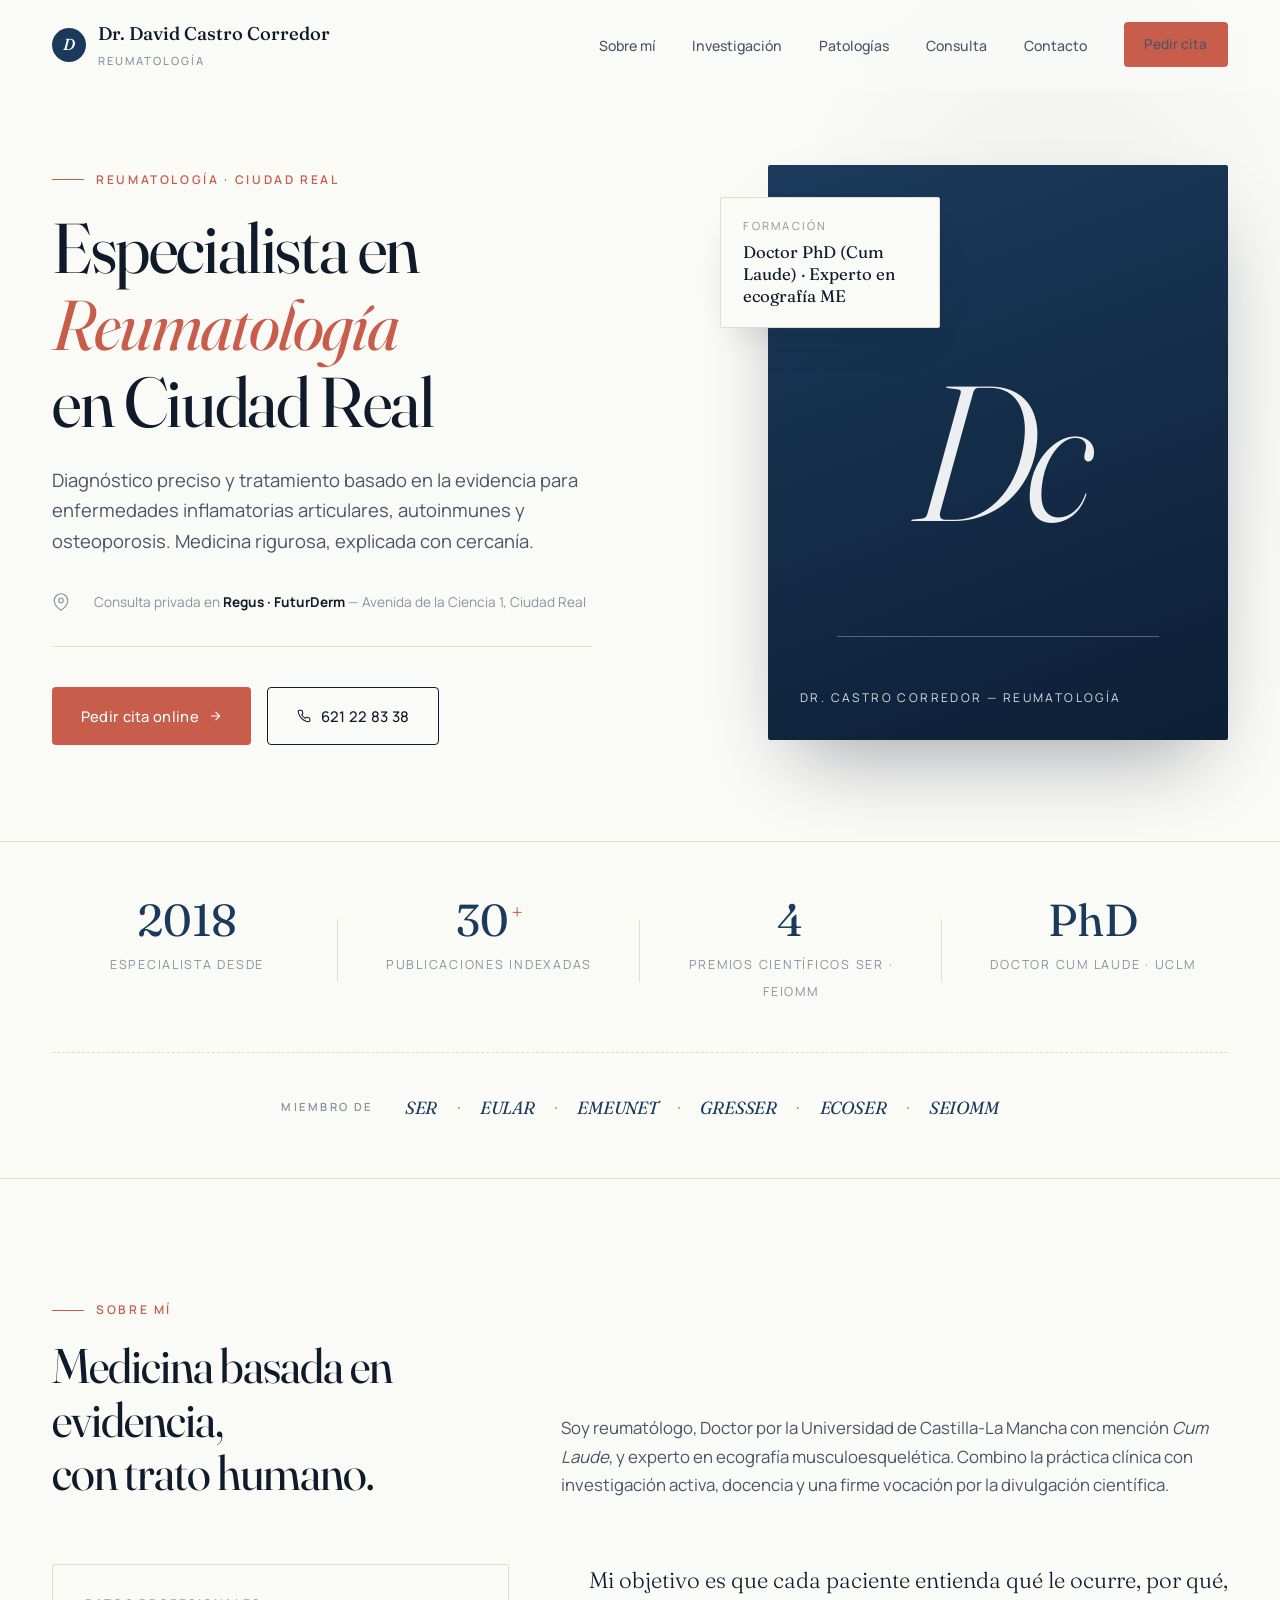
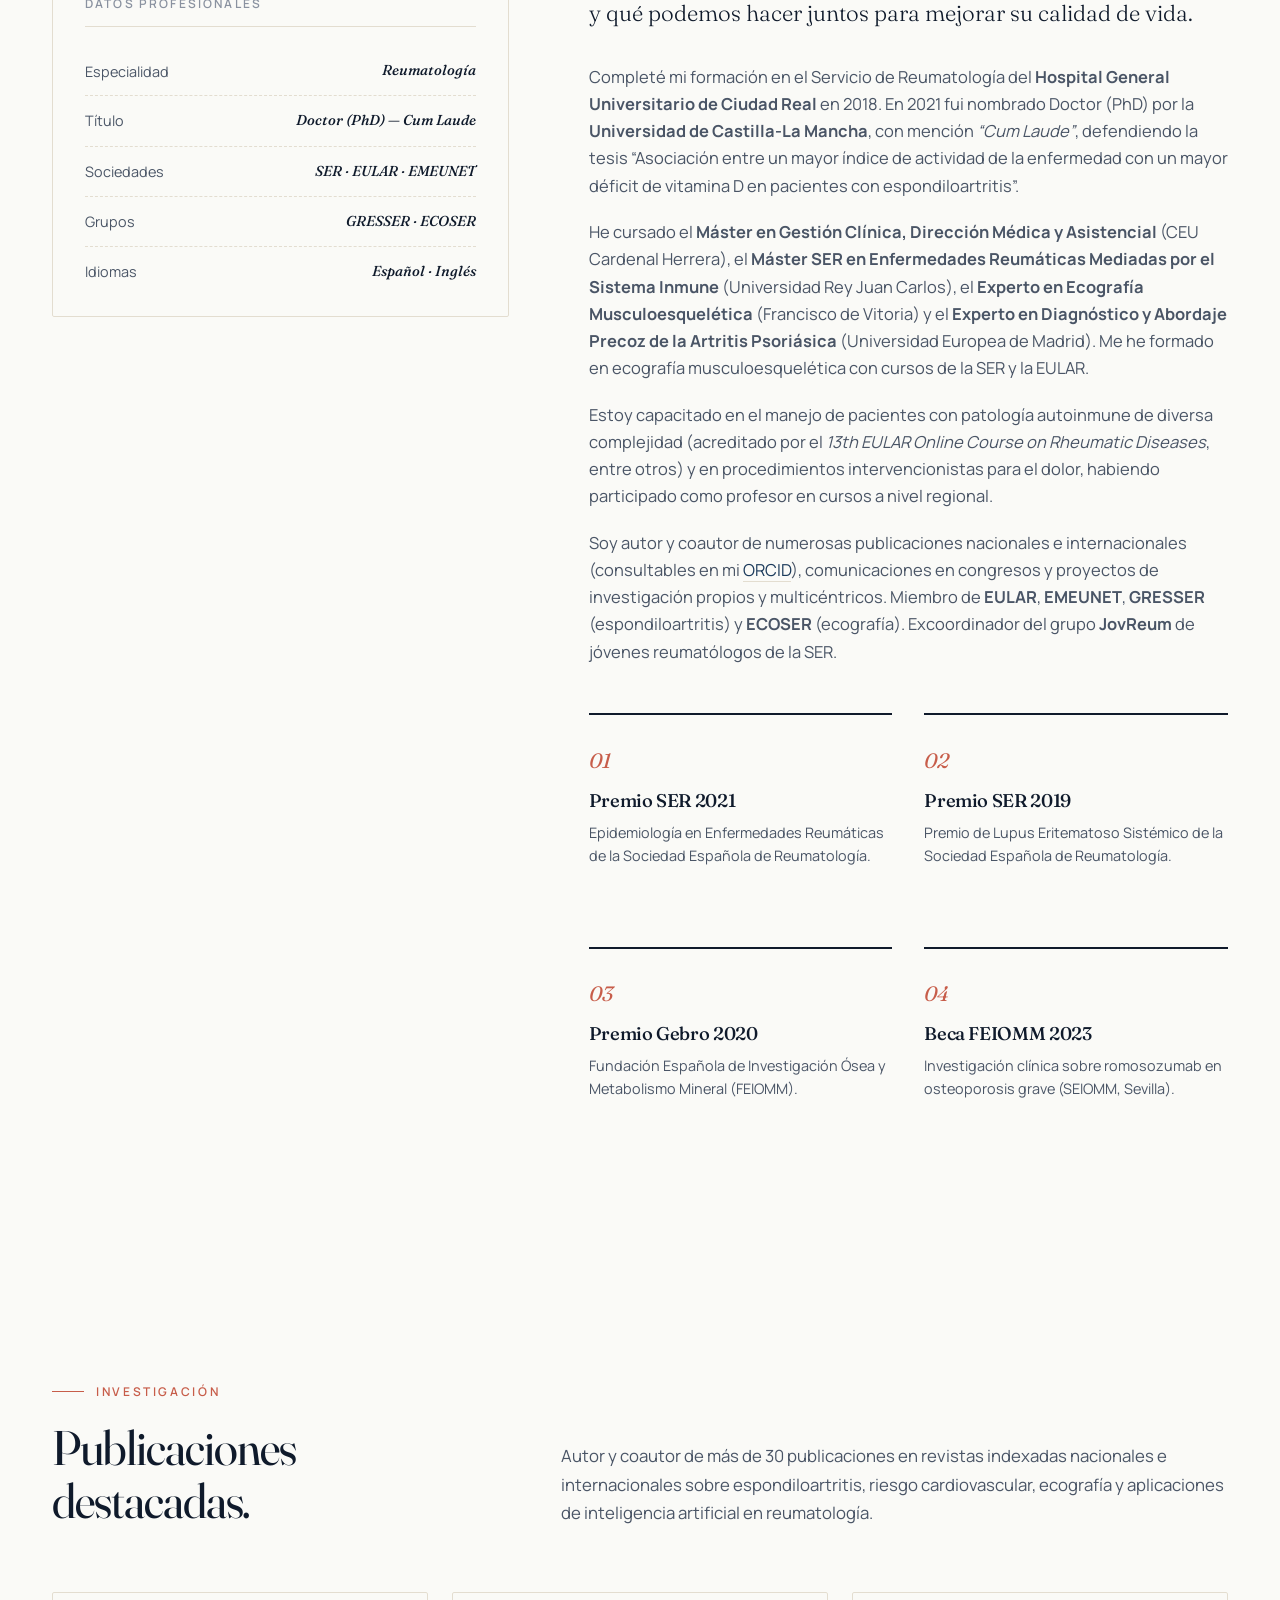
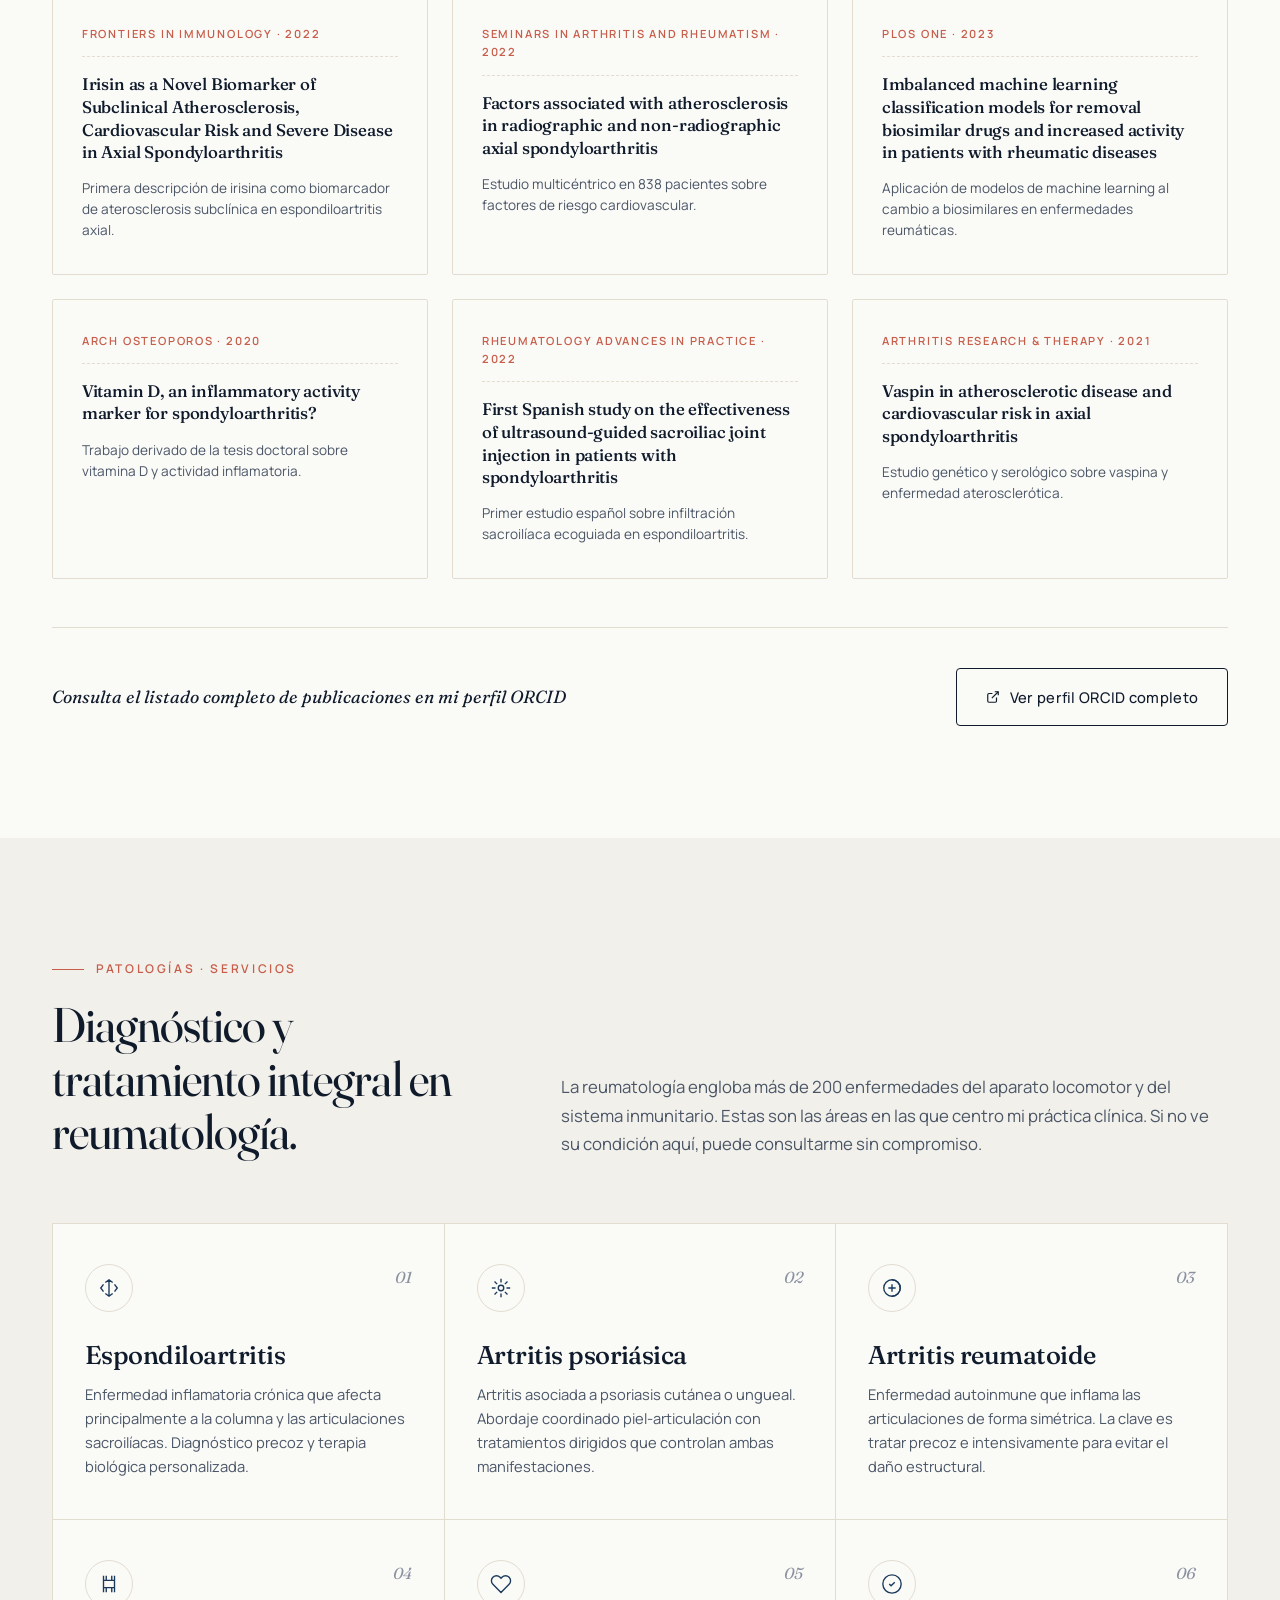
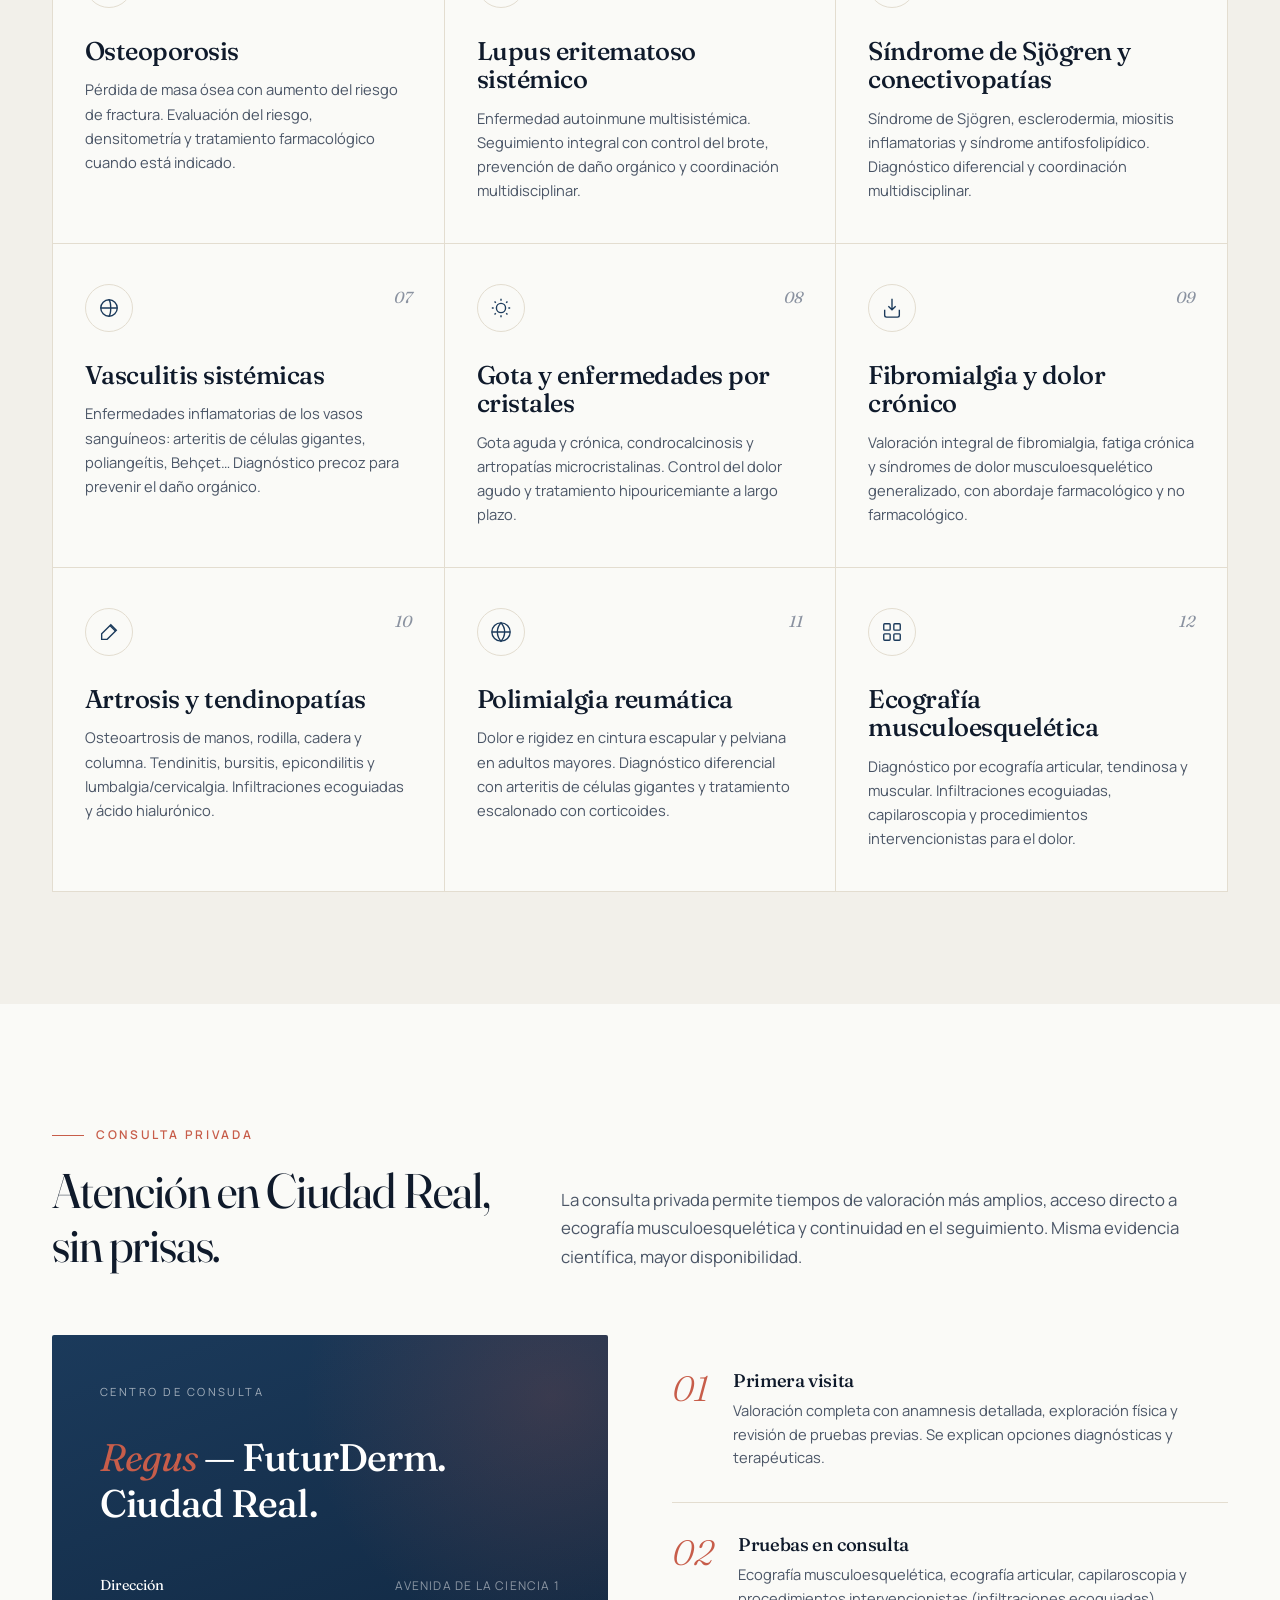
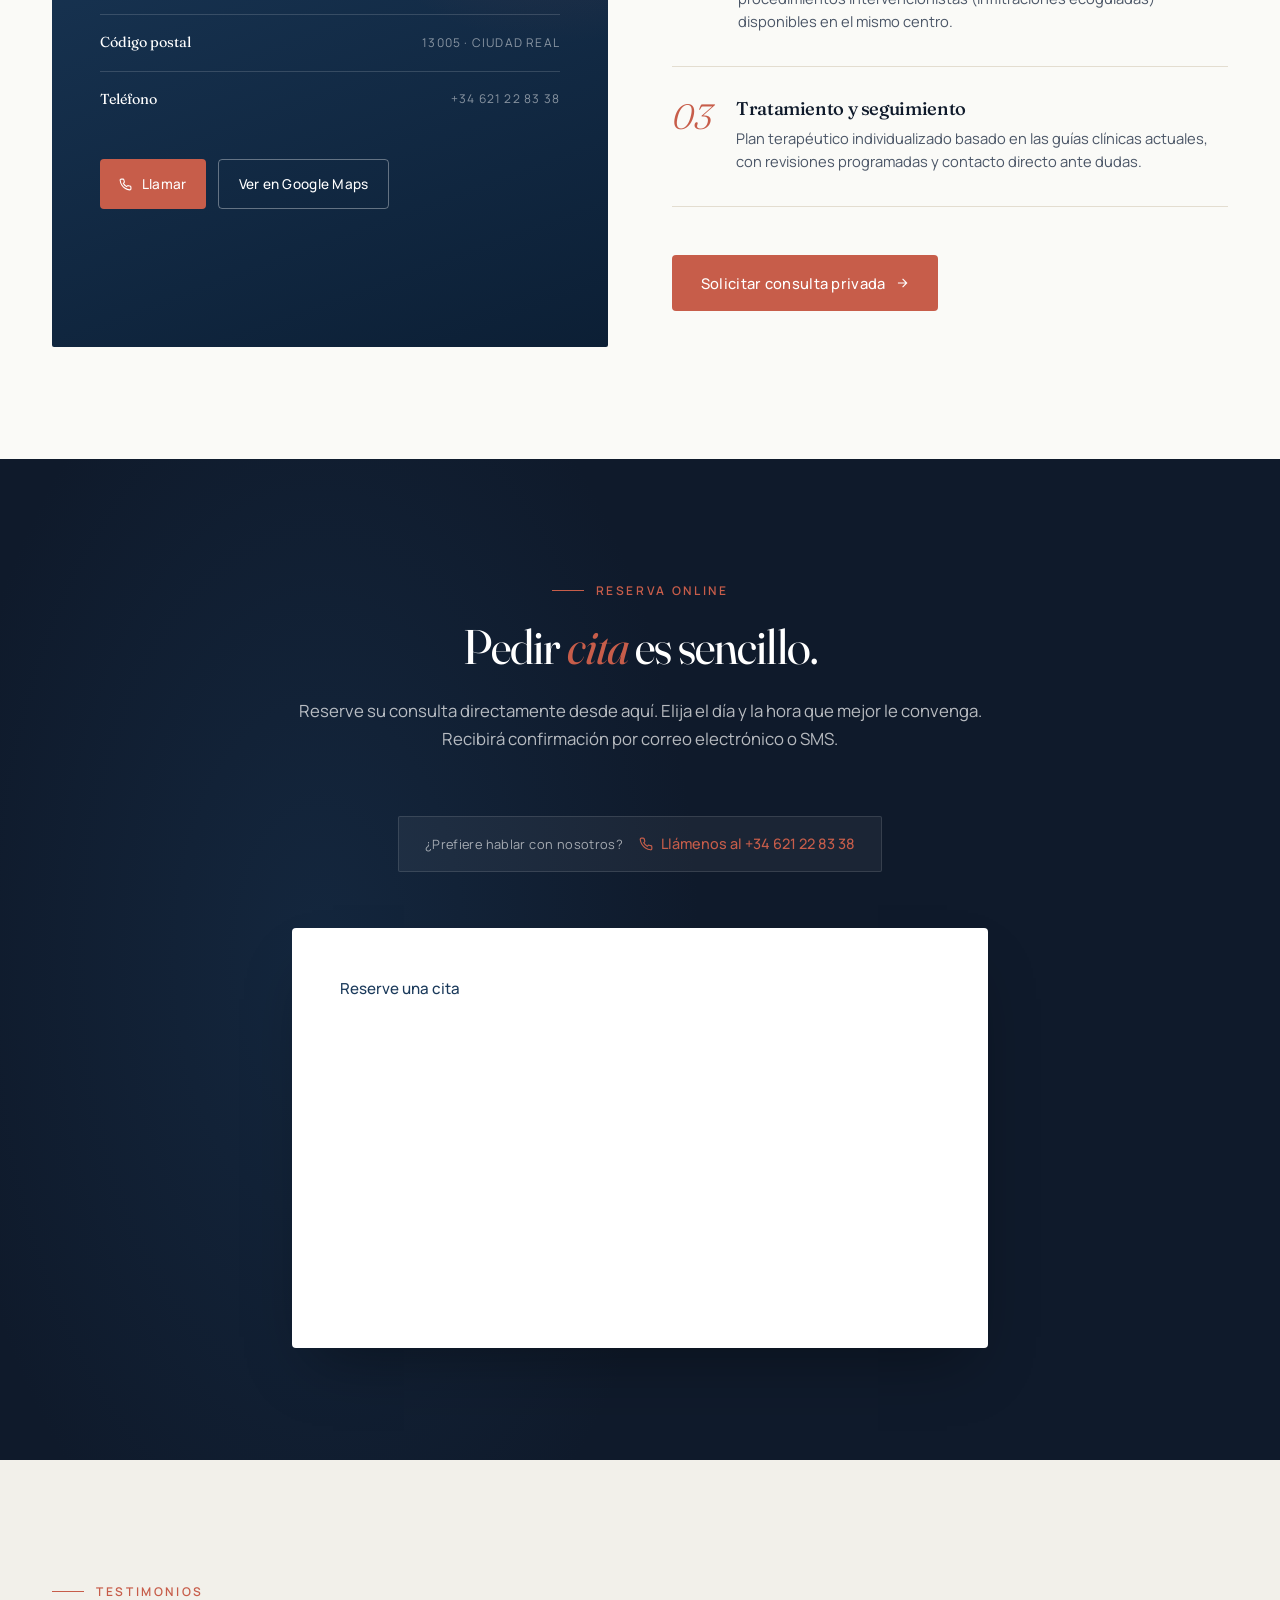
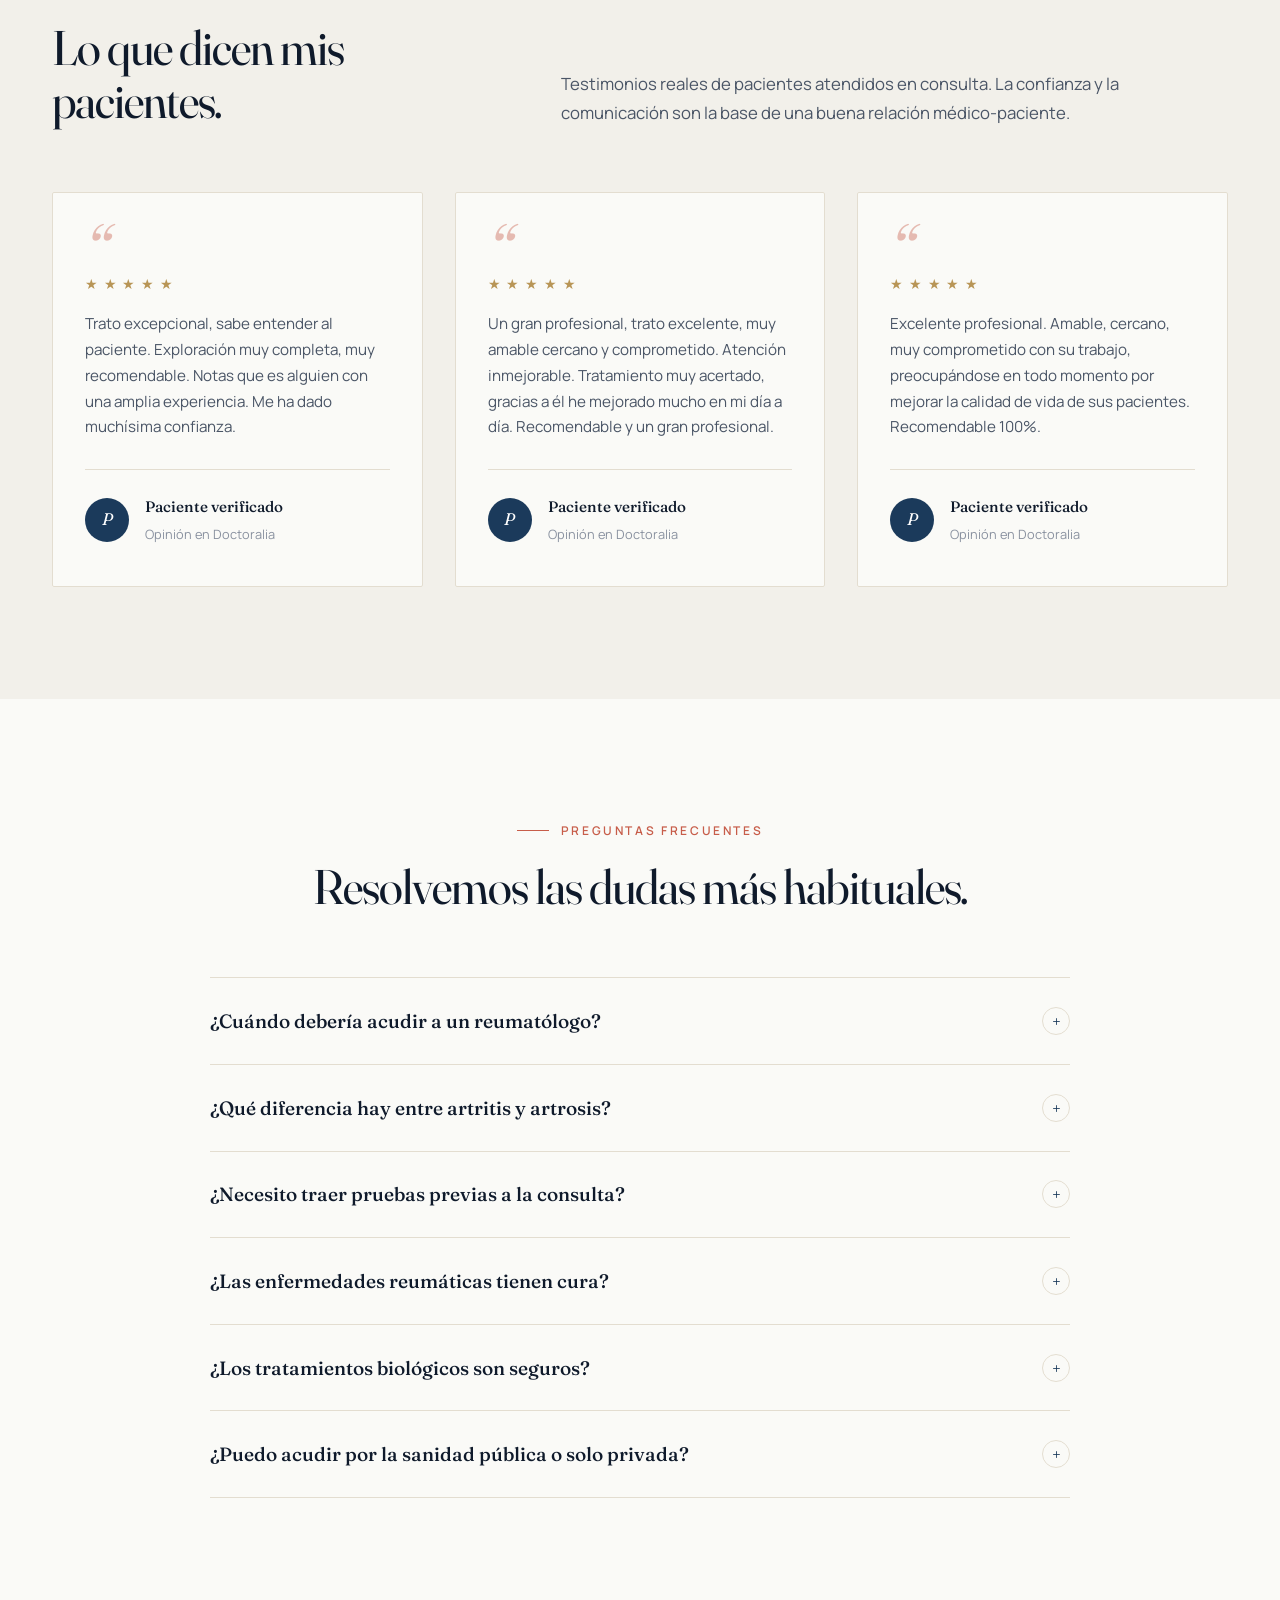
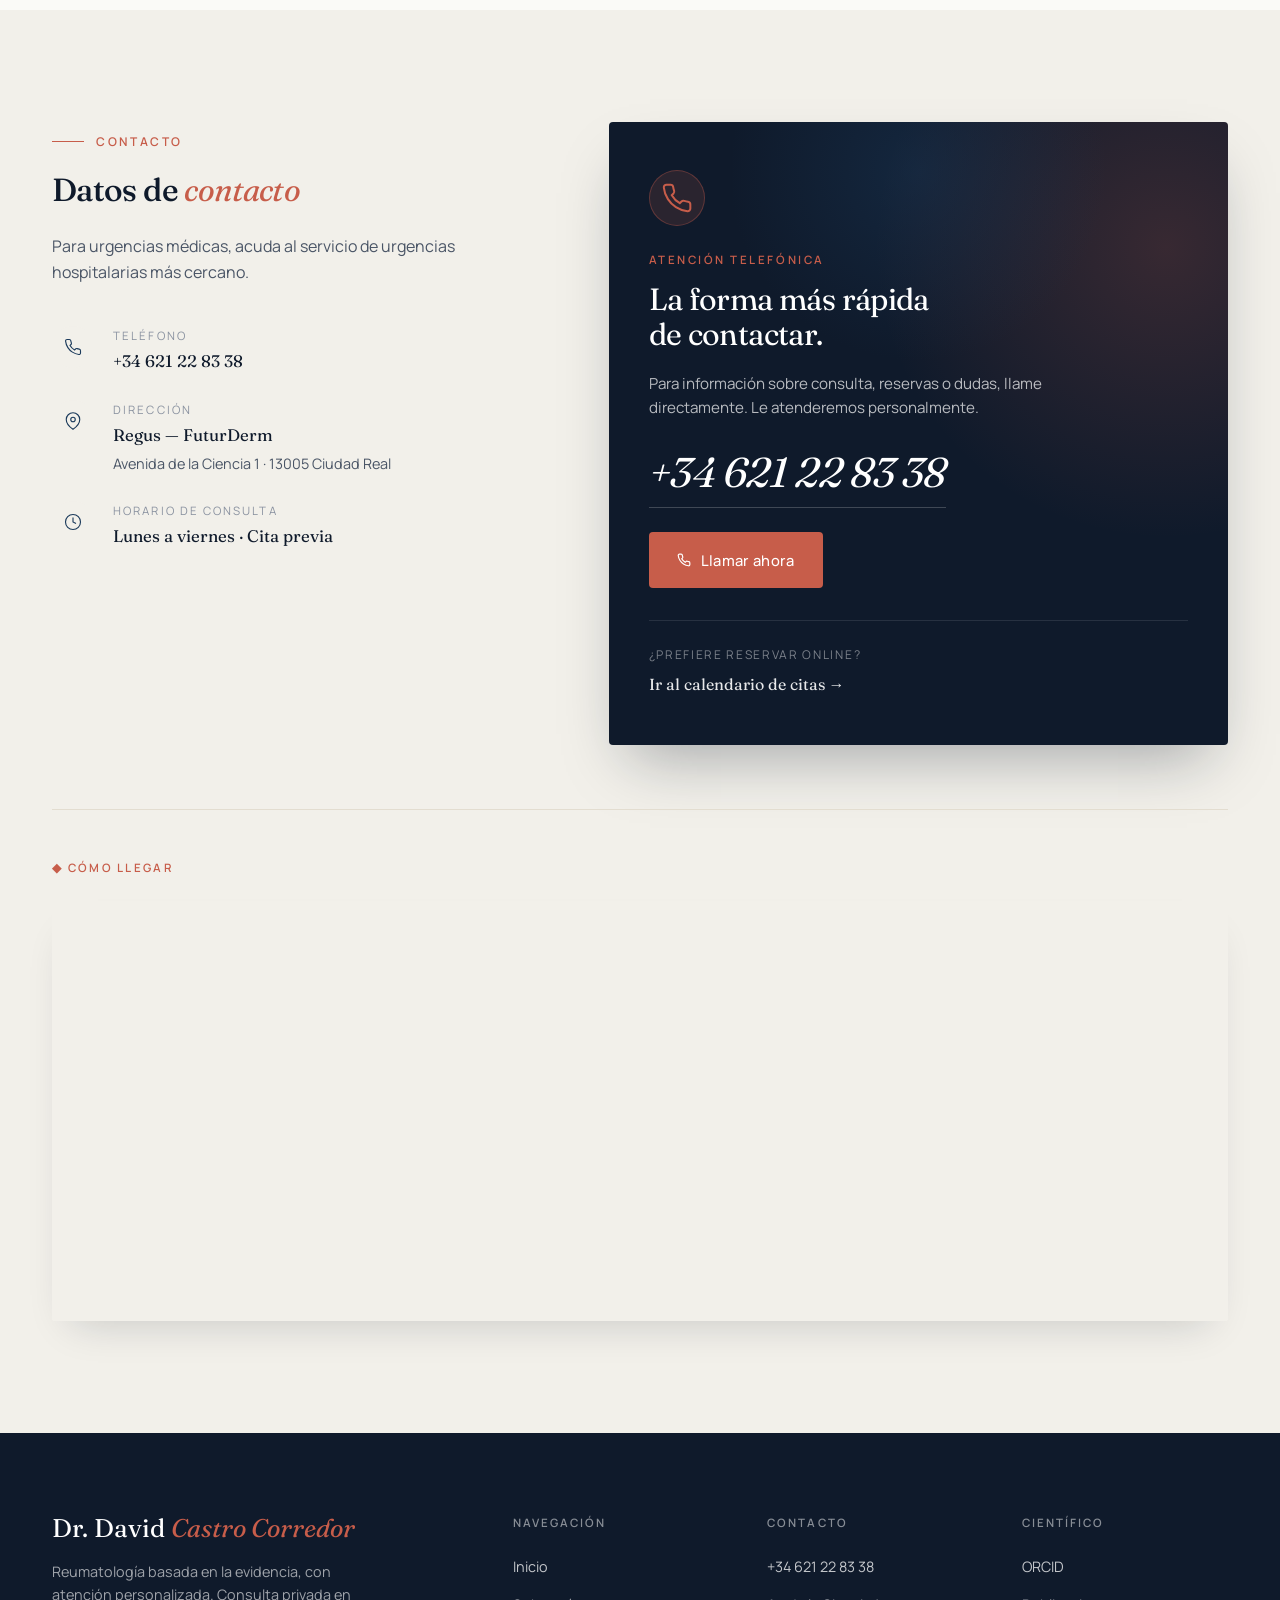
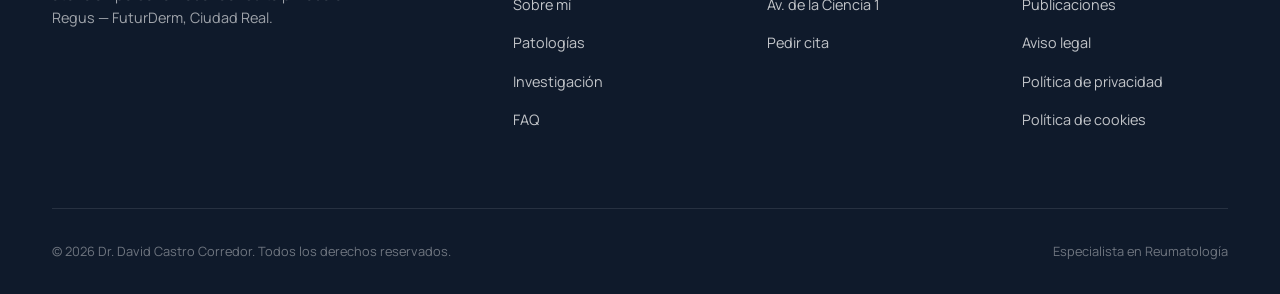
==== index.html @ 44040d4c "Add files via upload" ====
<!DOCTYPE html>
<html lang="es">
<head>
  <meta charset="UTF-8" />
  <meta name="viewport" content="width=device-width, initial-scale=1.0" />

  <!-- ============ SEO BÁSICO ============ -->
  <title>Dr. David Castro Corredor — Reumatólogo en Ciudad Real | Espondiloartritis, Artritis Psoriásica y Reumatoide</title>
  <meta name="description" content="Dr. David Castro Corredor, reumatólogo en Ciudad Real. Consulta privada en Regus - FuturDerm (Avenida de la Ciencia 1). Especialista en espondiloartritis, artritis psoriásica, artritis reumatoide, osteoporosis, lupus y ecografía musculoesquelética." />
  <meta name="keywords" content="reumatólogo Ciudad Real, reumatología, espondiloartritis, artritis psoriásica, artritis reumatoide, osteoporosis, lupus, Dr. David Castro Corredor" />
  <meta name="author" content="Dr. David Castro Corredor" />
  <meta name="robots" content="index, follow" />
  <link rel="canonical" href="https://www.davidcastroreumatologo.com/" />

  <!-- Open Graph -->
  <meta property="og:type" content="website" />
  <meta property="og:locale" content="es_ES" />
  <meta property="og:title" content="Dr. David Castro Corredor — Reumatólogo en Ciudad Real" />
  <meta property="og:description" content="Reumatología basada en evidencia con trato cercano. Consulta en Ciudad Real." />
  <meta property="og:url" content="https://www.davidcastroreumatologo.com/" />

  <!-- Twitter -->
  <meta name="twitter:card" content="summary_large_image" />
  <meta name="twitter:title" content="Dr. David Castro Corredor — Reumatólogo en Ciudad Real" />
  <meta name="twitter:description" content="Reumatología basada en evidencia con trato cercano." />

  <!-- Schema.org — Physician -->
  <script type="application/ld+json">
  {
    "@context": "https://schema.org",
    "@type": "Physician",
    "name": "Dr. David Castro Corredor",
    "medicalSpecialty": "Rheumatology",
    "url": "https://www.davidcastroreumatologo.com/",
    "telephone": "+34 621 22 83 38",
    "image": "https://s3-eu-west-1.amazonaws.com/doctoralia.es/doctor/6d2973/6d29739ab6fbb7a614ec986fab45dbfa_large.jpg",
    "address": {
      "@type": "PostalAddress",
      "streetAddress": "Avenida de la Ciencia 1",
      "addressLocality": "Ciudad Real",
      "postalCode": "13005",
      "addressRegion": "Castilla-La Mancha",
      "addressCountry": "ES"
    },
    "geo": {
      "@type": "GeoCoordinates",
      "latitude": 38.9861526,
      "longitude": -3.9109521
    },
    "workLocation": {
      "@type": "MedicalClinic",
      "name": "Regus - FuturDerm",
      "address": {
        "@type": "PostalAddress",
        "streetAddress": "Avenida de la Ciencia 1",
        "addressLocality": "Ciudad Real",
        "postalCode": "13005",
        "addressCountry": "ES"
      },
      "telephone": "+34 621 22 83 38"
    }
  }
  </script>

  <!-- Tipografías: Fraunces (display serif editorial) + Manrope (body moderna) -->
  <link rel="preconnect" href="https://fonts.googleapis.com">
  <link rel="preconnect" href="https://fonts.gstatic.com" crossorigin>
  <link href="https://fonts.googleapis.com/css2?family=Fraunces:ital,opsz,wght@0,9..144,300;0,9..144,400;0,9..144,500;0,9..144,600;0,9..144,700;1,9..144,400&family=Manrope:wght@300;400;500;600;700&display=swap" rel="stylesheet">

  <style>
    /* ================================================================
       RESET Y VARIABLES GLOBALES
       Paleta médica refinada: blanco roto + azul clínico + coral suave
    ================================================================ */
    *, *::before, *::after { box-sizing: border-box; margin: 0; padding: 0; }

    :root {
      /* Colores base */
      --bg:            #fafaf7;        /* Blanco roto, cálido */
      --bg-alt:        #f2f0ea;        /* Arena clara para alternar secciones */
      --ink:           #0f1a2b;        /* Azul casi negro para texto principal */
      --ink-soft:      #4a5566;        /* Gris azulado para texto secundario */
      --ink-muted:     #8a92a0;        /* Gris para metadatos */
      --line:          #e3ddd0;        /* Líneas sutiles */

      /* Acentos */
      --clinical:      #1b3a5b;        /* Azul clínico profundo */
      --clinical-soft: #4a6b8a;
      --accent:        #c75d4a;        /* Coral terracota - CTAs */
      --accent-dark:   #a84836;
      --gold:          #b89556;        /* Acento dorado sutil para credibilidad */

      /* Tipografía */
      --font-display:  'Fraunces', 'Times New Roman', serif;
      --font-body:     'Manrope', -apple-system, sans-serif;

      /* Layout */
      --maxw:          1240px;
      --radius:        4px;
      --transition:    0.4s cubic-bezier(0.22, 1, 0.36, 1);
    }

    html { scroll-behavior: smooth; }

    body {
      font-family: var(--font-body);
      font-size: 16.5px;
      line-height: 1.65;
      color: var(--ink);
      background: var(--bg);
      -webkit-font-smoothing: antialiased;
      -moz-osx-font-smoothing: grayscale;
      overflow-x: hidden;
    }

    /* Tipografía Display */
    h1, h2, h3, h4 {
      font-family: var(--font-display);
      font-weight: 400;
      letter-spacing: -0.02em;
      line-height: 1.1;
      color: var(--ink);
    }

    h1 { font-size: clamp(2.4rem, 5.5vw, 4.8rem); font-variation-settings: "opsz" 144; }
    h2 { font-size: clamp(2rem, 3.8vw, 3.2rem); font-variation-settings: "opsz" 120; }
    h3 { font-size: clamp(1.3rem, 2vw, 1.7rem); font-weight: 500; }
    h4 { font-size: 1.1rem; font-weight: 500; }

    p { color: var(--ink-soft); }
    a { color: inherit; text-decoration: none; }

    img { max-width: 100%; display: block; }

    .container {
      max-width: var(--maxw);
      margin: 0 auto;
      padding: 0 2rem;
    }

    /* ================================================================
       CABECERAS Y EYEBROW
    ================================================================ */
    .eyebrow {
      font-family: var(--font-body);
      font-size: 0.75rem;
      font-weight: 600;
      letter-spacing: 0.22em;
      text-transform: uppercase;
      color: var(--accent);
      margin-bottom: 1.2rem;
      display: inline-flex;
      align-items: center;
      gap: 0.75rem;
    }
    .eyebrow::before {
      content: '';
      width: 32px;
      height: 1px;
      background: var(--accent);
    }

    /* ================================================================
       BOTONES
    ================================================================ */
    .btn {
      display: inline-flex;
      align-items: center;
      justify-content: center;
      gap: 0.6rem;
      padding: 1rem 1.8rem;
      font-family: var(--font-body);
      font-size: 0.92rem;
      font-weight: 500;
      letter-spacing: 0.02em;
      border: none;
      border-radius: var(--radius);
      cursor: pointer;
      transition: all var(--transition);
      text-align: center;
    }

    .btn-primary {
      background: var(--accent);
      color: #fff;
    }
    .btn-primary:hover {
      background: var(--accent-dark);
      transform: translateY(-2px);
      box-shadow: 0 12px 28px -10px rgba(199, 93, 74, 0.5);
    }

    .btn-ghost {
      background: transparent;
      color: var(--ink);
      border: 1px solid var(--ink);
    }
    .btn-ghost:hover {
      background: var(--ink);
      color: var(--bg);
    }

    .btn-link {
      background: transparent;
      color: var(--clinical);
      padding: 0.5rem 0;
      font-weight: 500;
      border-bottom: 1px solid transparent;
      border-radius: 0;
      text-transform: uppercase;
      font-size: 0.78rem;
      letter-spacing: 0.14em;
    }
    .btn-link:hover { border-bottom-color: var(--accent); color: var(--accent); }

    /* ================================================================
       NAVEGACIÓN
    ================================================================ */
    .nav {
      position: fixed;
      top: 0; left: 0; right: 0;
      z-index: 100;
      padding: 1.2rem 0;
      background: rgba(250, 250, 247, 0.85);
      backdrop-filter: blur(12px);
      -webkit-backdrop-filter: blur(12px);
      border-bottom: 1px solid transparent;
      transition: all 0.3s ease;
    }
    .nav.scrolled {
      border-bottom-color: var(--line);
      padding: 0.9rem 0;
    }

    .nav-inner {
      display: flex;
      justify-content: space-between;
      align-items: center;
      max-width: var(--maxw);
      margin: 0 auto;
      padding: 0 2rem;
    }

    .nav-brand {
      display: flex;
      align-items: center;
      gap: 0.75rem;
      font-family: var(--font-display);
      font-size: 1.15rem;
      font-weight: 500;
      color: var(--ink);
    }
    .nav-brand .mark {
      width: 34px;
      height: 34px;
      border-radius: 50%;
      background: var(--clinical);
      color: #fff;
      display: flex;
      align-items: center;
      justify-content: center;
      font-family: var(--font-display);
      font-weight: 500;
      font-size: 1rem;
      font-style: italic;
    }
    .nav-brand small {
      display: block;
      font-family: var(--font-body);
      font-size: 0.7rem;
      font-weight: 500;
      letter-spacing: 0.18em;
      text-transform: uppercase;
      color: var(--ink-muted);
      margin-top: 2px;
    }

    .nav-links {
      display: flex;
      gap: 2.3rem;
      list-style: none;
      align-items: center;
    }
    .nav-links a {
      font-size: 0.88rem;
      font-weight: 500;
      color: var(--ink-soft);
      transition: color 0.2s ease;
      position: relative;
    }
    .nav-links a:hover { color: var(--accent); }
    .nav-links .btn-primary { padding: 0.7rem 1.3rem; font-size: 0.85rem; }
    .nav-links .btn-primary:hover { color: #fff; }

    .nav-toggle {
      display: none;
      background: none;
      border: none;
      cursor: pointer;
      padding: 0.5rem;
    }
    .nav-toggle span {
      display: block;
      width: 24px;
      height: 1.5px;
      background: var(--ink);
      margin: 5px 0;
      transition: all 0.3s ease;
    }

    /* ================================================================
       HERO
    ================================================================ */
    .hero {
      position: relative;
      padding: 10rem 0 6rem;
      overflow: hidden;
    }

    /* Decoración de fondo sutil */
    .hero::before {
      content: '';
      position: absolute;
      top: -20%;
      right: -10%;
      width: 55%;
      height: 120%;
      background: radial-gradient(ellipse at center, rgba(27, 58, 91, 0.06) 0%, transparent 60%);
      z-index: 0;
      pointer-events: none;
    }

    .hero-grid {
      display: grid;
      grid-template-columns: 1.2fr 1fr;
      gap: 4rem;
      align-items: center;
      position: relative;
      z-index: 1;
    }

    .hero-title {
      margin-bottom: 1.5rem;
    }
    .hero-title em {
      font-style: italic;
      color: var(--accent);
      font-weight: 400;
    }

    .hero-lead {
      font-size: 1.15rem;
      line-height: 1.65;
      color: var(--ink-soft);
      max-width: 540px;
      margin-bottom: 2.2rem;
    }

    .hero-meta {
      display: flex;
      align-items: center;
      gap: 1.5rem;
      margin-bottom: 2.5rem;
      padding-bottom: 2rem;
      border-bottom: 1px solid var(--line);
      max-width: 540px;
      font-size: 0.85rem;
      color: var(--ink-muted);
    }
    .hero-meta svg { flex-shrink: 0; }

    .hero-cta {
      display: flex;
      gap: 1rem;
      flex-wrap: wrap;
    }

    /* Imagen hero — retrato abstracto con iniciales mientras no haya foto */
    .hero-portrait {
      position: relative;
      aspect-ratio: 4 / 5;
      max-width: 460px;
      margin-left: auto;
    }
    .hero-portrait-frame {
      position: absolute;
      inset: 0;
      background: linear-gradient(160deg, var(--clinical) 0%, #0c1f35 100%);
      border-radius: 2px;
      overflow: hidden;
      box-shadow: 0 40px 80px -30px rgba(15, 26, 43, 0.4);
    }
    /* Placeholder elegante: iniciales en display serif sobre gradiente azul */
    .hero-portrait-initials {
      position: absolute;
      inset: 0;
      display: flex;
      align-items: center;
      justify-content: center;
      font-family: var(--font-display);
      font-style: italic;
      font-size: clamp(6rem, 18vw, 12rem);
      font-weight: 300;
      color: rgba(255, 255, 255, 0.92);
      letter-spacing: -0.05em;
    }
    .hero-portrait-initials::after {
      content: '';
      position: absolute;
      bottom: 18%;
      left: 15%;
      right: 15%;
      height: 1px;
      background: rgba(255,255,255,0.3);
    }
    .hero-portrait-caption {
      position: absolute;
      bottom: 2rem;
      left: 2rem;
      color: rgba(255,255,255,0.85);
      font-family: var(--font-body);
      font-size: 0.75rem;
      letter-spacing: 0.2em;
      text-transform: uppercase;
    }

    /* Badge flotante */
    .hero-badge {
      position: absolute;
      top: 2rem;
      left: -3rem;
      background: var(--bg);
      padding: 1.2rem 1.4rem;
      border: 1px solid var(--line);
      border-radius: 2px;
      box-shadow: 0 20px 40px -15px rgba(15, 26, 43, 0.15);
      max-width: 220px;
      z-index: 2;
    }
    .hero-badge-label {
      font-size: 0.7rem;
      letter-spacing: 0.2em;
      text-transform: uppercase;
      color: var(--ink-muted);
      margin-bottom: 0.4rem;
    }
    .hero-badge-value {
      font-family: var(--font-display);
      font-size: 1.05rem;
      color: var(--ink);
      line-height: 1.3;
    }

    /* ================================================================
       TRUST BAR — números clave
    ================================================================ */
    .trust {
      padding: 3.5rem 0;
      border-top: 1px solid var(--line);
      border-bottom: 1px solid var(--line);
      background: var(--bg);
    }
    .trust-grid {
      display: grid;
      grid-template-columns: repeat(4, 1fr);
      gap: 2rem;
    }
    .trust-item {
      text-align: center;
      padding: 0 1rem;
      position: relative;
    }
    .trust-item:not(:last-child)::after {
      content: '';
      position: absolute;
      right: -1rem;
      top: 20%;
      height: 60%;
      width: 1px;
      background: var(--line);
    }
    .trust-number {
      font-family: var(--font-display);
      font-size: clamp(2rem, 4vw, 2.8rem);
      font-weight: 400;
      color: var(--clinical);
      display: block;
      line-height: 1;
      margin-bottom: 0.4rem;
    }
    .trust-number sup {
      font-size: 0.5em;
      color: var(--accent);
      margin-left: 2px;
    }
    .trust-label {
      font-size: 0.78rem;
      letter-spacing: 0.14em;
      text-transform: uppercase;
      color: var(--ink-muted);
    }

    /* Banda de afiliaciones científicas */
    .affiliations {
      margin-top: 3rem;
      padding-top: 2.5rem;
      border-top: 1px dashed var(--line);
      display: flex;
      align-items: center;
      justify-content: center;
      gap: 2rem;
      flex-wrap: wrap;
    }
    .affiliations-label {
      font-family: var(--font-body);
      font-size: 0.7rem;
      letter-spacing: 0.22em;
      text-transform: uppercase;
      color: var(--ink-muted);
      font-weight: 600;
    }
    .affiliations-list {
      display: flex;
      gap: 1.2rem;
      align-items: center;
      flex-wrap: wrap;
      justify-content: center;
    }
    .affiliations-list span:not(.dot) {
      font-family: var(--font-display);
      font-style: italic;
      font-size: 1.1rem;
      color: var(--clinical);
      font-weight: 400;
      letter-spacing: -0.01em;
    }
    .affiliations-list .dot {
      color: var(--accent);
      font-weight: 400;
    }

    /* ================================================================
       SECCIONES GENÉRICAS
    ================================================================ */
    section { padding: 7rem 0; position: relative; }
    .section-alt { background: var(--bg-alt); }

    .section-header {
      display: grid;
      grid-template-columns: 1fr 1.5fr;
      gap: 4rem;
      margin-bottom: 4rem;
      align-items: end;
    }
    .section-header-text {
      font-size: 1.05rem;
      line-height: 1.7;
      color: var(--ink-soft);
    }

    /* ================================================================
       SOBRE MÍ
    ================================================================ */
    .about-grid {
      display: grid;
      grid-template-columns: 1fr 1.4fr;
      gap: 5rem;
      align-items: start;
    }

    .about-visual {
      position: sticky;
      top: 7rem;
    }
    .about-card {
      background: var(--bg);
      border: 1px solid var(--line);
      padding: 2rem;
      border-radius: 2px;
    }
    .about-card h4 {
      font-family: var(--font-body);
      font-size: 0.75rem;
      font-weight: 600;
      letter-spacing: 0.18em;
      text-transform: uppercase;
      color: var(--ink-muted);
      margin-bottom: 1.2rem;
      padding-bottom: 1rem;
      border-bottom: 1px solid var(--line);
    }
    .about-card ul { list-style: none; }
    .about-card li {
      padding: 0.8rem 0;
      border-bottom: 1px dashed var(--line);
      font-size: 0.9rem;
      color: var(--ink-soft);
      display: flex;
      justify-content: space-between;
      gap: 1rem;
    }
    .about-card li:last-child { border-bottom: none; padding-bottom: 0; }
    .about-card li strong {
      color: var(--ink);
      font-weight: 500;
      font-family: var(--font-display);
      font-style: italic;
    }

    .about-content .bio-lead {
      font-family: var(--font-display);
      font-size: 1.4rem;
      line-height: 1.5;
      color: var(--ink);
      margin-bottom: 2rem;
      font-weight: 300;
    }
    .about-content p { margin-bottom: 1.2rem; }

    .about-pillars {
      margin-top: 3rem;
      display: grid;
      grid-template-columns: 1fr 1fr;
      gap: 2rem;
    }
    .pillar {
      padding: 1.8rem 0;
      border-top: 2px solid var(--ink);
    }
    .pillar-number {
      font-family: var(--font-display);
      font-style: italic;
      font-size: 1.3rem;
      color: var(--accent);
      margin-bottom: 0.8rem;
    }
    .pillar h4 {
      font-size: 1.15rem;
      margin-bottom: 0.6rem;
      color: var(--ink);
    }
    .pillar p { font-size: 0.9rem; line-height: 1.6; }

    /* ================================================================
       PATOLOGÍAS
    ================================================================ */
    .pathologies-grid {
      display: grid;
      grid-template-columns: repeat(auto-fit, minmax(320px, 1fr));
      gap: 0;
      border-top: 1px solid var(--line);
      border-left: 1px solid var(--line);
    }

    .pathology {
      padding: 2.5rem 2rem;
      border-right: 1px solid var(--line);
      border-bottom: 1px solid var(--line);
      background: var(--bg);
      transition: all var(--transition);
      cursor: default;
      position: relative;
      overflow: hidden;
    }
    .pathology:hover {
      background: var(--clinical);
      color: #fff;
    }
    .pathology:hover h3,
    .pathology:hover p,
    .pathology:hover .path-number {
      color: #fff;
    }
    .pathology:hover .path-icon {
      border-color: rgba(255,255,255,0.3);
      color: #fff;
    }
    .pathology:hover .path-number { color: rgba(255,255,255,0.4); }

    .path-header {
      display: flex;
      justify-content: space-between;
      align-items: flex-start;
      margin-bottom: 1.8rem;
    }
    .path-icon {
      width: 48px;
      height: 48px;
      border: 1px solid var(--line);
      border-radius: 50%;
      display: flex;
      align-items: center;
      justify-content: center;
      color: var(--clinical);
      transition: all var(--transition);
    }
    .path-number {
      font-family: var(--font-display);
      font-style: italic;
      font-size: 1rem;
      color: var(--ink-muted);
      transition: color var(--transition);
    }
    .pathology h3 {
      margin-bottom: 0.8rem;
      transition: color var(--transition);
    }
    .pathology p {
      font-size: 0.92rem;
      line-height: 1.65;
      transition: color var(--transition);
    }

    /* ================================================================
       CONSULTA PRIVADA
    ================================================================ */
    .consult-grid {
      display: grid;
      grid-template-columns: 1fr 1fr;
      gap: 4rem;
      align-items: center;
    }

    .consult-visual {
      position: relative;
      aspect-ratio: 1 / 1.1;
      background: linear-gradient(160deg, var(--clinical) 0%, #0c1f35 100%);
      border-radius: 2px;
      padding: 3rem;
      color: #fff;
      overflow: hidden;
    }
    .consult-visual::before {
      content: '';
      position: absolute;
      top: -40%; right: -40%;
      width: 100%; height: 100%;
      background: radial-gradient(circle, rgba(199, 93, 74, 0.2) 0%, transparent 60%);
      pointer-events: none;
    }
    .consult-visual-label {
      font-size: 0.7rem;
      letter-spacing: 0.22em;
      text-transform: uppercase;
      color: rgba(255,255,255,0.6);
      margin-bottom: 2rem;
      position: relative;
    }
    .consult-visual h3 {
      color: #fff;
      font-family: var(--font-display);
      font-size: clamp(1.8rem, 3vw, 2.4rem);
      line-height: 1.2;
      margin-bottom: 2rem;
      position: relative;
    }
    .consult-visual h3 em { color: var(--accent); font-weight: 400; }

    .consult-centers {
      list-style: none;
      position: relative;
      margin-top: auto;
    }
    .consult-centers li {
      padding: 1rem 0;
      border-bottom: 1px solid rgba(255,255,255,0.15);
      display: flex;
      justify-content: space-between;
      align-items: center;
      font-size: 0.9rem;
    }
    .consult-centers li:last-child { border-bottom: none; }
    .consult-centers strong {
      font-family: var(--font-display);
      font-weight: 400;
      color: #fff;
    }
    .consult-centers span {
      color: rgba(255,255,255,0.5);
      font-size: 0.75rem;
      letter-spacing: 0.1em;
      text-transform: uppercase;
    }

    .consult-steps {
      display: flex;
      flex-direction: column;
      gap: 2rem;
    }
    .consult-step {
      display: grid;
      grid-template-columns: auto 1fr;
      gap: 1.5rem;
      padding-bottom: 2rem;
      border-bottom: 1px solid var(--line);
    }
    .consult-step:last-child { border-bottom: none; padding-bottom: 0; }

    .step-num {
      font-family: var(--font-display);
      font-style: italic;
      font-size: 2.2rem;
      line-height: 1;
      color: var(--accent);
      font-weight: 300;
    }
    .consult-step h4 {
      font-size: 1.15rem;
      margin-bottom: 0.5rem;
    }
    .consult-step p {
      font-size: 0.92rem;
      line-height: 1.6;
    }

    /* ================================================================
       BOOKING / PEDIR CITA
    ================================================================ */
    .booking {
      background: var(--ink);
      color: #fff;
      position: relative;
      overflow: hidden;
    }
    .booking::before {
      content: '';
      position: absolute;
      top: -30%; left: -10%;
      width: 70%; height: 160%;
      background: radial-gradient(ellipse at center, rgba(27, 58, 91, 0.4) 0%, transparent 60%);
      pointer-events: none;
    }
    .booking-inner {
      position: relative;
      text-align: center;
      max-width: 760px;
      margin: 0 auto;
    }
    .booking h2 { color: #fff; margin-bottom: 1.5rem; }
    .booking h2 em { color: var(--accent); font-weight: 400; }
    .booking p {
      color: rgba(255,255,255,0.7);
      font-size: 1.05rem;
      margin-bottom: 2.5rem;
    }
    .booking .eyebrow { color: var(--accent); }

    /* ================================================================
       BOOKING ALT CTA — llamar como alternativa al widget
    ================================================================ */
    .booking-alt {
      display: inline-flex;
      align-items: center;
      gap: 1rem;
      margin-top: 1.5rem;
      padding: 0.9rem 1.6rem;
      background: rgba(255,255,255,0.05);
      border: 1px solid rgba(255,255,255,0.12);
      border-radius: 2px;
      flex-wrap: wrap;
      justify-content: center;
    }
    .booking-alt-label {
      font-size: 0.8rem;
      color: rgba(255,255,255,0.6);
      letter-spacing: 0.03em;
    }
    .btn-link-alt {
      display: inline-flex;
      align-items: center;
      gap: 0.5rem;
      color: var(--accent);
      font-weight: 500;
      font-size: 0.9rem;
      border-bottom: 1px solid transparent;
      transition: border-color 0.2s ease;
    }
    .btn-link-alt:hover { border-bottom-color: var(--accent); }

    /* Caja contenedora del widget Doctoralia */
    .doctoralia-widget-box {
      margin-top: 3.5rem;
      background: #fff;
      border-radius: 4px;
      overflow: hidden;
      box-shadow: 0 30px 60px -20px rgba(0, 0, 0, 0.35);
      position: relative;
      text-align: left;
      min-height: 420px;
      padding: 1rem;
    }

    /* Enlace de fallback del widget (se muestra mientras carga o si falla) */
    .doctoralia-widget-box .zl-url {
      display: inline-block;
      padding: 1rem 2rem;
      color: var(--clinical);
      font-family: var(--font-body);
      font-weight: 500;
      font-size: 0.95rem;
      text-decoration: none;
      margin: 1rem auto;
    }

    /* El widget de Docplanner se renderiza con iframes y divs inyectados.
       Nos aseguramos de que ocupen bien el espacio. */
    .doctoralia-widget-box iframe {
      width: 100% !important;
      border: none !important;
      display: block;
      max-width: 100%;
    }

    /* ================================================================
       TESTIMONIOS
    ================================================================ */
    .testimonials-grid {
      display: grid;
      grid-template-columns: repeat(auto-fit, minmax(300px, 1fr));
      gap: 2rem;
    }
    .testimonial {
      background: var(--bg);
      padding: 2.5rem 2rem;
      border: 1px solid var(--line);
      border-radius: 2px;
      position: relative;
      transition: all var(--transition);
    }
    .testimonial:hover {
      transform: translateY(-4px);
      box-shadow: 0 24px 48px -20px rgba(15, 26, 43, 0.15);
    }
    .testimonial-quote {
      font-family: var(--font-display);
      font-style: italic;
      font-size: 4rem;
      line-height: 0.5;
      color: var(--accent);
      opacity: 0.4;
      margin-bottom: 0.5rem;
    }
    .testimonial-text {
      font-size: 0.95rem;
      line-height: 1.7;
      color: var(--ink-soft);
      margin-bottom: 1.8rem;
    }
    .testimonial-author {
      display: flex;
      align-items: center;
      gap: 1rem;
      padding-top: 1.5rem;
      border-top: 1px solid var(--line);
    }
    .testimonial-avatar {
      width: 44px;
      height: 44px;
      border-radius: 50%;
      background: var(--clinical);
      color: #fff;
      display: flex;
      align-items: center;
      justify-content: center;
      font-family: var(--font-display);
      font-style: italic;
      font-size: 1.05rem;
    }
    .testimonial-info strong {
      display: block;
      font-family: var(--font-display);
      font-weight: 500;
      color: var(--ink);
      font-size: 0.95rem;
    }
    .testimonial-info span {
      font-size: 0.8rem;
      color: var(--ink-muted);
    }
    .testimonial-stars {
      color: var(--gold);
      font-size: 0.85rem;
      letter-spacing: 0.1em;
      margin-bottom: 1rem;
    }

    /* ================================================================
       FAQ
    ================================================================ */
    .faq-wrapper {
      max-width: 860px;
      margin: 0 auto;
    }
    .faq-item {
      border-bottom: 1px solid var(--line);
    }
    .faq-item:first-child { border-top: 1px solid var(--line); }

    .faq-question {
      width: 100%;
      background: none;
      border: none;
      padding: 1.8rem 0;
      display: flex;
      justify-content: space-between;
      align-items: center;
      gap: 2rem;
      cursor: pointer;
      text-align: left;
      font-family: var(--font-display);
      font-size: 1.2rem;
      font-weight: 500;
      color: var(--ink);
      transition: color 0.3s ease;
    }
    .faq-question:hover { color: var(--accent); }
    .faq-question .faq-icon {
      flex-shrink: 0;
      width: 28px;
      height: 28px;
      border-radius: 50%;
      border: 1px solid var(--line);
      display: flex;
      align-items: center;
      justify-content: center;
      font-size: 1rem;
      color: var(--clinical);
      transition: all 0.3s ease;
    }
    .faq-item.open .faq-icon {
      background: var(--accent);
      color: #fff;
      border-color: var(--accent);
      transform: rotate(45deg);
    }
    .faq-answer {
      max-height: 0;
      overflow: hidden;
      transition: max-height 0.4s ease;
    }
    .faq-answer-inner {
      padding: 0 0 1.8rem;
      font-size: 0.95rem;
      line-height: 1.7;
      color: var(--ink-soft);
      max-width: 90%;
    }

    /* ================================================================
       CONTACTO
    ================================================================ */
    .contact-grid {
      display: grid;
      grid-template-columns: 1fr 1.3fr;
      gap: 5rem;
      align-items: start;
    }

    .contact-info h3 {
      font-family: var(--font-display);
      font-size: 2rem;
      line-height: 1.2;
      margin-bottom: 1.5rem;
    }
    .contact-info h3 em { color: var(--accent); font-weight: 400; }
    .contact-info > p {
      margin-bottom: 2.5rem;
      font-size: 1rem;
    }

    .contact-details {
      list-style: none;
      display: flex;
      flex-direction: column;
      gap: 1.5rem;
    }
    .contact-details li {
      display: grid;
      grid-template-columns: auto 1fr;
      gap: 1.2rem;
      align-items: start;
    }
    .contact-icon {
      width: 42px;
      height: 42px;
      border-radius: 50%;
      background: var(--bg-alt);
      display: flex;
      align-items: center;
      justify-content: center;
      color: var(--clinical);
      flex-shrink: 0;
    }
    .contact-label {
      font-size: 0.72rem;
      letter-spacing: 0.18em;
      text-transform: uppercase;
      color: var(--ink-muted);
      margin-bottom: 0.2rem;
    }
    .contact-value {
      font-family: var(--font-display);
      font-size: 1.05rem;
      color: var(--ink);
    }
    .contact-value a { color: var(--ink); transition: color 0.2s; }
    .contact-value a:hover { color: var(--accent); }

    /* Tarjeta de llamada (sustituye al formulario) */
    .call-card {
      background: var(--ink);
      color: #fff;
      border-radius: 4px;
      position: relative;
      overflow: hidden;
      padding: 3rem 2.5rem;
      min-height: 100%;
      box-shadow: 0 30px 60px -20px rgba(15, 26, 43, 0.35);
    }
    .call-card-decor {
      position: absolute;
      top: -40%; right: -40%;
      width: 100%; height: 120%;
      background: radial-gradient(circle, rgba(199, 93, 74, 0.22) 0%, transparent 60%);
      pointer-events: none;
    }
    .call-card-decor::after {
      content: '';
      position: absolute;
      bottom: 30%; left: -20%;
      width: 60%; height: 60%;
      background: radial-gradient(circle, rgba(27, 58, 91, 0.4) 0%, transparent 65%);
      pointer-events: none;
    }
    .call-card-inner {
      position: relative;
      z-index: 1;
      display: flex;
      flex-direction: column;
      align-items: flex-start;
    }
    .call-card-icon {
      width: 56px;
      height: 56px;
      border-radius: 50%;
      background: rgba(199, 93, 74, 0.15);
      color: var(--accent);
      display: flex;
      align-items: center;
      justify-content: center;
      margin-bottom: 1.5rem;
      border: 1px solid rgba(199, 93, 74, 0.35);
    }
    .call-card-label {
      font-size: 0.72rem;
      letter-spacing: 0.22em;
      text-transform: uppercase;
      color: var(--accent);
      font-weight: 600;
      margin-bottom: 0.8rem;
    }
    .call-card-title {
      font-family: var(--font-display);
      font-size: clamp(1.6rem, 2.4vw, 2rem);
      line-height: 1.15;
      color: #fff;
      margin-bottom: 1.2rem;
      font-weight: 400;
      letter-spacing: -0.02em;
    }
    .call-card-text {
      font-size: 0.95rem;
      color: rgba(255,255,255,0.7);
      line-height: 1.6;
      margin-bottom: 2rem;
      max-width: 400px;
    }
    .call-card-number {
      font-family: var(--font-display);
      font-style: italic;
      font-size: clamp(2rem, 4vw, 2.6rem);
      color: #fff;
      line-height: 1;
      margin-bottom: 1.5rem;
      display: inline-block;
      border-bottom: 1px solid rgba(255,255,255,0.2);
      padding-bottom: 0.8rem;
      transition: all 0.3s ease;
      letter-spacing: -0.01em;
    }
    .call-card-number:hover {
      color: var(--accent);
      border-bottom-color: var(--accent);
    }
    .call-card-btn {
      margin-bottom: 2rem;
    }
    .call-card-btn:hover { color: #fff; }
    .call-card-alt {
      padding-top: 1.5rem;
      border-top: 1px solid rgba(255,255,255,0.1);
      width: 100%;
      display: flex;
      flex-direction: column;
      gap: 0.4rem;
    }
    .call-card-alt span {
      font-size: 0.75rem;
      letter-spacing: 0.14em;
      text-transform: uppercase;
      color: rgba(255,255,255,0.45);
    }
    .call-card-alt a {
      font-family: var(--font-display);
      color: rgba(255,255,255,0.9);
      font-size: 1rem;
      transition: color 0.2s ease;
    }
    .call-card-alt a:hover { color: var(--accent); }

    /* ================================================================
       FOOTER
    ================================================================ */
    .footer {
      background: var(--ink);
      color: rgba(255,255,255,0.7);
      padding: 5rem 0 2rem;
    }
    .footer-grid {
      display: grid;
      grid-template-columns: 2fr 1fr 1fr 1fr;
      gap: 3rem;
      margin-bottom: 4rem;
    }
    .footer-brand {
      font-family: var(--font-display);
      font-size: 1.6rem;
      color: #fff;
      margin-bottom: 1rem;
      line-height: 1.2;
    }
    .footer-brand em { color: var(--accent); font-weight: 400; }
    .footer-desc {
      font-size: 0.9rem;
      max-width: 340px;
      line-height: 1.6;
      color: rgba(255,255,255,0.6);
    }
    .footer h5 {
      font-family: var(--font-body);
      font-size: 0.72rem;
      font-weight: 600;
      letter-spacing: 0.18em;
      text-transform: uppercase;
      color: rgba(255,255,255,0.5);
      margin-bottom: 1.2rem;
    }
    .footer ul { list-style: none; }
    .footer li { margin-bottom: 0.7rem; }
    .footer a {
      color: rgba(255,255,255,0.75);
      font-size: 0.9rem;
      transition: color 0.2s;
    }
    .footer a:hover { color: var(--accent); }

    .footer-bottom {
      padding-top: 2rem;
      border-top: 1px solid rgba(255,255,255,0.1);
      display: flex;
      justify-content: space-between;
      align-items: center;
      font-size: 0.8rem;
      color: rgba(255,255,255,0.4);
    }

    /* ================================================================
       ANIMACIONES DE ENTRADA
    ================================================================ */
    .reveal {
      opacity: 0;
      transform: translateY(20px);
      transition: opacity 0.8s ease, transform 0.8s ease;
    }
    .reveal.visible {
      opacity: 1;
      transform: translateY(0);
    }

    /* Fade-in inicial del hero */
    .hero-title, .hero-lead, .hero-meta, .hero-cta {
      animation: fadeUp 1s cubic-bezier(0.22, 1, 0.36, 1) both;
    }
    .hero-title { animation-delay: 0.1s; }
    .hero-lead { animation-delay: 0.25s; }
    .hero-meta { animation-delay: 0.4s; }
    .hero-cta { animation-delay: 0.55s; }

    .hero-portrait {
      animation: fadeScale 1.2s cubic-bezier(0.22, 1, 0.36, 1) 0.2s both;
    }
    .hero-badge {
      animation: fadeUp 1s cubic-bezier(0.22, 1, 0.36, 1) 0.8s both;
    }

    @keyframes fadeUp {
      from { opacity: 0; transform: translateY(30px); }
      to { opacity: 1; transform: translateY(0); }
    }
    @keyframes fadeScale {
      from { opacity: 0; transform: scale(0.96); }
      to { opacity: 1; transform: scale(1); }
    }

    /* ================================================================
       INVESTIGACIÓN / PUBLICACIONES
    ================================================================ */
    .research-grid {
      display: grid;
      grid-template-columns: repeat(auto-fit, minmax(320px, 1fr));
      gap: 1.5rem;
    }

    .paper {
      padding: 2rem 1.8rem;
      background: var(--bg);
      border: 1px solid var(--line);
      border-radius: 2px;
      transition: all var(--transition);
      position: relative;
      overflow: hidden;
    }
    .paper::before {
      content: '';
      position: absolute;
      top: 0; left: 0;
      width: 3px;
      height: 0;
      background: var(--accent);
      transition: height var(--transition);
    }
    .paper:hover {
      transform: translateY(-3px);
      border-color: var(--clinical-soft);
      box-shadow: 0 18px 36px -18px rgba(15, 26, 43, 0.2);
    }
    .paper:hover::before { height: 100%; }

    .paper-tag {
      font-family: var(--font-body);
      font-size: 0.7rem;
      letter-spacing: 0.16em;
      text-transform: uppercase;
      color: var(--accent);
      font-weight: 600;
      margin-bottom: 1rem;
      padding-bottom: 0.8rem;
      border-bottom: 1px dashed var(--line);
    }
    .paper h4 {
      font-family: var(--font-display);
      font-size: 1.05rem;
      font-weight: 500;
      line-height: 1.35;
      color: var(--ink);
      margin-bottom: 0.9rem;
      letter-spacing: -0.01em;
    }
    .paper-meta {
      font-size: 0.85rem;
      line-height: 1.55;
      color: var(--ink-soft);
    }

    .research-footer {
      margin-top: 3rem;
      padding-top: 2.5rem;
      border-top: 1px solid var(--line);
      display: flex;
      justify-content: space-between;
      align-items: center;
      gap: 2rem;
      flex-wrap: wrap;
    }
    .research-footer p {
      font-family: var(--font-display);
      font-size: 1.1rem;
      font-style: italic;
      color: var(--ink);
      margin: 0;
    }

    /* ================================================================
       MAPA GOOGLE MAPS
    ================================================================ */
    .map-wrapper {
      margin-top: 4rem;
      padding-top: 3rem;
      border-top: 1px solid var(--line);
      position: relative;
    }
    .map-wrapper::before {
      content: '◆ Cómo llegar';
      font-family: var(--font-body);
      font-size: 0.72rem;
      letter-spacing: 0.2em;
      text-transform: uppercase;
      color: var(--accent);
      font-weight: 600;
      display: block;
      margin-bottom: 1.5rem;
    }
    .map-wrapper iframe {
      display: block;
      box-shadow: 0 20px 40px -20px rgba(15, 26, 43, 0.2);
    }

    /* ================================================================
       BOTÓN FLOTANTE LLAMADA (mobile)
    ================================================================ */
    .float-call {
      position: fixed;
      bottom: 1.5rem;
      right: 1.5rem;
      width: 58px;
      height: 58px;
      border-radius: 50%;
      background: var(--accent);
      color: #fff;
      display: none;
      align-items: center;
      justify-content: center;
      box-shadow: 0 14px 32px -8px rgba(199, 93, 74, 0.55);
      z-index: 90;
      transition: transform 0.3s ease;
    }
    .float-call::before {
      content: '';
      position: absolute;
      inset: -8px;
      border-radius: 50%;
      background: var(--accent);
      opacity: 0.3;
      animation: pulse 2s infinite;
    }
    @keyframes pulse {
      0% { transform: scale(0.95); opacity: 0.5; }
      70% { transform: scale(1.25); opacity: 0; }
      100% { transform: scale(0.95); opacity: 0; }
    }
    .float-call:hover { transform: scale(1.08); }
    .float-call svg { position: relative; z-index: 1; }

    /* Scroll-to-top */
    .scroll-top {
      position: fixed;
      bottom: 1.5rem;
      left: 1.5rem;
      width: 44px;
      height: 44px;
      border-radius: 50%;
      background: var(--ink);
      color: #fff;
      border: none;
      cursor: pointer;
      display: flex;
      align-items: center;
      justify-content: center;
      opacity: 0;
      visibility: hidden;
      transform: translateY(10px);
      transition: all 0.3s ease;
      z-index: 90;
      box-shadow: 0 10px 24px -8px rgba(15, 26, 43, 0.4);
    }
    .scroll-top.visible {
      opacity: 1;
      visibility: visible;
      transform: translateY(0);
    }
    .scroll-top:hover {
      background: var(--accent);
      transform: translateY(-3px);
    }

    /* ================================================================
       PRECIOS — Tabla de tarifas
    ================================================================ */
    .prices {
      margin-top: 6rem;
      padding-top: 4rem;
      border-top: 1px solid var(--line);
    }
    .prices-header {
      text-align: center;
      margin-bottom: 3rem;
    }
    .prices-header .eyebrow {
      justify-content: center;
    }
    .prices-header .eyebrow::before {
      display: none;
    }
    .prices-header h3 {
      font-family: var(--font-display);
      font-size: clamp(1.6rem, 3vw, 2.2rem);
      margin-bottom: 0.8rem;
    }
    .prices-header p {
      margin: 0 auto;
      font-size: 0.95rem;
    }

    .prices-grid {
      display: grid;
      grid-template-columns: repeat(auto-fit, minmax(260px, 1fr));
      gap: 0.6rem;
      max-width: 1000px;
      margin: 0 auto;
    }

    .price-item {
      padding: 1.4rem 1.6rem;
      background: var(--bg);
      border: 1px solid var(--line);
      border-radius: 2px;
      display: flex;
      justify-content: space-between;
      align-items: center;
      gap: 1rem;
      transition: all var(--transition);
    }
    .price-item:hover {
      border-color: var(--clinical);
      transform: translateY(-2px);
      box-shadow: 0 14px 28px -14px rgba(15, 26, 43, 0.15);
    }

    .price-name {
      font-family: var(--font-body);
      font-size: 0.92rem;
      color: var(--ink-soft);
      font-weight: 500;
    }
    .price-value {
      font-family: var(--font-display);
      font-size: 1.6rem;
      font-weight: 500;
      color: var(--clinical);
      line-height: 1;
      white-space: nowrap;
    }
    .price-value span {
      font-size: 0.7em;
      color: var(--accent);
      margin-left: 2px;
      font-style: italic;
    }

    .price-item-highlight {
      background: var(--clinical);
      border-color: var(--clinical);
    }
    .price-item-highlight .price-name {
      color: rgba(255,255,255,0.9);
    }
    .price-item-highlight .price-value {
      color: #fff;
    }
    .price-item-highlight .price-value span {
      color: var(--accent);
    }
    .price-item-highlight:hover {
      background: #0c1f35;
    }

    /* ================================================================
       RESPONSIVE — MOBILE FIRST ADAPTADO
    ================================================================ */
    @media (max-width: 960px) {
      .container { padding: 0 1.3rem; }
      section { padding: 4.5rem 0; }
      .hero { padding: 8rem 0 4rem; }

      .hero-grid,
      .about-grid,
      .consult-grid,
      .contact-grid,
      .section-header {
        grid-template-columns: 1fr;
        gap: 3rem;
      }

      .about-visual { position: static; }

      .hero-portrait {
        margin: 0 auto;
        max-width: 340px;
      }
      .hero-badge { left: 1rem; top: 1rem; }

      .trust-grid {
        grid-template-columns: repeat(2, 1fr);
        gap: 2.5rem 1rem;
      }
      .trust-item:nth-child(2)::after { display: none; }
      .trust-item:not(:last-child)::after { display: none; }

      .about-pillars { grid-template-columns: 1fr; gap: 1rem; }

      .consult-visual { aspect-ratio: auto; padding: 2.5rem 2rem; }

      .footer-grid {
        grid-template-columns: 1fr 1fr;
        gap: 2.5rem;
      }
      .footer-bottom {
        flex-direction: column;
        gap: 0.8rem;
        text-align: center;
      }

      /* Call card en móvil */
      .call-card { padding: 2.5rem 1.8rem; }

      /* Precios en móvil */
      .prices { margin-top: 4rem; padding-top: 3rem; }
      .prices-grid { grid-template-columns: 1fr; }

      /* Botón flotante solo en móvil */
      .float-call { display: flex; }

      /* Investigación en móvil */
      .research-footer { flex-direction: column; align-items: flex-start; gap: 1.5rem; }
      .research-footer p { font-size: 1rem; }

      /* Widget Doctoralia en móvil */
      .doctoralia-widget-box { margin-top: 2.5rem; min-height: 360px; padding: 0.5rem; }
      .booking-alt { flex-direction: column; gap: 0.5rem; padding: 1rem 1.4rem; }

      /* Mobile nav */
      .nav-links {
        position: fixed;
        top: 0; right: 0; bottom: 0;
        width: 80%;
        max-width: 320px;
        background: var(--bg);
        flex-direction: column;
        padding: 6rem 2rem 2rem;
        gap: 1.8rem;
        transform: translateX(100%);
        transition: transform 0.4s cubic-bezier(0.22, 1, 0.36, 1);
        border-left: 1px solid var(--line);
        align-items: flex-start;
      }
      .nav-links.open { transform: translateX(0); }
      .nav-links a { font-size: 1.1rem; }
      .nav-toggle { display: block; z-index: 101; position: relative; }
      .nav-toggle.open span:nth-child(1) { transform: translateY(6.5px) rotate(45deg); }
      .nav-toggle.open span:nth-child(2) { opacity: 0; }
      .nav-toggle.open span:nth-child(3) { transform: translateY(-6.5px) rotate(-45deg); }
    }

    @media (max-width: 520px) {
      .hero-cta { flex-direction: column; width: 100%; }
      .hero-cta .btn { width: 100%; }
      .footer-grid { grid-template-columns: 1fr; }
      .testimonial { padding: 2rem 1.5rem; }
    }
  </style>
</head>
<body>

  <!-- ===============================================================
       NAVEGACIÓN FIJA
  =============================================================== -->
  <nav class="nav" id="nav">
    <div class="nav-inner">
      <a href="#home" class="nav-brand">
        <span class="mark">D</span>
        <div>
          Dr. David Castro Corredor
          <small>Reumatología</small>
        </div>
      </a>
      <button class="nav-toggle" id="navToggle" aria-label="Abrir menú">
        <span></span><span></span><span></span>
      </button>
      <ul class="nav-links" id="navLinks">
        <li><a href="#sobre-mi">Sobre mí</a></li>
        <li><a href="#investigacion">Investigación</a></li>
        <li><a href="#patologias">Patologías</a></li>
        <li><a href="#consulta">Consulta</a></li>
        <li><a href="#contacto">Contacto</a></li>
        <li><a href="#cita" class="btn btn-primary">Pedir cita</a></li>
      </ul>
    </div>
  </nav>

  <!-- ===============================================================
       HERO — Home
  =============================================================== -->
  <header class="hero" id="home">
    <div class="container">
      <div class="hero-grid">
        <div class="hero-text">
          <span class="eyebrow">Reumatología · Ciudad Real</span>
          <h1 class="hero-title">
            Especialista en<br>
            <em>Reumatología</em><br>
            en Ciudad Real
          </h1>
          <p class="hero-lead">
            Diagnóstico preciso y tratamiento basado en la evidencia para enfermedades
            inflamatorias articulares, autoinmunes y osteoporosis. Medicina rigurosa,
            explicada con cercanía.
          </p>
          <div class="hero-meta">
            <svg width="18" height="18" viewBox="0 0 24 24" fill="none" stroke="currentColor" stroke-width="1.5"><path d="M21 10c0 7-9 13-9 13s-9-6-9-13a9 9 0 0 1 18 0z"/><circle cx="12" cy="10" r="3"/></svg>
            <span>Consulta privada en <strong style="color:var(--ink);">Regus · FuturDerm</strong> — Avenida de la Ciencia 1, Ciudad Real</span>
          </div>
          <div class="hero-cta">
            <a href="#cita" class="btn btn-primary">
              Pedir cita online
              <svg width="14" height="14" viewBox="0 0 24 24" fill="none" stroke="currentColor" stroke-width="2"><path d="M5 12h14M13 5l7 7-7 7"/></svg>
            </a>
            <a href="tel:+34621228338" class="btn btn-ghost">
              <svg width="14" height="14" viewBox="0 0 24 24" fill="none" stroke="currentColor" stroke-width="1.8"><path d="M22 16.92v3a2 2 0 0 1-2.18 2 19.79 19.79 0 0 1-8.63-3.07 19.5 19.5 0 0 1-6-6 19.79 19.79 0 0 1-3.07-8.67A2 2 0 0 1 4.11 2h3a2 2 0 0 1 2 1.72 12.84 12.84 0 0 0 .7 2.81 2 2 0 0 1-.45 2.11L8.09 9.91a16 16 0 0 0 6 6l1.27-1.27a2 2 0 0 1 2.11-.45 12.84 12.84 0 0 0 2.81.7A2 2 0 0 1 22 16.92z"/></svg>
              621 22 83 38
            </a>
          </div>
        </div>

        <div class="hero-visual">
          <div class="hero-portrait">
            <!-- Badge flotante con credibilidad -->
            <div class="hero-badge">
              <div class="hero-badge-label">Formación</div>
              <div class="hero-badge-value">Doctor PhD (Cum Laude) · Experto en ecografía ME</div>
            </div>

            <!-- Retrato placeholder elegante. Sustituir por <img> cuando haya foto real -->
            <div class="hero-portrait-frame">
              <div class="hero-portrait-initials">Dc</div>
              <div class="hero-portrait-caption">Dr. Castro Corredor — Reumatología</div>
            </div>
            <!--
              PARA USAR UNA FOTO REAL, reemplaza el bloque <div class="hero-portrait-frame">…</div>
              por:
              <img src="ruta/a/foto.jpg" alt="Dr. David Castro Corredor"
                   class="hero-portrait-frame" style="object-fit:cover;">
            -->
          </div>
        </div>
      </div>
    </div>
  </header>

  <!-- ===============================================================
       TRUST BAR — números clave
  =============================================================== -->
  <section class="trust" style="padding: 3.5rem 0;">
    <div class="container">
      <div class="trust-grid">
        <div class="trust-item">
          <span class="trust-number">2018</span>
          <span class="trust-label">Especialista desde</span>
        </div>
        <div class="trust-item">
          <span class="trust-number">30<sup>+</sup></span>
          <span class="trust-label">Publicaciones indexadas</span>
        </div>
        <div class="trust-item">
          <span class="trust-number">4<sup></sup></span>
          <span class="trust-label">Premios científicos SER · FEIOMM</span>
        </div>
        <div class="trust-item">
          <span class="trust-number">PhD</span>
          <span class="trust-label">Doctor Cum Laude · UCLM</span>
        </div>
      </div>

      <!-- Banda de afiliaciones / sociedades científicas -->
      <div class="affiliations">
        <span class="affiliations-label">Miembro de</span>
        <div class="affiliations-list">
          <span>SER</span>
          <span class="dot">·</span>
          <span>EULAR</span>
          <span class="dot">·</span>
          <span>EMEUNET</span>
          <span class="dot">·</span>
          <span>GRESSER</span>
          <span class="dot">·</span>
          <span>ECOSER</span>
          <span class="dot">·</span>
          <span>SEIOMM</span>
        </div>
      </div>
    </div>
  </section>

  <!-- ===============================================================
       SOBRE MÍ
  =============================================================== -->
  <section id="sobre-mi">
    <div class="container">
      <div class="section-header reveal">
        <div>
          <span class="eyebrow">Sobre mí</span>
          <h2>Medicina basada en evidencia,<br>con trato humano.</h2>
        </div>
        <p class="section-header-text">
          Soy reumatólogo, Doctor por la Universidad de Castilla-La Mancha con mención
          <em>Cum Laude</em>, y experto en ecografía musculoesquelética. Combino la práctica
          clínica con investigación activa, docencia y una firme vocación por la divulgación
          científica.
        </p>
      </div>

      <div class="about-grid">
        <div class="about-visual reveal">
          <div class="about-card">
            <h4>Datos profesionales</h4>
            <ul>
              <li>Especialidad <strong>Reumatología</strong></li>
              <li>Título <strong>Doctor (PhD) — Cum Laude</strong></li>
              <li>Sociedades <strong>SER · EULAR · EMEUNET</strong></li>
              <li>Grupos <strong>GRESSER · ECOSER</strong></li>
              <li>Idiomas <strong>Español · Inglés</strong></li>
            </ul>
          </div>
        </div>

        <div class="about-content reveal">
          <p class="bio-lead">
            Mi objetivo es que cada paciente entienda qué le ocurre, por qué, y qué podemos
            hacer juntos para mejorar su calidad de vida.
          </p>
          <p>
            Completé mi formación en el Servicio de Reumatología del
            <strong>Hospital General Universitario de Ciudad Real</strong> en 2018. En 2021
            fui nombrado Doctor (PhD) por la <strong>Universidad de Castilla-La Mancha</strong>,
            con mención <em>“Cum Laude”</em>, defendiendo la tesis
            “Asociación entre un mayor índice de actividad de la enfermedad con un mayor
            déficit de vitamina D en pacientes con espondiloartritis”.
          </p>
          <p>
            He cursado el <strong>Máster en Gestión Clínica, Dirección Médica y Asistencial</strong>
            (CEU Cardenal Herrera), el <strong>Máster SER en Enfermedades Reumáticas Mediadas
            por el Sistema Inmune</strong> (Universidad Rey Juan Carlos), el
            <strong>Experto en Ecografía Musculoesquelética</strong> (Francisco de Vitoria)
            y el <strong>Experto en Diagnóstico y Abordaje Precoz de la Artritis Psoriásica</strong>
            (Universidad Europea de Madrid). Me he formado en ecografía musculoesquelética
            con cursos de la SER y la EULAR.
          </p>
          <p>
            Estoy capacitado en el manejo de pacientes con patología autoinmune de diversa
            complejidad (acreditado por el <em>13th EULAR Online Course on Rheumatic Diseases</em>,
            entre otros) y en procedimientos intervencionistas para el dolor, habiendo
            participado como profesor en cursos a nivel regional.
          </p>
          <p>
            Soy autor y coautor de numerosas publicaciones nacionales e internacionales
            (consultables en mi <a href="https://orcid.org/0000-0001-7315-6274" target="_blank" rel="noopener" style="color:var(--clinical); border-bottom:1px solid var(--line);">ORCID</a>),
            comunicaciones en congresos y proyectos de investigación propios y multicéntricos.
            Miembro de <strong>EULAR</strong>, <strong>EMEUNET</strong>, <strong>GRESSER</strong>
            (espondiloartritis) y <strong>ECOSER</strong> (ecografía). Excoordinador del grupo
            <strong>JovReum</strong> de jóvenes reumatólogos de la SER.
          </p>

          <div class="about-pillars">
            <div class="pillar">
              <div class="pillar-number">01</div>
              <h4>Premio SER 2021</h4>
              <p>Epidemiología en Enfermedades Reumáticas de la Sociedad Española de Reumatología.</p>
            </div>
            <div class="pillar">
              <div class="pillar-number">02</div>
              <h4>Premio SER 2019</h4>
              <p>Premio de Lupus Eritematoso Sistémico de la Sociedad Española de Reumatología.</p>
            </div>
            <div class="pillar">
              <div class="pillar-number">03</div>
              <h4>Premio Gebro 2020</h4>
              <p>Fundación Española de Investigación Ósea y Metabolismo Mineral (FEIOMM).</p>
            </div>
            <div class="pillar">
              <div class="pillar-number">04</div>
              <h4>Beca FEIOMM 2023</h4>
              <p>Investigación clínica sobre romosozumab en osteoporosis grave (SEIOMM, Sevilla).</p>
            </div>
          </div>
        </div>
      </div>
    </div>
  </section>

  <!-- ===============================================================
       PUBLICACIONES DESTACADAS
  =============================================================== -->
  <section id="investigacion" class="research">
    <div class="container">
      <div class="section-header reveal">
        <div>
          <span class="eyebrow">Investigación</span>
          <h2>Publicaciones destacadas.</h2>
        </div>
        <p class="section-header-text">
          Autor y coautor de más de 30 publicaciones en revistas indexadas nacionales e
          internacionales sobre espondiloartritis, riesgo cardiovascular, ecografía y
          aplicaciones de inteligencia artificial en reumatología.
        </p>
      </div>

      <div class="research-grid reveal">

        <article class="paper">
          <div class="paper-tag">Frontiers in Immunology · 2022</div>
          <h4>Irisin as a Novel Biomarker of Subclinical Atherosclerosis, Cardiovascular Risk and Severe Disease in Axial Spondyloarthritis</h4>
          <div class="paper-meta">Primera descripción de irisina como biomarcador de aterosclerosis subclínica en espondiloartritis axial.</div>
        </article>

        <article class="paper">
          <div class="paper-tag">Seminars in Arthritis and Rheumatism · 2022</div>
          <h4>Factors associated with atherosclerosis in radiographic and non-radiographic axial spondyloarthritis</h4>
          <div class="paper-meta">Estudio multicéntrico en 838 pacientes sobre factores de riesgo cardiovascular.</div>
        </article>

        <article class="paper">
          <div class="paper-tag">PLOS ONE · 2023</div>
          <h4>Imbalanced machine learning classification models for removal biosimilar drugs and increased activity in patients with rheumatic diseases</h4>
          <div class="paper-meta">Aplicación de modelos de machine learning al cambio a biosimilares en enfermedades reumáticas.</div>
        </article>

        <article class="paper">
          <div class="paper-tag">Arch Osteoporos · 2020</div>
          <h4>Vitamin D, an inflammatory activity marker for spondyloarthritis?</h4>
          <div class="paper-meta">Trabajo derivado de la tesis doctoral sobre vitamina D y actividad inflamatoria.</div>
        </article>

        <article class="paper">
          <div class="paper-tag">Rheumatology Advances in Practice · 2022</div>
          <h4>First Spanish study on the effectiveness of ultrasound-guided sacroiliac joint injection in patients with spondyloarthritis</h4>
          <div class="paper-meta">Primer estudio español sobre infiltración sacroilíaca ecoguiada en espondiloartritis.</div>
        </article>

        <article class="paper">
          <div class="paper-tag">Arthritis Research &amp; Therapy · 2021</div>
          <h4>Vaspin in atherosclerotic disease and cardiovascular risk in axial spondyloarthritis</h4>
          <div class="paper-meta">Estudio genético y serológico sobre vaspina y enfermedad aterosclerótica.</div>
        </article>

      </div>

      <div class="research-footer reveal">
        <p>Consulta el listado completo de publicaciones en mi perfil ORCID</p>
        <a href="https://orcid.org/0000-0001-7315-6274" target="_blank" rel="noopener" class="btn btn-ghost">
          <svg width="14" height="14" viewBox="0 0 24 24" fill="none" stroke="currentColor" stroke-width="2"><path d="M18 13v6a2 2 0 0 1-2 2H5a2 2 0 0 1-2-2V8a2 2 0 0 1 2-2h6"/><polyline points="15 3 21 3 21 9"/><line x1="10" y1="14" x2="21" y2="3"/></svg>
          Ver perfil ORCID completo
        </a>
      </div>
    </div>
  </section>

  <!-- ===============================================================
       PATOLOGÍAS
  =============================================================== -->
  <section id="patologias" class="section-alt">
    <div class="container">
      <div class="section-header reveal">
        <div>
          <span class="eyebrow">Patologías · Servicios</span>
          <h2>Diagnóstico y tratamiento integral en reumatología.</h2>
        </div>
        <p class="section-header-text">
          La reumatología engloba más de 200 enfermedades del aparato locomotor y del
          sistema inmunitario. Estas son las áreas en las que centro mi práctica clínica.
          Si no ve su condición aquí, puede consultarme sin compromiso.
        </p>
      </div>

      <div class="pathologies-grid reveal">

        <article class="pathology">
          <div class="path-header">
            <div class="path-icon">
              <svg width="22" height="22" viewBox="0 0 24 24" fill="none" stroke="currentColor" stroke-width="1.5">
                <path d="M12 3v18M8 6l4-3 4 3M8 18l4 3 4-3M6 8l-3 4 3 4M18 8l3 4-3 4"/>
              </svg>
            </div>
            <span class="path-number">01</span>
          </div>
          <h3>Espondiloartritis</h3>
          <p>
            Enfermedad inflamatoria crónica que afecta principalmente a la columna y las
            articulaciones sacroilíacas. Diagnóstico precoz y terapia biológica personalizada.
          </p>
        </article>

        <article class="pathology">
          <div class="path-header">
            <div class="path-icon">
              <svg width="22" height="22" viewBox="0 0 24 24" fill="none" stroke="currentColor" stroke-width="1.5">
                <path d="M12 2v4M12 18v4M4.93 4.93l2.83 2.83M16.24 16.24l2.83 2.83M2 12h4M18 12h4M4.93 19.07l2.83-2.83M16.24 7.76l2.83-2.83"/>
                <circle cx="12" cy="12" r="3"/>
              </svg>
            </div>
            <span class="path-number">02</span>
          </div>
          <h3>Artritis psoriásica</h3>
          <p>
            Artritis asociada a psoriasis cutánea o ungueal. Abordaje coordinado piel-articulación
            con tratamientos dirigidos que controlan ambas manifestaciones.
          </p>
        </article>

        <article class="pathology">
          <div class="path-header">
            <div class="path-icon">
              <svg width="22" height="22" viewBox="0 0 24 24" fill="none" stroke="currentColor" stroke-width="1.5">
                <circle cx="12" cy="12" r="9"/>
                <path d="M12 3a9 9 0 0 1 0 18M8 12h8M12 8v8"/>
              </svg>
            </div>
            <span class="path-number">03</span>
          </div>
          <h3>Artritis reumatoide</h3>
          <p>
            Enfermedad autoinmune que inflama las articulaciones de forma simétrica. La clave
            es tratar precoz e intensivamente para evitar el daño estructural.
          </p>
        </article>

        <article class="pathology">
          <div class="path-header">
            <div class="path-icon">
              <svg width="22" height="22" viewBox="0 0 24 24" fill="none" stroke="currentColor" stroke-width="1.5">
                <path d="M6 3v18M18 3v18M6 8h12M6 16h12M9 3v5M15 3v5M9 16v5M15 16v5"/>
              </svg>
            </div>
            <span class="path-number">04</span>
          </div>
          <h3>Osteoporosis</h3>
          <p>
            Pérdida de masa ósea con aumento del riesgo de fractura. Evaluación del riesgo,
            densitometría y tratamiento farmacológico cuando está indicado.
          </p>
        </article>

        <article class="pathology">
          <div class="path-header">
            <div class="path-icon">
              <svg width="22" height="22" viewBox="0 0 24 24" fill="none" stroke="currentColor" stroke-width="1.5">
                <path d="M20.84 4.61a5.5 5.5 0 0 0-7.78 0L12 5.67l-1.06-1.06a5.5 5.5 0 0 0-7.78 7.78l1.06 1.06L12 21.23l7.78-7.78 1.06-1.06a5.5 5.5 0 0 0 0-7.78z"/>
              </svg>
            </div>
            <span class="path-number">05</span>
          </div>
          <h3>Lupus eritematoso sistémico</h3>
          <p>
            Enfermedad autoinmune multisistémica. Seguimiento integral con control del brote,
            prevención de daño orgánico y coordinación multidisciplinar.
          </p>
        </article>

        <article class="pathology">
          <div class="path-header">
            <div class="path-icon">
              <svg width="22" height="22" viewBox="0 0 24 24" fill="none" stroke="currentColor" stroke-width="1.5">
                <path d="M9 12l2 2 4-4"/>
                <circle cx="12" cy="12" r="10"/>
              </svg>
            </div>
            <span class="path-number">06</span>
          </div>
          <h3>Síndrome de Sjögren y conectivopatías</h3>
          <p>
            Síndrome de Sjögren, esclerodermia, miositis inflamatorias y síndrome
            antifosfolipídico. Diagnóstico diferencial y coordinación multidisciplinar.
          </p>
        </article>

        <article class="pathology">
          <div class="path-header">
            <div class="path-icon">
              <svg width="22" height="22" viewBox="0 0 24 24" fill="none" stroke="currentColor" stroke-width="1.5">
                <circle cx="12" cy="12" r="9"/>
                <path d="M12 3c2.5 3 2.5 15 0 18M3 12h18"/>
              </svg>
            </div>
            <span class="path-number">07</span>
          </div>
          <h3>Vasculitis sistémicas</h3>
          <p>
            Enfermedades inflamatorias de los vasos sanguíneos: arteritis de células
            gigantes, poliangeítis, Behçet… Diagnóstico precoz para prevenir el daño orgánico.
          </p>
        </article>

        <article class="pathology">
          <div class="path-header">
            <div class="path-icon">
              <svg width="22" height="22" viewBox="0 0 24 24" fill="none" stroke="currentColor" stroke-width="1.5">
                <path d="M12 2v2M12 20v2M4.93 4.93l1.41 1.41M17.66 17.66l1.41 1.41M2 12h2M20 12h2M4.93 19.07l1.41-1.41M17.66 6.34l1.41-1.41"/>
                <circle cx="12" cy="12" r="5"/>
              </svg>
            </div>
            <span class="path-number">08</span>
          </div>
          <h3>Gota y enfermedades por cristales</h3>
          <p>
            Gota aguda y crónica, condrocalcinosis y artropatías microcristalinas. Control
            del dolor agudo y tratamiento hipouricemiante a largo plazo.
          </p>
        </article>

        <article class="pathology">
          <div class="path-header">
            <div class="path-icon">
              <svg width="22" height="22" viewBox="0 0 24 24" fill="none" stroke="currentColor" stroke-width="1.5">
                <path d="M20 14v6a2 2 0 0 1-2 2H6a2 2 0 0 1-2-2v-6M8 10l4 4 4-4M12 14V2"/>
              </svg>
            </div>
            <span class="path-number">09</span>
          </div>
          <h3>Fibromialgia y dolor crónico</h3>
          <p>
            Valoración integral de fibromialgia, fatiga crónica y síndromes de dolor
            musculoesquelético generalizado, con abordaje farmacológico y no farmacológico.
          </p>
        </article>

        <article class="pathology">
          <div class="path-header">
            <div class="path-icon">
              <svg width="22" height="22" viewBox="0 0 24 24" fill="none" stroke="currentColor" stroke-width="1.5">
                <path d="M14 4l6 6-10 10H4v-6L14 4z"/>
                <path d="M13 5l6 6"/>
              </svg>
            </div>
            <span class="path-number">10</span>
          </div>
          <h3>Artrosis y tendinopatías</h3>
          <p>
            Osteoartrosis de manos, rodilla, cadera y columna. Tendinitis, bursitis,
            epicondilitis y lumbalgia/cervicalgia. Infiltraciones ecoguiadas y ácido hialurónico.
          </p>
        </article>

        <article class="pathology">
          <div class="path-header">
            <div class="path-icon">
              <svg width="22" height="22" viewBox="0 0 24 24" fill="none" stroke="currentColor" stroke-width="1.5">
                <circle cx="12" cy="12" r="10"/>
                <path d="M2 12h20M12 2a15.3 15.3 0 0 1 4 10 15.3 15.3 0 0 1-4 10 15.3 15.3 0 0 1-4-10 15.3 15.3 0 0 1 4-10z"/>
              </svg>
            </div>
            <span class="path-number">11</span>
          </div>
          <h3>Polimialgia reumática</h3>
          <p>
            Dolor e rigidez en cintura escapular y pelviana en adultos mayores.
            Diagnóstico diferencial con arteritis de células gigantes y tratamiento
            escalonado con corticoides.
          </p>
        </article>

        <article class="pathology">
          <div class="path-header">
            <div class="path-icon">
              <svg width="22" height="22" viewBox="0 0 24 24" fill="none" stroke="currentColor" stroke-width="1.5">
                <rect x="3" y="3" width="7" height="7" rx="1"/>
                <rect x="14" y="3" width="7" height="7" rx="1"/>
                <rect x="3" y="14" width="7" height="7" rx="1"/>
                <rect x="14" y="14" width="7" height="7" rx="1"/>
              </svg>
            </div>
            <span class="path-number">12</span>
          </div>
          <h3>Ecografía musculoesquelética</h3>
          <p>
            Diagnóstico por ecografía articular, tendinosa y muscular. Infiltraciones
            ecoguiadas, capilaroscopia y procedimientos intervencionistas para el dolor.
          </p>
        </article>

      </div>
    </div>
  </section>

  <!-- ===============================================================
       CONSULTA PRIVADA — Regus-FuturDerm
  =============================================================== -->
  <section id="consulta">
    <div class="container">
      <div class="section-header reveal">
        <div>
          <span class="eyebrow">Consulta privada</span>
          <h2>Atención en Ciudad Real,<br>sin prisas.</h2>
        </div>
        <p class="section-header-text">
          La consulta privada permite tiempos de valoración más amplios, acceso directo
          a ecografía musculoesquelética y continuidad en el seguimiento. Misma evidencia
          científica, mayor disponibilidad.
        </p>
      </div>

      <div class="consult-grid">
        <div class="consult-visual reveal">
          <div class="consult-visual-label">Centro de consulta</div>
          <h3><em>Regus</em> — FuturDerm.<br>Ciudad Real.</h3>

          <ul class="consult-centers">
            <li>
              <strong>Dirección</strong>
              <span>Avenida de la Ciencia 1</span>
            </li>
            <li>
              <strong>Código postal</strong>
              <span>13005 · Ciudad Real</span>
            </li>
            <li>
              <strong>Teléfono</strong>
              <span>+34 621 22 83 38</span>
            </li>
          </ul>

          <div style="margin-top: 2rem; display:flex; gap:0.8rem; flex-wrap:wrap; position:relative;">
            <a href="tel:+34621228338" class="btn btn-primary" style="padding: 0.8rem 1.2rem; font-size:0.85rem;">
              <svg width="13" height="13" viewBox="0 0 24 24" fill="none" stroke="currentColor" stroke-width="2"><path d="M22 16.92v3a2 2 0 0 1-2.18 2 19.79 19.79 0 0 1-8.63-3.07 19.5 19.5 0 0 1-6-6 19.79 19.79 0 0 1-3.07-8.67A2 2 0 0 1 4.11 2h3a2 2 0 0 1 2 1.72 12.84 12.84 0 0 0 .7 2.81 2 2 0 0 1-.45 2.11L8.09 9.91a16 16 0 0 0 6 6l1.27-1.27a2 2 0 0 1 2.11-.45 12.84 12.84 0 0 0 2.81.7A2 2 0 0 1 22 16.92z"/></svg>
              Llamar
            </a>
            <a href="https://google.com/maps?q=38.9861526,-3.9109521" target="_blank" rel="noopener"
              class="btn btn-ghost" style="padding: 0.8rem 1.2rem; font-size:0.85rem; color:#fff; border-color:rgba(255,255,255,0.35);">
              Ver en Google Maps
            </a>
          </div>
        </div>

        <div class="consult-steps reveal">

          <div class="consult-step">
            <div class="step-num">01</div>
            <div>
              <h4>Primera visita</h4>
              <p>
                Valoración completa con anamnesis detallada, exploración física y revisión
                de pruebas previas. Se explican opciones diagnósticas y terapéuticas.
              </p>
            </div>
          </div>

          <div class="consult-step">
            <div class="step-num">02</div>
            <div>
              <h4>Pruebas en consulta</h4>
              <p>
                Ecografía musculoesquelética, ecografía articular, capilaroscopia y
                procedimientos intervencionistas (infiltraciones ecoguiadas) disponibles
                en el mismo centro.
              </p>
            </div>
          </div>

          <div class="consult-step">
            <div class="step-num">03</div>
            <div>
              <h4>Tratamiento y seguimiento</h4>
              <p>
                Plan terapéutico individualizado basado en las guías clínicas actuales,
                con revisiones programadas y contacto directo ante dudas.
              </p>
            </div>
          </div>

          <div style="margin-top: 1rem;">
            <a href="#cita" class="btn btn-primary">
              Solicitar consulta privada
              <svg width="14" height="14" viewBox="0 0 24 24" fill="none" stroke="currentColor" stroke-width="2"><path d="M5 12h14M13 5l7 7-7 7"/></svg>
            </a>
          </div>
        </div>
      </div>

      <!-- ========================================
           TARIFAS — Sección eliminada a petición del usuario.
           Se deja comentada por si se quiere recuperar más adelante.
           Para activarla de nuevo:
             1) Elimina las etiquetas <!-- y --\> que envuelven el bloque
             2) Añade de nuevo el enlace "Precios" al menú principal
      ======================================== -->
      <!--
      <div class="prices reveal" id="precios">
        <div class="prices-header">
          <span class="eyebrow">Tarifas</span>
          <h3>Precios de consulta y pruebas</h3>
          <p style="max-width:620px;">Tarifas de referencia vigentes. La primera visita incluye una valoración clínica completa. Las pruebas complementarias se indican según criterio clínico.</p>
        </div>

        <div class="prices-grid">
          <div class="price-item">
            <div class="price-name">Visitas sucesivas de Reumatología</div>
            <div class="price-value">100<span>€</span></div>
          </div>
          <div class="price-item">
            <div class="price-name">Capilaroscopia</div>
            <div class="price-value">130<span>€</span></div>
          </div>
          <div class="price-item">
            <div class="price-name">Ecografía articular</div>
            <div class="price-value">130<span>€</span></div>
          </div>
          <div class="price-item">
            <div class="price-name">Ecografía muscular o tendinosa</div>
            <div class="price-value">130<span>€</span></div>
          </div>
          <div class="price-item">
            <div class="price-name">Ecografía musculoesquelética</div>
            <div class="price-value">130<span>€</span></div>
          </div>
          <div class="price-item">
            <div class="price-name">Infiltraciones</div>
            <div class="price-value">140<span>€</span></div>
          </div>
          <div class="price-item price-item-highlight">
            <div class="price-name">Infiltraciones de ácido hialurónico</div>
            <div class="price-value">360<span>€</span></div>
          </div>
        </div>
      </div>
      -->
      <!-- FIN SECCIÓN PRECIOS -->

    </div>
  </section>

  <!-- ===============================================================
       PEDIR CITA — Sección dedicada al widget de Doctoralia
  =============================================================== -->
  <section id="cita" class="booking">
    <div class="container booking-inner">
      <span class="eyebrow" style="justify-content: center;">Reserva online</span>
      <h2>Pedir <em>cita</em> es sencillo.</h2>
      <p>
        Reserve su consulta directamente desde aquí. Elija el día y la hora que mejor
        le convenga. Recibirá confirmación por correo electrónico o SMS.
      </p>

      <!-- CTA alternativo: llamada directa -->
      <div class="booking-alt">
        <span class="booking-alt-label">¿Prefiere hablar con nosotros?</span>
        <a href="tel:+34621228338" class="btn-link-alt">
          <svg width="14" height="14" viewBox="0 0 24 24" fill="none" stroke="currentColor" stroke-width="2"><path d="M22 16.92v3a2 2 0 0 1-2.18 2 19.79 19.79 0 0 1-8.63-3.07 19.5 19.5 0 0 1-6-6 19.79 19.79 0 0 1-3.07-8.67A2 2 0 0 1 4.11 2h3a2 2 0 0 1 2 1.72 12.84 12.84 0 0 0 .7 2.81 2 2 0 0 1-.45 2.11L8.09 9.91a16 16 0 0 0 6 6l1.27-1.27a2 2 0 0 1 2.11-.45 12.84 12.84 0 0 0 2.81.7A2 2 0 0 1 22 16.92z"/></svg>
          Llámenos al +34 621 22 83 38
        </a>
      </div>

      <!-- ═══════════════════════════════════════════════════════════════
           WIDGET OFICIAL DE DOCTORALIA
           Integrado el 2026. Para cambiarlo o actualizarlo, consigue el
           nuevo código desde tu perfil en Doctoralia:
             Mi perfil → Herramientas → Widget para web
           Y sustituye el bloque <a id="zl-url"> + <script> de abajo.
      ═══════════════════════════════════════════════════════════════ -->
      <div id="doctoralia-widget" class="doctoralia-widget-box">

        <!-- Widget oficial de Doctoralia / Docplanner -->
        <a id="zl-url" class="zl-url" href="https://www.doctoralia.es/david-castro-corredor/reumatologo/ciudad-real" rel="nofollow" data-zlw-doctor="david-castro-corredor" data-zlw-type="big_with_calendar" data-zlw-opinion="false" data-zlw-hide-branding="true" data-zlw-saas-only="true" data-zlw-a11y-title="Widget de reserva de citas médicas">Reserve una cita</a>
        <script>!function($_x,_s,id){var js,fjs=$_x.getElementsByTagName(_s)[0];if(!$_x.getElementById(id)){js = $_x.createElement(_s);js.id = id;js.src = "//platform.docplanner.com/js/widget.js";fjs.parentNode.insertBefore(js,fjs);}}(document,"script","zl-widget-s");</script>

      </div>
      <!-- ═══════ FIN WIDGET DOCTORALIA ═══════ -->

    </div>
  </section>

  <!-- ===============================================================
       TESTIMONIOS
  =============================================================== -->
  <section class="section-alt">
    <div class="container">
      <div class="section-header reveal">
        <div>
          <span class="eyebrow">Testimonios</span>
          <h2>Lo que dicen mis pacientes.</h2>
        </div>
        <p class="section-header-text">
          Testimonios reales de pacientes atendidos en consulta. La confianza y la
          comunicación son la base de una buena relación médico-paciente.
        </p>
      </div>

      <div class="testimonials-grid reveal">

        <article class="testimonial">
          <div class="testimonial-quote">“</div>
          <div class="testimonial-stars">★ ★ ★ ★ ★</div>
          <p class="testimonial-text">
            Trato excepcional, sabe entender al paciente. Exploración muy completa, muy
            recomendable. Notas que es alguien con una amplia experiencia. Me ha dado
            muchísima confianza.
          </p>
          <div class="testimonial-author">
            <div class="testimonial-avatar">P</div>
            <div class="testimonial-info">
              <strong>Paciente verificado</strong>
              <span>Opinión en Doctoralia</span>
            </div>
          </div>
        </article>

        <article class="testimonial">
          <div class="testimonial-quote">“</div>
          <div class="testimonial-stars">★ ★ ★ ★ ★</div>
          <p class="testimonial-text">
            Un gran profesional, trato excelente, muy amable cercano y comprometido.
            Atención inmejorable. Tratamiento muy acertado, gracias a él he mejorado
            mucho en mi día a día. Recomendable y un gran profesional.
          </p>
          <div class="testimonial-author">
            <div class="testimonial-avatar">P</div>
            <div class="testimonial-info">
              <strong>Paciente verificado</strong>
              <span>Opinión en Doctoralia</span>
            </div>
          </div>
        </article>

        <article class="testimonial">
          <div class="testimonial-quote">“</div>
          <div class="testimonial-stars">★ ★ ★ ★ ★</div>
          <p class="testimonial-text">
            Excelente profesional. Amable, cercano, muy comprometido con su trabajo,
            preocupándose en todo momento por mejorar la calidad de vida de sus
            pacientes. Recomendable 100%.
          </p>
          <div class="testimonial-author">
            <div class="testimonial-avatar">P</div>
            <div class="testimonial-info">
              <strong>Paciente verificado</strong>
              <span>Opinión en Doctoralia</span>
            </div>
          </div>
        </article>

      </div>
    </div>
  </section>

  <!-- ===============================================================
       FAQ
  =============================================================== -->
  <section id="faq">
    <div class="container">
      <div class="section-header reveal" style="grid-template-columns: 1fr; text-align: center;">
        <div>
          <span class="eyebrow" style="justify-content: center;">Preguntas frecuentes</span>
          <h2>Resolvemos las dudas más habituales.</h2>
        </div>
      </div>

      <div class="faq-wrapper reveal">

        <div class="faq-item">
          <button class="faq-question">
            <span>¿Cuándo debería acudir a un reumatólogo?</span>
            <span class="faq-icon">+</span>
          </button>
          <div class="faq-answer">
            <div class="faq-answer-inner">
              Ante dolor articular persistente (más de 6 semanas), rigidez matutina
              prolongada, inflamación visible de una o varias articulaciones, dolor
              lumbar inflamatorio (que mejora con el movimiento), o síntomas como fatiga
              intensa, caída de cabello o úlceras bucales recurrentes. También si le
              han diagnosticado psoriasis y tiene molestias articulares.
            </div>
          </div>
        </div>

        <div class="faq-item">
          <button class="faq-question">
            <span>¿Qué diferencia hay entre artritis y artrosis?</span>
            <span class="faq-icon">+</span>
          </button>
          <div class="faq-answer">
            <div class="faq-answer-inner">
              La <strong>artritis</strong> es una inflamación de la articulación, habitualmente
              de origen inmunológico, que cursa con dolor, hinchazón y rigidez matutina.
              La <strong>artrosis</strong> es una enfermedad degenerativa por desgaste del
              cartílago, con dolor mecánico que empeora al usar la articulación. Son
              procesos distintos y requieren tratamientos diferentes.
            </div>
          </div>
        </div>

        <div class="faq-item">
          <button class="faq-question">
            <span>¿Necesito traer pruebas previas a la consulta?</span>
            <span class="faq-icon">+</span>
          </button>
          <div class="faq-answer">
            <div class="faq-answer-inner">
              Sí, es muy recomendable. Traiga analíticas recientes, radiografías,
              resonancias o ecografías previas, informes de otros especialistas y un
              listado de la medicación habitual. Esto permite una valoración más completa
              y evita repetir pruebas.
            </div>
          </div>
        </div>

        <div class="faq-item">
          <button class="faq-question">
            <span>¿Las enfermedades reumáticas tienen cura?</span>
            <span class="faq-icon">+</span>
          </button>
          <div class="faq-answer">
            <div class="faq-answer-inner">
              La mayoría son crónicas, pero los tratamientos actuales —especialmente las
              terapias biológicas y los inhibidores de JAK— consiguen que un gran número
              de pacientes alcance la <strong>remisión clínica</strong>, es decir, ausencia de
              síntomas y de inflamación. El objetivo es vivir sin limitaciones.
            </div>
          </div>
        </div>

        <div class="faq-item">
          <button class="faq-question">
            <span>¿Los tratamientos biológicos son seguros?</span>
            <span class="faq-icon">+</span>
          </button>
          <div class="faq-answer">
            <div class="faq-answer-inner">
              Llevan más de 20 años de experiencia de uso y su perfil de seguridad es bien
              conocido. Antes de iniciarlos se realiza un cribado exhaustivo (infecciones,
              tuberculosis, hepatitis) y se hace un seguimiento clínico y analítico
              periódico. El beneficio, en pacientes bien seleccionados, supera ampliamente
              los riesgos.
            </div>
          </div>
        </div>

        <div class="faq-item">
          <button class="faq-question">
            <span>¿Puedo acudir por la sanidad pública o solo privada?</span>
            <span class="faq-icon">+</span>
          </button>
          <div class="faq-answer">
            <div class="faq-answer-inner">
              Ambas opciones son posibles. A través de la sanidad pública atiendo en el
              Hospital General Universitario de Ciudad Real, con derivación de su médico de
              cabecera. En consulta privada no se requiere derivación y los tiempos de
              espera suelen ser más cortos.
            </div>
          </div>
        </div>

      </div>
    </div>
  </section>

  <!-- ===============================================================
       CONTACTO
  =============================================================== -->
  <section id="contacto" class="section-alt">
    <div class="container">
      <div class="contact-grid">

        <div class="contact-info reveal">
          <span class="eyebrow">Contacto</span>
          <h3>Datos de <em>contacto</em></h3>
          <p>
            Para urgencias médicas, acuda al servicio de urgencias hospitalarias más cercano.
          </p>

          <ul class="contact-details">
            <li>
              <div class="contact-icon">
                <svg width="18" height="18" viewBox="0 0 24 24" fill="none" stroke="currentColor" stroke-width="1.5"><path d="M22 16.92v3a2 2 0 0 1-2.18 2 19.79 19.79 0 0 1-8.63-3.07 19.5 19.5 0 0 1-6-6 19.79 19.79 0 0 1-3.07-8.67A2 2 0 0 1 4.11 2h3a2 2 0 0 1 2 1.72 12.84 12.84 0 0 0 .7 2.81 2 2 0 0 1-.45 2.11L8.09 9.91a16 16 0 0 0 6 6l1.27-1.27a2 2 0 0 1 2.11-.45 12.84 12.84 0 0 0 2.81.7A2 2 0 0 1 22 16.92z"/></svg>
              </div>
              <div>
                <div class="contact-label">Teléfono</div>
                <div class="contact-value"><a href="tel:+34621228338">+34 621 22 83 38</a></div>
              </div>
            </li>
            <li>
              <div class="contact-icon">
                <svg width="18" height="18" viewBox="0 0 24 24" fill="none" stroke="currentColor" stroke-width="1.5"><path d="M21 10c0 7-9 13-9 13s-9-6-9-13a9 9 0 0 1 18 0z"/><circle cx="12" cy="10" r="3"/></svg>
              </div>
              <div>
                <div class="contact-label">Dirección</div>
                <div class="contact-value">Regus — FuturDerm<br><span style="font-family:var(--font-body); font-size:0.9rem; color:var(--ink-soft);">Avenida de la Ciencia 1 · 13005 Ciudad Real</span></div>
              </div>
            </li>
            <li>
              <div class="contact-icon">
                <svg width="18" height="18" viewBox="0 0 24 24" fill="none" stroke="currentColor" stroke-width="1.5"><circle cx="12" cy="12" r="10"/><path d="M12 6v6l4 2"/></svg>
              </div>
              <div>
                <div class="contact-label">Horario de consulta</div>
                <div class="contact-value">Lunes a viernes · Cita previa</div>
              </div>
            </li>
          </ul>
        </div>

        <!-- Tarjeta de llamada — sustituye al formulario -->
        <div class="call-card reveal">
          <div class="call-card-decor"></div>
          <div class="call-card-inner">
            <div class="call-card-icon">
              <svg width="32" height="32" viewBox="0 0 24 24" fill="none" stroke="currentColor" stroke-width="1.5">
                <path d="M22 16.92v3a2 2 0 0 1-2.18 2 19.79 19.79 0 0 1-8.63-3.07 19.5 19.5 0 0 1-6-6 19.79 19.79 0 0 1-3.07-8.67A2 2 0 0 1 4.11 2h3a2 2 0 0 1 2 1.72 12.84 12.84 0 0 0 .7 2.81 2 2 0 0 1-.45 2.11L8.09 9.91a16 16 0 0 0 6 6l1.27-1.27a2 2 0 0 1 2.11-.45 12.84 12.84 0 0 0 2.81.7A2 2 0 0 1 22 16.92z"/>
              </svg>
            </div>
            <span class="call-card-label">Atención telefónica</span>
            <h3 class="call-card-title">La forma más rápida<br>de contactar.</h3>
            <p class="call-card-text">
              Para información sobre consulta, reservas o dudas, llame directamente.
              Le atenderemos personalmente.
            </p>
            <a href="tel:+34621228338" class="call-card-number">+34 621 22 83 38</a>
            <a href="tel:+34621228338" class="btn btn-primary call-card-btn">
              <svg width="14" height="14" viewBox="0 0 24 24" fill="none" stroke="currentColor" stroke-width="2"><path d="M22 16.92v3a2 2 0 0 1-2.18 2 19.79 19.79 0 0 1-8.63-3.07 19.5 19.5 0 0 1-6-6 19.79 19.79 0 0 1-3.07-8.67A2 2 0 0 1 4.11 2h3a2 2 0 0 1 2 1.72 12.84 12.84 0 0 0 .7 2.81 2 2 0 0 1-.45 2.11L8.09 9.91a16 16 0 0 0 6 6l1.27-1.27a2 2 0 0 1 2.11-.45 12.84 12.84 0 0 0 2.81.7A2 2 0 0 1 22 16.92z"/></svg>
              Llamar ahora
            </a>
            <div class="call-card-alt">
              <span>¿Prefiere reservar online?</span>
              <a href="#cita">Ir al calendario de citas →</a>
            </div>
          </div>
        </div>

      </div>

      <!-- Mapa Google Maps embebido -->
      <div class="map-wrapper reveal">
        <iframe
          src="https://maps.google.com/maps?q=Avenida%20de%20la%20Ciencia%201%2C%2013005%20Ciudad%20Real&t=&z=16&ie=UTF8&iwloc=&output=embed"
          width="100%"
          height="420"
          style="border:0; border-radius: 2px; filter: grayscale(30%);"
          allowfullscreen=""
          loading="lazy"
          referrerpolicy="no-referrer-when-downgrade"
          title="Ubicación de la consulta del Dr. David Castro Corredor en Ciudad Real">
        </iframe>
      </div>
    </div>
  </section>
  <footer class="footer">
    <div class="container">
      <div class="footer-grid">

        <div>
          <div class="footer-brand">Dr. David <em>Castro Corredor</em></div>
          <p class="footer-desc">
            Reumatología basada en la evidencia, con atención personalizada.
            Consulta privada en Regus — FuturDerm, Ciudad Real.
          </p>
        </div>

        <div>
          <h5>Navegación</h5>
          <ul>
            <li><a href="#home">Inicio</a></li>
            <li><a href="#sobre-mi">Sobre mí</a></li>
            <li><a href="#patologias">Patologías</a></li>
            <li><a href="#investigacion">Investigación</a></li>
            <li><a href="#faq">FAQ</a></li>
          </ul>
        </div>

        <div>
          <h5>Contacto</h5>
          <ul>
            <li><a href="tel:+34621228338">+34 621 22 83 38</a></li>
            <li><a href="https://google.com/maps?q=38.9861526,-3.9109521" target="_blank" rel="noopener">Av. de la Ciencia 1</a></li>
            <li><a href="#cita">Pedir cita</a></li>
          </ul>
        </div>

        <div>
          <h5>Científico</h5>
          <ul>
            <li><a href="https://orcid.org/0000-0001-7315-6274" target="_blank" rel="noopener">ORCID</a></li>
            <li><a href="#">Publicaciones</a></li>
            <li><a href="#">Aviso legal</a></li>
            <li><a href="#">Política de privacidad</a></li>
            <li><a href="#">Política de cookies</a></li>
          </ul>
        </div>
      </div>

      <div class="footer-bottom">
        <div>© 2026 Dr. David Castro Corredor. Todos los derechos reservados.</div>
        <div>Especialista en Reumatología</div>
      </div>
    </div>
  </footer>

  <!-- Botón flotante de llamada (solo móvil) -->
  <a href="tel:+34621228338" class="float-call" aria-label="Llamar al doctor">
    <svg width="22" height="22" viewBox="0 0 24 24" fill="none" stroke="currentColor" stroke-width="2">
      <path d="M22 16.92v3a2 2 0 0 1-2.18 2 19.79 19.79 0 0 1-8.63-3.07 19.5 19.5 0 0 1-6-6 19.79 19.79 0 0 1-3.07-8.67A2 2 0 0 1 4.11 2h3a2 2 0 0 1 2 1.72 12.84 12.84 0 0 0 .7 2.81 2 2 0 0 1-.45 2.11L8.09 9.91a16 16 0 0 0 6 6l1.27-1.27a2 2 0 0 1 2.11-.45 12.84 12.84 0 0 0 2.81.7A2 2 0 0 1 22 16.92z"/>
    </svg>
  </a>

  <!-- Botón volver arriba -->
  <button class="scroll-top" id="scrollTop" aria-label="Volver arriba">
    <svg width="16" height="16" viewBox="0 0 24 24" fill="none" stroke="currentColor" stroke-width="2">
      <path d="M12 19V5M5 12l7-7 7 7"/>
    </svg>
  </button>

  <!-- ===============================================================
       JAVASCRIPT
  =============================================================== -->
  <script>
    /* ============================================================
       Nav — sombra al hacer scroll + menú móvil
    ============================================================ */
    const nav = document.getElementById('nav');
    const navToggle = document.getElementById('navToggle');
    const navLinks = document.getElementById('navLinks');
    const scrollTop = document.getElementById('scrollTop');

    window.addEventListener('scroll', () => {
      nav.classList.toggle('scrolled', window.scrollY > 20);
      scrollTop.classList.toggle('visible', window.scrollY > 500);
    });

    scrollTop.addEventListener('click', () => {
      window.scrollTo({ top: 0, behavior: 'smooth' });
    });

    navToggle.addEventListener('click', () => {
      navLinks.classList.toggle('open');
      navToggle.classList.toggle('open');
    });

    // Cerrar el menú al clicar cualquier enlace (mobile)
    navLinks.querySelectorAll('a').forEach(link => {
      link.addEventListener('click', () => {
        navLinks.classList.remove('open');
        navToggle.classList.remove('open');
      });
    });

    /* ============================================================
       FAQ — acordeón
    ============================================================ */
    document.querySelectorAll('.faq-question').forEach(q => {
      q.addEventListener('click', () => {
        const item = q.parentElement;
        const answer = item.querySelector('.faq-answer');
        const isOpen = item.classList.contains('open');

        // Cerrar todos
        document.querySelectorAll('.faq-item').forEach(i => {
          i.classList.remove('open');
          i.querySelector('.faq-answer').style.maxHeight = null;
        });

        // Abrir el actual si no lo estaba
        if (!isOpen) {
          item.classList.add('open');
          answer.style.maxHeight = answer.scrollHeight + 'px';
        }
      });
    });

    /* ============================================================
       Reveal al hacer scroll (IntersectionObserver)
    ============================================================ */
    const revealObserver = new IntersectionObserver(entries => {
      entries.forEach(entry => {
        if (entry.isIntersecting) {
          entry.target.classList.add('visible');
          revealObserver.unobserve(entry.target);
        }
      });
    }, { threshold: 0.12, rootMargin: '0px 0px -60px 0px' });

    document.querySelectorAll('.reveal').forEach(el => revealObserver.observe(el));
  </script>
</body>
</html>
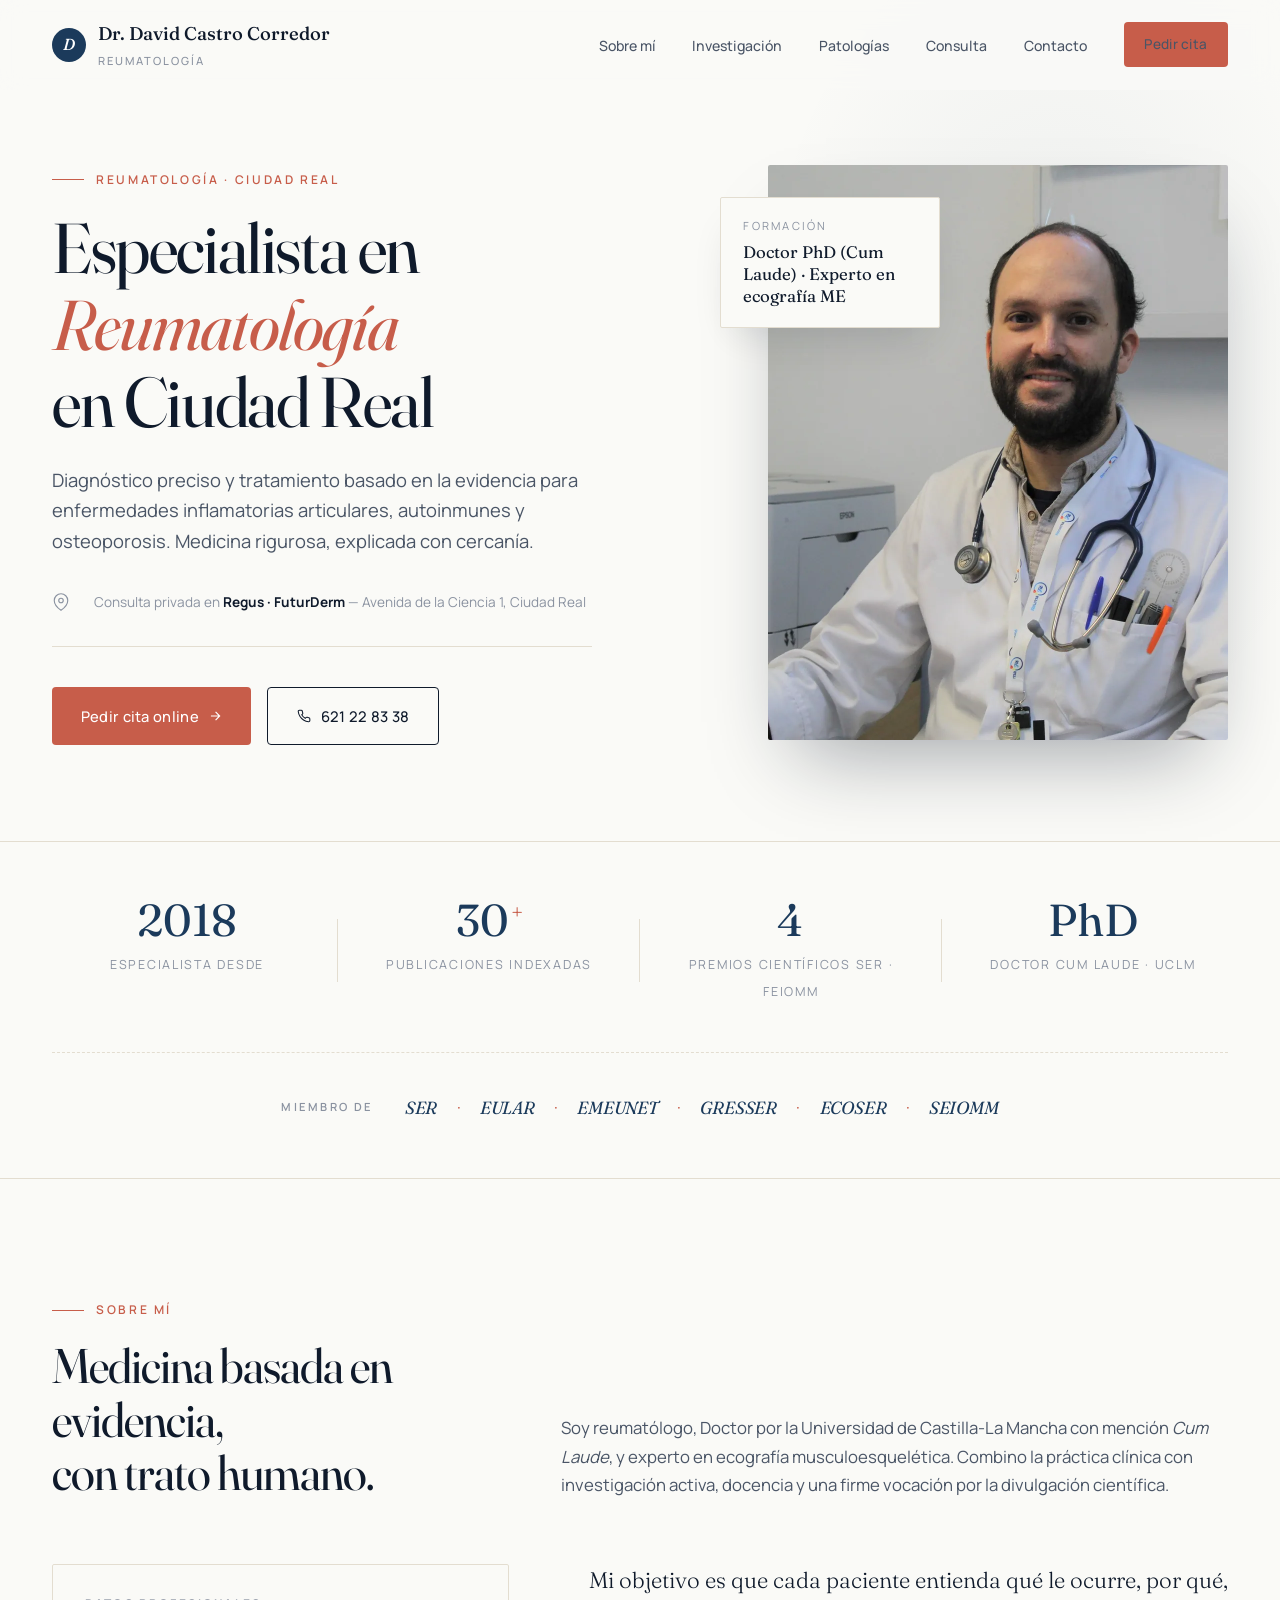
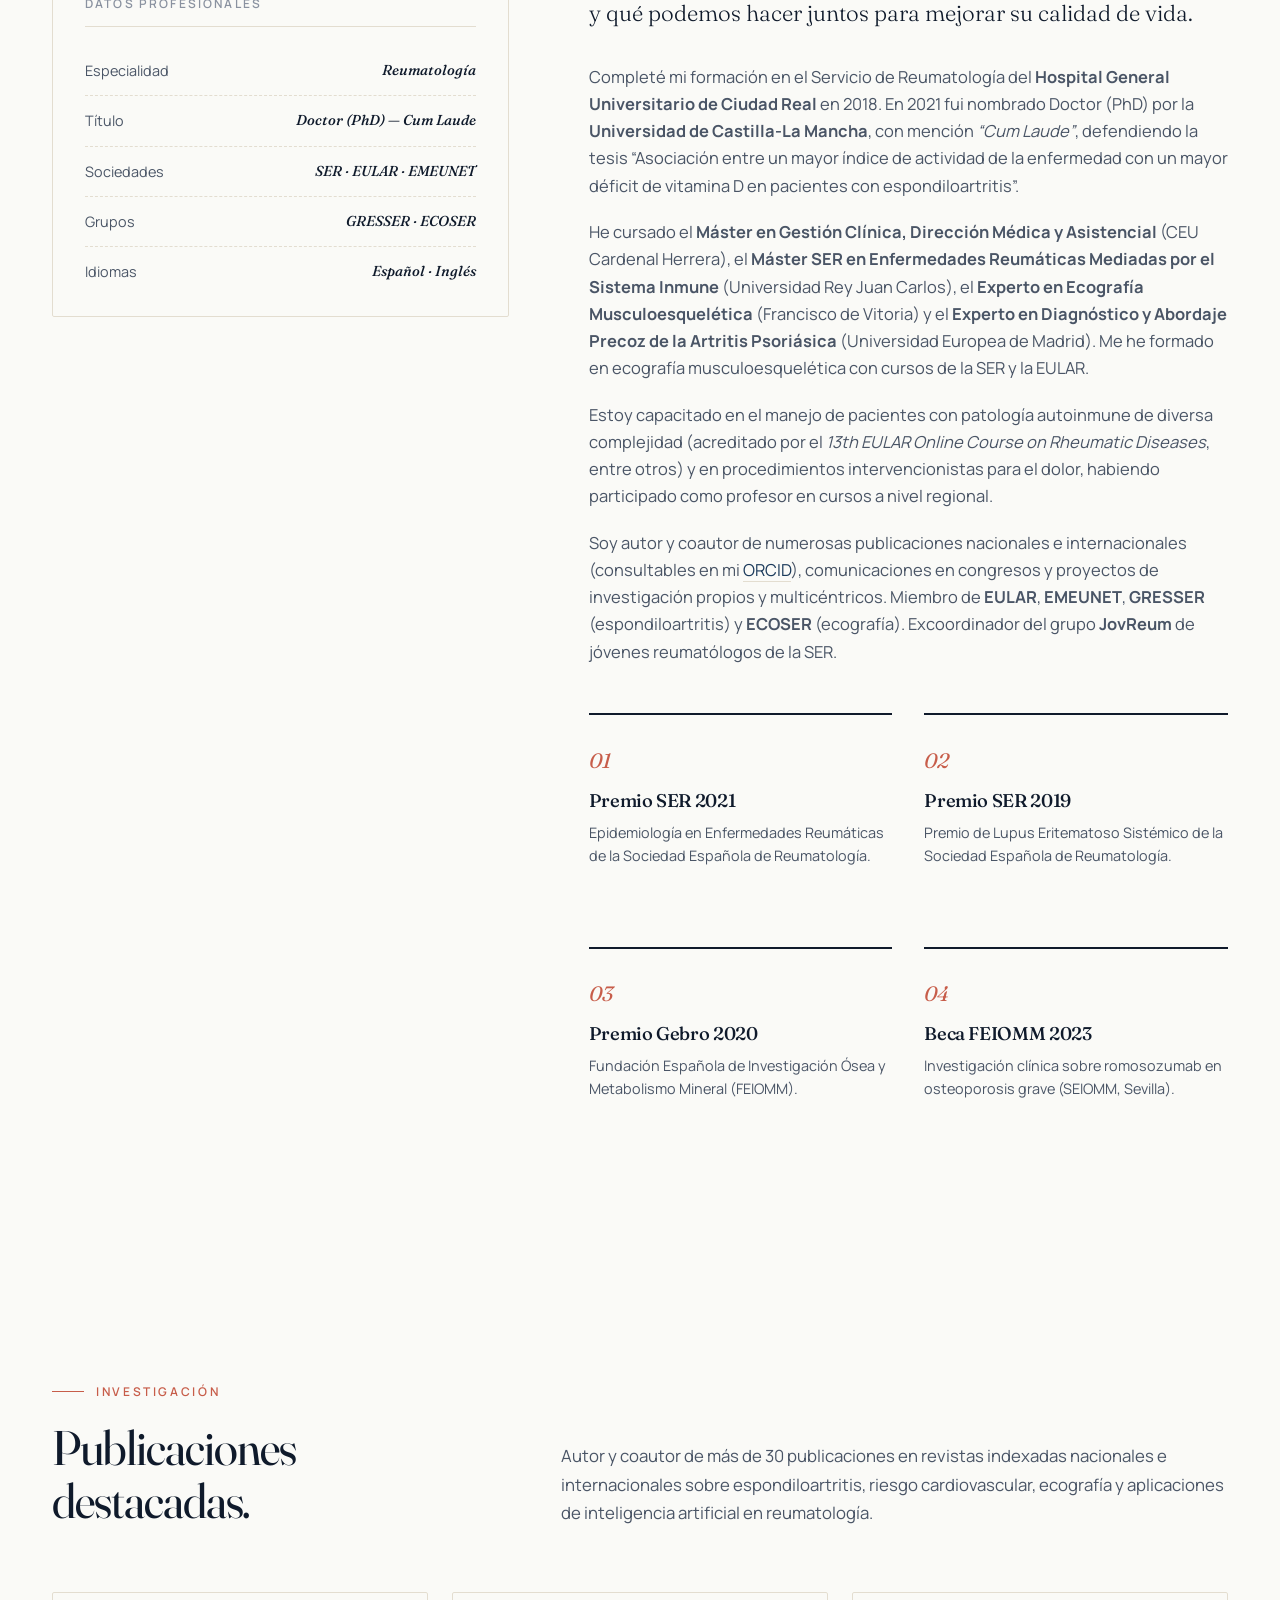
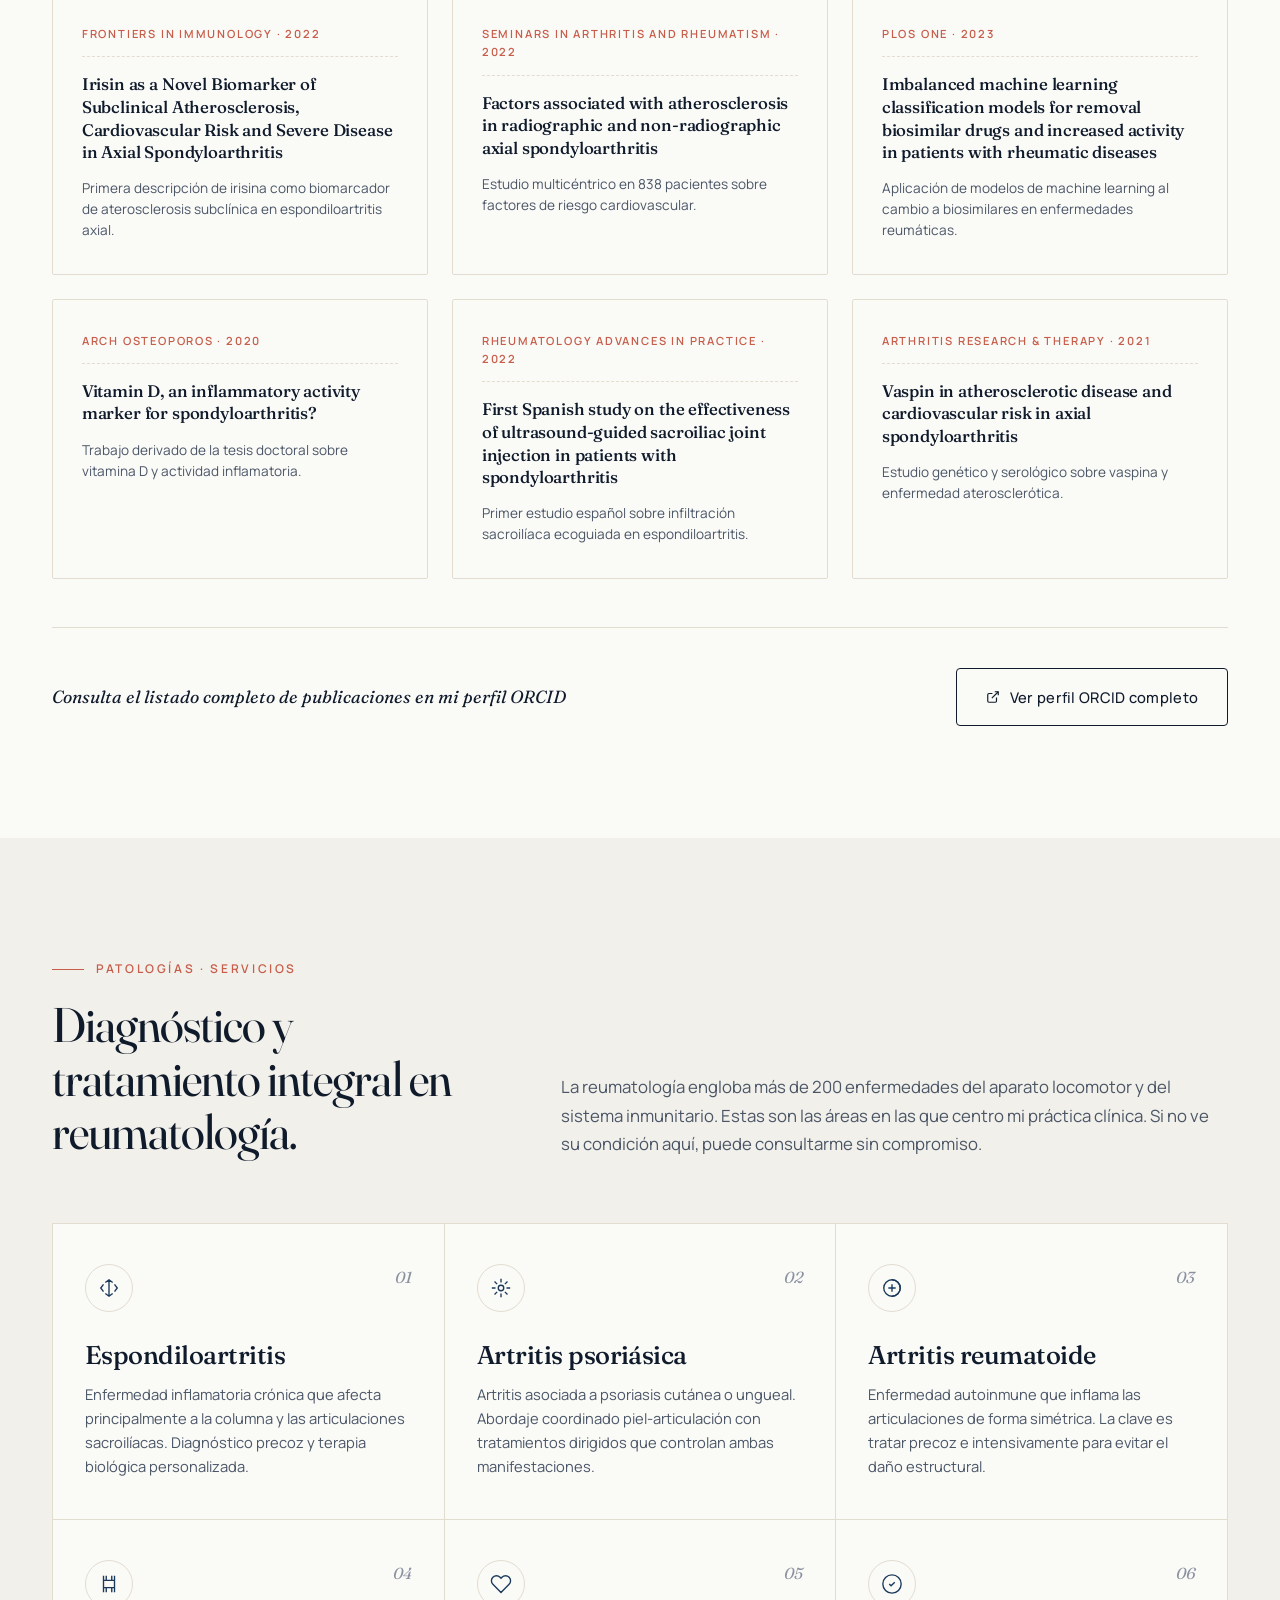
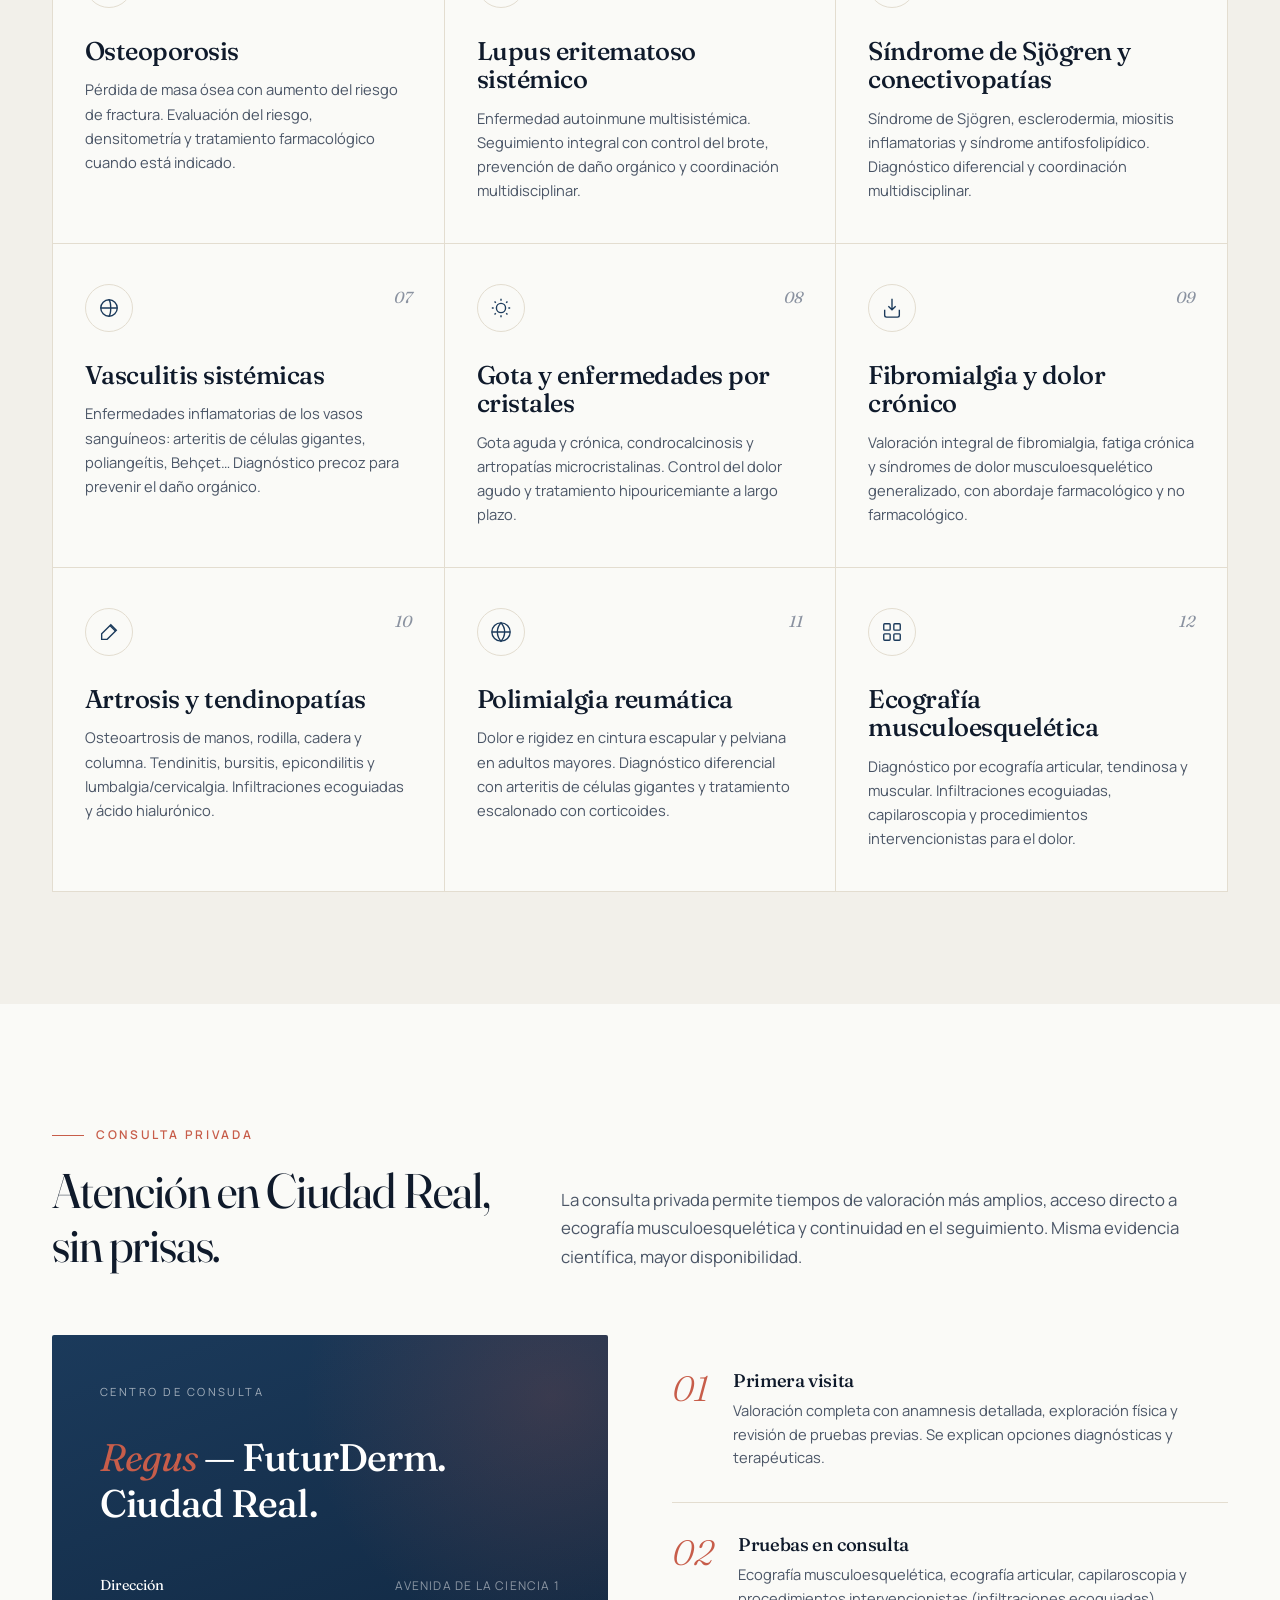
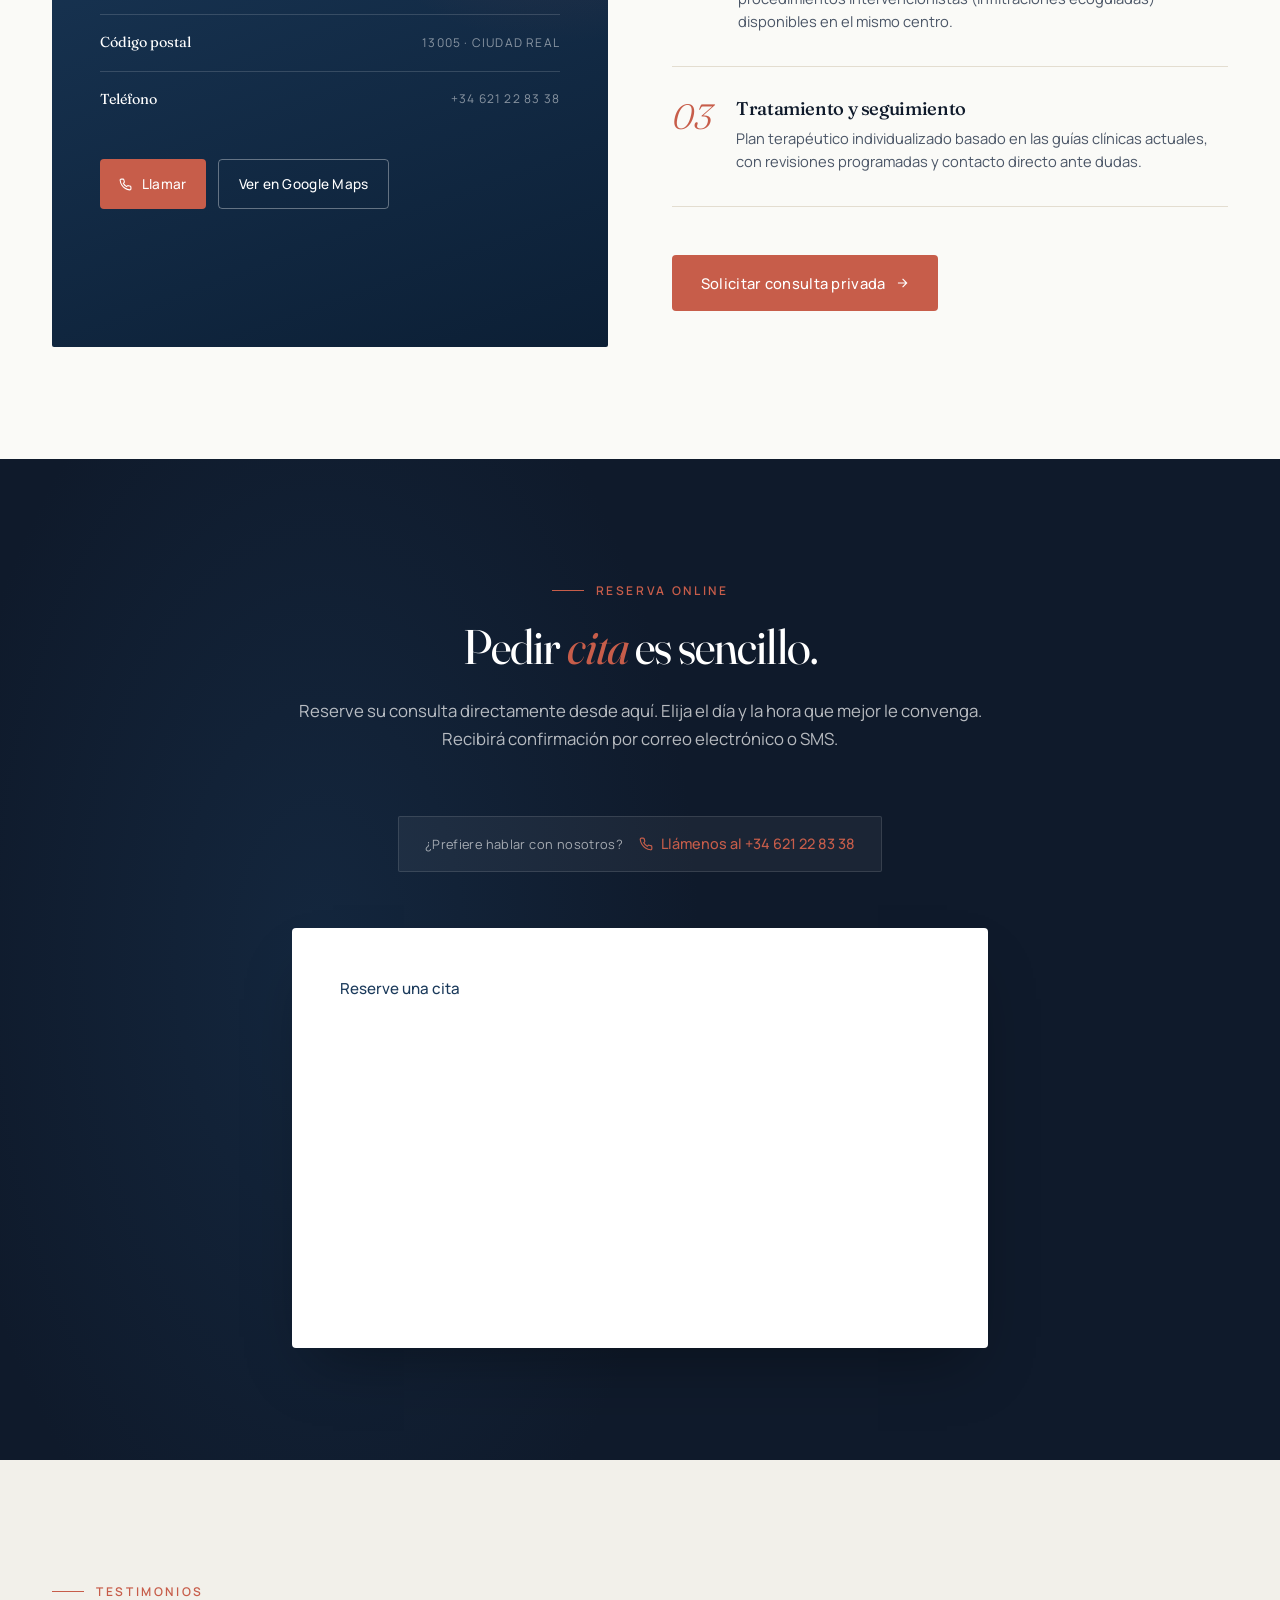
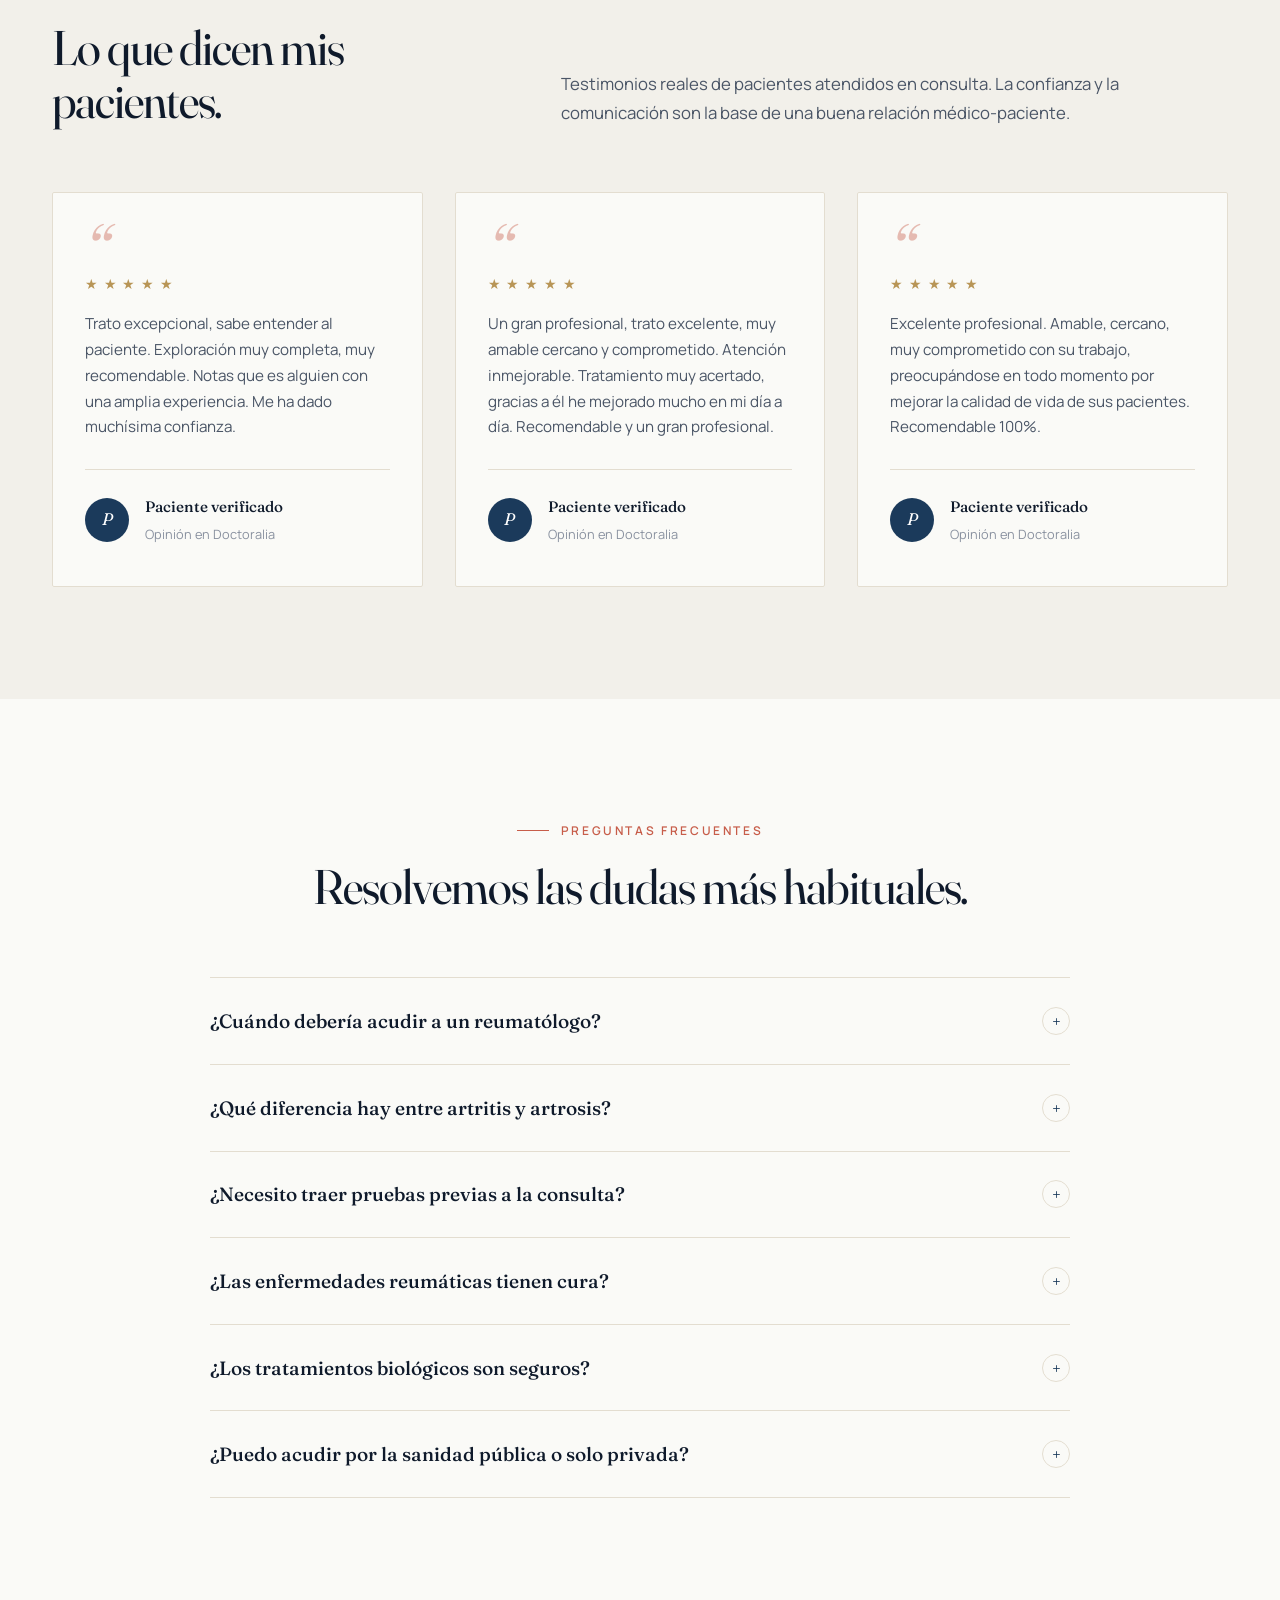
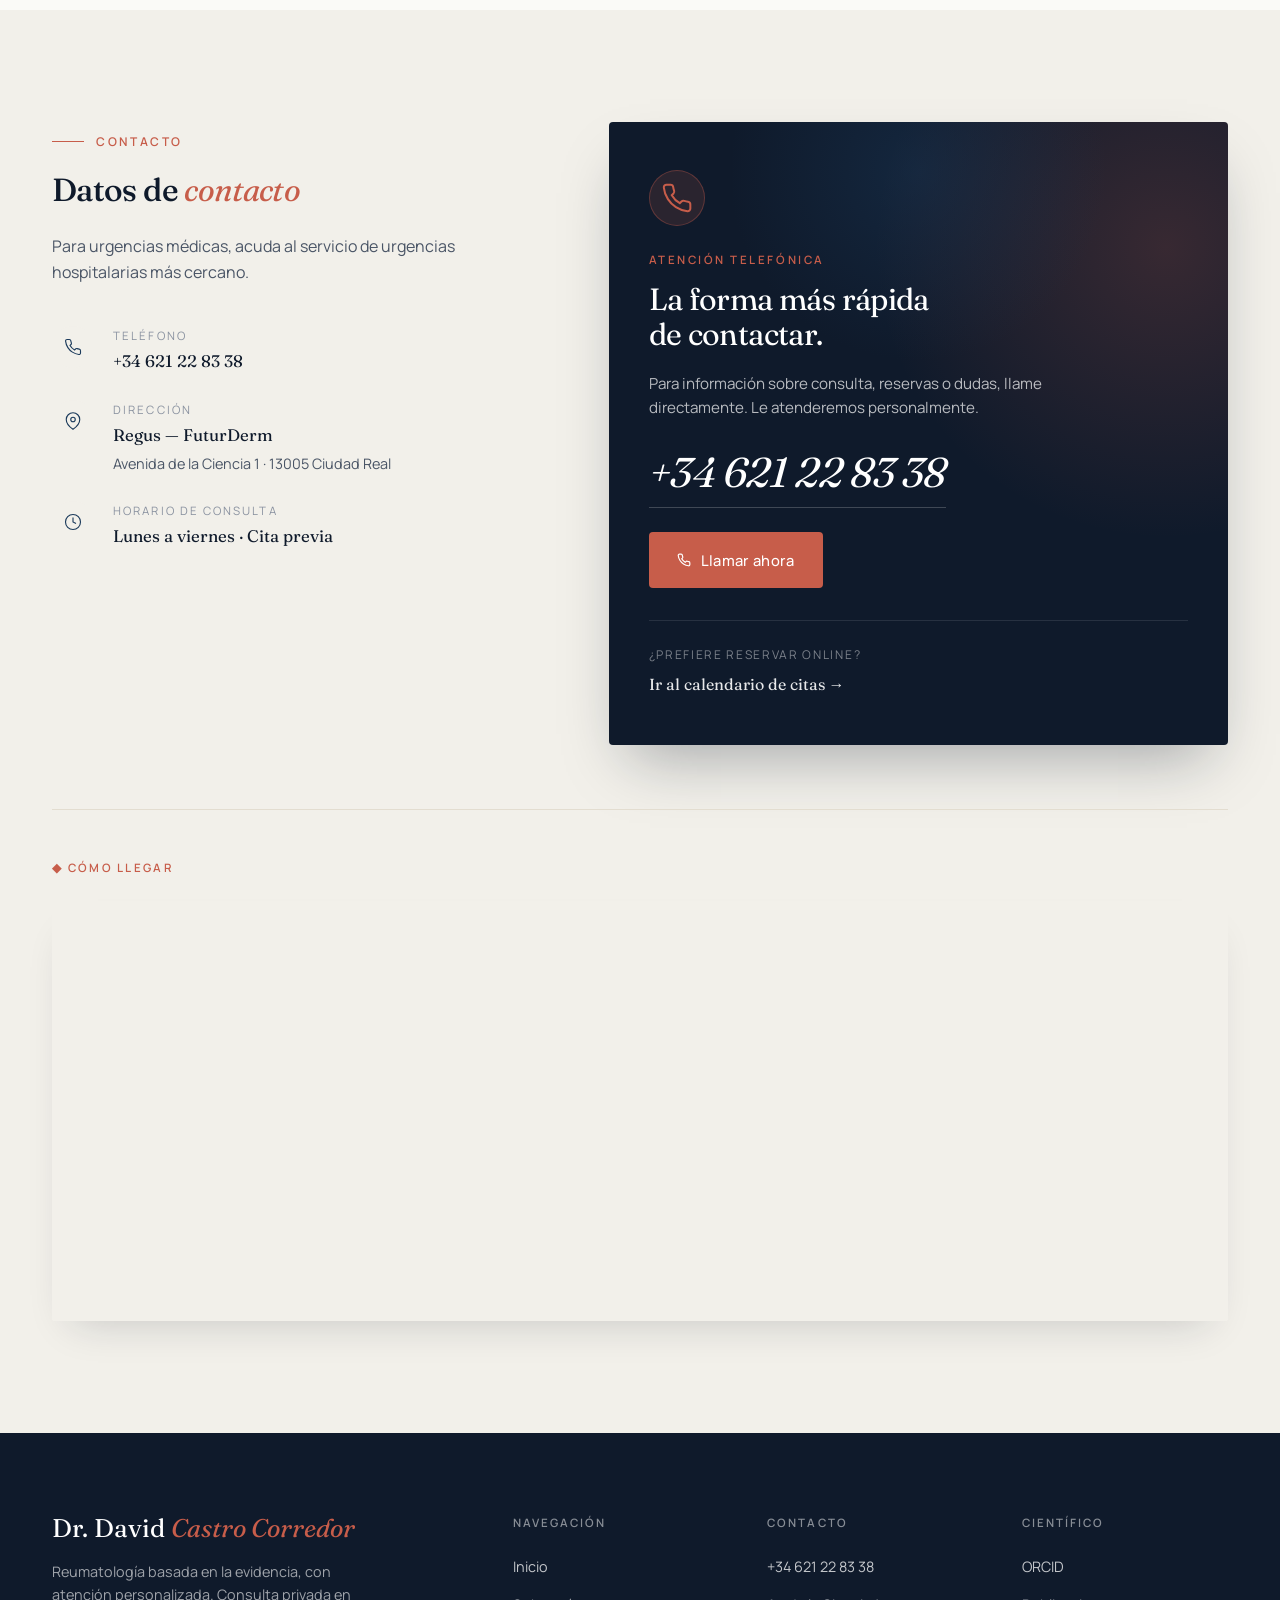
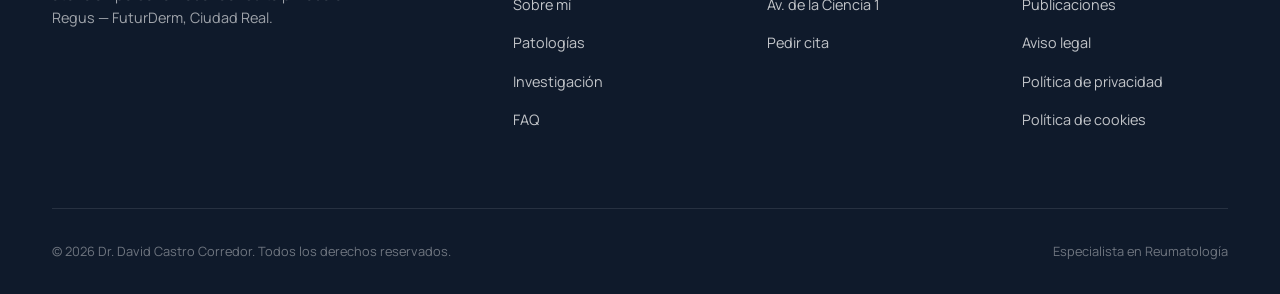
==== commit 035b859a: "Add files via upload" ====
--- a/index.html
+++ b/index.html
@@ -10,19 +10,21 @@
   <meta name="keywords" content="reumatólogo Ciudad Real, reumatología, espondiloartritis, artritis psoriásica, artritis reumatoide, osteoporosis, lupus, Dr. David Castro Corredor" />
   <meta name="author" content="Dr. David Castro Corredor" />
   <meta name="robots" content="index, follow" />
-  <link rel="canonical" href="https://www.davidcastroreumatologo.com/" />
+  <link rel="canonical" href="https://www.davidcastroreumatologo.net/" />
 
   <!-- Open Graph -->
   <meta property="og:type" content="website" />
   <meta property="og:locale" content="es_ES" />
   <meta property="og:title" content="Dr. David Castro Corredor — Reumatólogo en Ciudad Real" />
   <meta property="og:description" content="Reumatología basada en evidencia con trato cercano. Consulta en Ciudad Real." />
-  <meta property="og:url" content="https://www.davidcastroreumatologo.com/" />
+  <meta property="og:url" content="https://www.davidcastroreumatologo.net/" />
+  <meta property="og:image" content="https://www.davidcastroreumatologo.net/dr-castro.jpg" />
 
   <!-- Twitter -->
   <meta name="twitter:card" content="summary_large_image" />
   <meta name="twitter:title" content="Dr. David Castro Corredor — Reumatólogo en Ciudad Real" />
   <meta name="twitter:description" content="Reumatología basada en evidencia con trato cercano." />
+  <meta name="twitter:image" content="https://www.davidcastroreumatologo.net/dr-castro.jpg" />
 
   <!-- Schema.org — Physician -->
   <script type="application/ld+json">
@@ -31,9 +33,9 @@
     "@type": "Physician",
     "name": "Dr. David Castro Corredor",
     "medicalSpecialty": "Rheumatology",
-    "url": "https://www.davidcastroreumatologo.com/",
+    "url": "https://www.davidcastroreumatologo.net/",
     "telephone": "+34 621 22 83 38",
-    "image": "https://s3-eu-west-1.amazonaws.com/doctoralia.es/doctor/6d2973/6d29739ab6fbb7a614ec986fab45dbfa_large.jpg",
+    "image": "https://www.davidcastroreumatologo.net/dr-castro.jpg",
     "address": {
       "@type": "PostalAddress",
       "streetAddress": "Avenida de la Ciencia 1",
@@ -382,46 +384,21 @@
       max-width: 460px;
       margin-left: auto;
     }
+    /* Marco del retrato — contiene la foto del doctor */
     .hero-portrait-frame {
       position: absolute;
       inset: 0;
-      background: linear-gradient(160deg, var(--clinical) 0%, #0c1f35 100%);
       border-radius: 2px;
       overflow: hidden;
       box-shadow: 0 40px 80px -30px rgba(15, 26, 43, 0.4);
-    }
-    /* Placeholder elegante: iniciales en display serif sobre gradiente azul */
-    .hero-portrait-initials {
-      position: absolute;
-      inset: 0;
-      display: flex;
-      align-items: center;
-      justify-content: center;
-      font-family: var(--font-display);
-      font-style: italic;
-      font-size: clamp(6rem, 18vw, 12rem);
-      font-weight: 300;
-      color: rgba(255, 255, 255, 0.92);
-      letter-spacing: -0.05em;
-    }
-    .hero-portrait-initials::after {
-      content: '';
-      position: absolute;
-      bottom: 18%;
-      left: 15%;
-      right: 15%;
-      height: 1px;
-      background: rgba(255,255,255,0.3);
-    }
-    .hero-portrait-caption {
-      position: absolute;
-      bottom: 2rem;
-      left: 2rem;
-      color: rgba(255,255,255,0.85);
-      font-family: var(--font-body);
-      font-size: 0.75rem;
-      letter-spacing: 0.2em;
-      text-transform: uppercase;
+      display: block;
+    }
+    .hero-portrait-frame img {
+      width: 100%;
+      height: 100%;
+      object-fit: cover;
+      object-position: center 30%; /* encuadre ligeramente hacia la cara */
+      display: block;
     }
 
     /* Badge flotante */
@@ -1739,17 +1716,15 @@
               <div class="hero-badge-value">Doctor PhD (Cum Laude) · Experto en ecografía ME</div>
             </div>
 
-            <!-- Retrato placeholder elegante. Sustituir por <img> cuando haya foto real -->
-            <div class="hero-portrait-frame">
-              <div class="hero-portrait-initials">Dc</div>
-              <div class="hero-portrait-caption">Dr. Castro Corredor — Reumatología</div>
-            </div>
-            <!--
-              PARA USAR UNA FOTO REAL, reemplaza el bloque <div class="hero-portrait-frame">…</div>
-              por:
-              <img src="ruta/a/foto.jpg" alt="Dr. David Castro Corredor"
-                   class="hero-portrait-frame" style="object-fit:cover;">
-            -->
+            <!-- Retrato profesional del Dr. Castro Corredor -->
+            <picture class="hero-portrait-frame">
+              <source srcset="dr-castro.webp" type="image/webp">
+              <img src="dr-castro.jpg"
+                   alt="Dr. David Castro Corredor, reumatólogo en Ciudad Real"
+                   loading="eager"
+                   fetchpriority="high"
+                   width="920" height="1150">
+            </picture>
           </div>
         </div>
       </div>
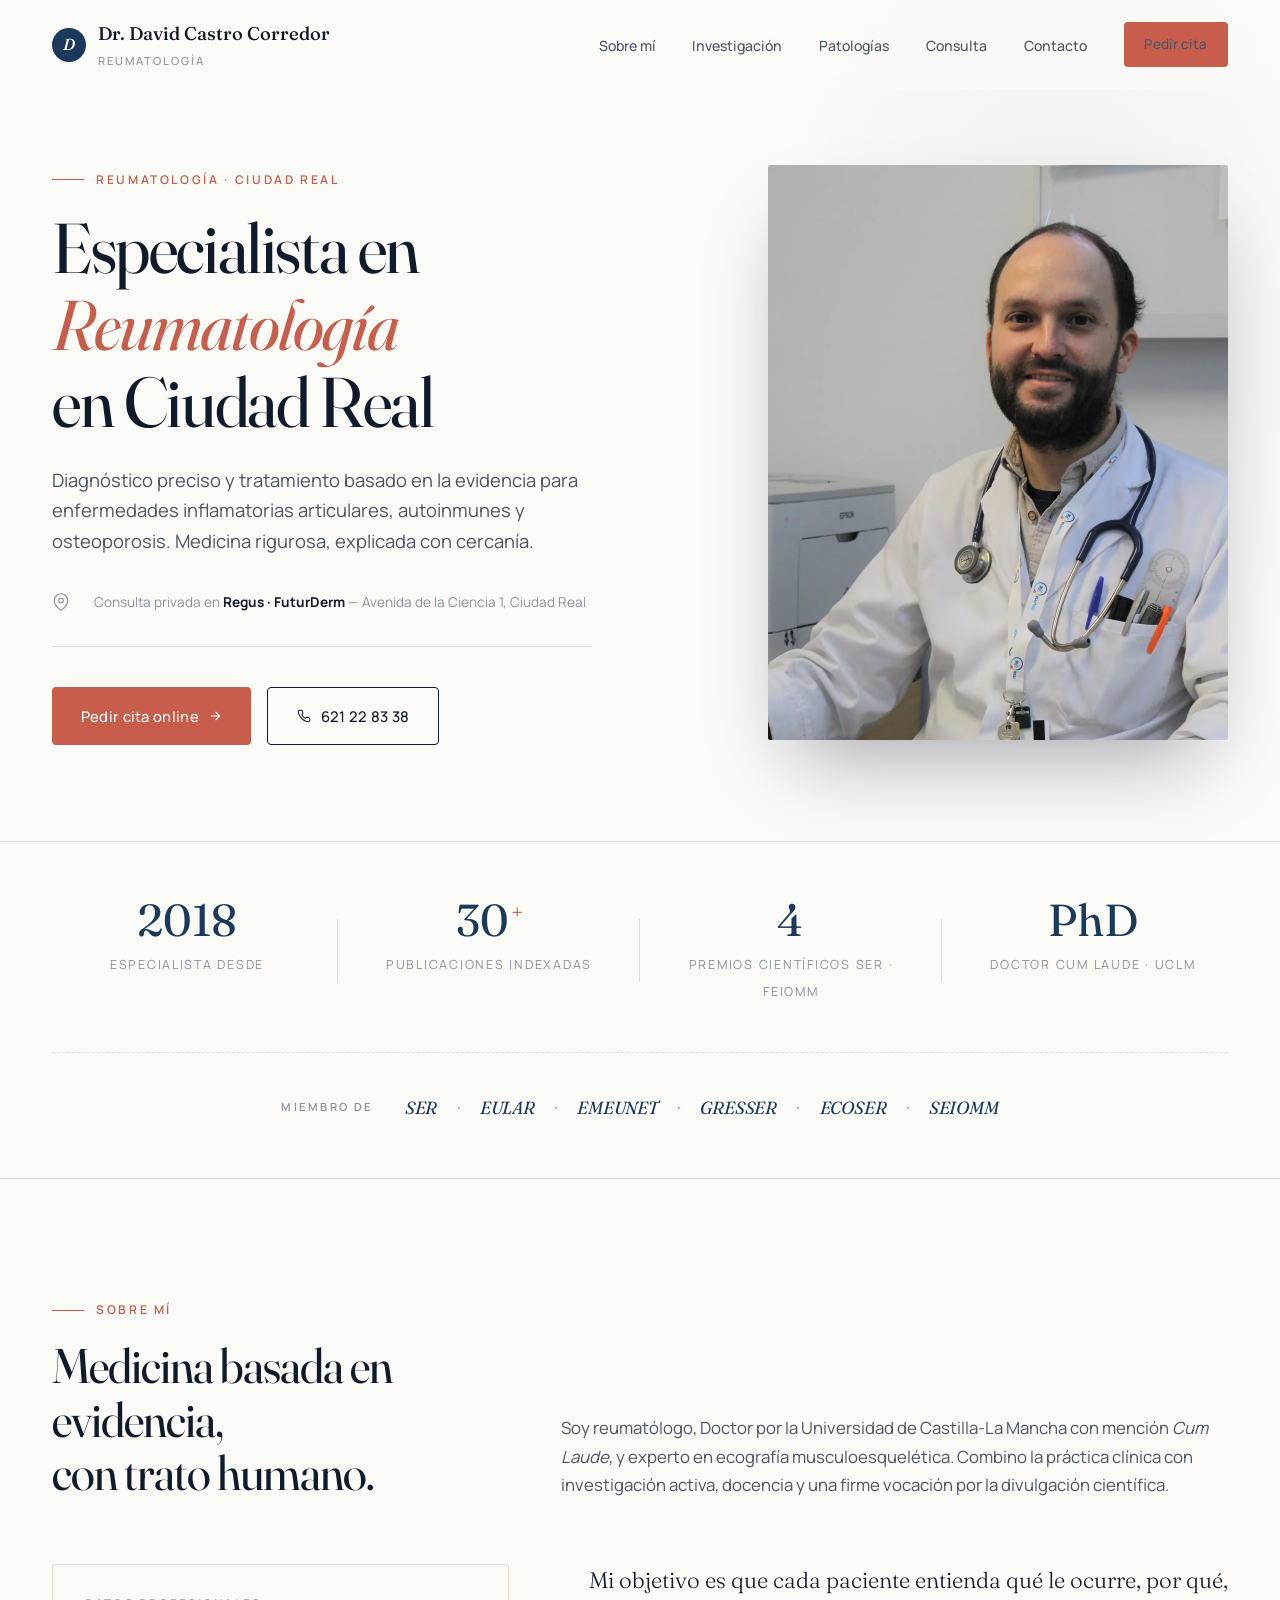
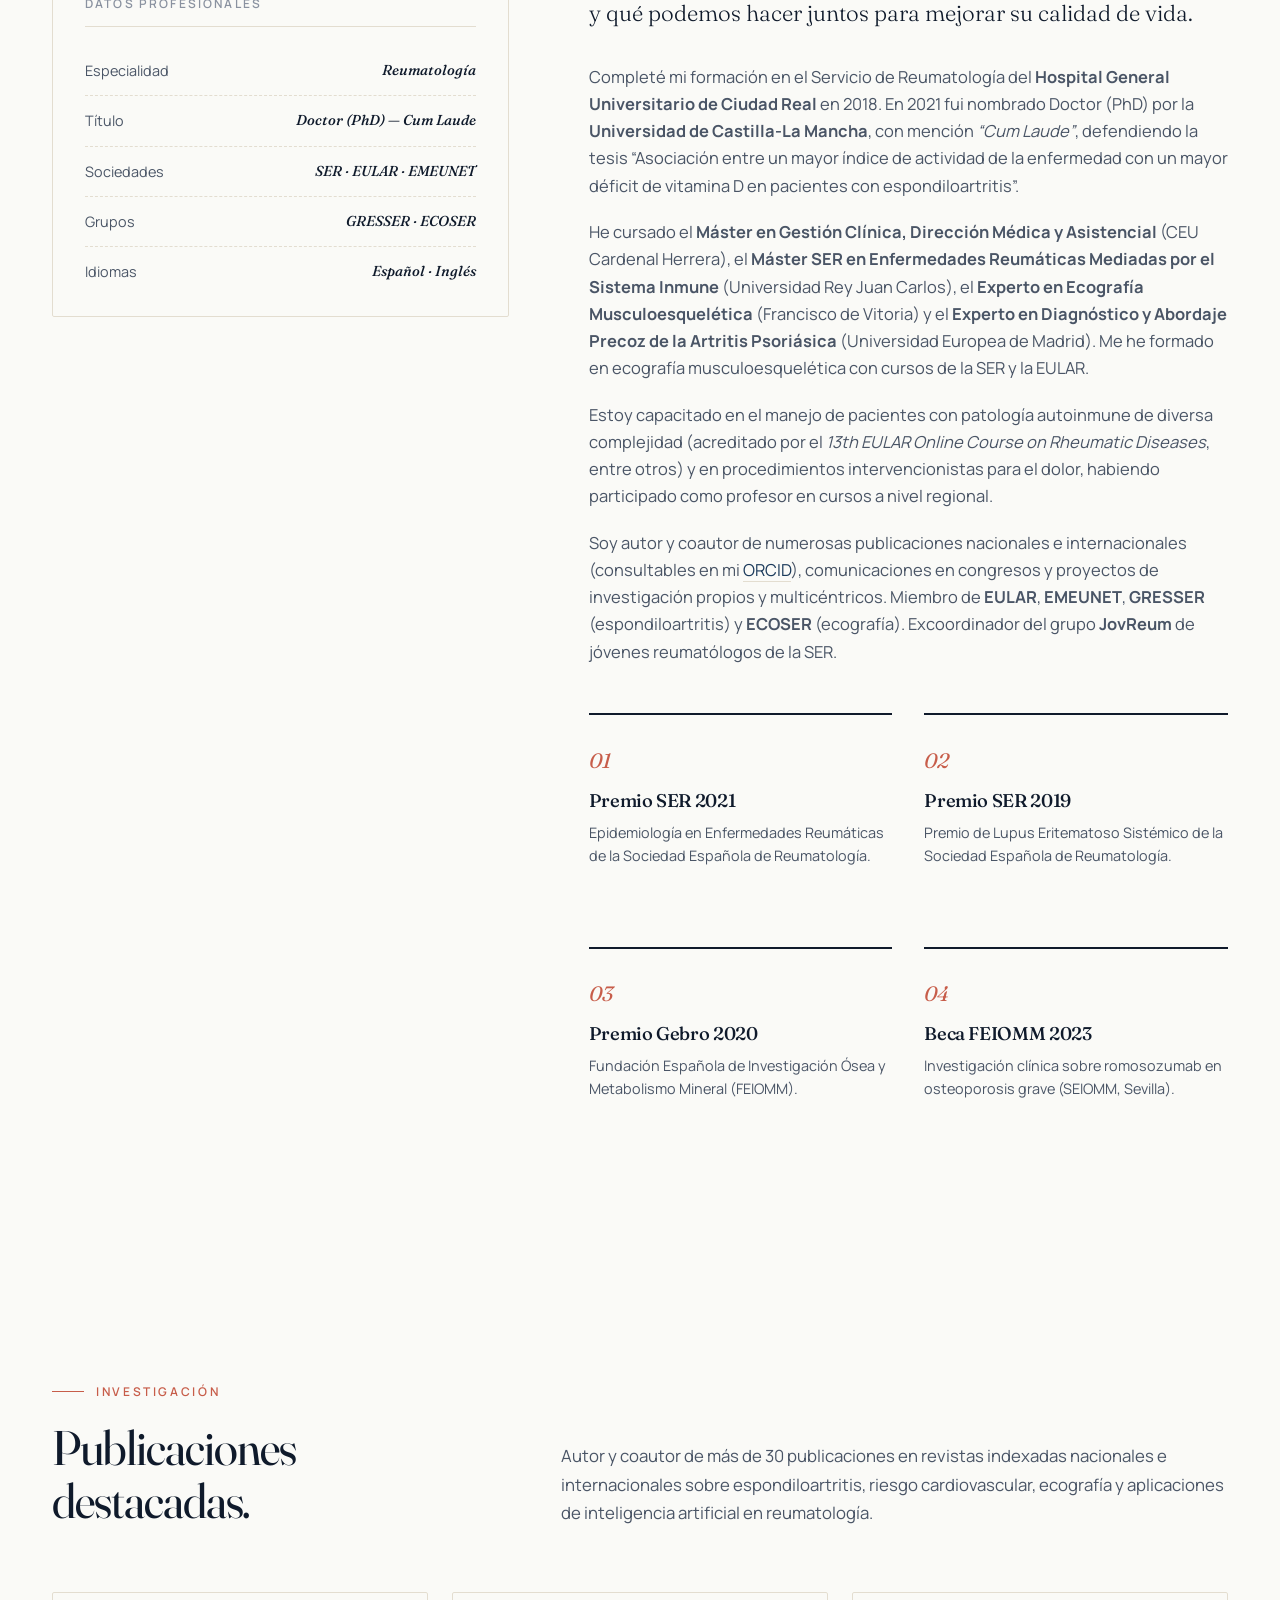
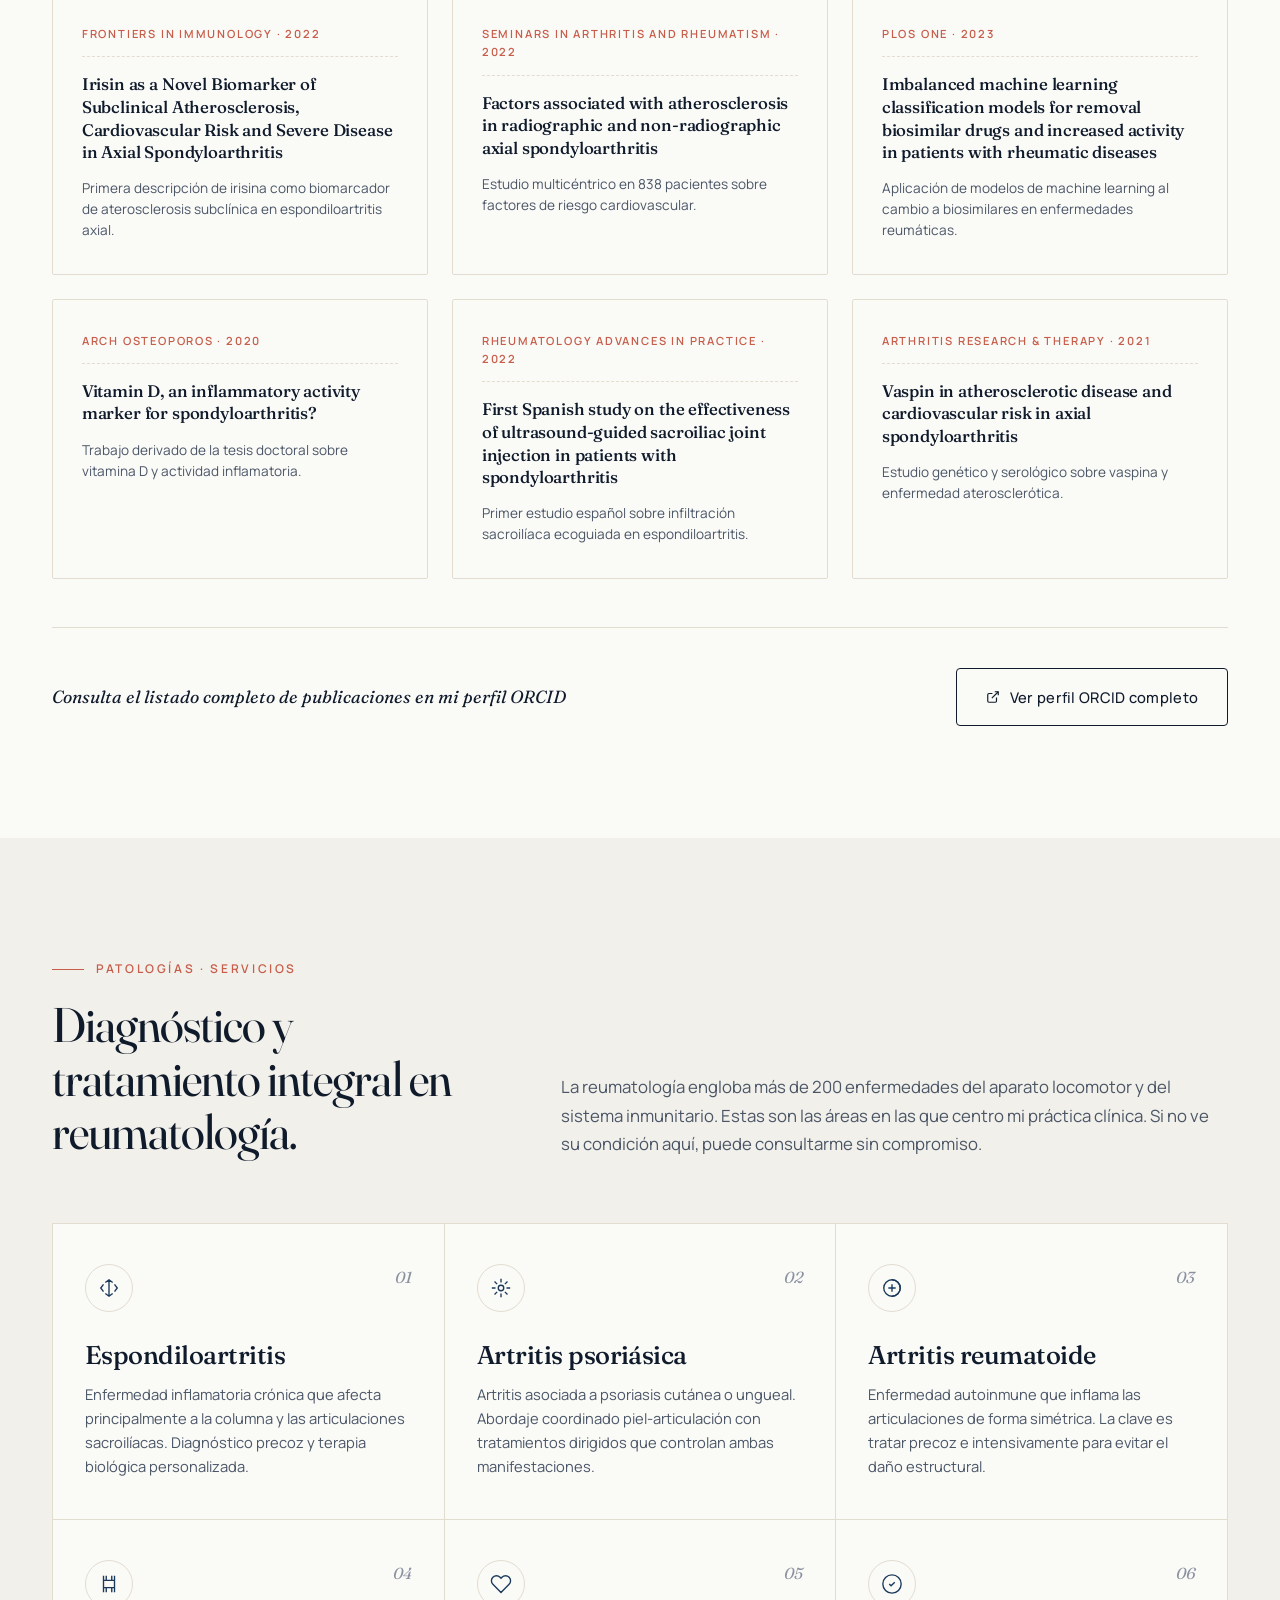
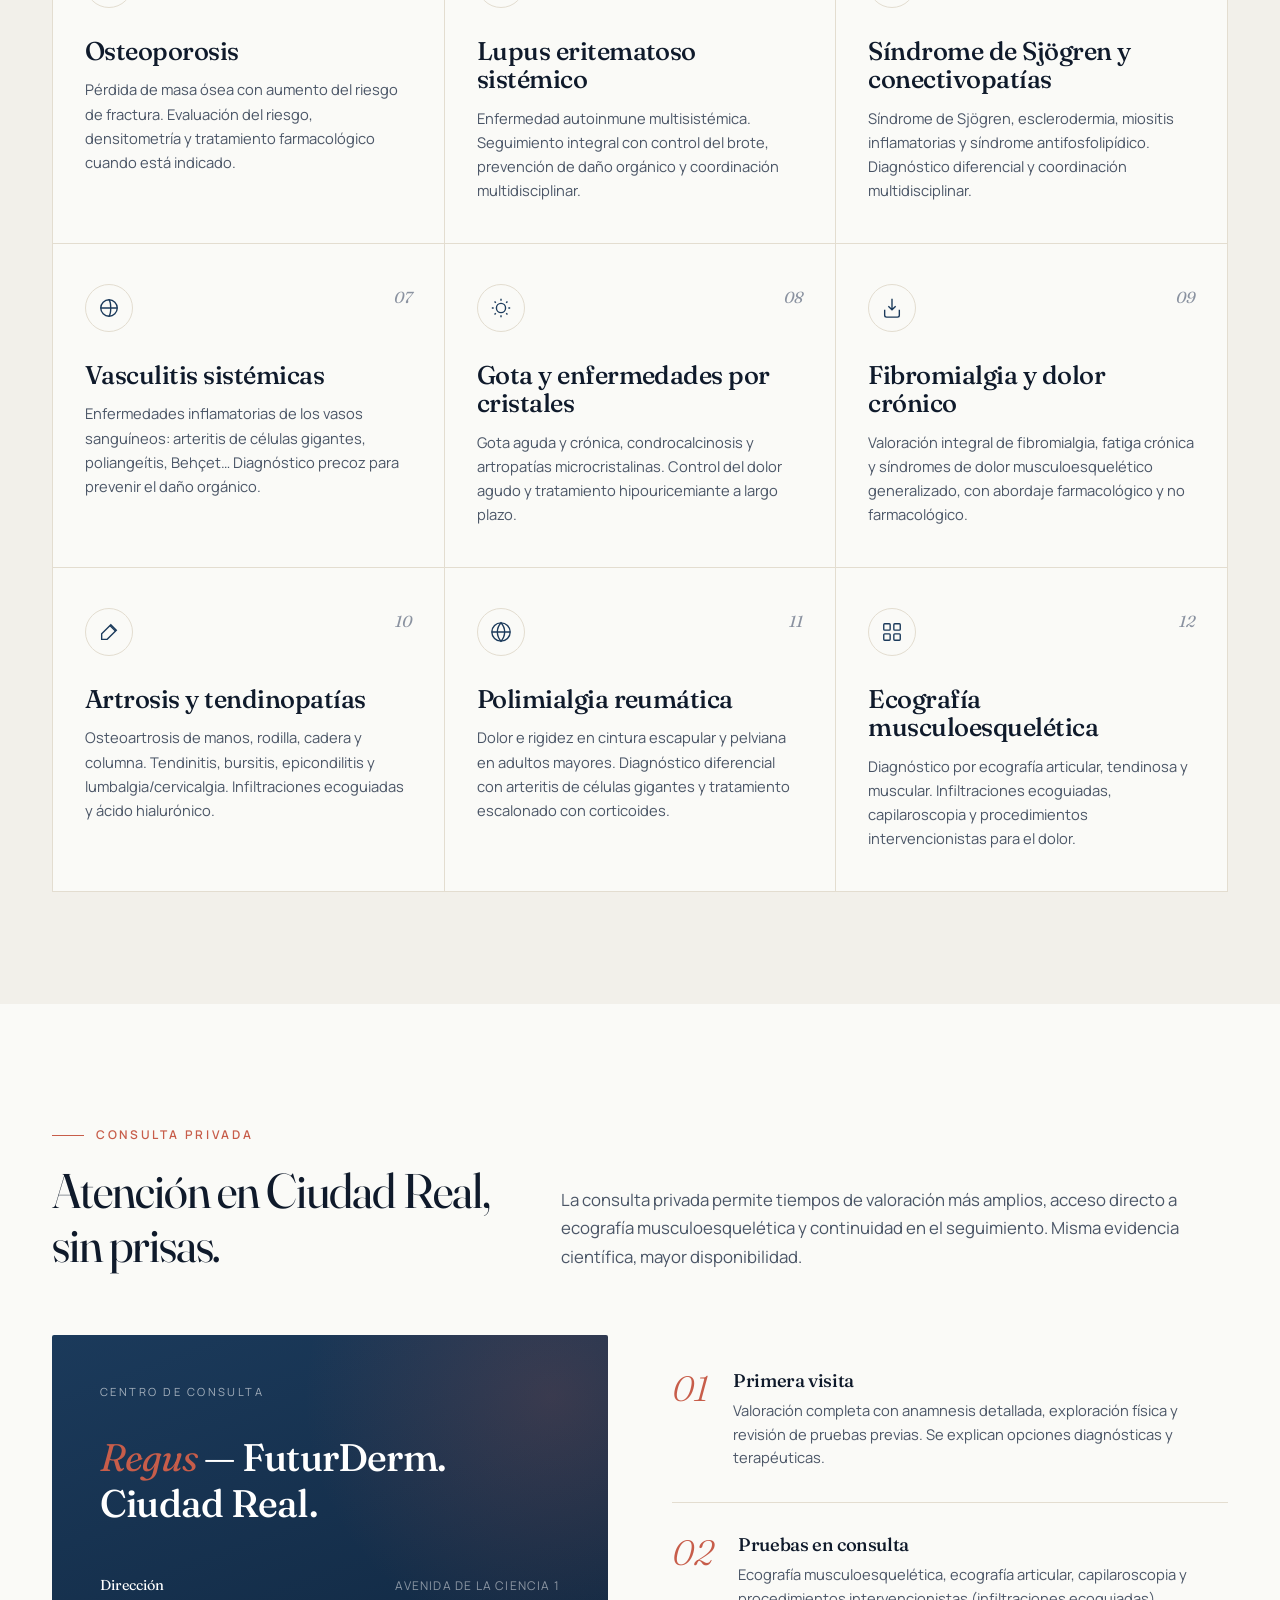
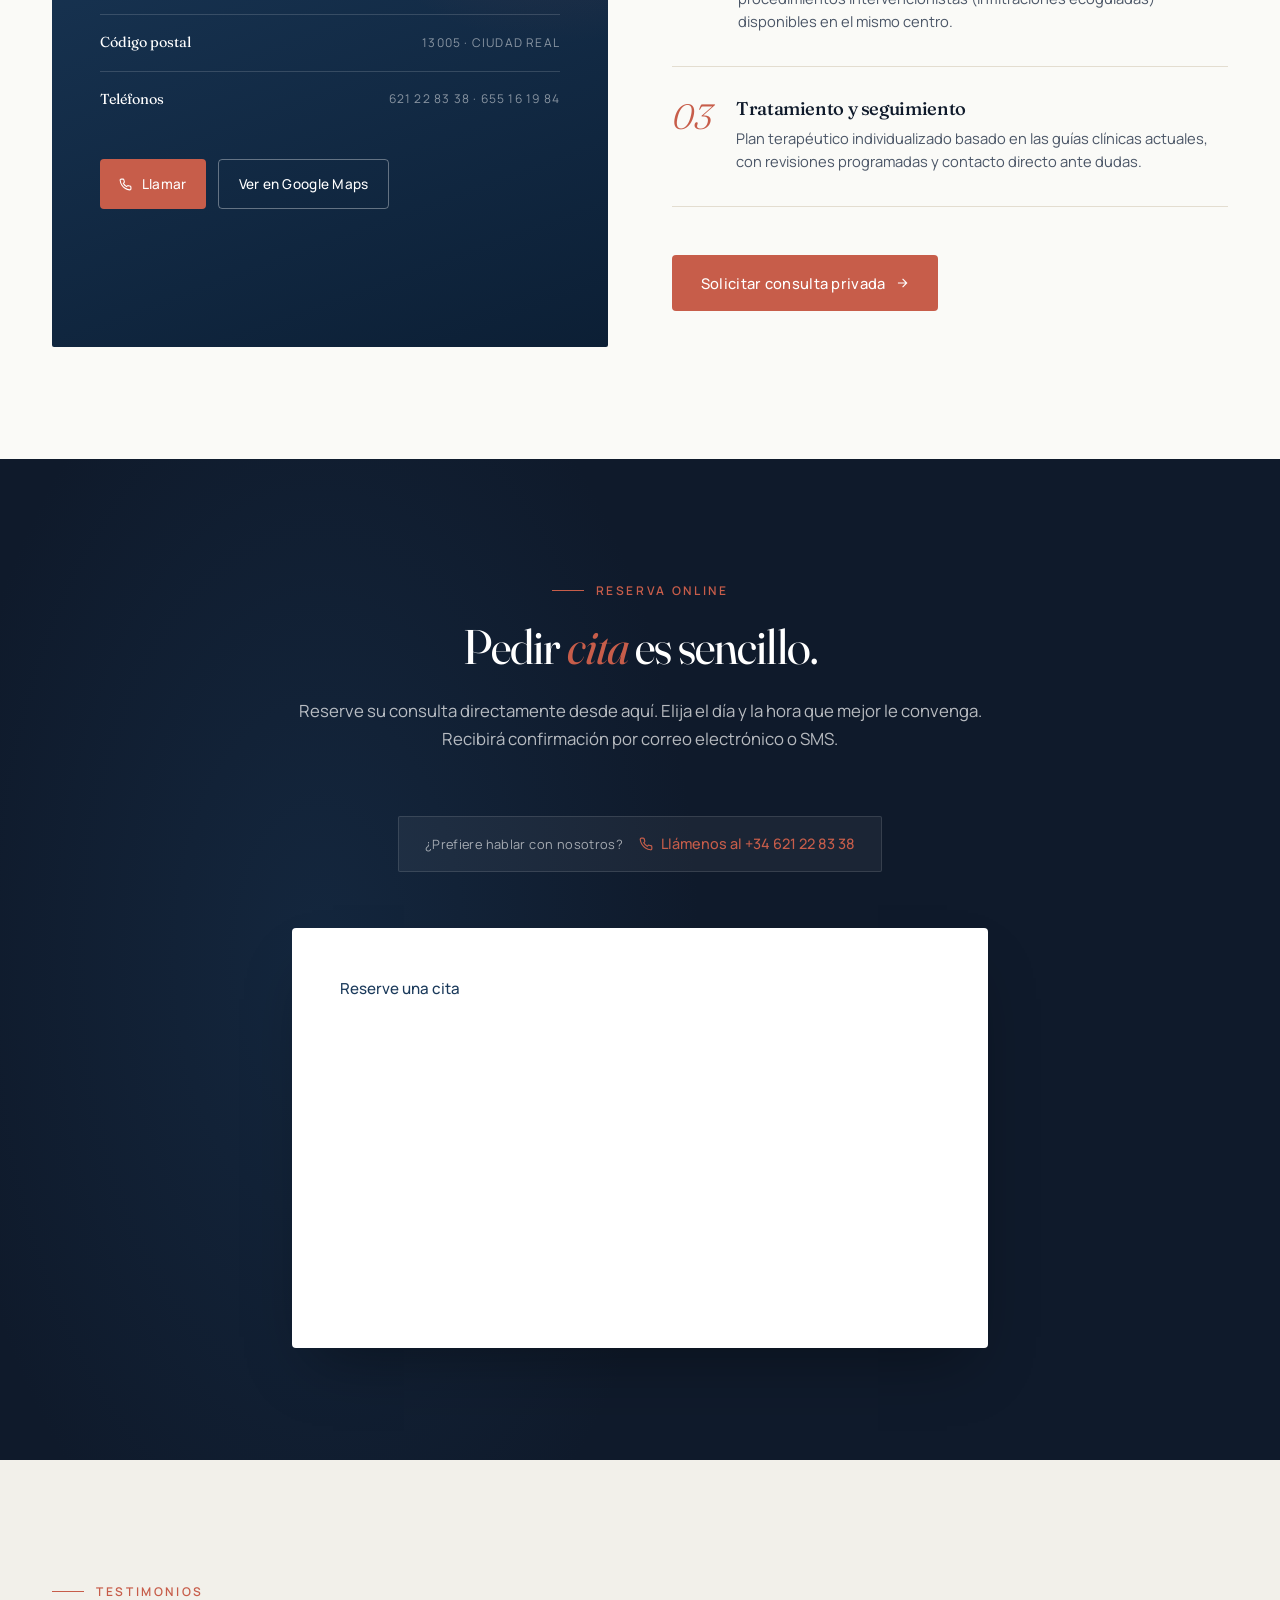
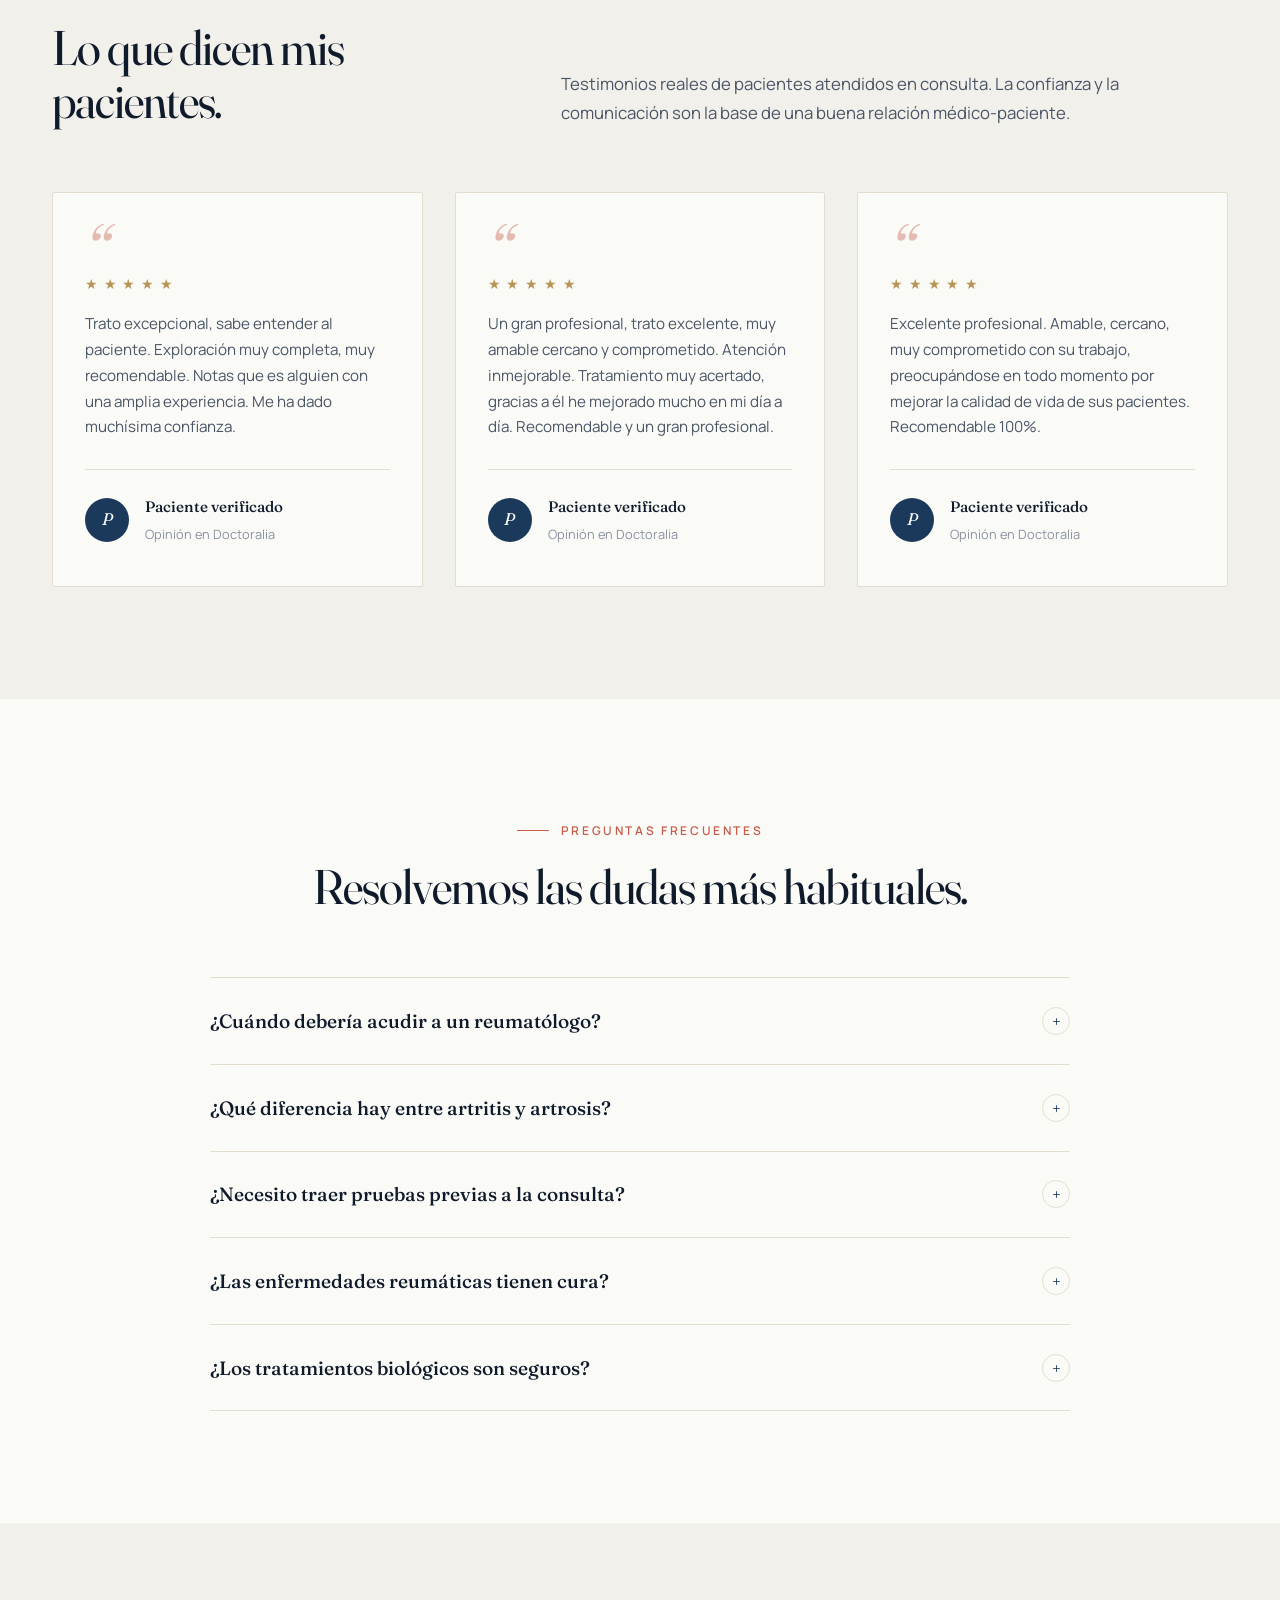
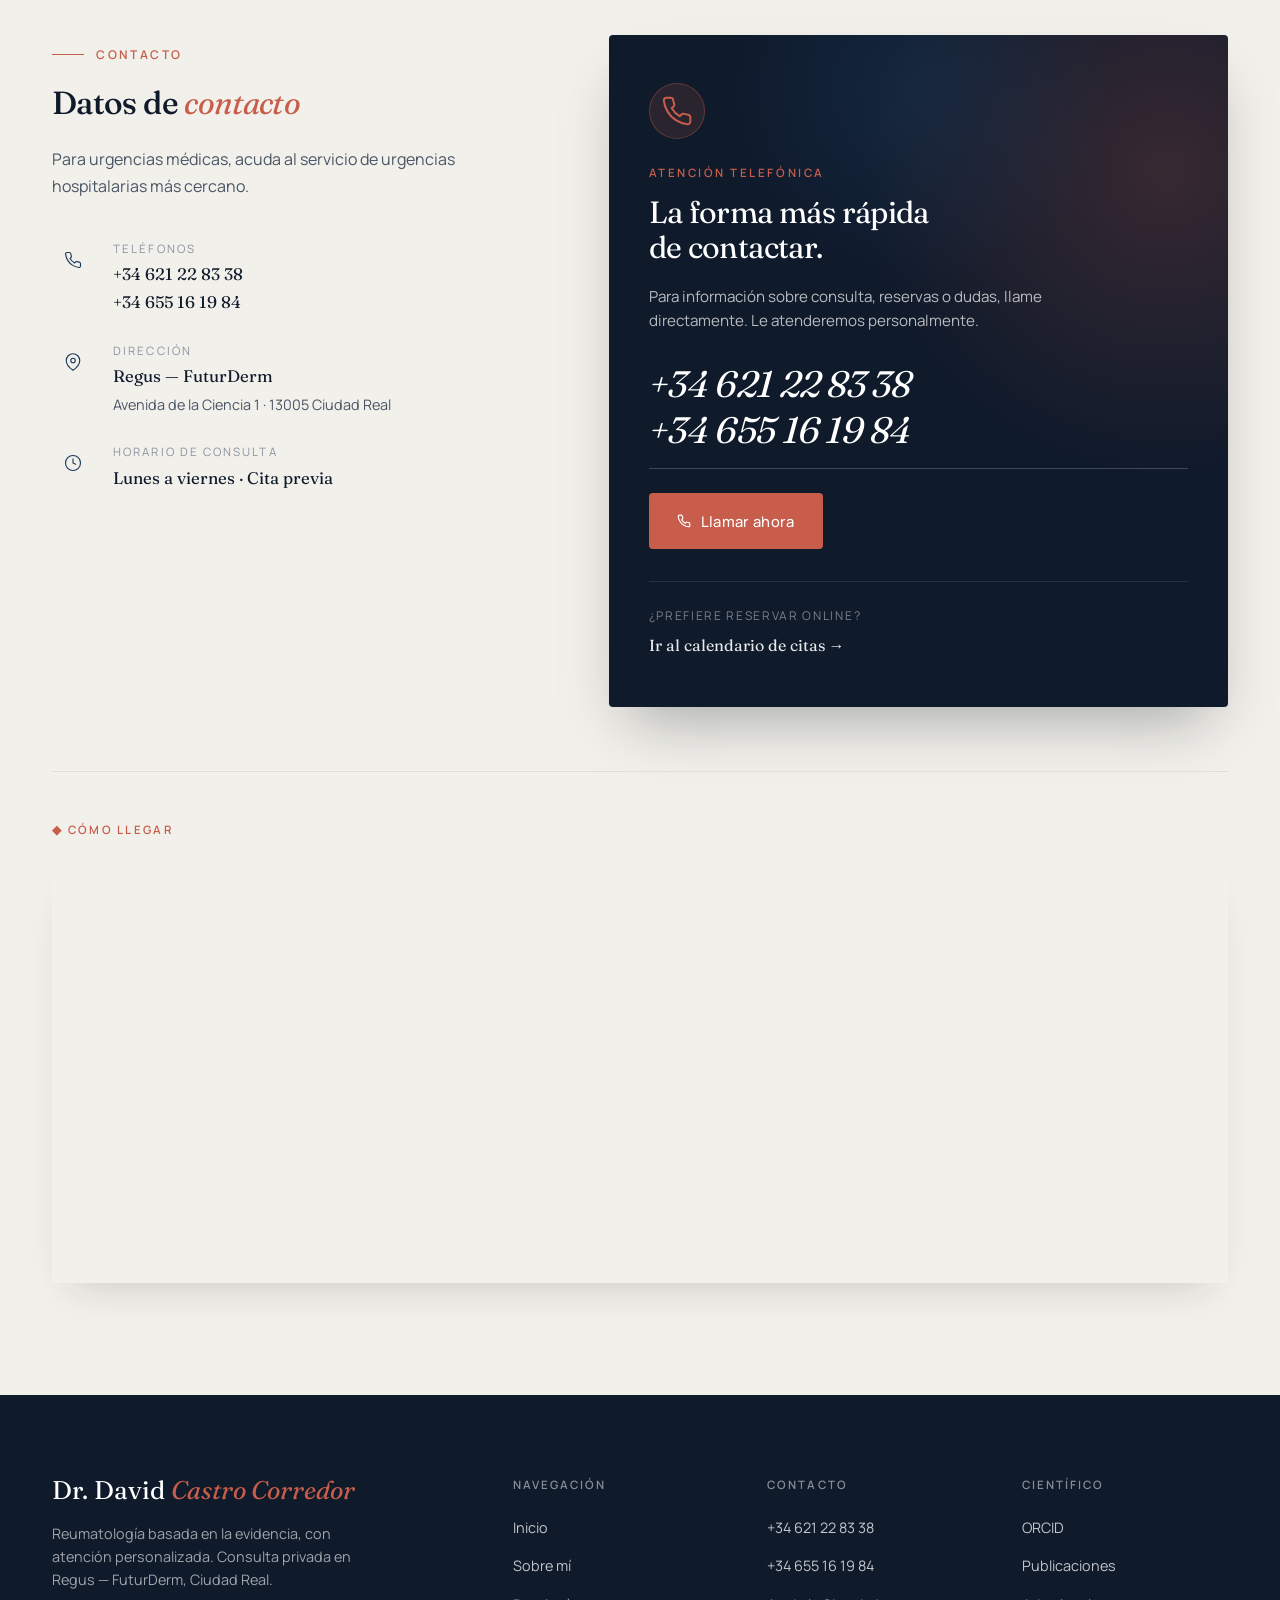
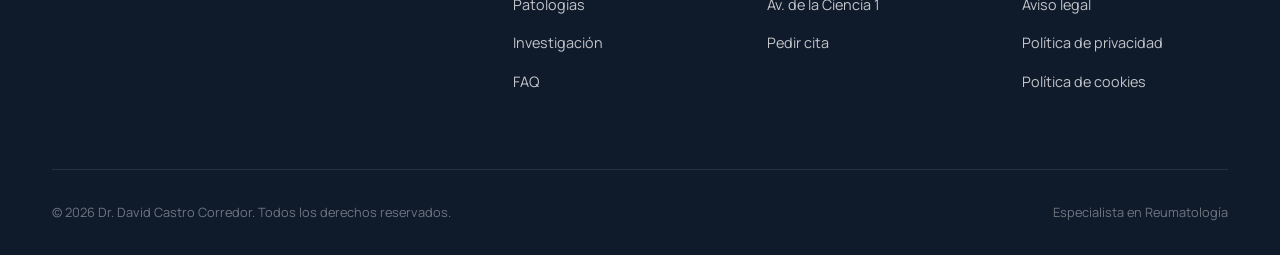
==== commit 4c6e42d2: "Add files via upload" ====
--- a/index.html
+++ b/index.html
@@ -401,33 +401,6 @@
       display: block;
     }
 
-    /* Badge flotante */
-    .hero-badge {
-      position: absolute;
-      top: 2rem;
-      left: -3rem;
-      background: var(--bg);
-      padding: 1.2rem 1.4rem;
-      border: 1px solid var(--line);
-      border-radius: 2px;
-      box-shadow: 0 20px 40px -15px rgba(15, 26, 43, 0.15);
-      max-width: 220px;
-      z-index: 2;
-    }
-    .hero-badge-label {
-      font-size: 0.7rem;
-      letter-spacing: 0.2em;
-      text-transform: uppercase;
-      color: var(--ink-muted);
-      margin-bottom: 0.4rem;
-    }
-    .hero-badge-value {
-      font-family: var(--font-display);
-      font-size: 1.05rem;
-      color: var(--ink);
-      line-height: 1.3;
-    }
-
     /* ================================================================
        TRUST BAR — números clave
     ================================================================ */
@@ -1155,19 +1128,24 @@
     .call-card-number {
       font-family: var(--font-display);
       font-style: italic;
-      font-size: clamp(2rem, 4vw, 2.6rem);
+      font-size: clamp(1.8rem, 3.6vw, 2.3rem);
       color: #fff;
       line-height: 1;
-      margin-bottom: 1.5rem;
       display: inline-block;
-      border-bottom: 1px solid rgba(255,255,255,0.2);
-      padding-bottom: 0.8rem;
       transition: all 0.3s ease;
       letter-spacing: -0.01em;
     }
+    .call-card-numbers {
+      display: flex;
+      flex-direction: column;
+      gap: 0.6rem;
+      margin-bottom: 1.5rem;
+      padding-bottom: 1.2rem;
+      border-bottom: 1px solid rgba(255,255,255,0.2);
+      width: 100%;
+    }
     .call-card-number:hover {
       color: var(--accent);
-      border-bottom-color: var(--accent);
     }
     .call-card-btn {
       margin-bottom: 2rem;
@@ -1275,9 +1253,6 @@
 
     .hero-portrait {
       animation: fadeScale 1.2s cubic-bezier(0.22, 1, 0.36, 1) 0.2s both;
-    }
-    .hero-badge {
-      animation: fadeUp 1s cubic-bezier(0.22, 1, 0.36, 1) 0.8s both;
     }
 
     @keyframes fadeUp {
@@ -1574,7 +1549,6 @@
         margin: 0 auto;
         max-width: 340px;
       }
-      .hero-badge { left: 1rem; top: 1rem; }
 
       .trust-grid {
         grid-template-columns: repeat(2, 1fr);
@@ -1710,12 +1684,6 @@
 
         <div class="hero-visual">
           <div class="hero-portrait">
-            <!-- Badge flotante con credibilidad -->
-            <div class="hero-badge">
-              <div class="hero-badge-label">Formación</div>
-              <div class="hero-badge-value">Doctor PhD (Cum Laude) · Experto en ecografía ME</div>
-            </div>
-
             <!-- Retrato profesional del Dr. Castro Corredor -->
             <picture class="hero-portrait-frame">
               <source srcset="dr-castro.webp" type="image/webp">
@@ -2196,8 +2164,8 @@
               <span>13005 · Ciudad Real</span>
             </li>
             <li>
-              <strong>Teléfono</strong>
-              <span>+34 621 22 83 38</span>
+              <strong>Teléfonos</strong>
+              <span>621 22 83 38 · 655 16 19 84</span>
             </li>
           </ul>
 
@@ -2515,21 +2483,6 @@
           </div>
         </div>
 
-        <div class="faq-item">
-          <button class="faq-question">
-            <span>¿Puedo acudir por la sanidad pública o solo privada?</span>
-            <span class="faq-icon">+</span>
-          </button>
-          <div class="faq-answer">
-            <div class="faq-answer-inner">
-              Ambas opciones son posibles. A través de la sanidad pública atiendo en el
-              Hospital General Universitario de Ciudad Real, con derivación de su médico de
-              cabecera. En consulta privada no se requiere derivación y los tiempos de
-              espera suelen ser más cortos.
-            </div>
-          </div>
-        </div>
-
       </div>
     </div>
   </section>
@@ -2554,8 +2507,11 @@
                 <svg width="18" height="18" viewBox="0 0 24 24" fill="none" stroke="currentColor" stroke-width="1.5"><path d="M22 16.92v3a2 2 0 0 1-2.18 2 19.79 19.79 0 0 1-8.63-3.07 19.5 19.5 0 0 1-6-6 19.79 19.79 0 0 1-3.07-8.67A2 2 0 0 1 4.11 2h3a2 2 0 0 1 2 1.72 12.84 12.84 0 0 0 .7 2.81 2 2 0 0 1-.45 2.11L8.09 9.91a16 16 0 0 0 6 6l1.27-1.27a2 2 0 0 1 2.11-.45 12.84 12.84 0 0 0 2.81.7A2 2 0 0 1 22 16.92z"/></svg>
               </div>
               <div>
-                <div class="contact-label">Teléfono</div>
-                <div class="contact-value"><a href="tel:+34621228338">+34 621 22 83 38</a></div>
+                <div class="contact-label">Teléfonos</div>
+                <div class="contact-value">
+                  <a href="tel:+34621228338">+34 621 22 83 38</a><br>
+                  <a href="tel:+34655161984">+34 655 16 19 84</a>
+                </div>
               </div>
             </li>
             <li>
@@ -2594,7 +2550,10 @@
               Para información sobre consulta, reservas o dudas, llame directamente.
               Le atenderemos personalmente.
             </p>
-            <a href="tel:+34621228338" class="call-card-number">+34 621 22 83 38</a>
+            <div class="call-card-numbers">
+              <a href="tel:+34621228338" class="call-card-number">+34 621 22 83 38</a>
+              <a href="tel:+34655161984" class="call-card-number">+34 655 16 19 84</a>
+            </div>
             <a href="tel:+34621228338" class="btn btn-primary call-card-btn">
               <svg width="14" height="14" viewBox="0 0 24 24" fill="none" stroke="currentColor" stroke-width="2"><path d="M22 16.92v3a2 2 0 0 1-2.18 2 19.79 19.79 0 0 1-8.63-3.07 19.5 19.5 0 0 1-6-6 19.79 19.79 0 0 1-3.07-8.67A2 2 0 0 1 4.11 2h3a2 2 0 0 1 2 1.72 12.84 12.84 0 0 0 .7 2.81 2 2 0 0 1-.45 2.11L8.09 9.91a16 16 0 0 0 6 6l1.27-1.27a2 2 0 0 1 2.11-.45 12.84 12.84 0 0 0 2.81.7A2 2 0 0 1 22 16.92z"/></svg>
               Llamar ahora
@@ -2650,6 +2609,7 @@
           <h5>Contacto</h5>
           <ul>
             <li><a href="tel:+34621228338">+34 621 22 83 38</a></li>
+            <li><a href="tel:+34655161984">+34 655 16 19 84</a></li>
             <li><a href="https://google.com/maps?q=38.9861526,-3.9109521" target="_blank" rel="noopener">Av. de la Ciencia 1</a></li>
             <li><a href="#cita">Pedir cita</a></li>
           </ul>
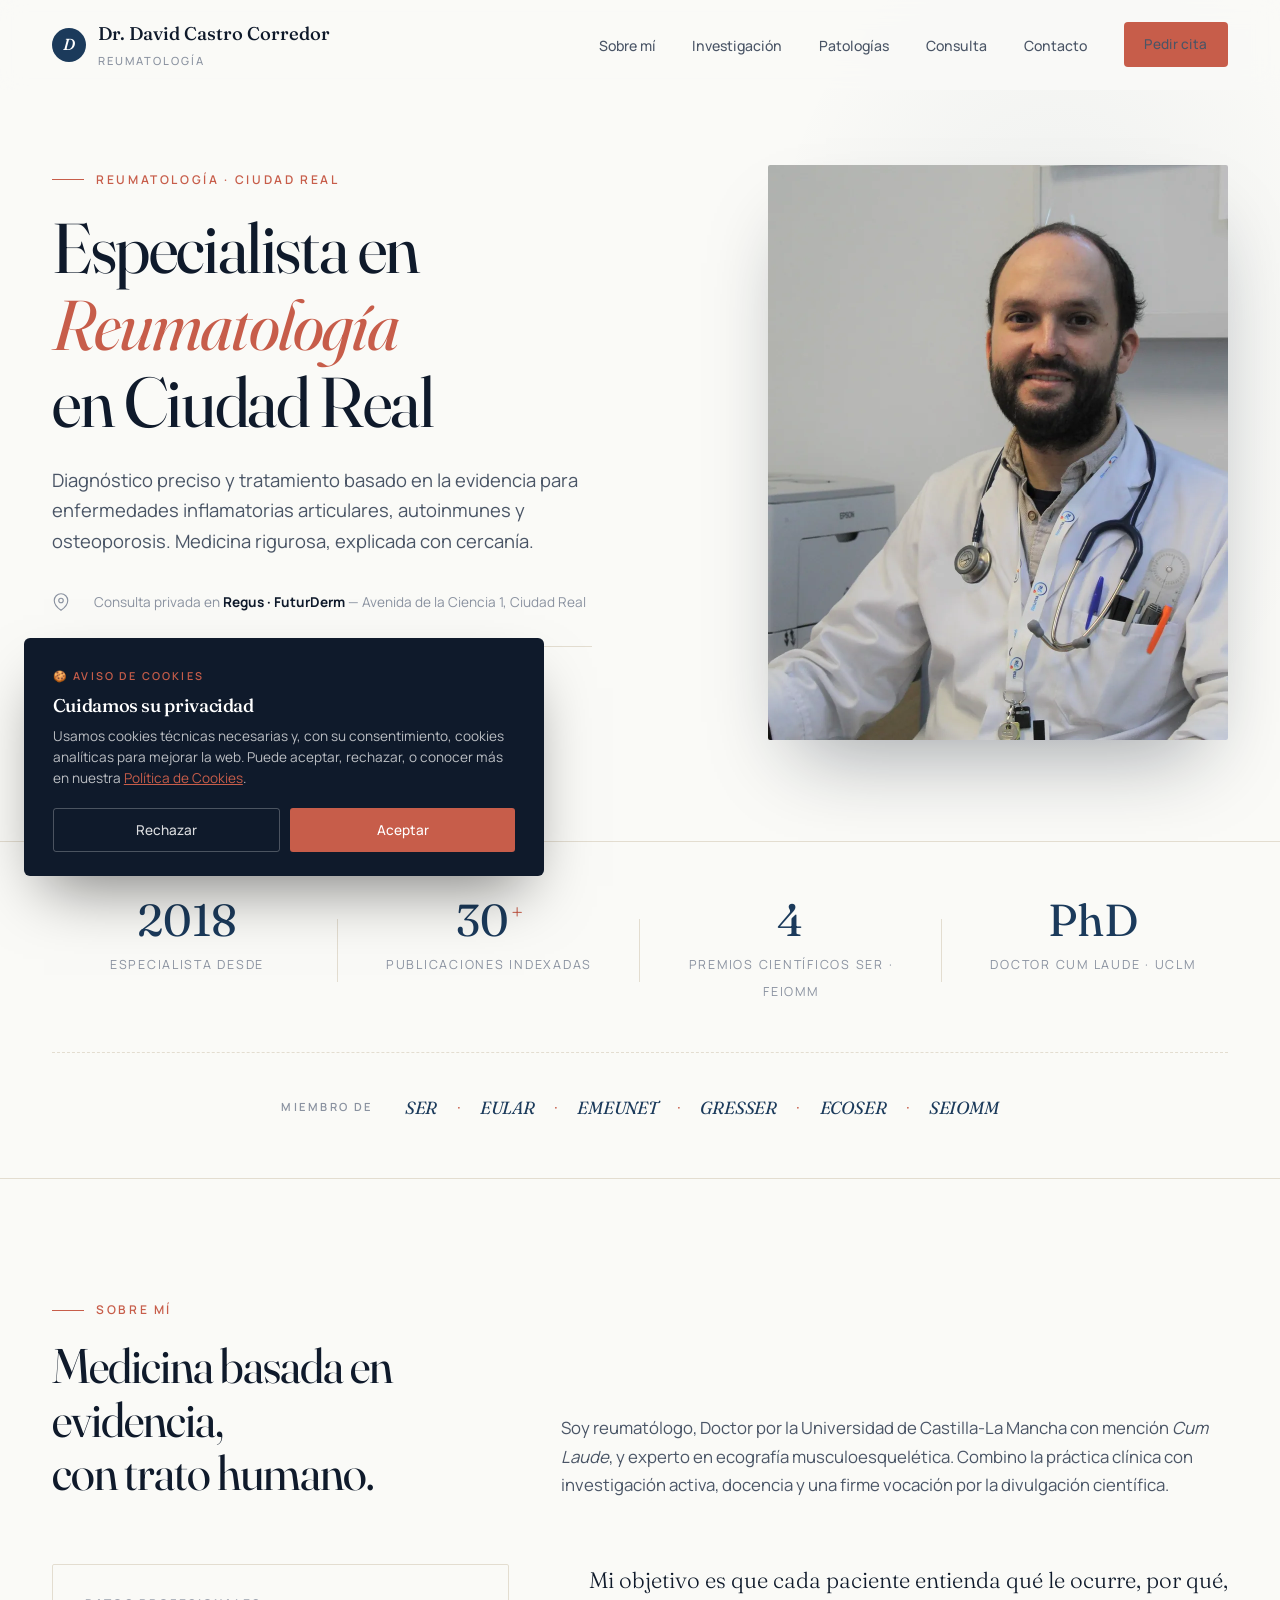
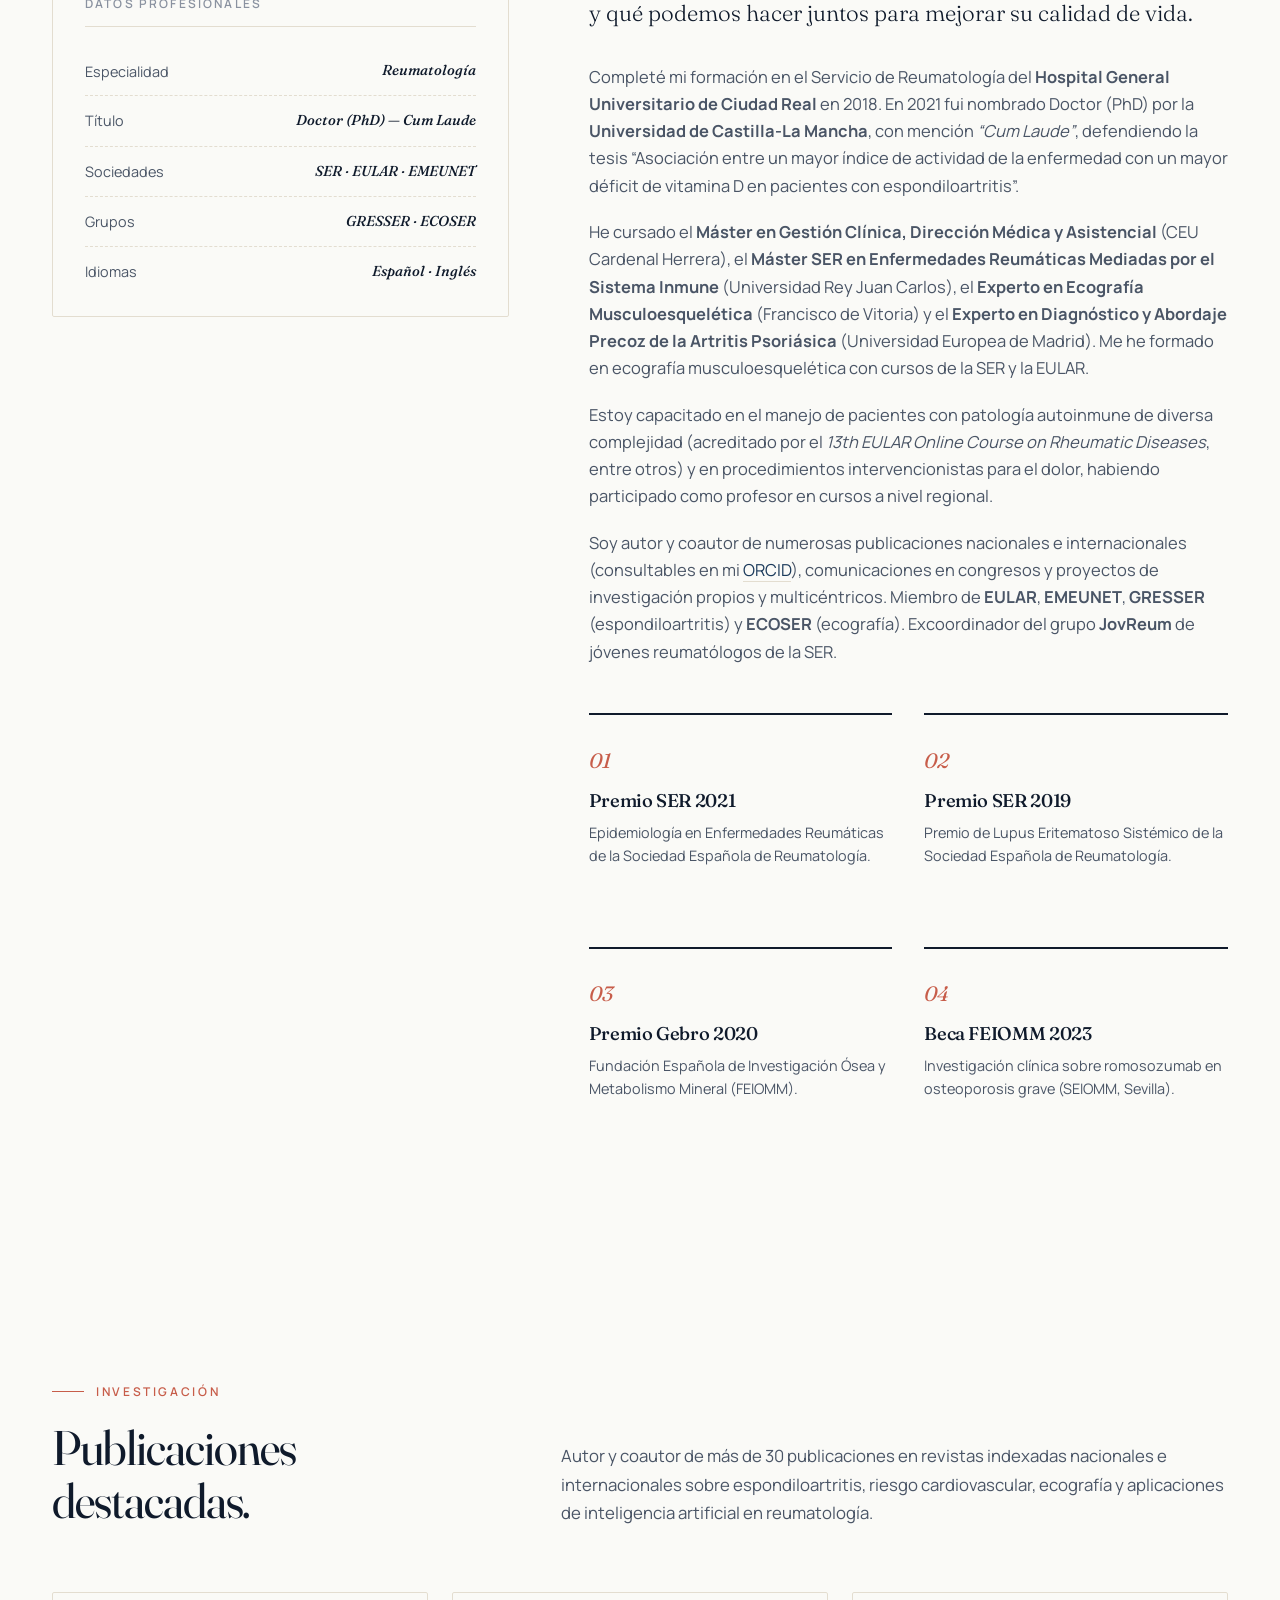
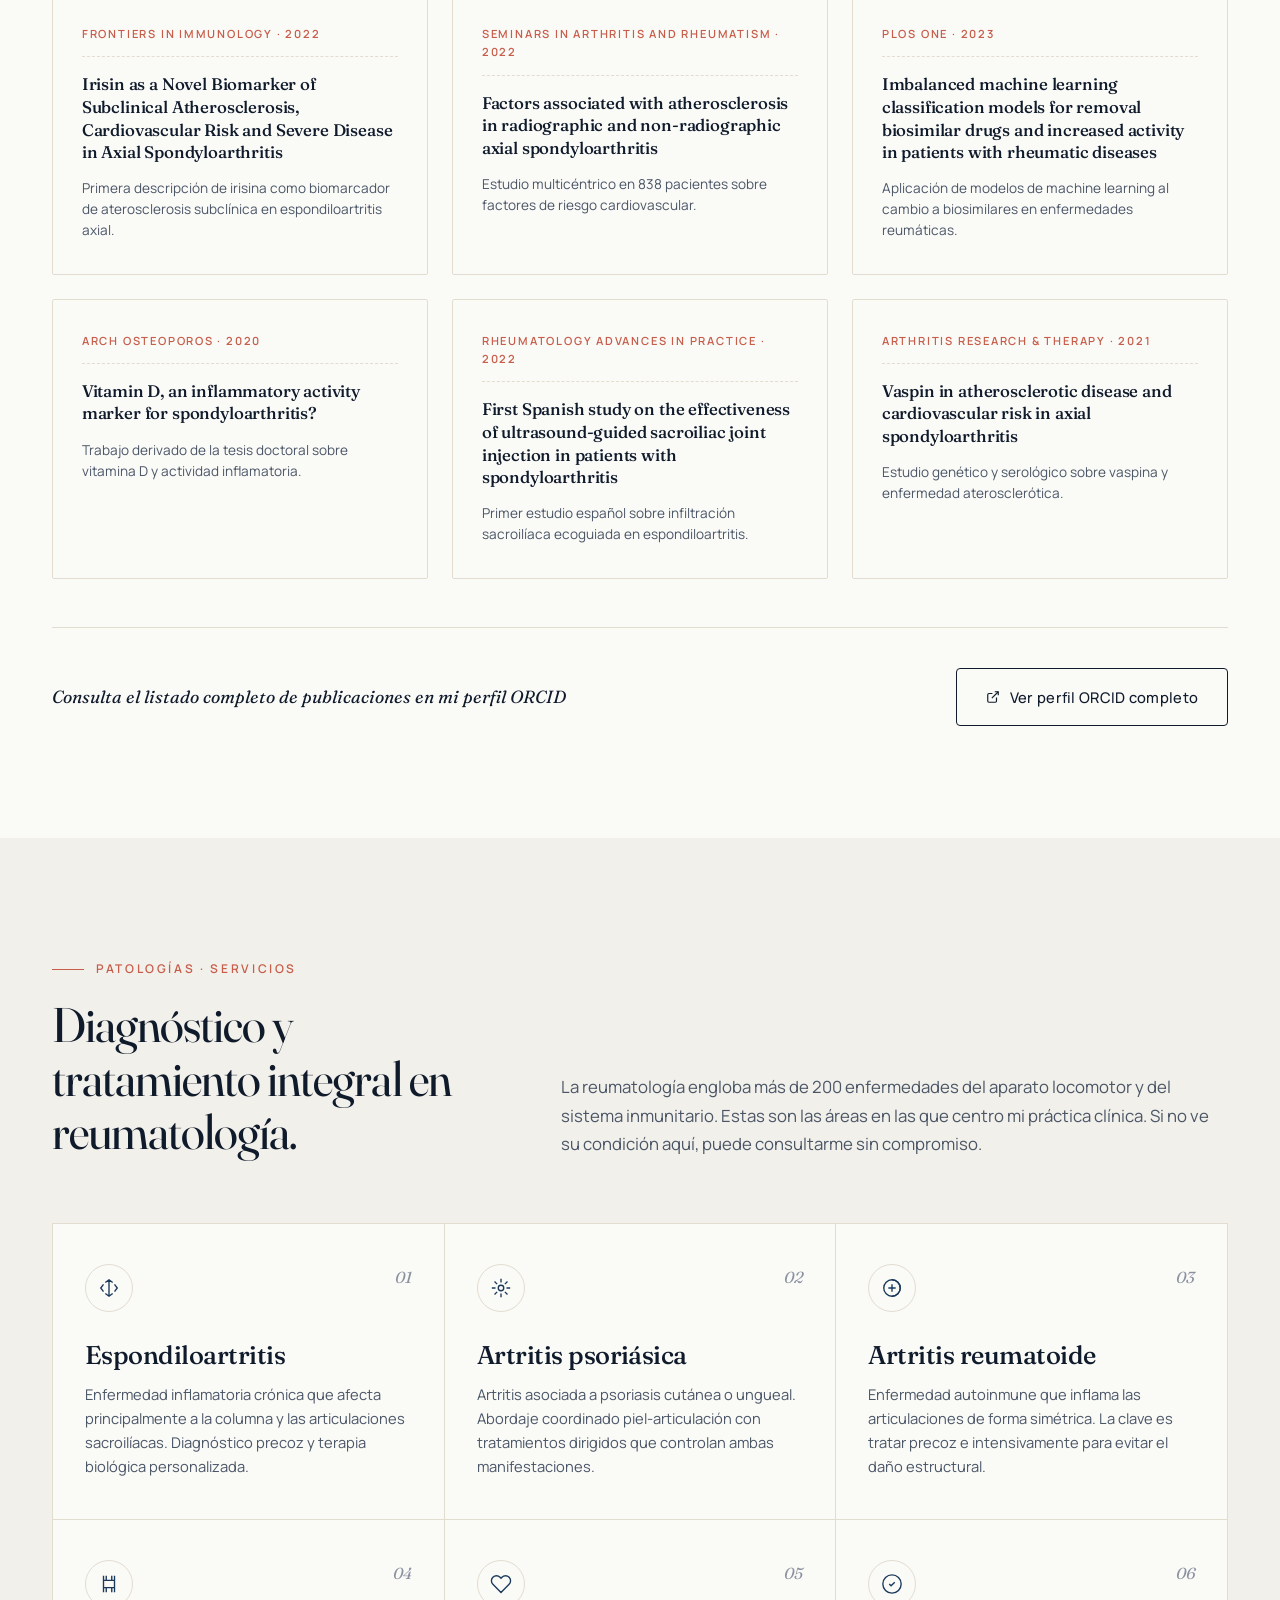
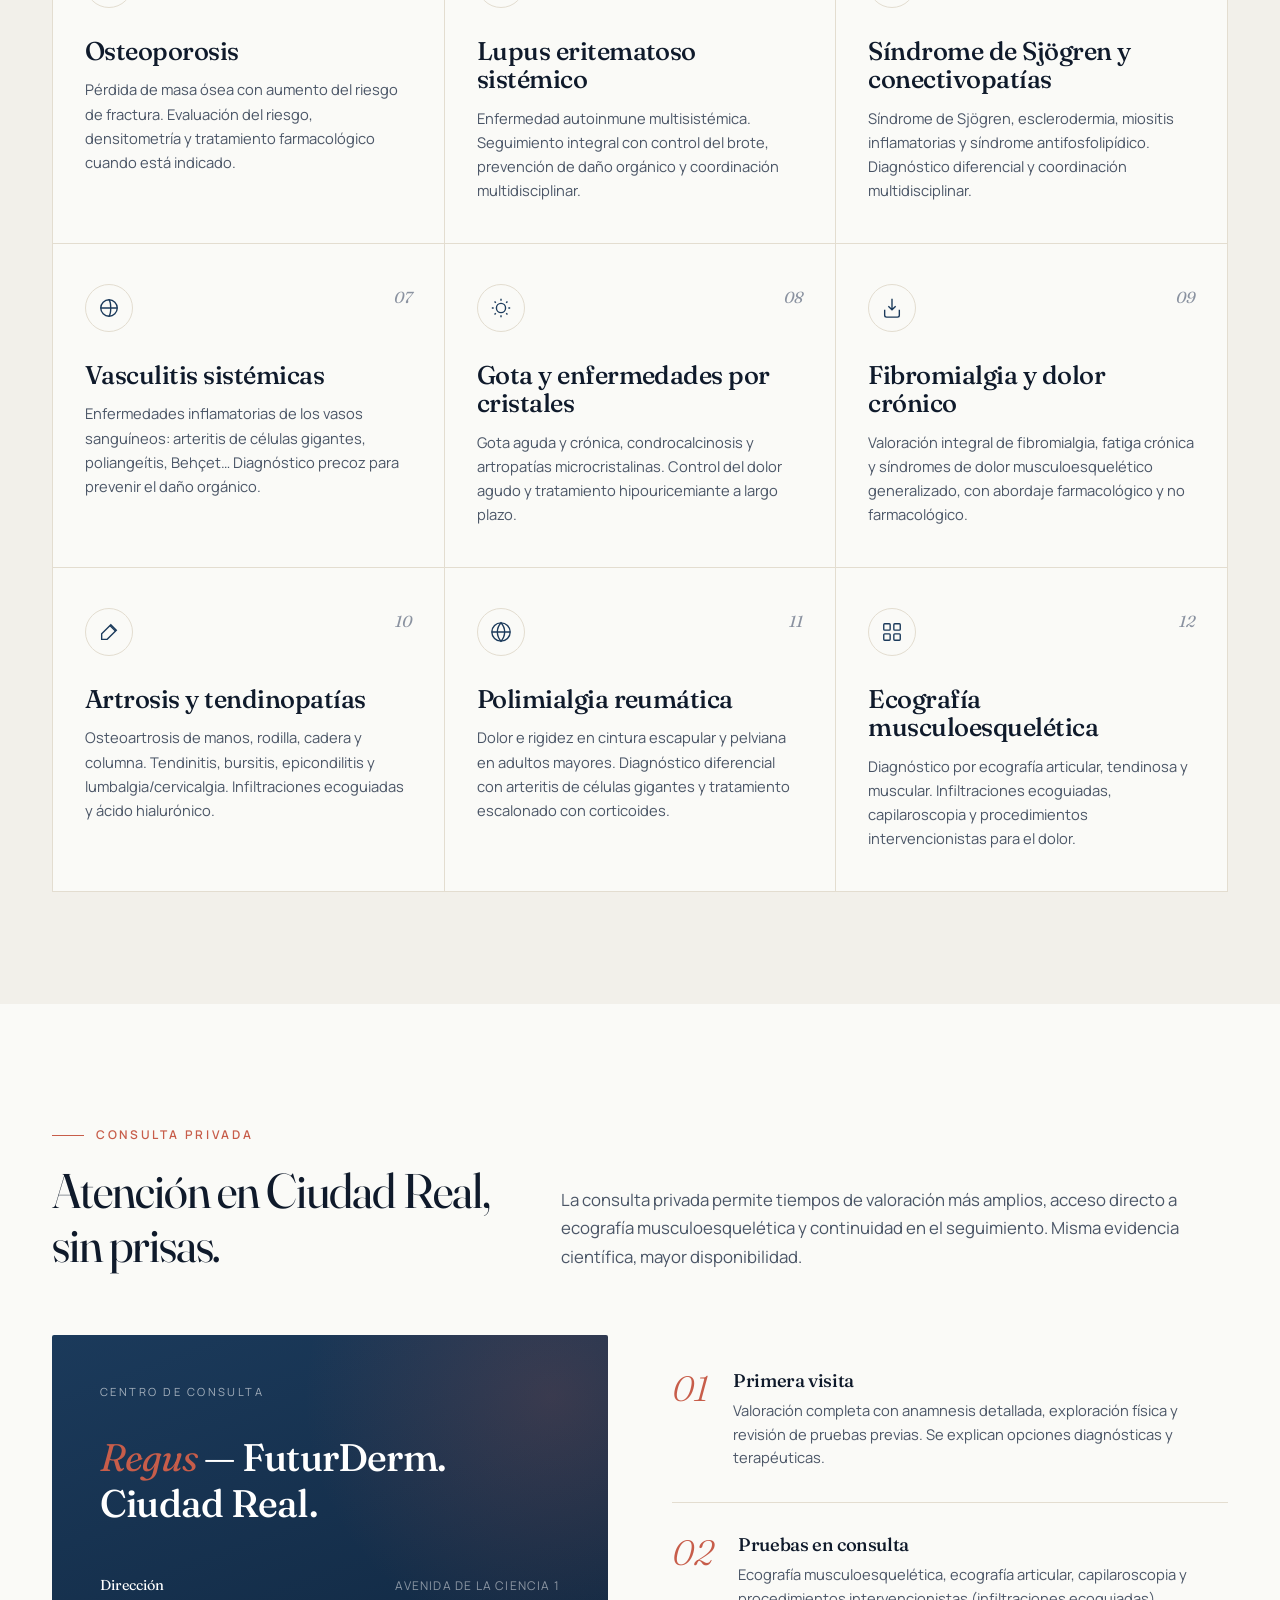
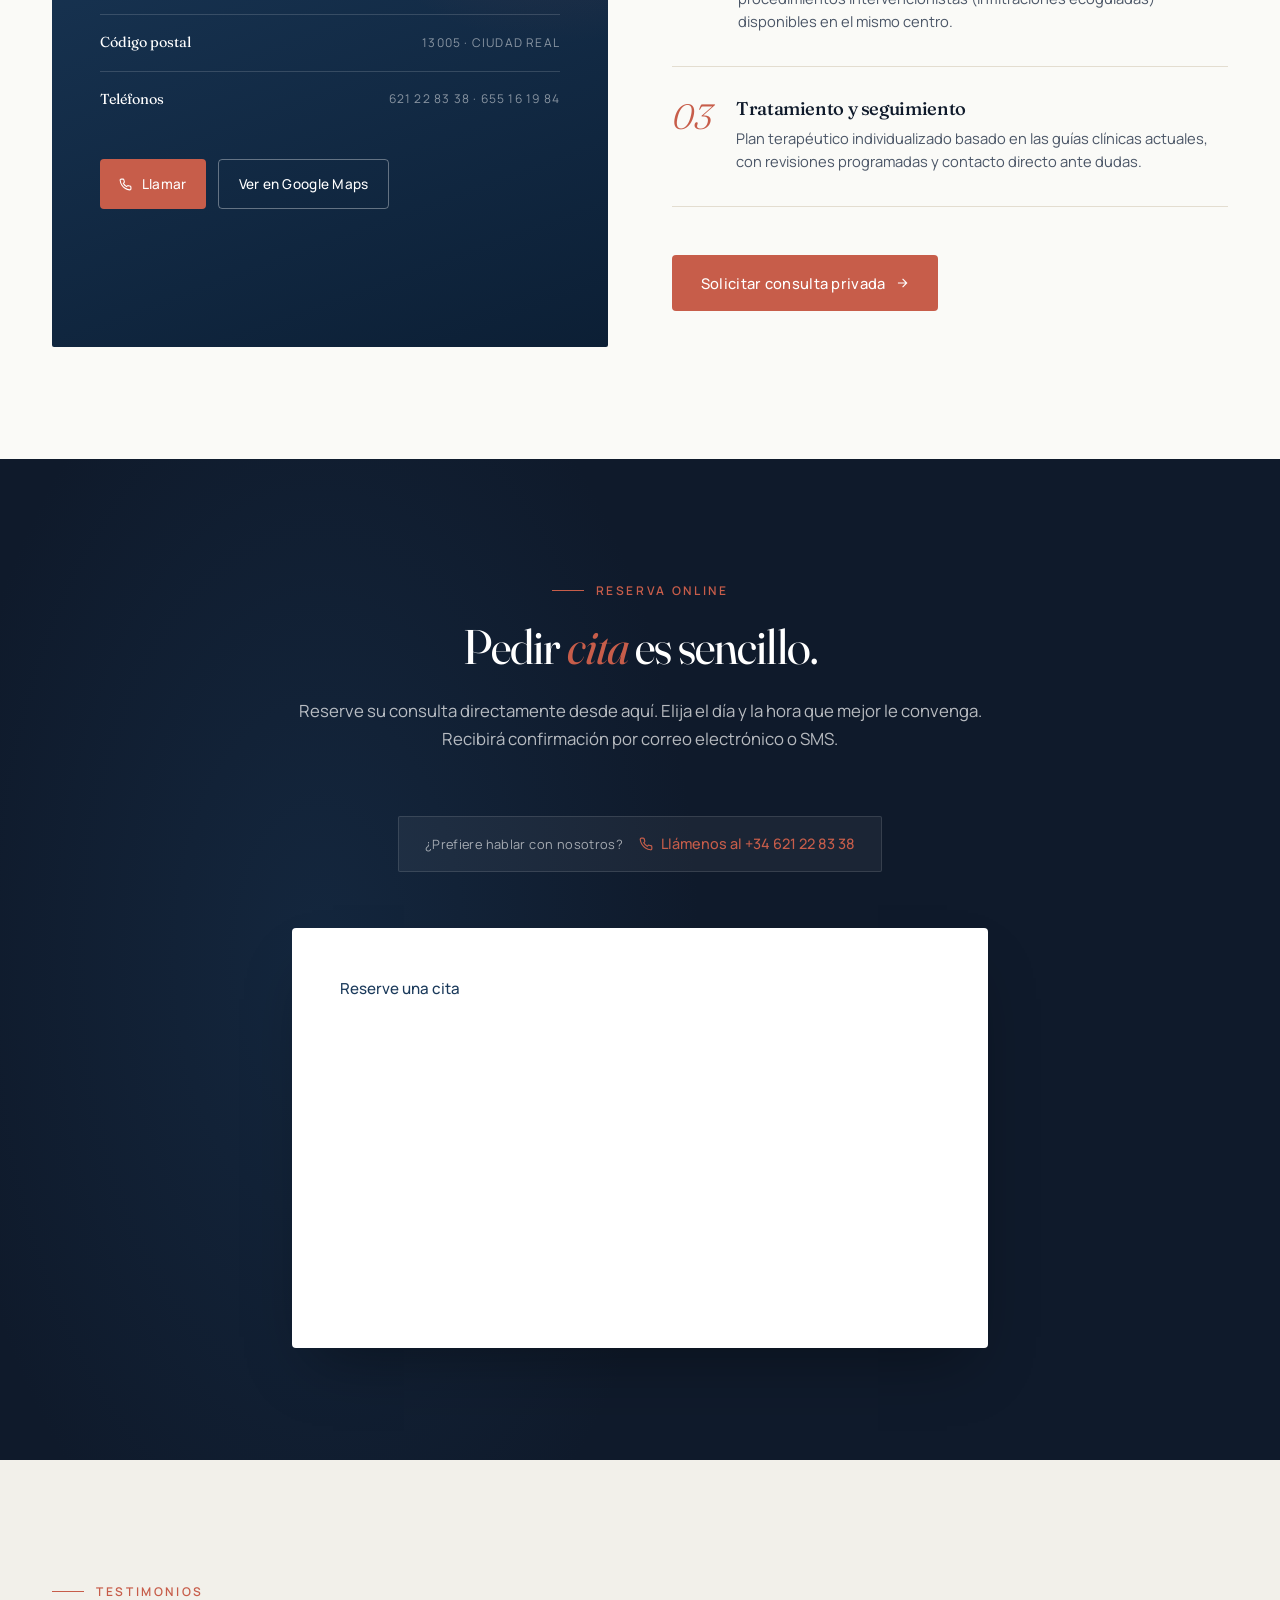
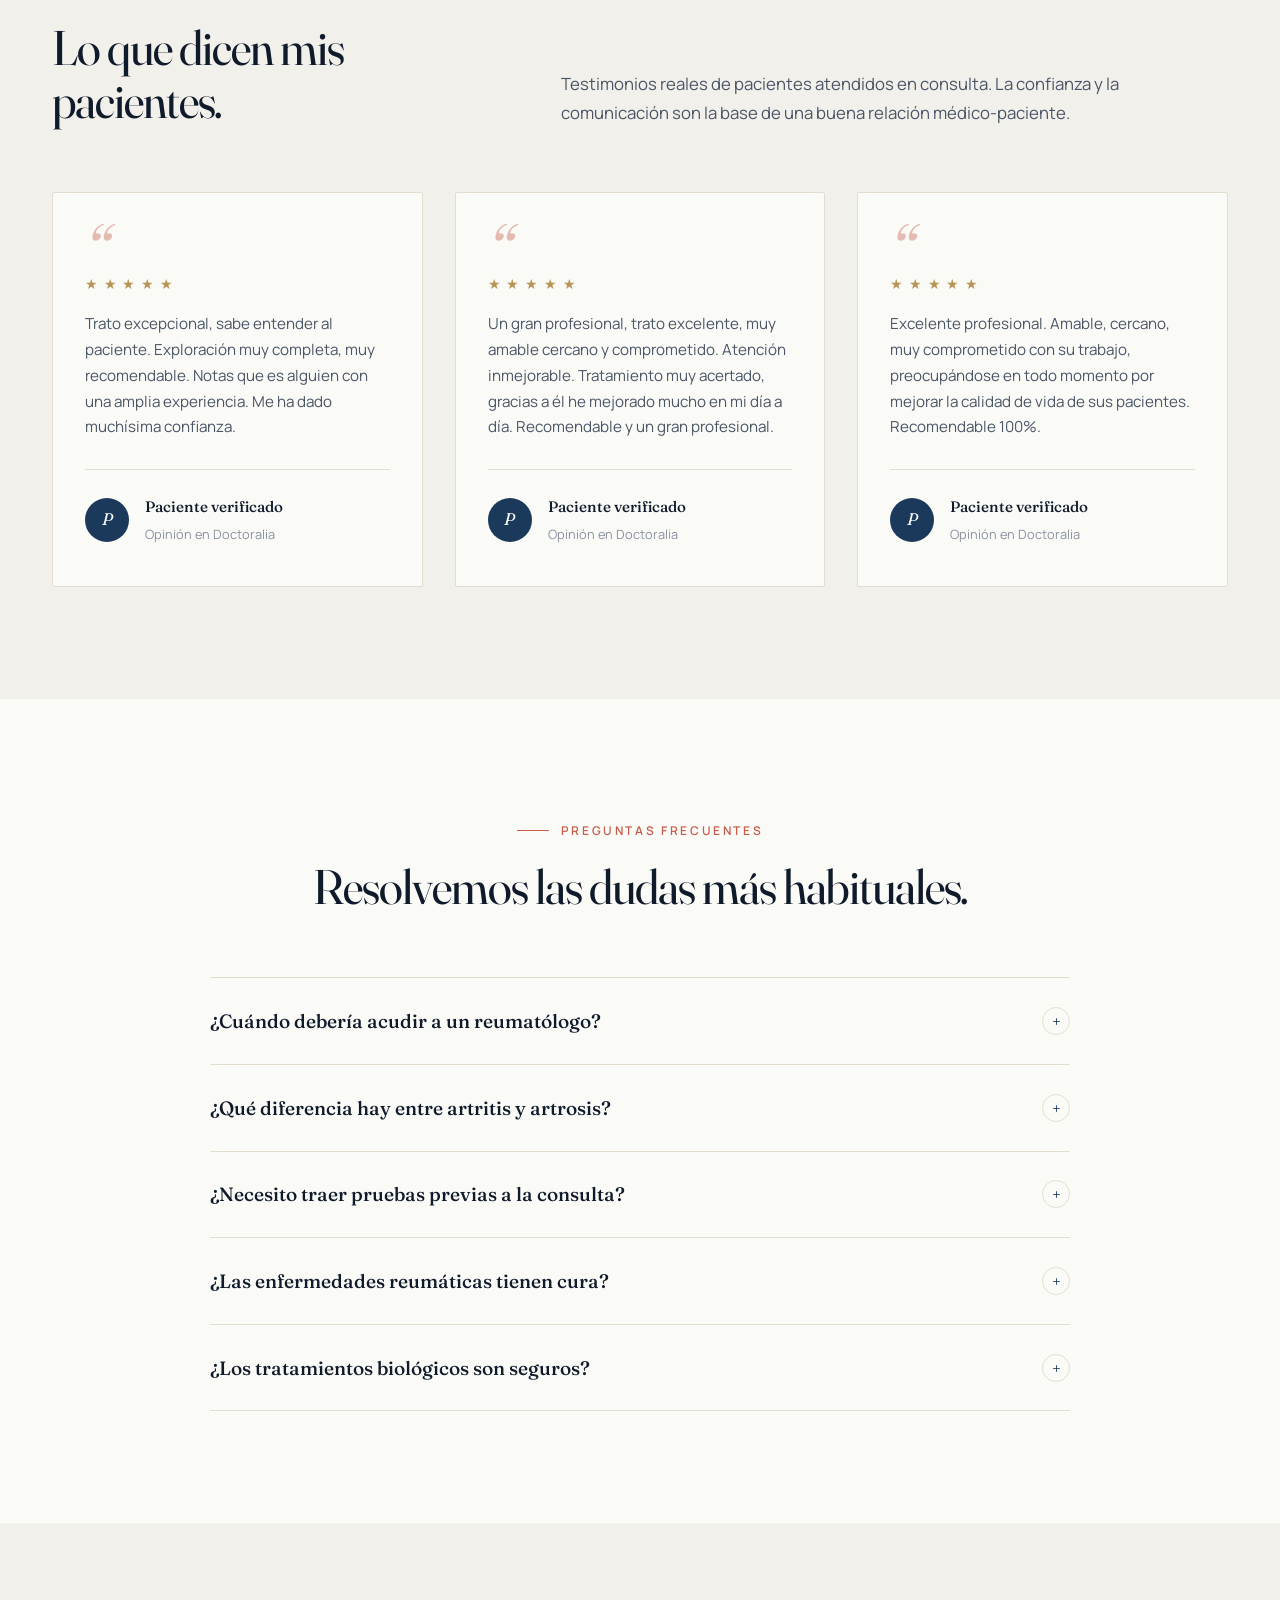
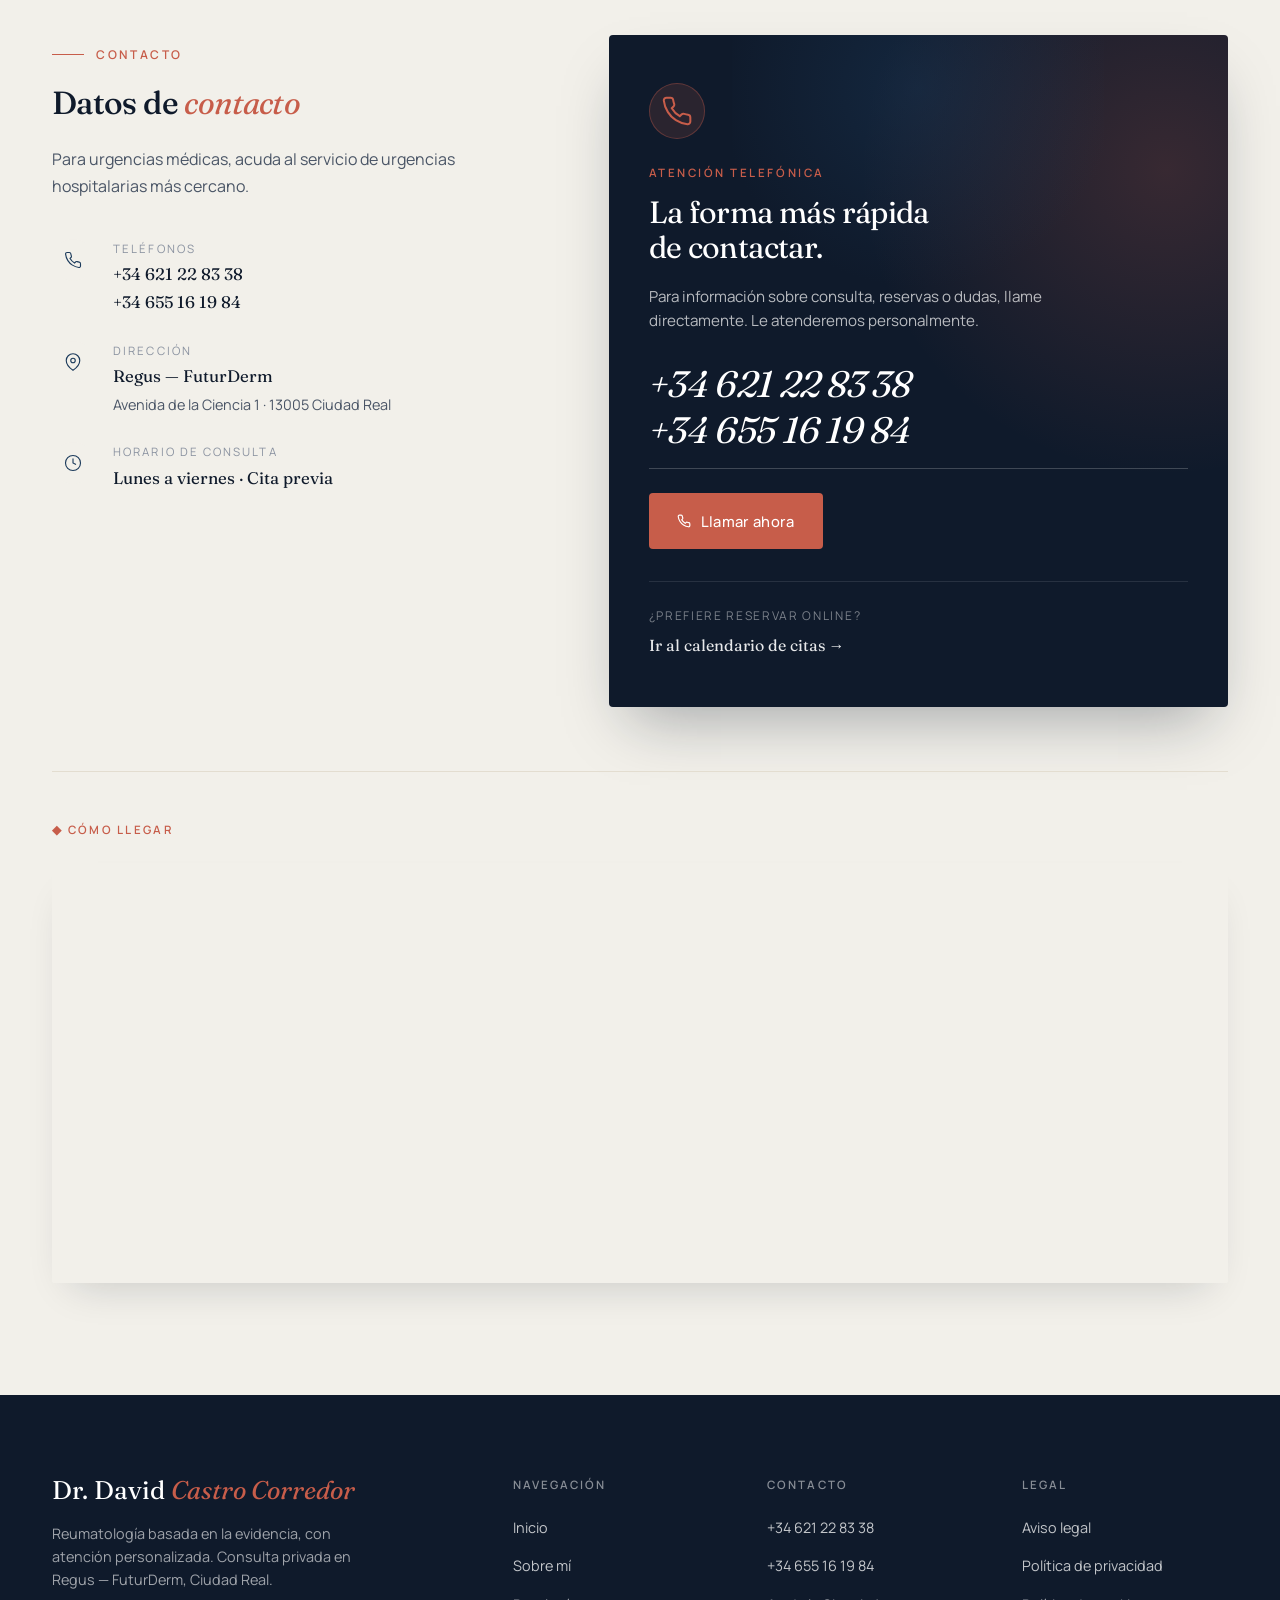
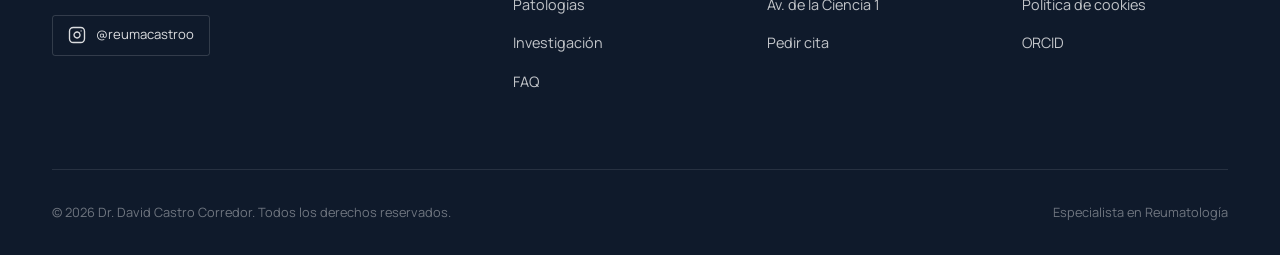
==== commit e7d365a7: "Add files via upload" ====
--- a/index.html
+++ b/index.html
@@ -1219,6 +1219,32 @@
     }
     .footer a:hover { color: var(--accent); }
 
+    /* Enlace social del footer */
+    .footer-social {
+      margin-top: 1.5rem;
+      display: flex;
+      gap: 1rem;
+    }
+    .footer-social a {
+      display: inline-flex;
+      align-items: center;
+      gap: 0.6rem;
+      padding: 0.55rem 0.95rem;
+      border: 1px solid rgba(255,255,255,0.15);
+      border-radius: 3px;
+      font-size: 0.82rem;
+      color: rgba(255,255,255,0.85) !important;
+      transition: all 0.3s ease;
+    }
+    .footer-social a:hover {
+      border-color: var(--accent);
+      color: #fff !important;
+      background: rgba(199, 93, 74, 0.12);
+    }
+    .footer-social svg {
+      flex-shrink: 0;
+    }
+
     .footer-bottom {
       padding-top: 2rem;
       border-top: 1px solid rgba(255,255,255,0.1);
@@ -1524,6 +1550,99 @@
     }
     .price-item-highlight:hover {
       background: #0c1f35;
+    }
+
+    /* ================================================================
+       BANNER DE COOKIES
+    ================================================================ */
+    .cookie-banner {
+      position: fixed;
+      bottom: 1.5rem;
+      left: 1.5rem;
+      right: 1.5rem;
+      max-width: 520px;
+      background: var(--ink);
+      color: #fff;
+      padding: 1.8rem 1.8rem 1.5rem;
+      border-radius: 6px;
+      box-shadow: 0 30px 60px -20px rgba(0,0,0,0.5);
+      z-index: 9999;
+      display: none;
+      opacity: 0;
+      transform: translateY(20px);
+      transition: opacity 0.4s ease, transform 0.4s ease;
+    }
+    .cookie-banner.visible {
+      display: block;
+      opacity: 1;
+      transform: translateY(0);
+    }
+    .cookie-banner-label {
+      font-family: var(--font-body);
+      font-size: 0.68rem;
+      letter-spacing: 0.2em;
+      text-transform: uppercase;
+      color: var(--accent);
+      font-weight: 600;
+      margin-bottom: 0.7rem;
+    }
+    .cookie-banner h4 {
+      font-family: var(--font-display);
+      font-size: 1.15rem;
+      color: #fff;
+      margin-bottom: 0.6rem;
+      font-weight: 500;
+    }
+    .cookie-banner p {
+      font-size: 0.85rem;
+      color: rgba(255,255,255,0.72);
+      line-height: 1.55;
+      margin-bottom: 1.2rem;
+    }
+    .cookie-banner p a {
+      color: var(--accent);
+      text-decoration: underline;
+    }
+    .cookie-banner-actions {
+      display: flex;
+      gap: 0.6rem;
+      flex-wrap: wrap;
+    }
+    .cookie-btn {
+      flex: 1;
+      min-width: 130px;
+      padding: 0.75rem 1rem;
+      font-family: var(--font-body);
+      font-size: 0.85rem;
+      font-weight: 500;
+      border: none;
+      border-radius: 3px;
+      cursor: pointer;
+      transition: all 0.2s;
+    }
+    .cookie-btn-accept {
+      background: var(--accent);
+      color: #fff;
+    }
+    .cookie-btn-accept:hover { background: var(--accent-dark); }
+    .cookie-btn-reject {
+      background: transparent;
+      color: rgba(255,255,255,0.85);
+      border: 1px solid rgba(255,255,255,0.25);
+    }
+    .cookie-btn-reject:hover {
+      background: rgba(255,255,255,0.08);
+      border-color: rgba(255,255,255,0.4);
+    }
+    @media (max-width: 520px) {
+      .cookie-banner {
+        bottom: 1rem;
+        left: 1rem;
+        right: 1rem;
+        padding: 1.4rem 1.4rem 1.2rem;
+      }
+      .cookie-banner-actions { flex-direction: column; }
+      .cookie-btn { width: 100%; }
     }
 
     /* ================================================================
@@ -2592,6 +2711,18 @@
             Reumatología basada en la evidencia, con atención personalizada.
             Consulta privada en Regus — FuturDerm, Ciudad Real.
           </p>
+
+          <!-- Redes sociales -->
+          <div class="footer-social">
+            <a href="https://www.instagram.com/reumacastroo/" target="_blank" rel="noopener" aria-label="Instagram @reumacastroo">
+              <svg width="18" height="18" viewBox="0 0 24 24" fill="none" stroke="currentColor" stroke-width="1.8" stroke-linecap="round" stroke-linejoin="round">
+                <rect x="2" y="2" width="20" height="20" rx="5" ry="5"/>
+                <path d="M16 11.37A4 4 0 1 1 12.63 8 4 4 0 0 1 16 11.37z"/>
+                <line x1="17.5" y1="6.5" x2="17.51" y2="6.5"/>
+              </svg>
+              <span>@reumacastroo</span>
+            </a>
+          </div>
         </div>
 
         <div>
@@ -2616,13 +2747,12 @@
         </div>
 
         <div>
-          <h5>Científico</h5>
+          <h5>Legal</h5>
           <ul>
+            <li><a href="aviso-legal.html">Aviso legal</a></li>
+            <li><a href="politica-privacidad.html">Política de privacidad</a></li>
+            <li><a href="politica-cookies.html">Política de cookies</a></li>
             <li><a href="https://orcid.org/0000-0001-7315-6274" target="_blank" rel="noopener">ORCID</a></li>
-            <li><a href="#">Publicaciones</a></li>
-            <li><a href="#">Aviso legal</a></li>
-            <li><a href="#">Política de privacidad</a></li>
-            <li><a href="#">Política de cookies</a></li>
           </ul>
         </div>
       </div>
@@ -2647,6 +2777,84 @@
       <path d="M12 19V5M5 12l7-7 7 7"/>
     </svg>
   </button>
+
+  <!-- ============================================================
+       BANNER DE COOKIES (conforme a AEPD)
+  ============================================================ -->
+  <div class="cookie-banner" id="cookieBanner" role="dialog" aria-labelledby="cookieTitle" aria-describedby="cookieDesc">
+    <div class="cookie-banner-label">🍪 Aviso de cookies</div>
+    <h4 id="cookieTitle">Cuidamos su privacidad</h4>
+    <p id="cookieDesc">
+      Usamos cookies técnicas necesarias y, con su consentimiento, cookies analíticas
+      para mejorar la web. Puede aceptar, rechazar, o conocer más en nuestra
+      <a href="politica-cookies.html">Política de Cookies</a>.
+    </p>
+    <div class="cookie-banner-actions">
+      <button class="cookie-btn cookie-btn-reject" id="cookieReject">Rechazar</button>
+      <button class="cookie-btn cookie-btn-accept" id="cookieAccept">Aceptar</button>
+    </div>
+  </div>
+
+  <!-- ============================================================
+       GOOGLE ANALYTICS 4 — ACTIVACIÓN CONDICIONAL
+
+       ⚠️ PARA ACTIVARLO:
+       1. Crea una propiedad en https://analytics.google.com
+       2. Copia el ID de medición (formato: G-XXXXXXXXXX)
+       3. Sustituye 'G-XXXXXXXXXX' abajo por tu ID real
+       4. El script solo se carga si el usuario acepta las cookies
+  ============================================================ -->
+  <script>
+    // ID de medición de GA4 - SUSTITUIR por el tuyo cuando lo tengas
+    window.GA_MEASUREMENT_ID = 'G-XXXXXXXXXX';
+
+    function loadGoogleAnalytics() {
+      if (!window.GA_MEASUREMENT_ID || window.GA_MEASUREMENT_ID === 'G-XXXXXXXXXX') return;
+      if (window.gaLoaded) return;
+      window.gaLoaded = true;
+
+      // Cargar script de gtag.js
+      const s = document.createElement('script');
+      s.async = true;
+      s.src = 'https://www.googletagmanager.com/gtag/js?id=' + window.GA_MEASUREMENT_ID;
+      document.head.appendChild(s);
+
+      window.dataLayer = window.dataLayer || [];
+      function gtag(){ dataLayer.push(arguments); }
+      window.gtag = gtag;
+      gtag('js', new Date());
+      gtag('config', window.GA_MEASUREMENT_ID, {
+        anonymize_ip: true,
+        cookie_flags: 'SameSite=None;Secure'
+      });
+    }
+
+    // Gestión del consentimiento
+    (function() {
+      const banner = document.getElementById('cookieBanner');
+      const btnAccept = document.getElementById('cookieAccept');
+      const btnReject = document.getElementById('cookieReject');
+      const consent = localStorage.getItem('cookie_consent');
+
+      if (consent === 'accepted') {
+        loadGoogleAnalytics();
+      } else if (consent !== 'rejected') {
+        // No hay decisión previa → mostrar banner tras 800ms para no saturar la primera impresión
+        setTimeout(() => banner.classList.add('visible'), 800);
+      }
+
+      btnAccept.addEventListener('click', () => {
+        localStorage.setItem('cookie_consent', 'accepted');
+        banner.classList.remove('visible');
+        loadGoogleAnalytics();
+      });
+
+      btnReject.addEventListener('click', () => {
+        localStorage.setItem('cookie_consent', 'rejected');
+        banner.classList.remove('visible');
+      });
+    })();
+  </script>
 
   <!-- ===============================================================
        JAVASCRIPT
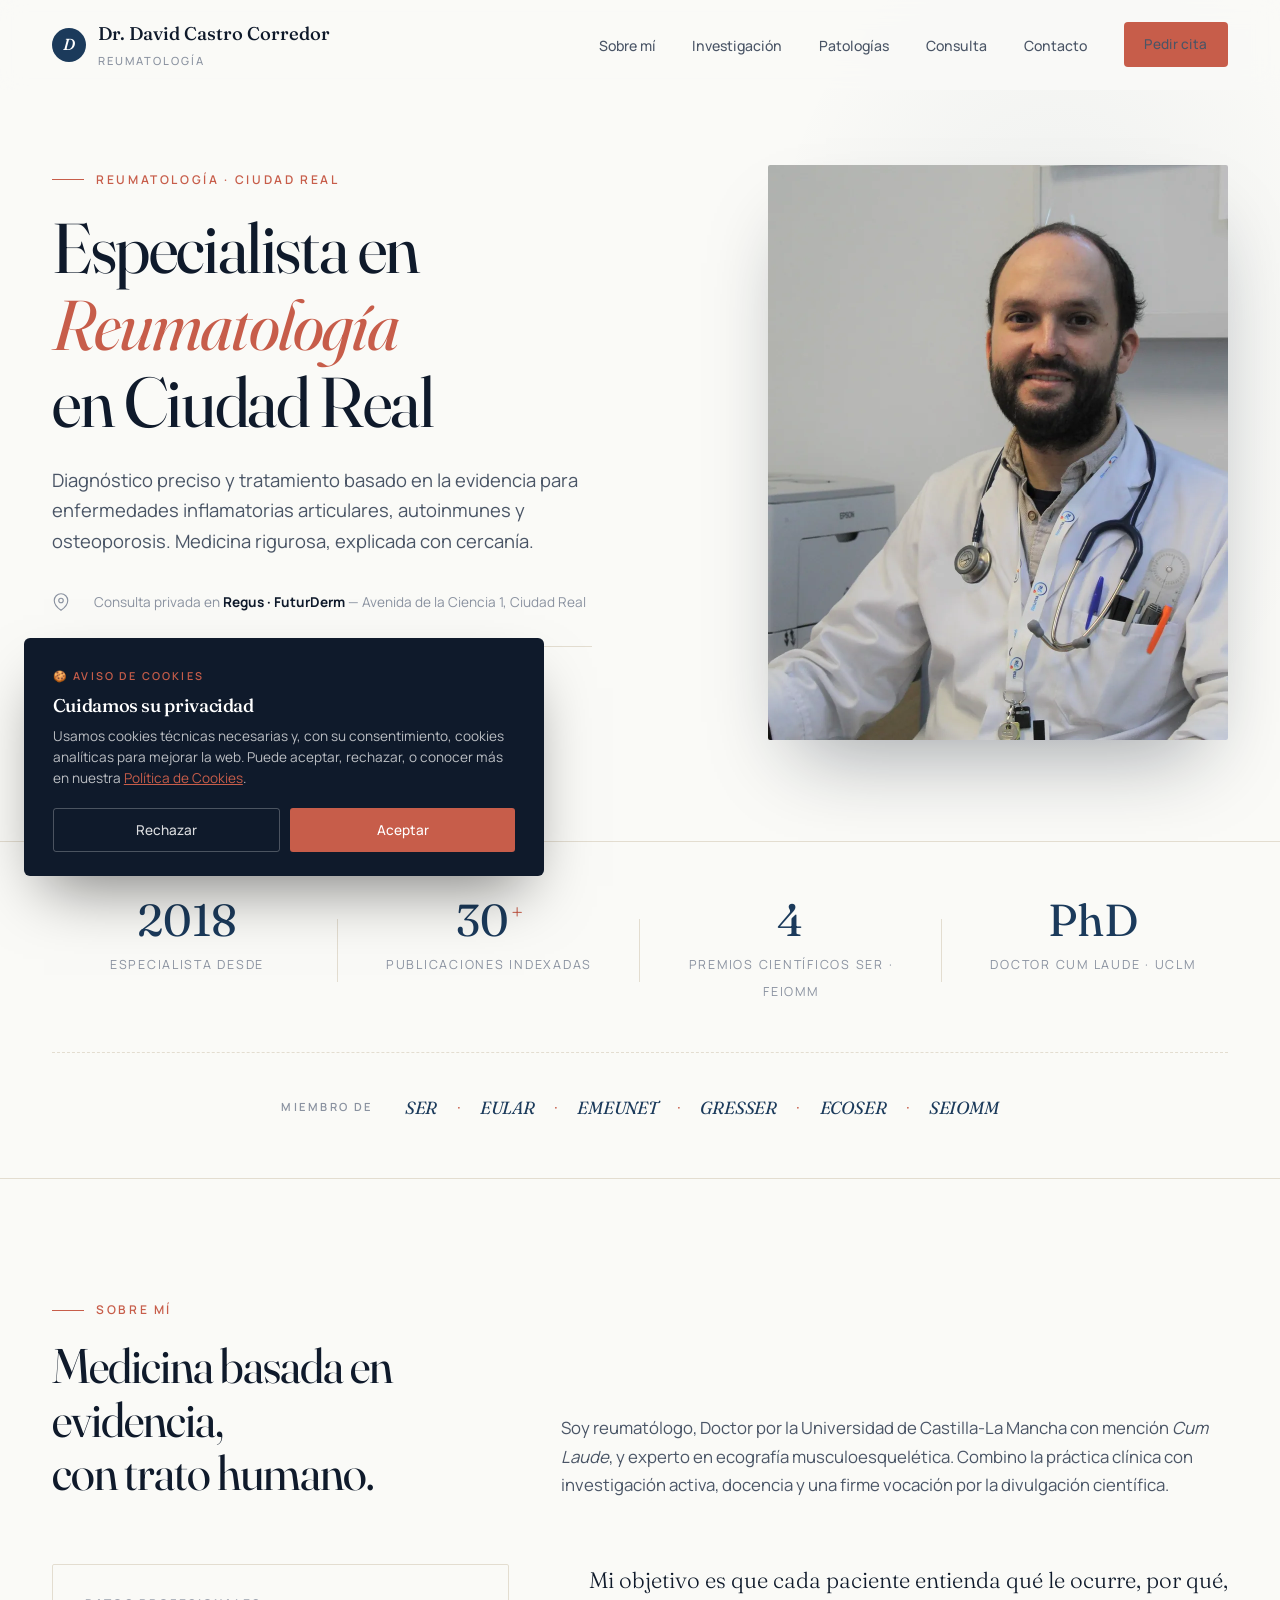
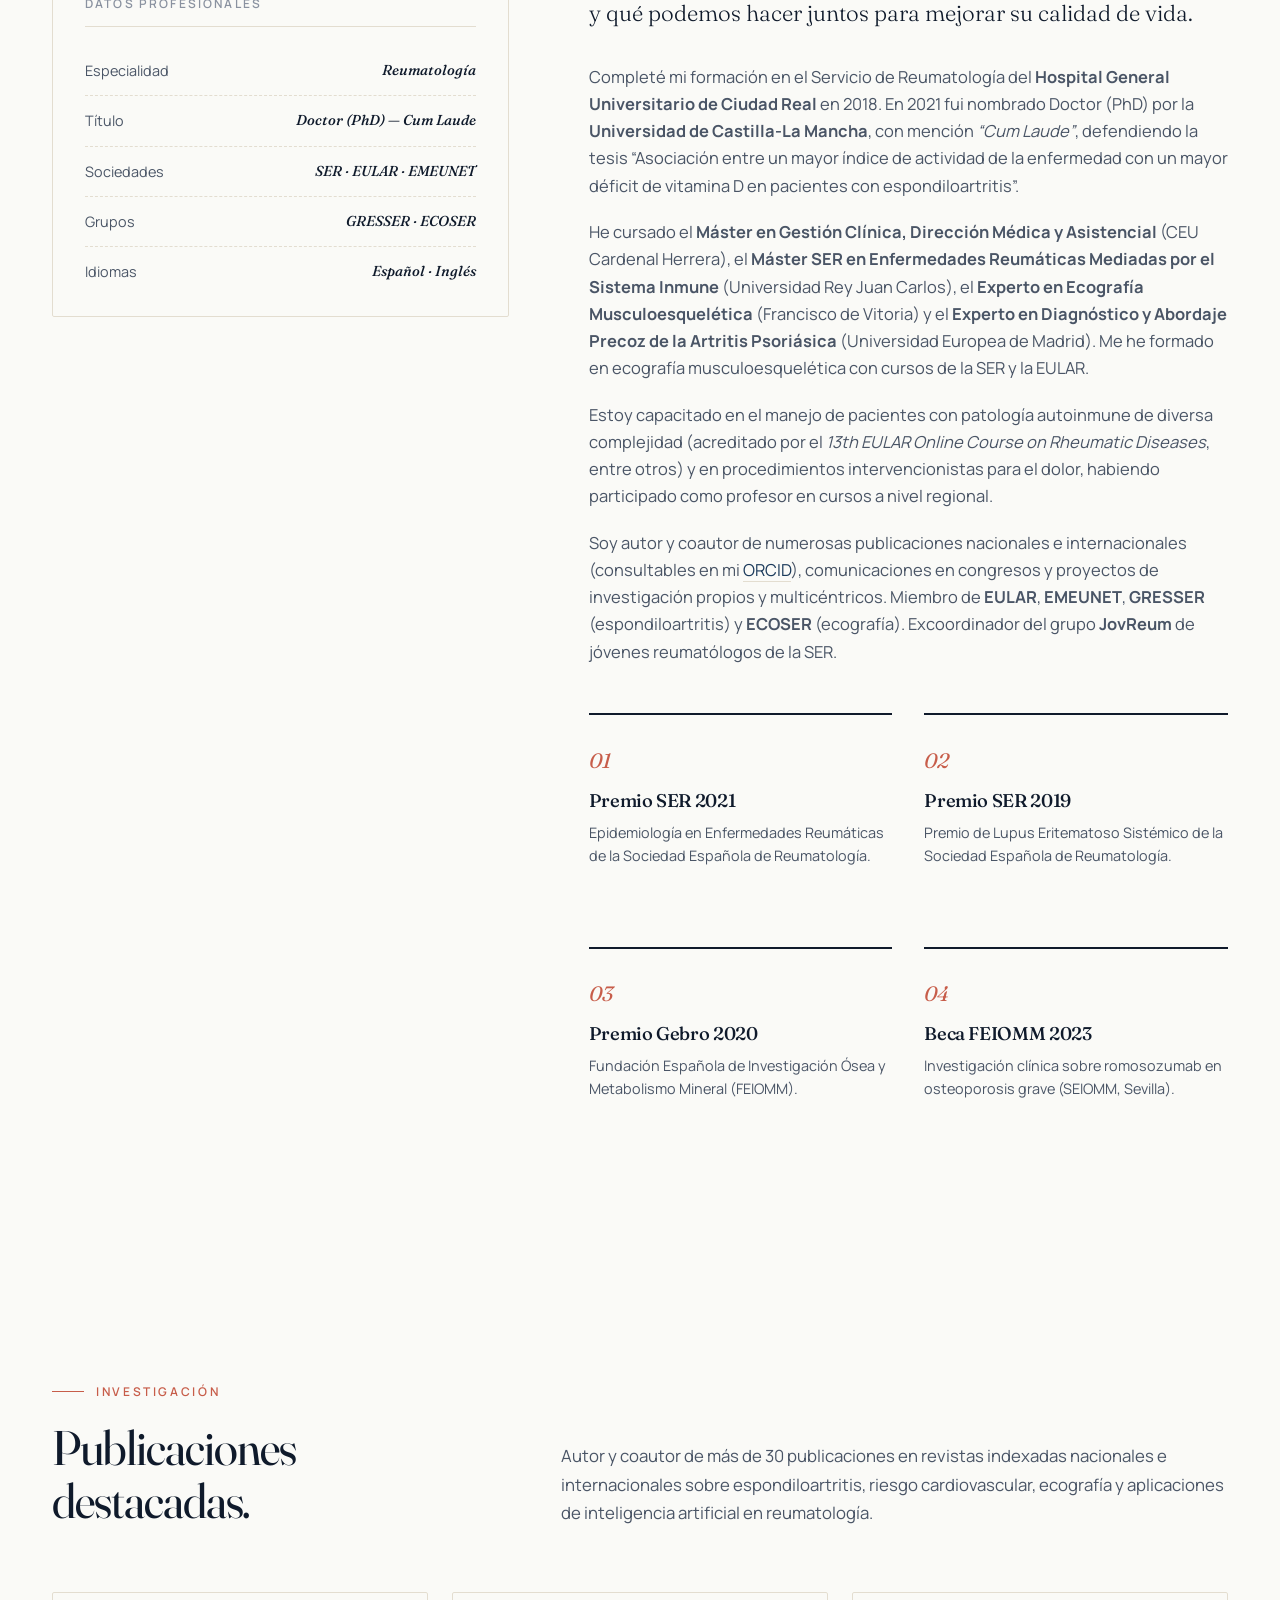
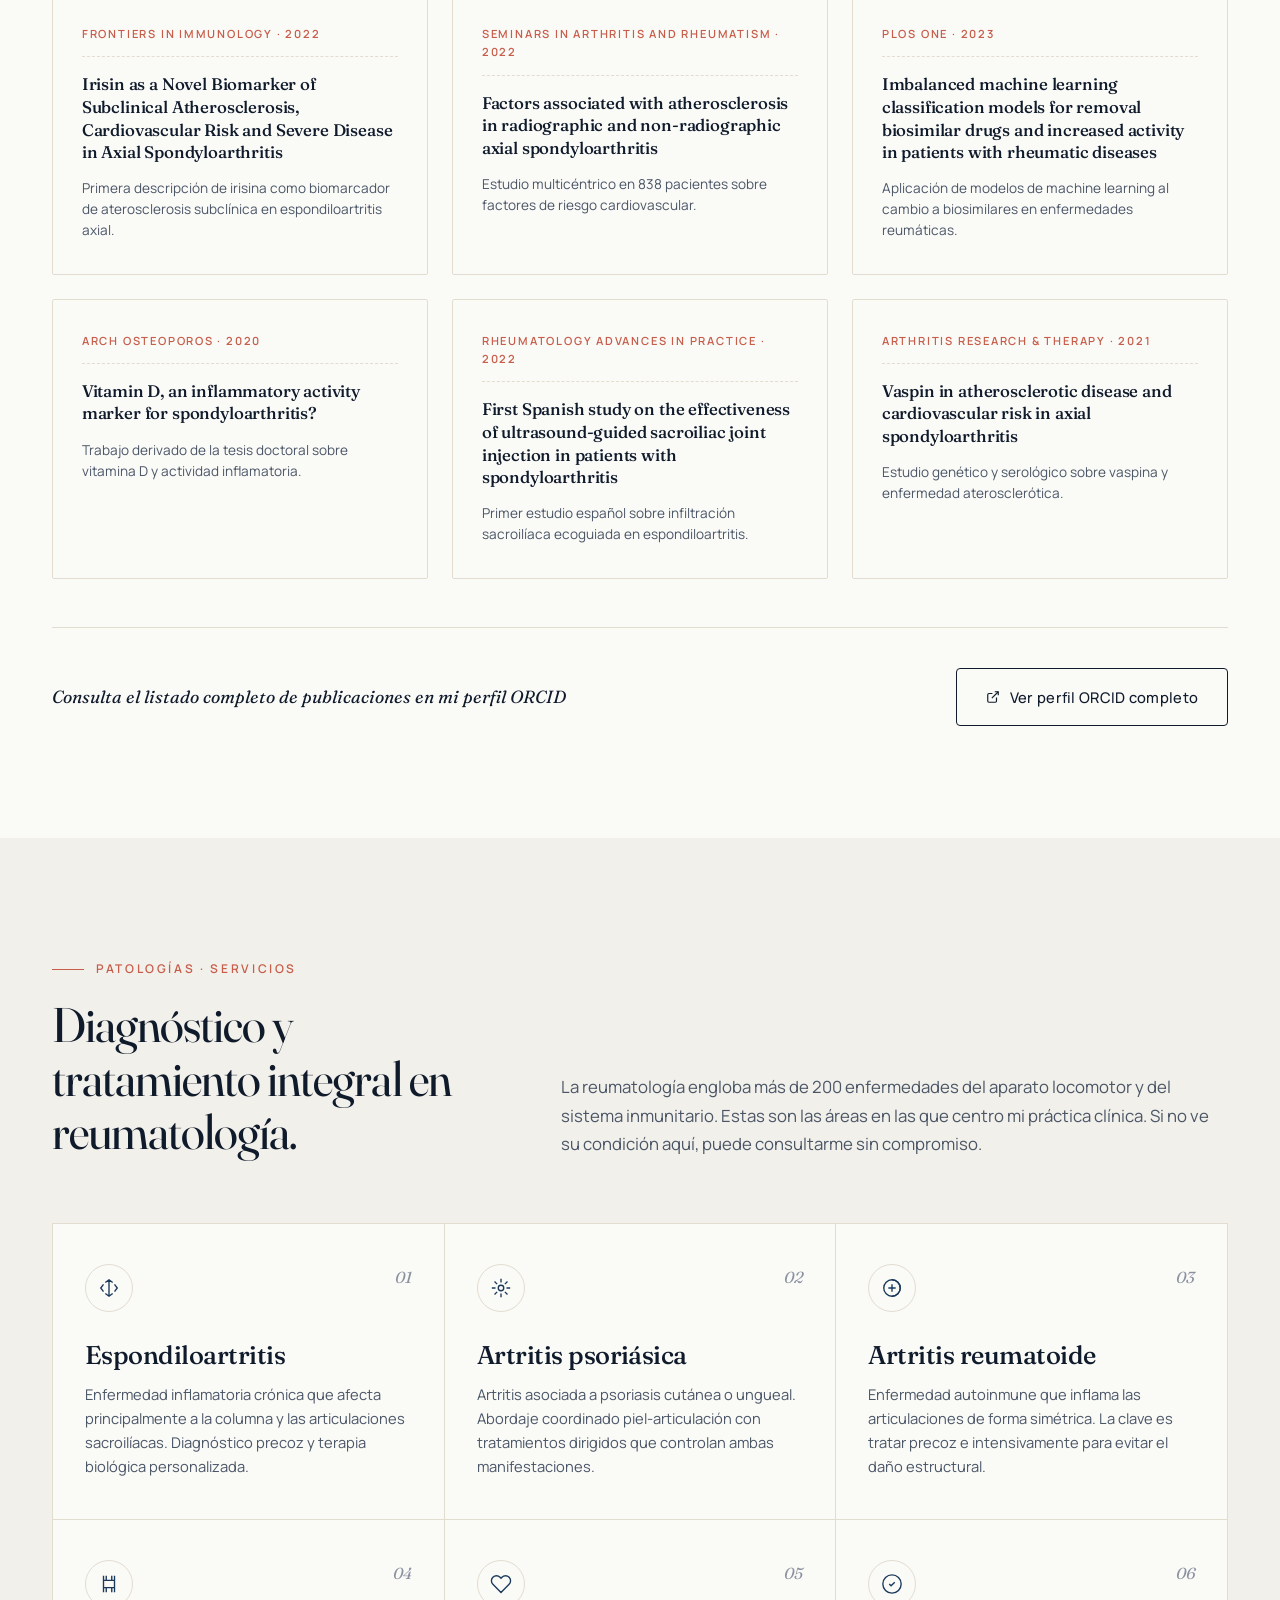
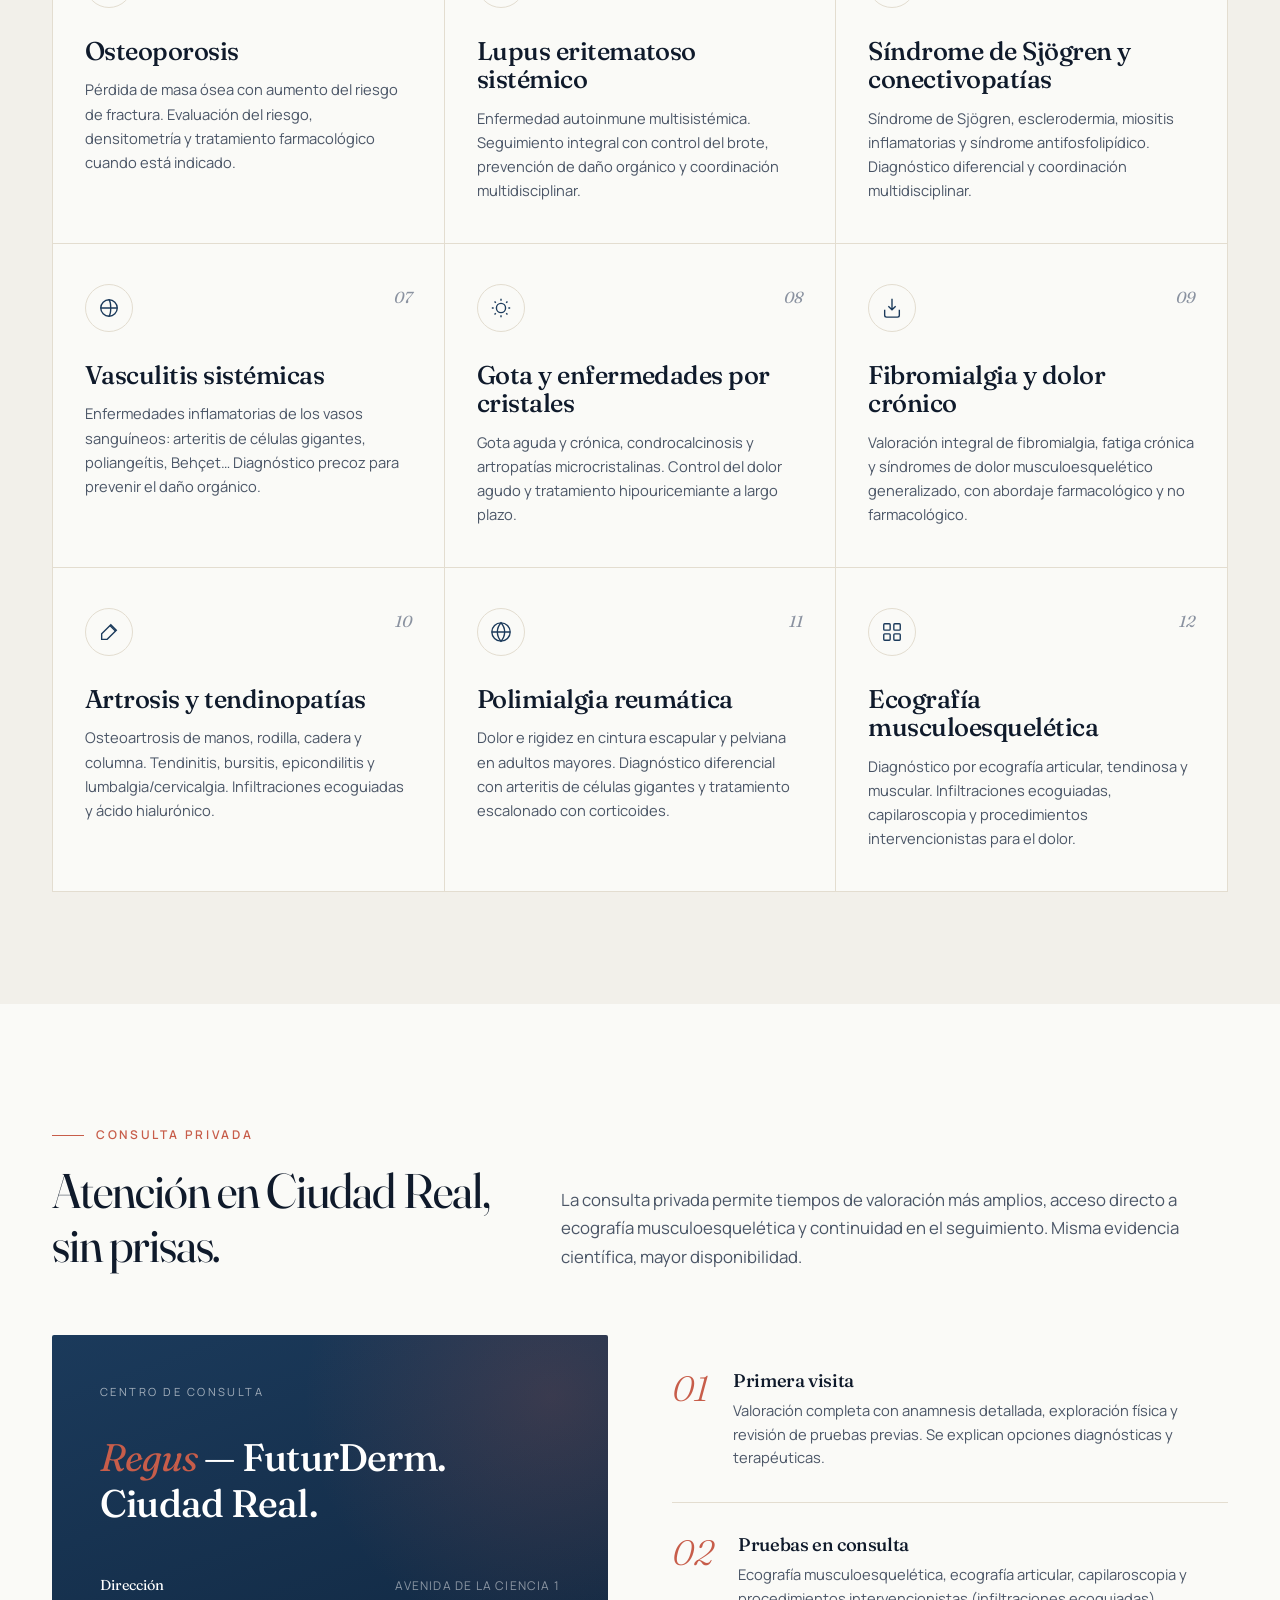
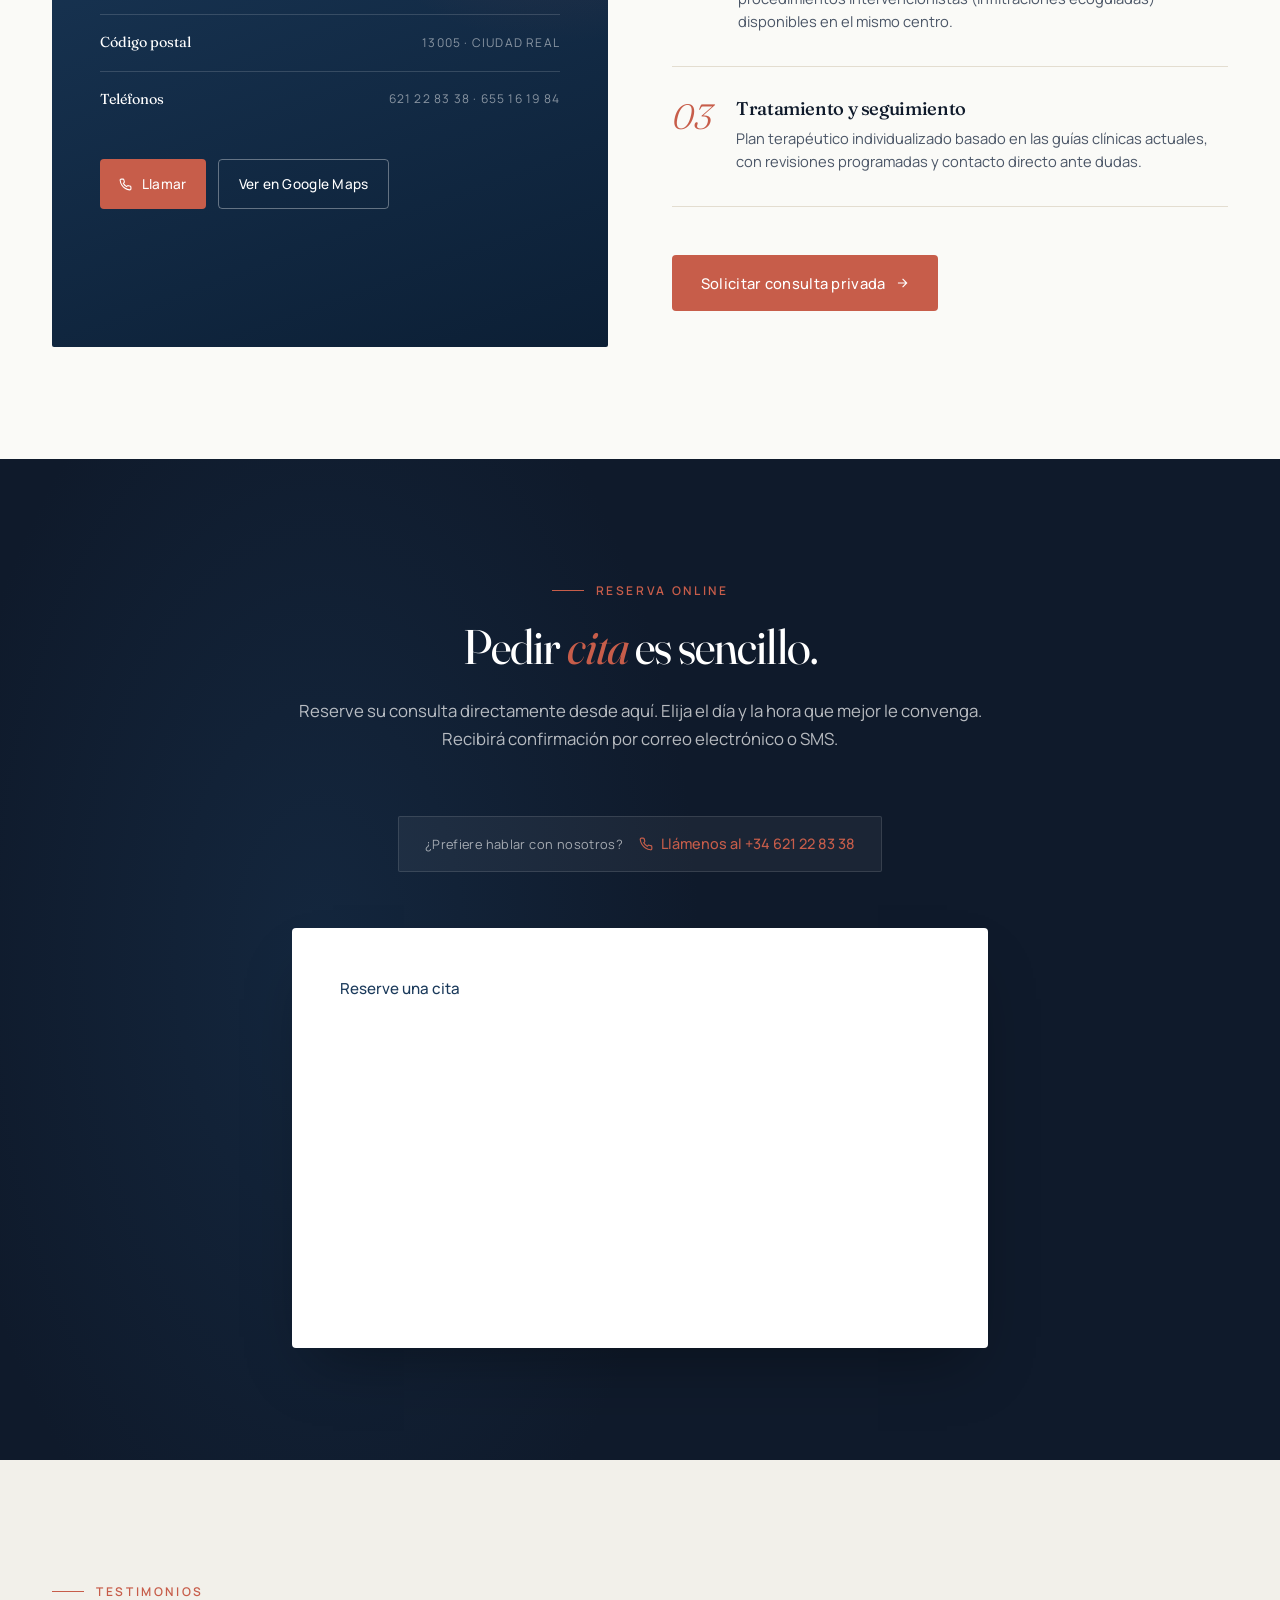
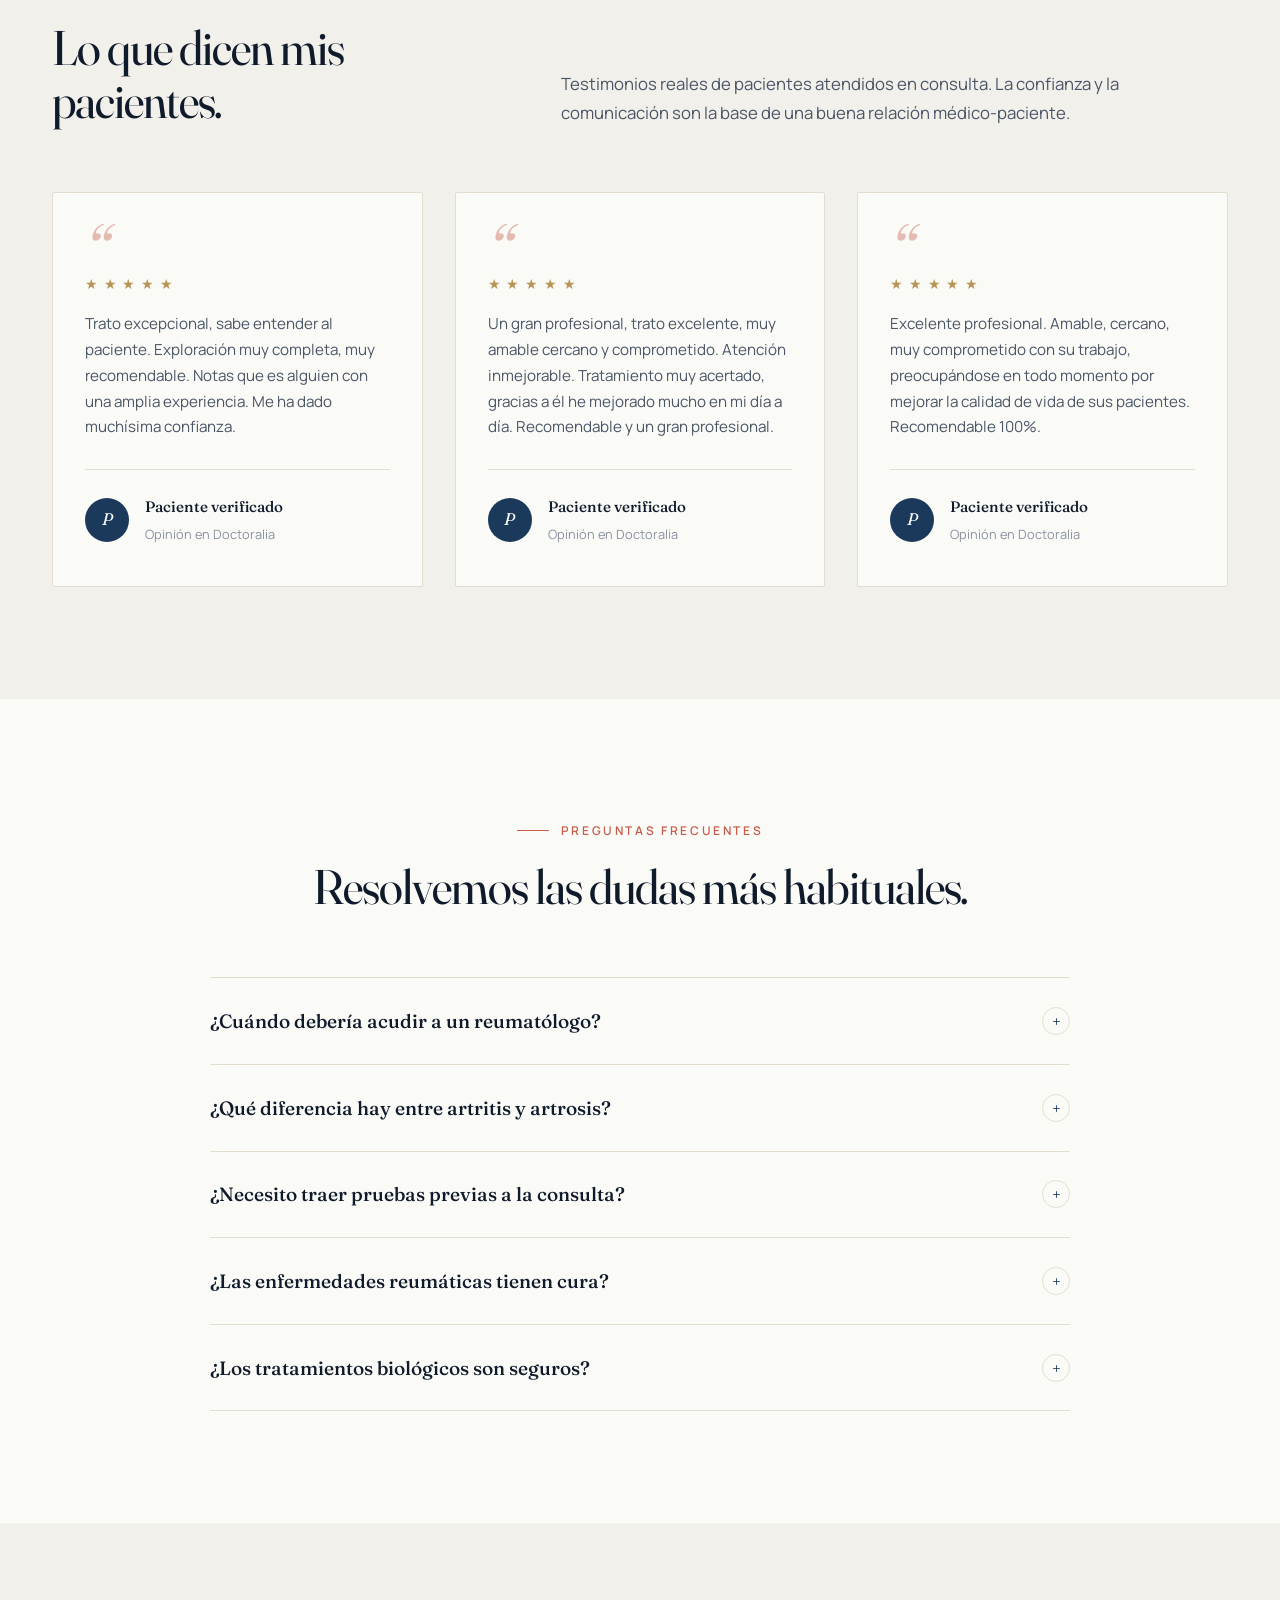
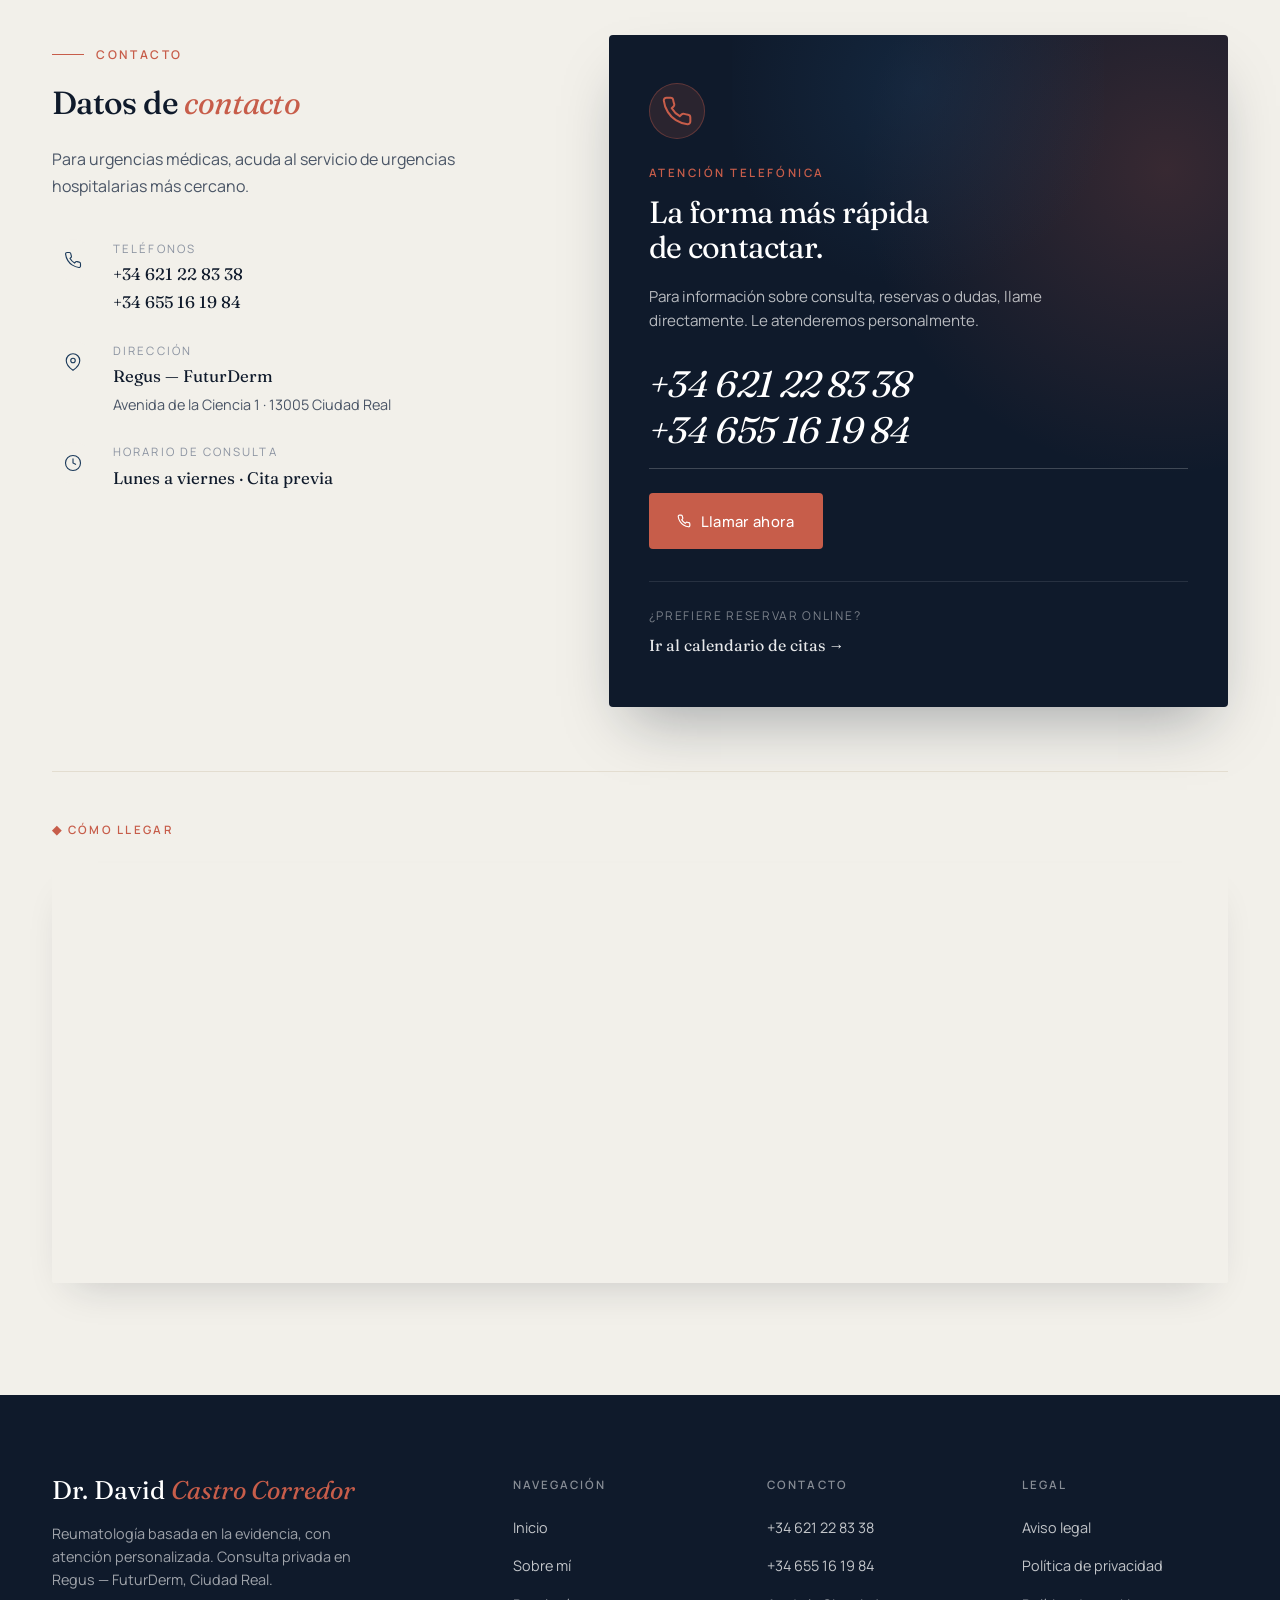
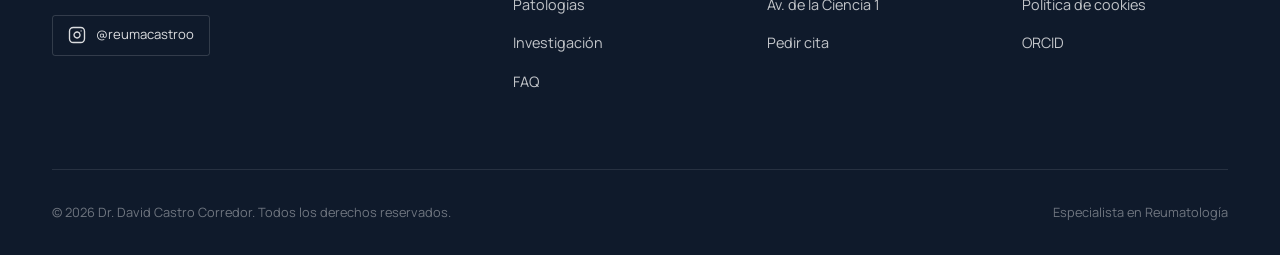
==== commit 4c3c3db8: "Update Google Analytics measurement ID check" ====
--- a/index.html
+++ b/index.html
@@ -2809,7 +2809,7 @@
     window.GA_MEASUREMENT_ID = 'G-XXXXXXXXXX';
 
     function loadGoogleAnalytics() {
-      if (!window.GA_MEASUREMENT_ID || window.GA_MEASUREMENT_ID === 'G-XXXXXXXXXX') return;
+      if (!window.GA_MEASUREMENT_ID || window.GA_MEASUREMENT_ID === 'G-5SFDBMP09C') return;
       if (window.gaLoaded) return;
       window.gaLoaded = true;
 
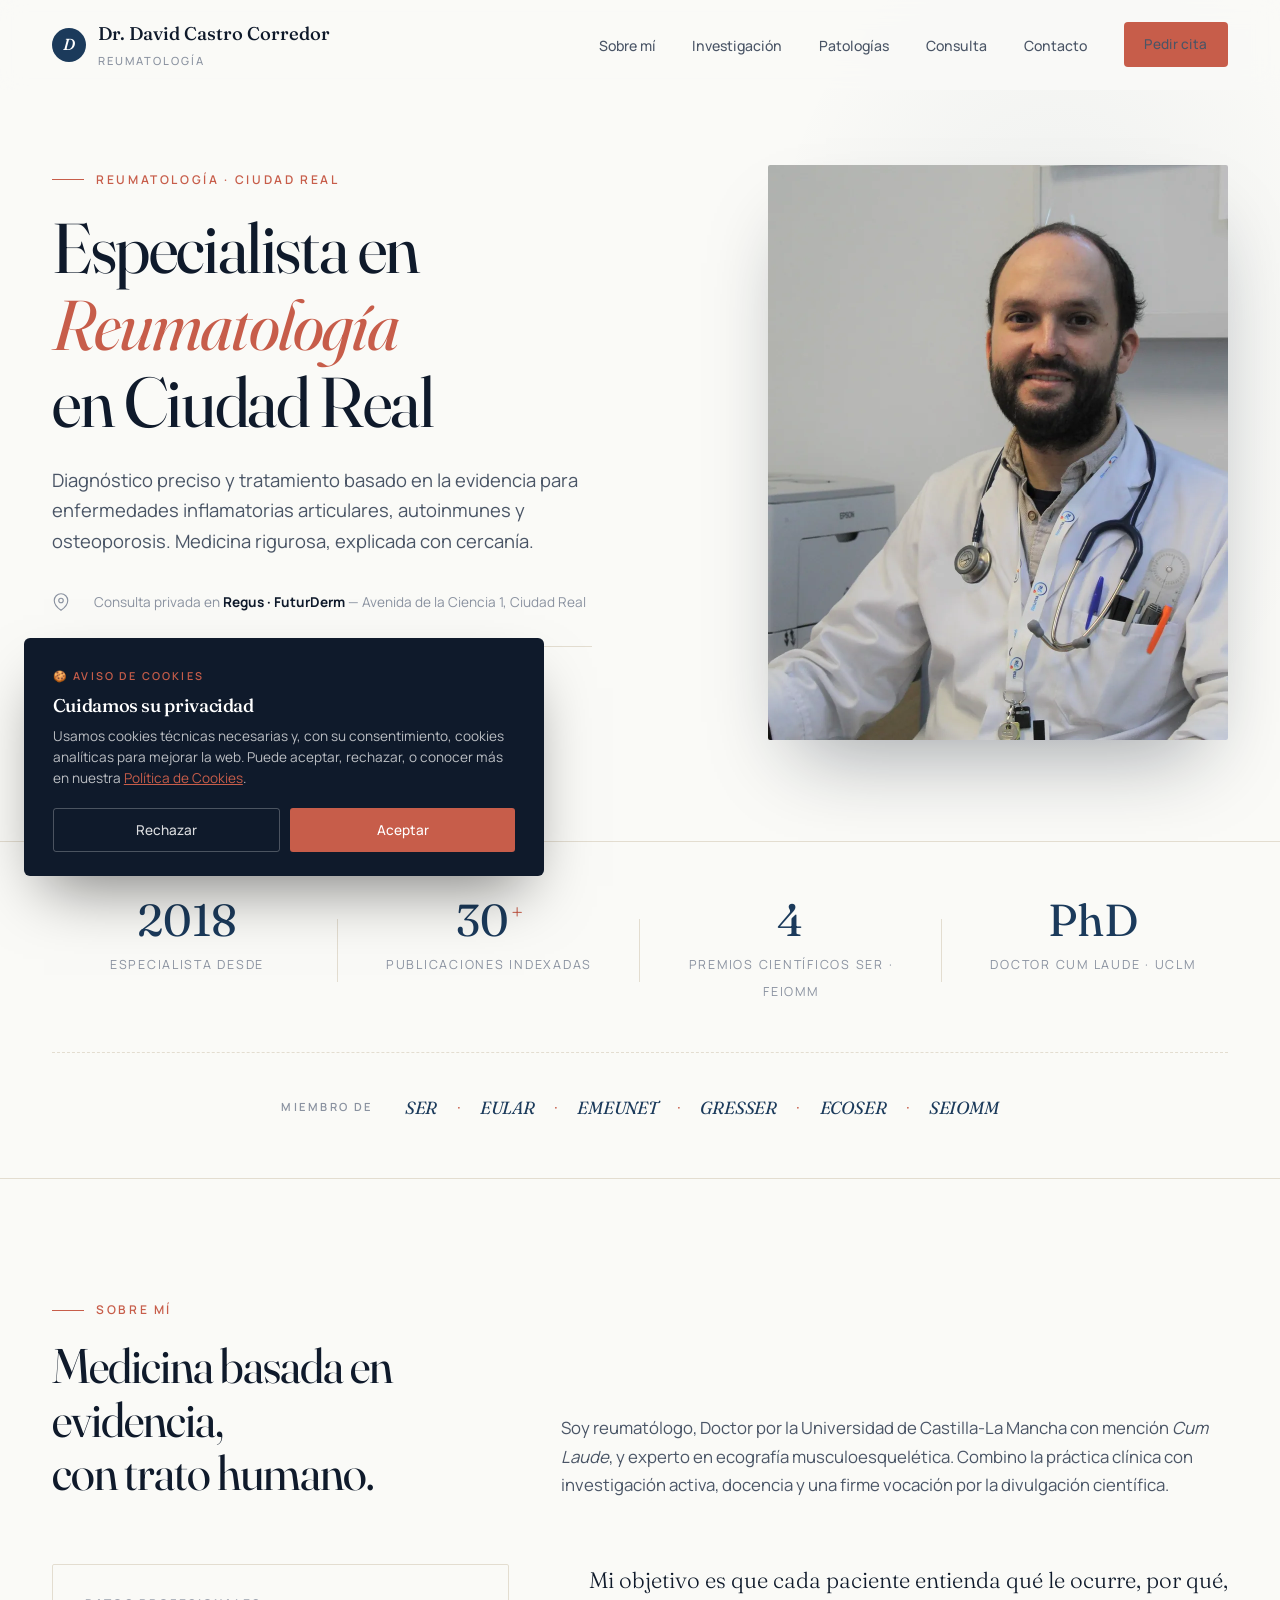
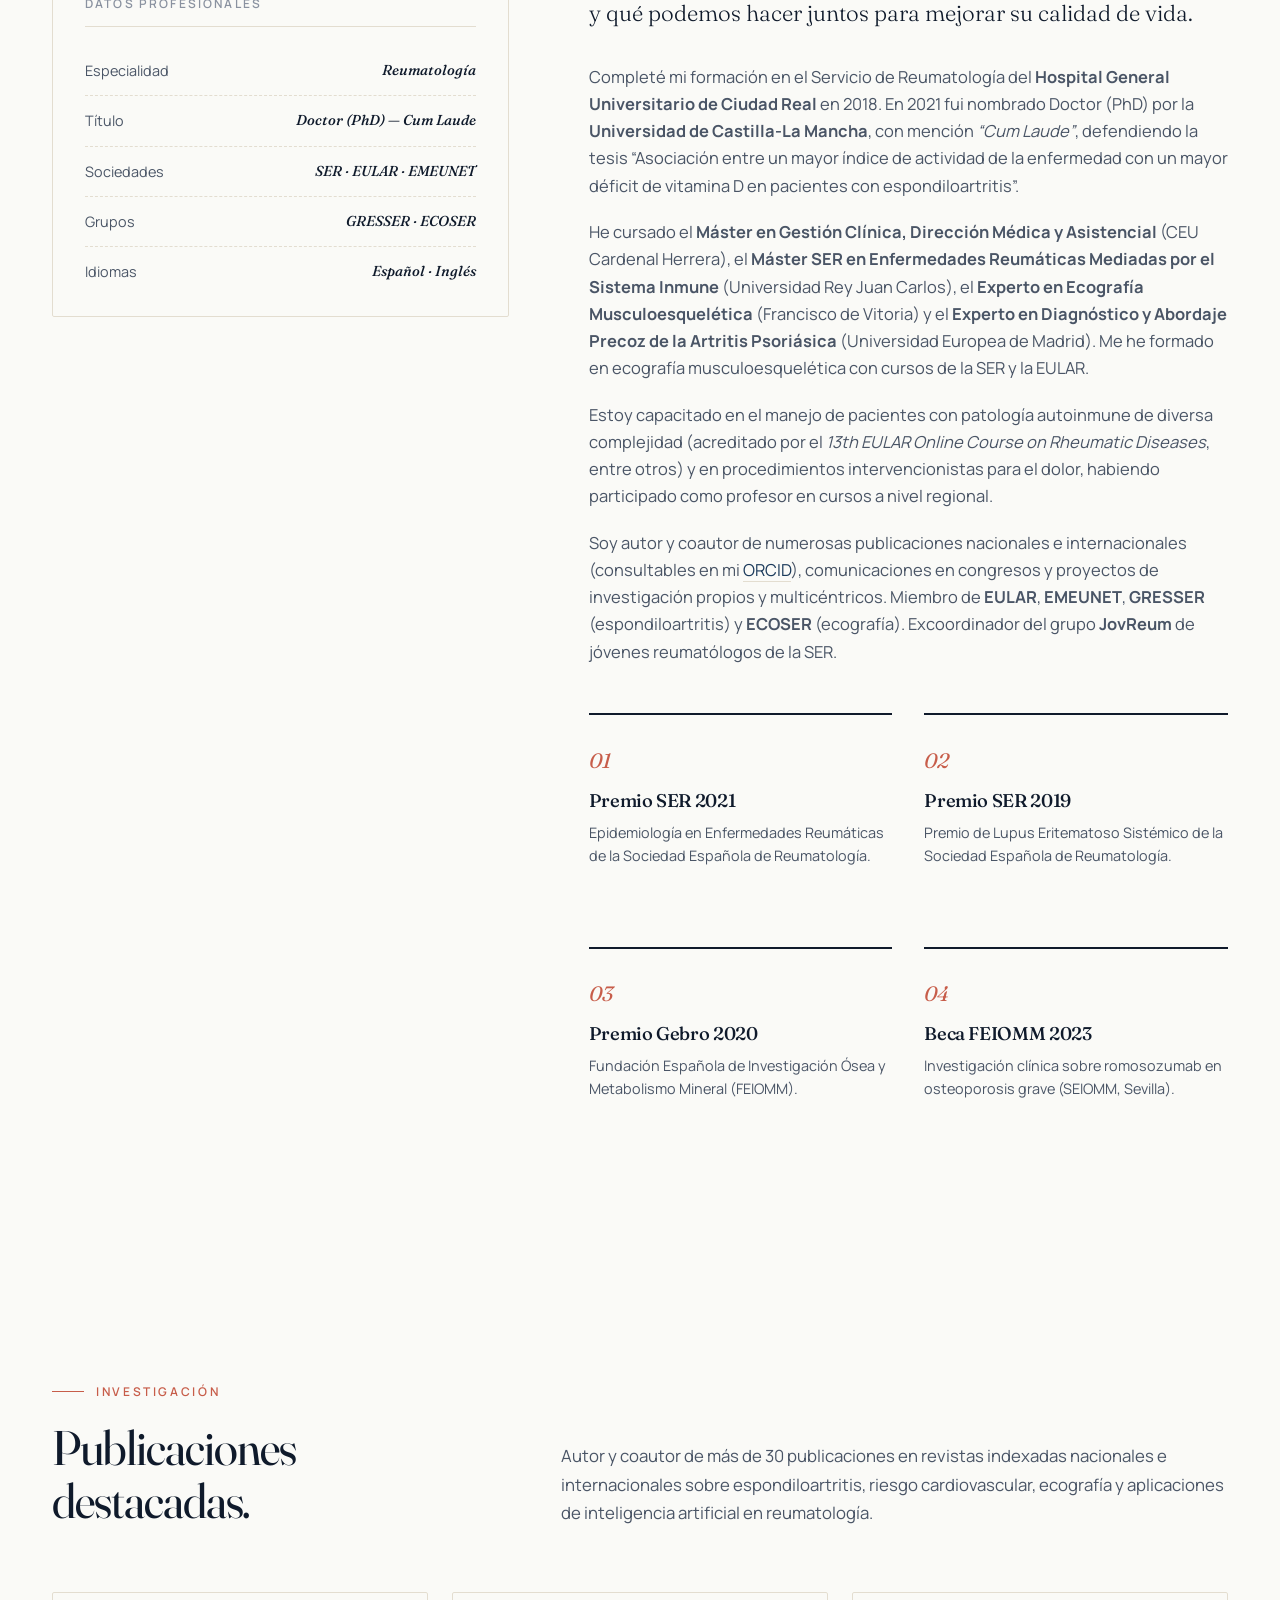
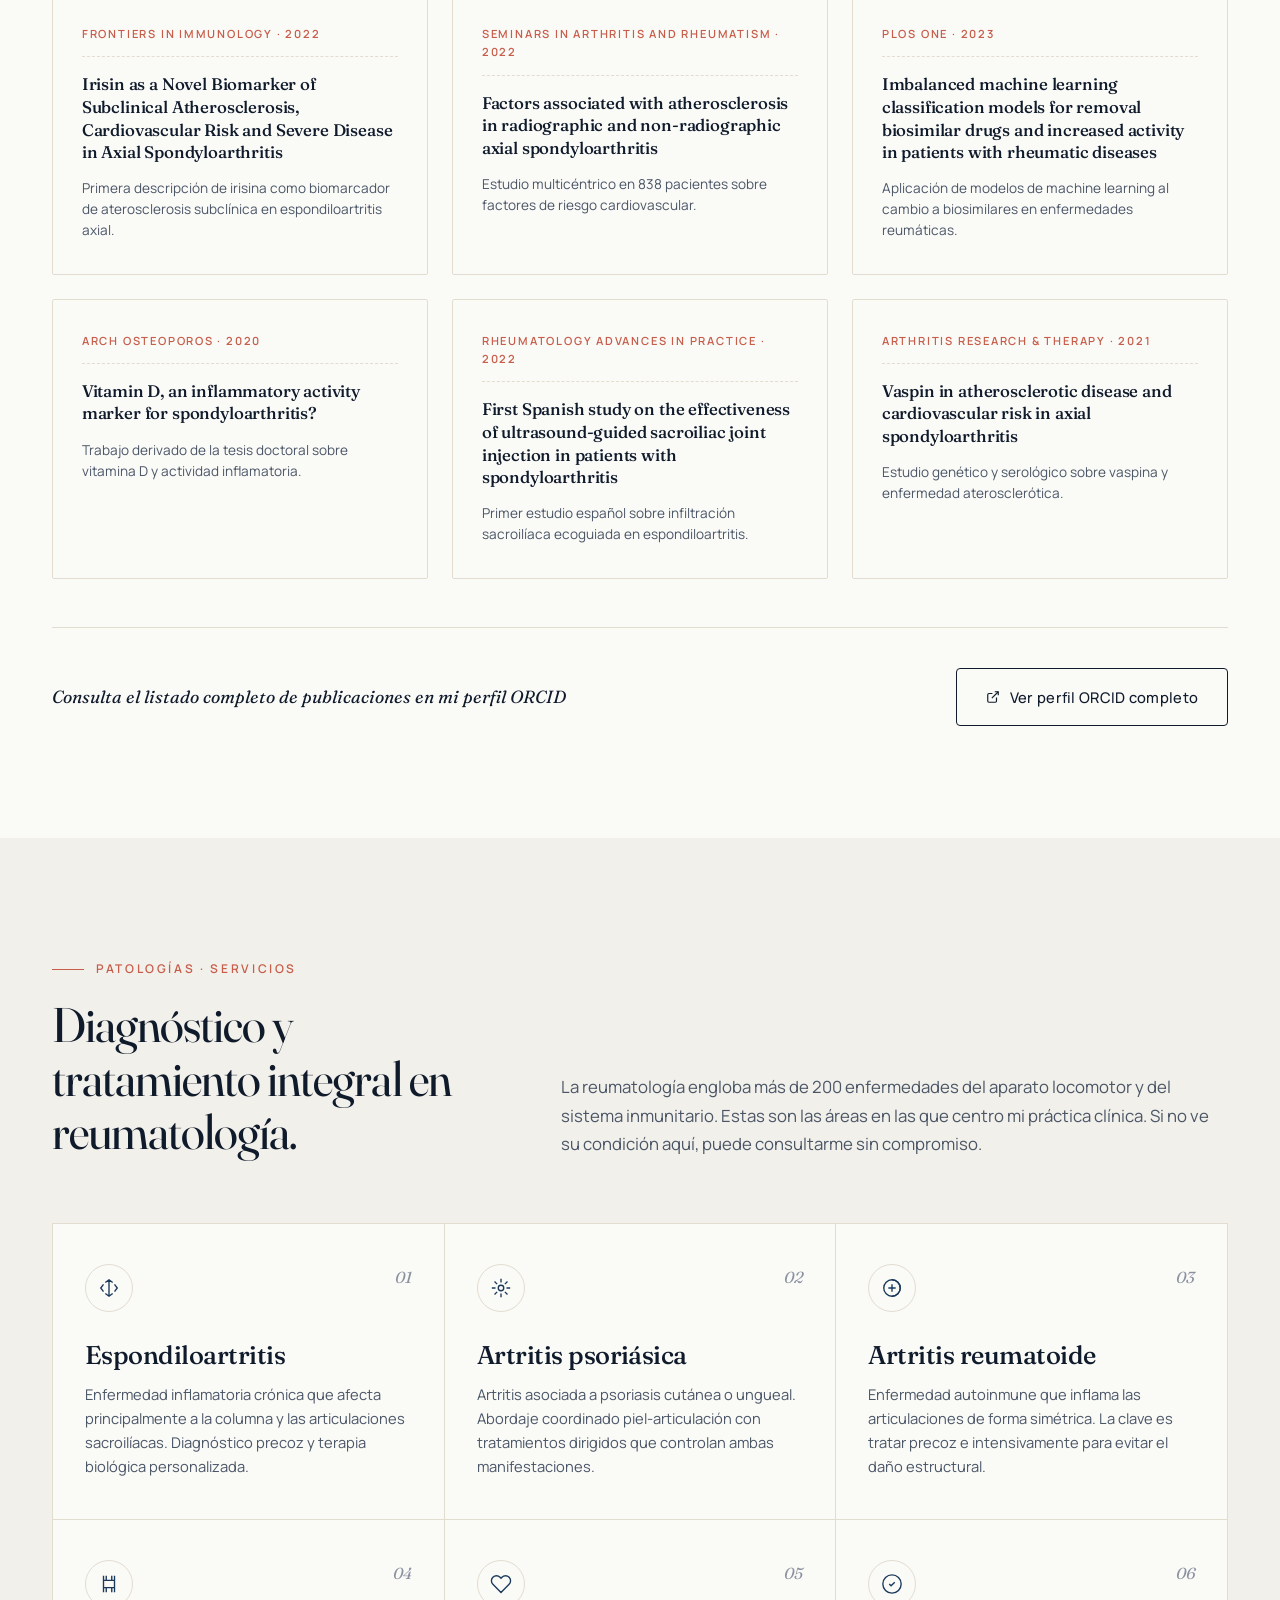
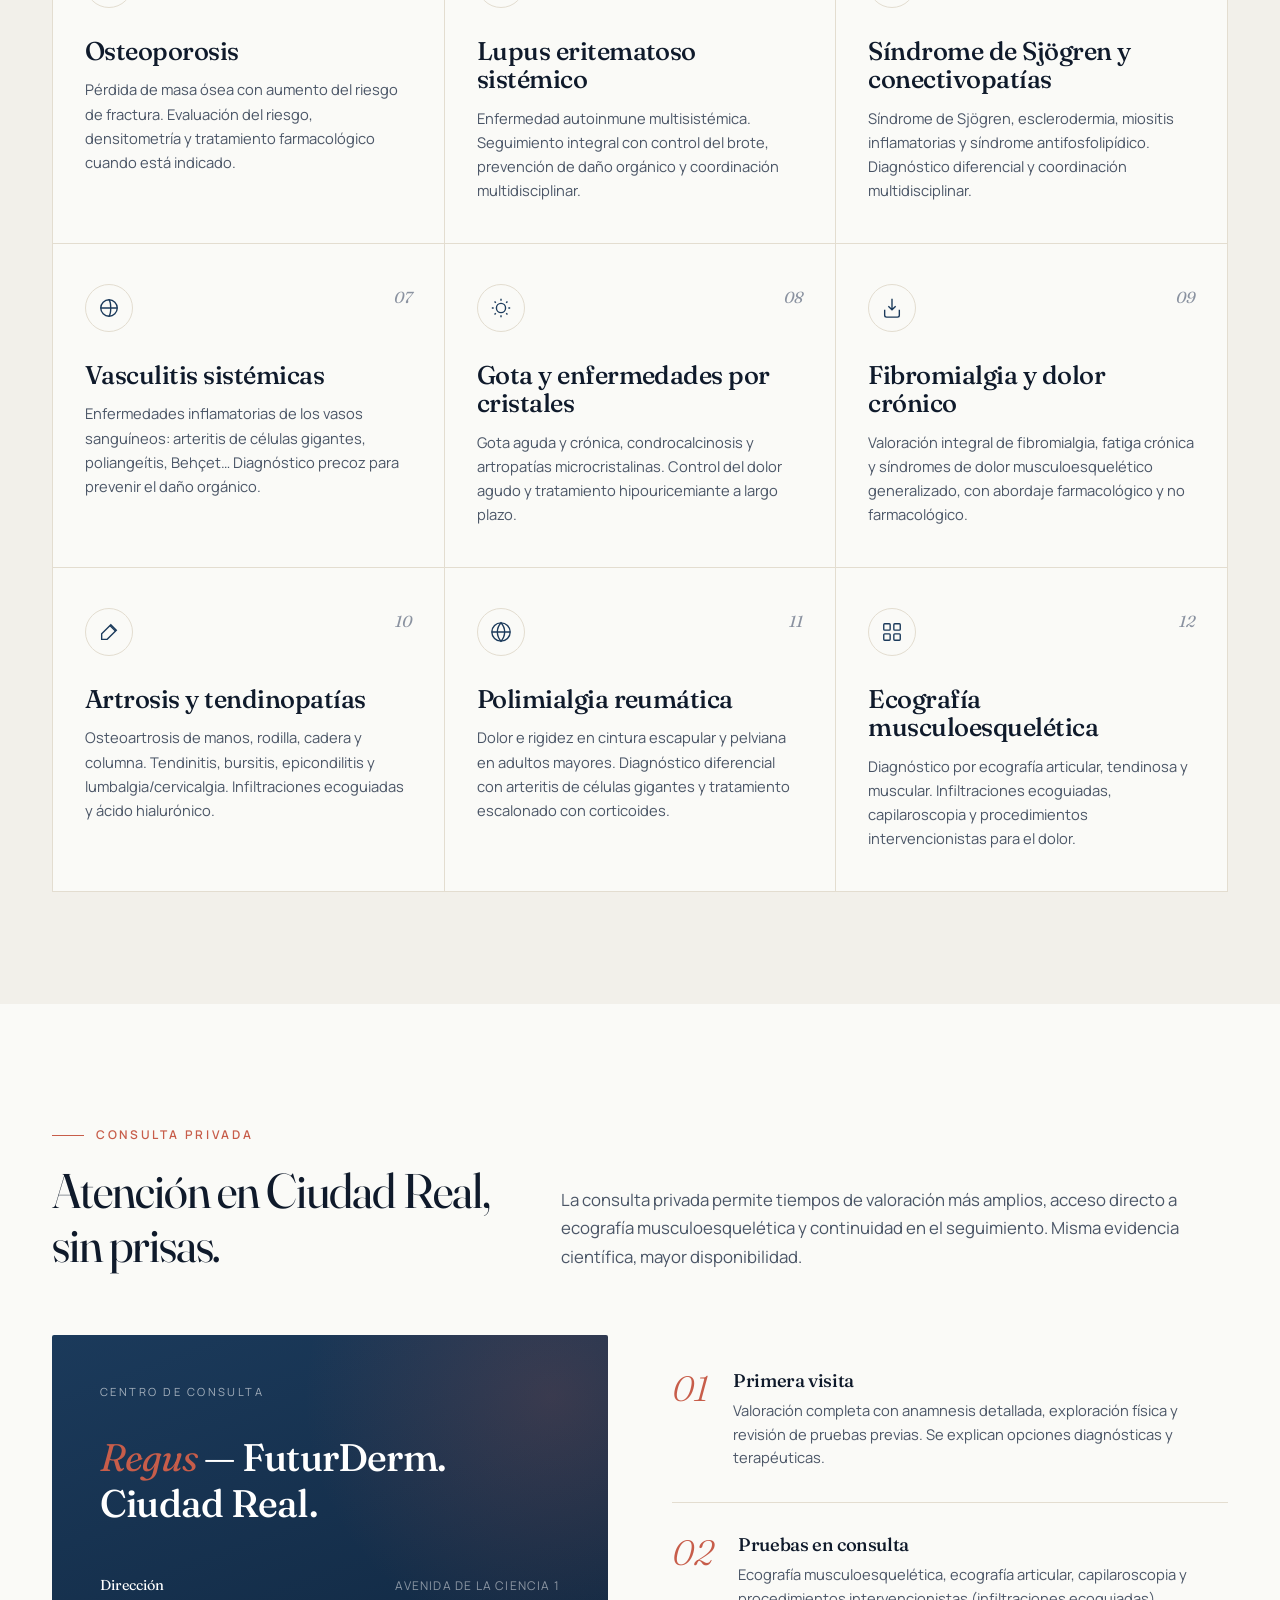
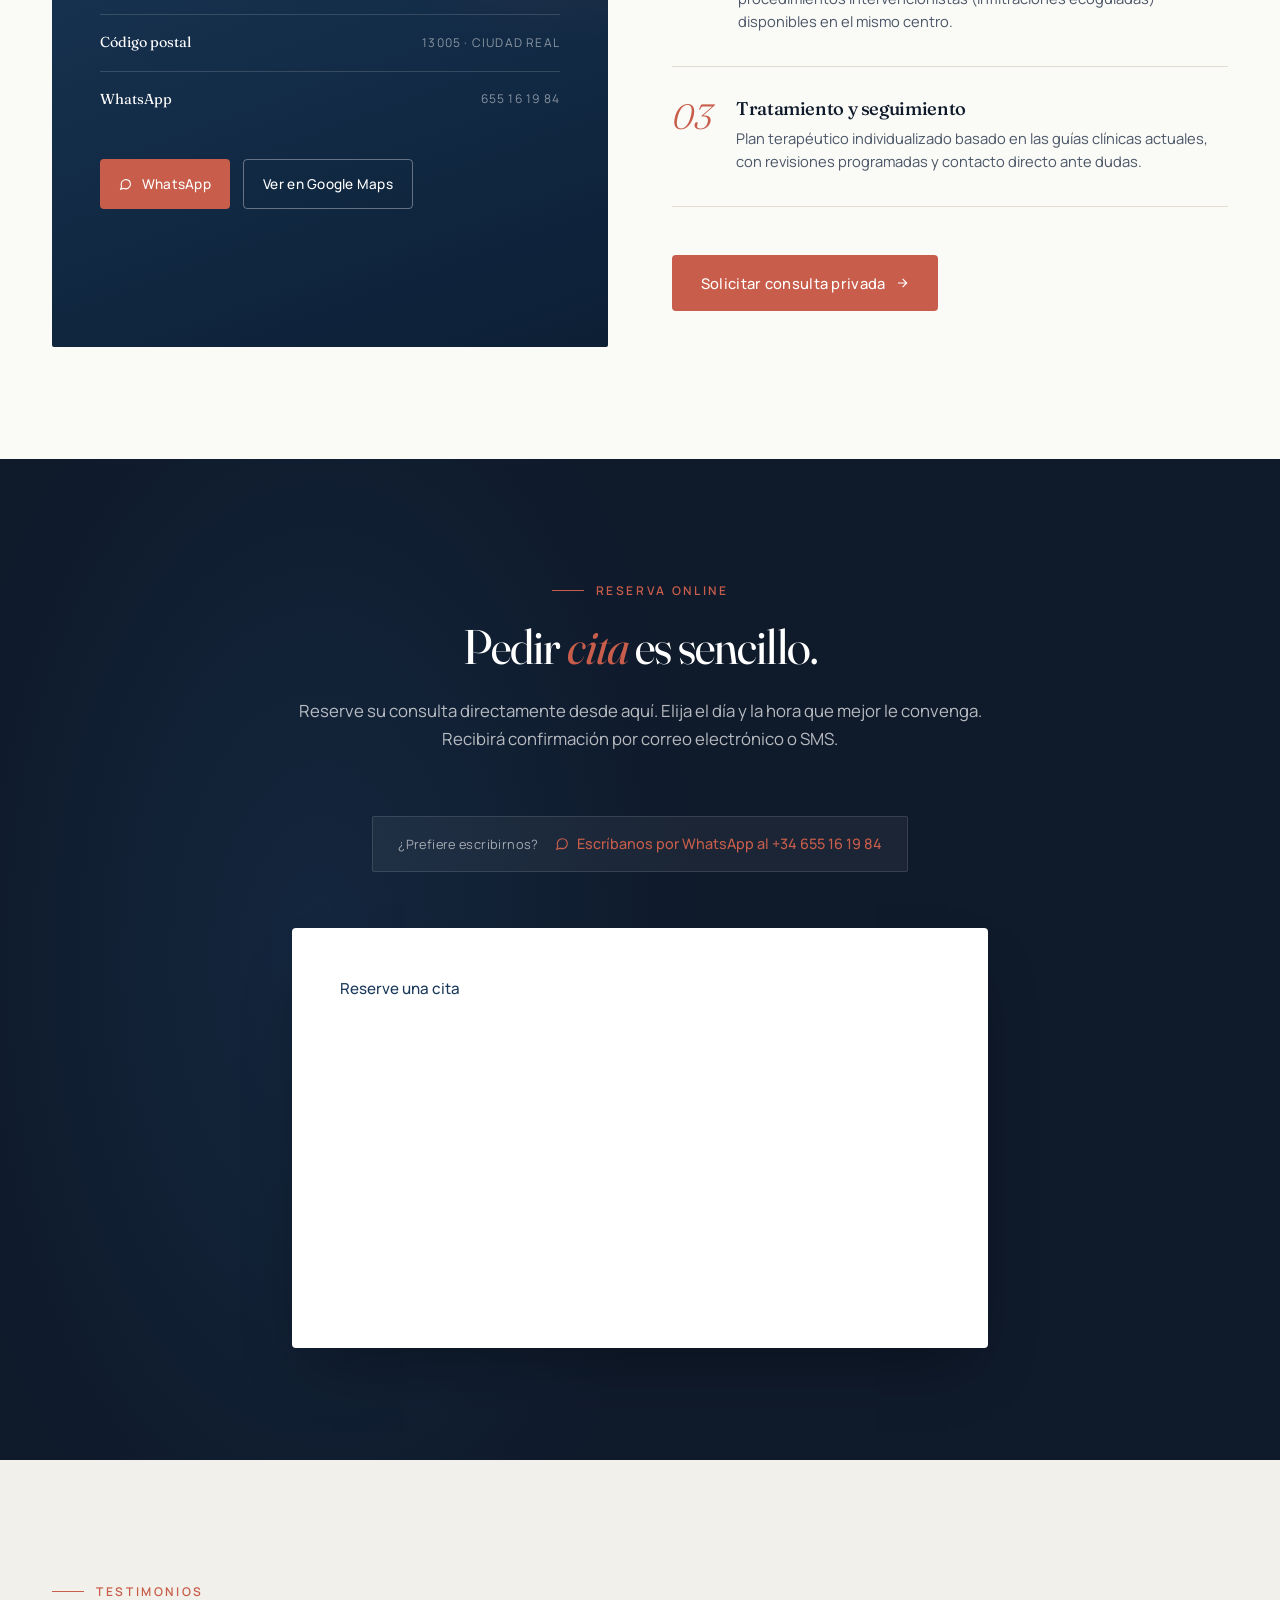
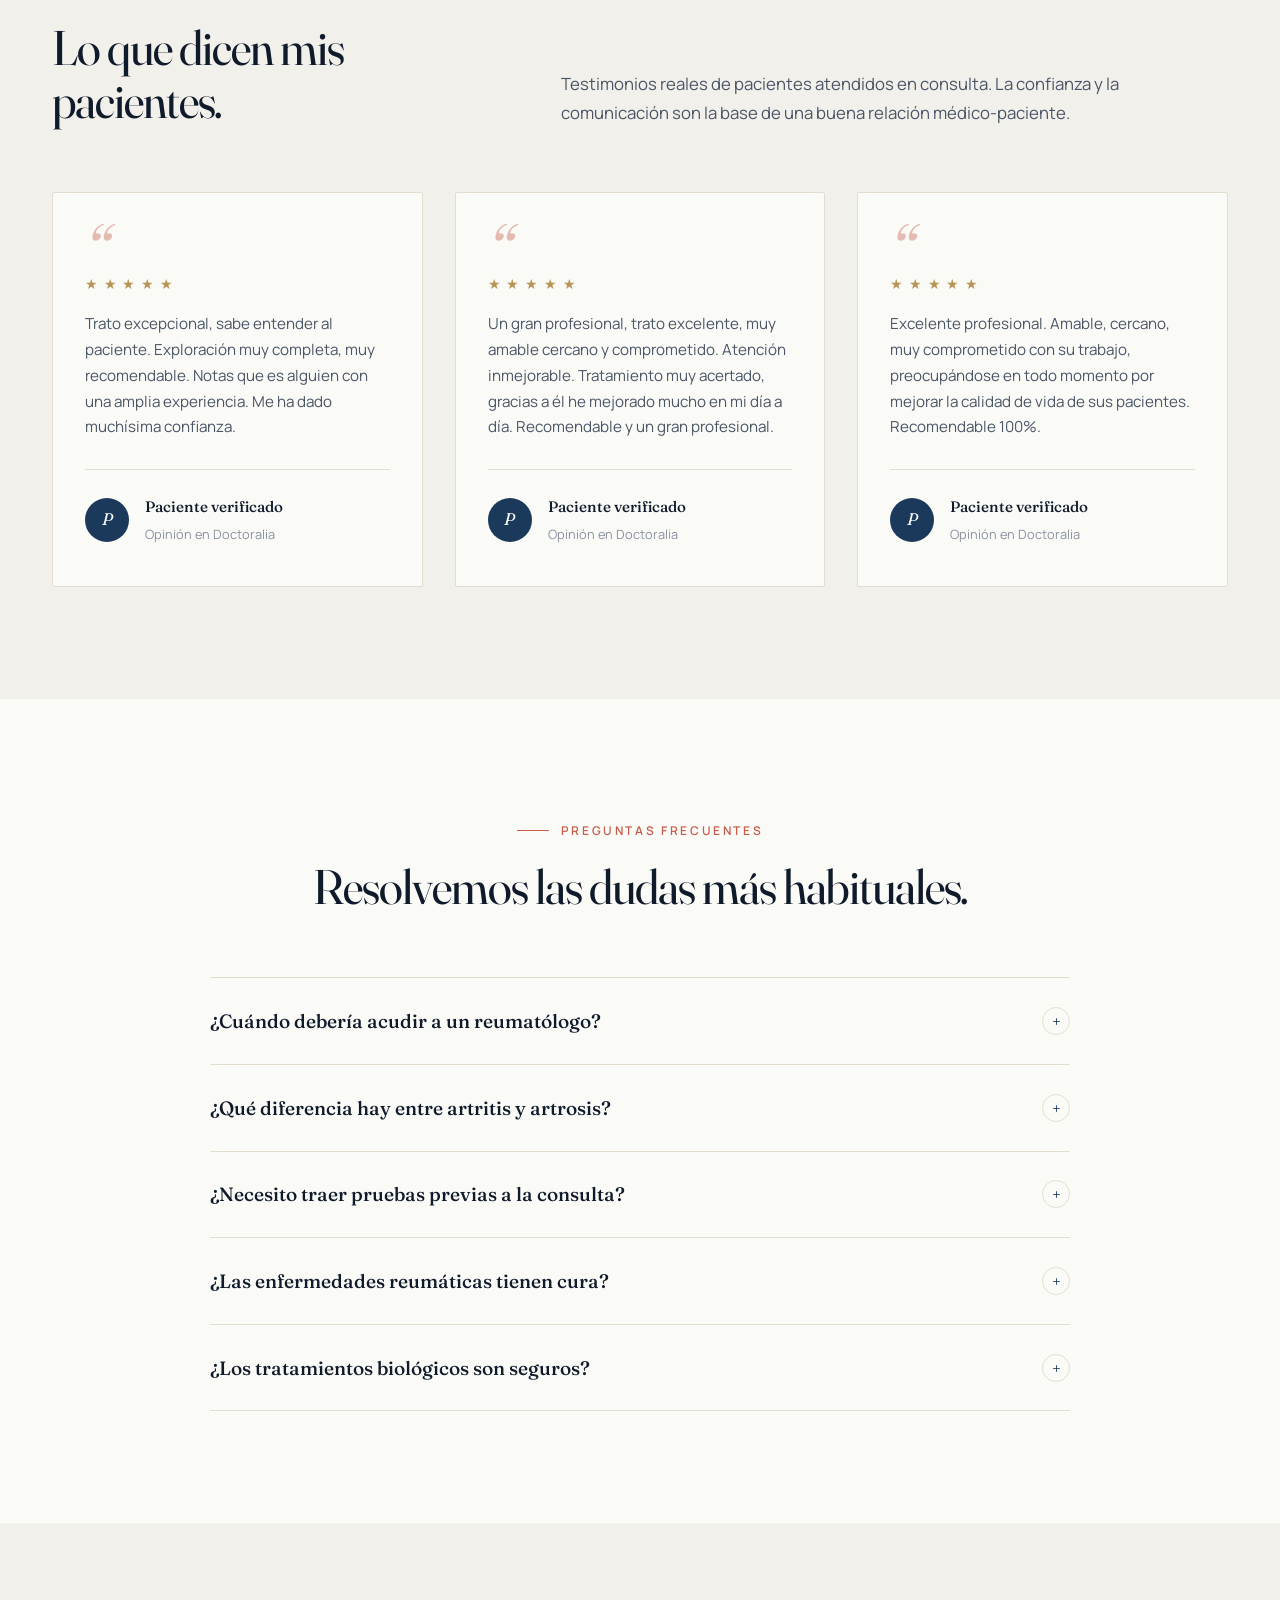
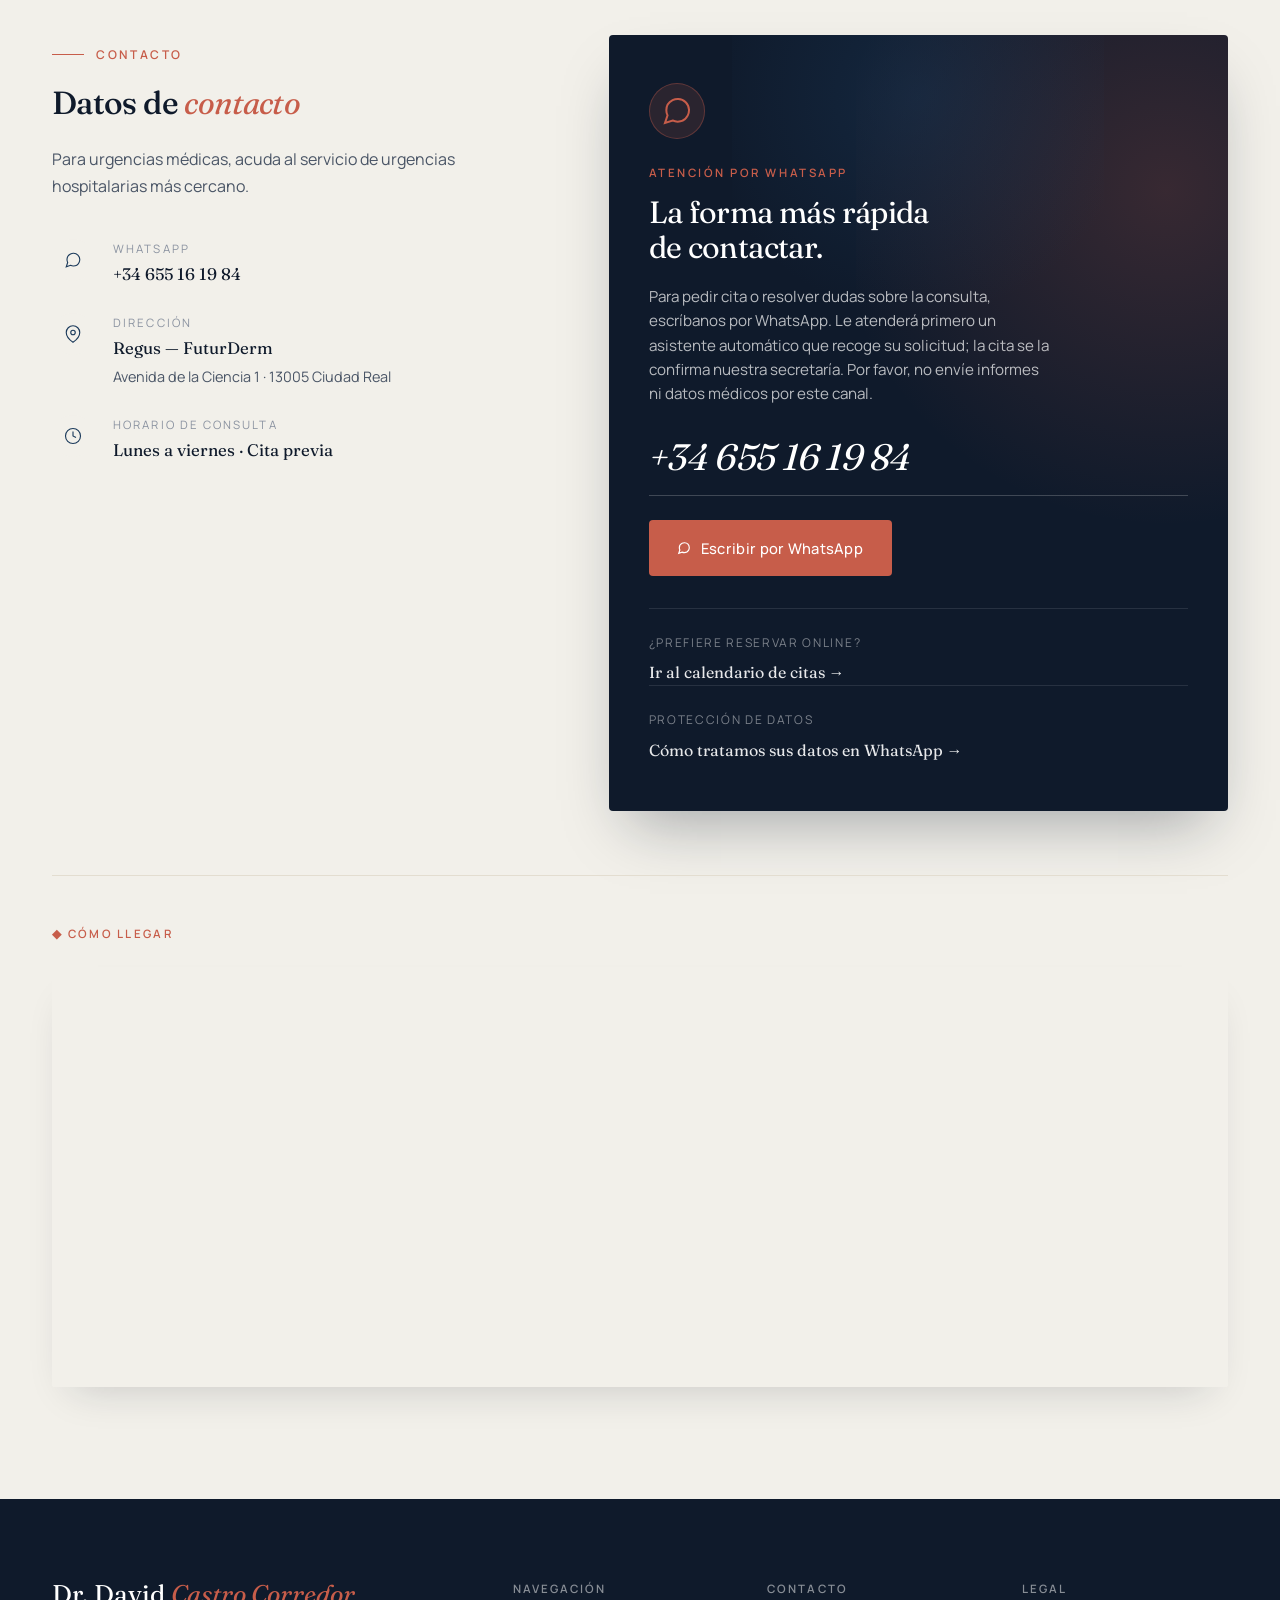
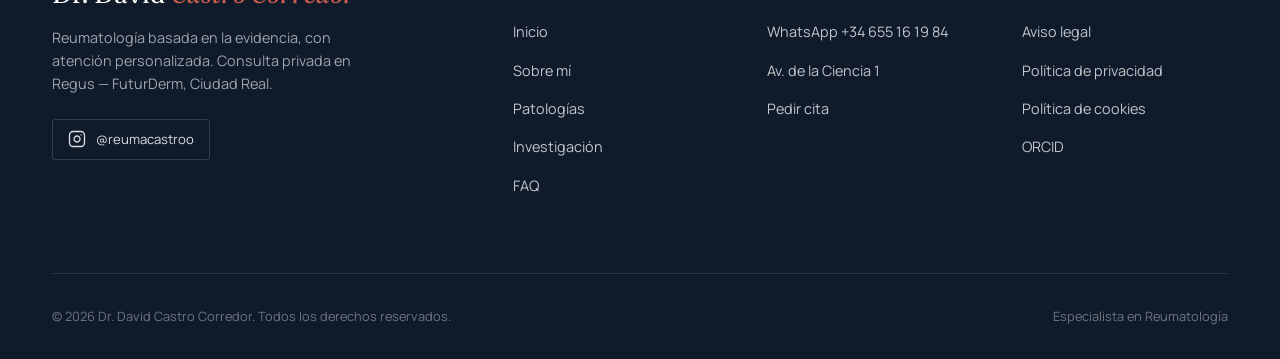
==== commit 783516a0: "Contacto por WhatsApp (655 16 19 84) y apartado de protección de datos del asistente - Sustituye los" ====
--- a/index.html
+++ b/index.html
@@ -34,7 +34,7 @@
     "name": "Dr. David Castro Corredor",
     "medicalSpecialty": "Rheumatology",
     "url": "https://www.davidcastroreumatologo.net/",
-    "telephone": "+34 621 22 83 38",
+    "telephone": "+34 655 16 19 84",
     "image": "https://www.davidcastroreumatologo.net/dr-castro.jpg",
     "address": {
       "@type": "PostalAddress",
@@ -59,7 +59,7 @@
         "postalCode": "13005",
         "addressCountry": "ES"
       },
-      "telephone": "+34 621 22 83 38"
+      "telephone": "+34 655 16 19 84"
     }
   }
   </script>
@@ -1794,9 +1794,9 @@
               Pedir cita online
               <svg width="14" height="14" viewBox="0 0 24 24" fill="none" stroke="currentColor" stroke-width="2"><path d="M5 12h14M13 5l7 7-7 7"/></svg>
             </a>
-            <a href="tel:+34621228338" class="btn btn-ghost">
-              <svg width="14" height="14" viewBox="0 0 24 24" fill="none" stroke="currentColor" stroke-width="1.8"><path d="M22 16.92v3a2 2 0 0 1-2.18 2 19.79 19.79 0 0 1-8.63-3.07 19.5 19.5 0 0 1-6-6 19.79 19.79 0 0 1-3.07-8.67A2 2 0 0 1 4.11 2h3a2 2 0 0 1 2 1.72 12.84 12.84 0 0 0 .7 2.81 2 2 0 0 1-.45 2.11L8.09 9.91a16 16 0 0 0 6 6l1.27-1.27a2 2 0 0 1 2.11-.45 12.84 12.84 0 0 0 2.81.7A2 2 0 0 1 22 16.92z"/></svg>
-              621 22 83 38
+            <a href="https://wa.me/34655161984?text=Hola%2C%20quer%C3%ADa%20pedir%20cita" target="_blank" rel="noopener" class="btn btn-ghost">
+              <svg width="14" height="14" viewBox="0 0 24 24" fill="none" stroke="currentColor" stroke-width="1.8"><path d="M21 11.5a8.38 8.38 0 0 1-.9 3.8 8.5 8.5 0 0 1-7.6 4.7 8.38 8.38 0 0 1-3.8-.9L3 21l1.9-5.7a8.38 8.38 0 0 1-.9-3.8 8.5 8.5 0 0 1 4.7-7.6 8.38 8.38 0 0 1 3.8-.9h.5a8.48 8.48 0 0 1 8 8v.5z"/></svg>
+              WhatsApp 655 16 19 84
             </a>
           </div>
         </div>
@@ -2283,15 +2283,15 @@
               <span>13005 · Ciudad Real</span>
             </li>
             <li>
-              <strong>Teléfonos</strong>
-              <span>621 22 83 38 · 655 16 19 84</span>
+              <strong>WhatsApp</strong>
+              <span>655 16 19 84</span>
             </li>
           </ul>
 
           <div style="margin-top: 2rem; display:flex; gap:0.8rem; flex-wrap:wrap; position:relative;">
-            <a href="tel:+34621228338" class="btn btn-primary" style="padding: 0.8rem 1.2rem; font-size:0.85rem;">
-              <svg width="13" height="13" viewBox="0 0 24 24" fill="none" stroke="currentColor" stroke-width="2"><path d="M22 16.92v3a2 2 0 0 1-2.18 2 19.79 19.79 0 0 1-8.63-3.07 19.5 19.5 0 0 1-6-6 19.79 19.79 0 0 1-3.07-8.67A2 2 0 0 1 4.11 2h3a2 2 0 0 1 2 1.72 12.84 12.84 0 0 0 .7 2.81 2 2 0 0 1-.45 2.11L8.09 9.91a16 16 0 0 0 6 6l1.27-1.27a2 2 0 0 1 2.11-.45 12.84 12.84 0 0 0 2.81.7A2 2 0 0 1 22 16.92z"/></svg>
-              Llamar
+            <a href="https://wa.me/34655161984?text=Hola%2C%20quer%C3%ADa%20pedir%20cita" target="_blank" rel="noopener" class="btn btn-primary" style="padding: 0.8rem 1.2rem; font-size:0.85rem;">
+              <svg width="13" height="13" viewBox="0 0 24 24" fill="none" stroke="currentColor" stroke-width="2"><path d="M21 11.5a8.38 8.38 0 0 1-.9 3.8 8.5 8.5 0 0 1-7.6 4.7 8.38 8.38 0 0 1-3.8-.9L3 21l1.9-5.7a8.38 8.38 0 0 1-.9-3.8 8.5 8.5 0 0 1 4.7-7.6 8.38 8.38 0 0 1 3.8-.9h.5a8.48 8.48 0 0 1 8 8v.5z"/></svg>
+              WhatsApp
             </a>
             <a href="https://google.com/maps?q=38.9861526,-3.9109521" target="_blank" rel="noopener"
               class="btn btn-ghost" style="padding: 0.8rem 1.2rem; font-size:0.85rem; color:#fff; border-color:rgba(255,255,255,0.35);">
@@ -2409,12 +2409,12 @@
         le convenga. Recibirá confirmación por correo electrónico o SMS.
       </p>
 
-      <!-- CTA alternativo: llamada directa -->
+      <!-- CTA alternativo: WhatsApp -->
       <div class="booking-alt">
-        <span class="booking-alt-label">¿Prefiere hablar con nosotros?</span>
-        <a href="tel:+34621228338" class="btn-link-alt">
-          <svg width="14" height="14" viewBox="0 0 24 24" fill="none" stroke="currentColor" stroke-width="2"><path d="M22 16.92v3a2 2 0 0 1-2.18 2 19.79 19.79 0 0 1-8.63-3.07 19.5 19.5 0 0 1-6-6 19.79 19.79 0 0 1-3.07-8.67A2 2 0 0 1 4.11 2h3a2 2 0 0 1 2 1.72 12.84 12.84 0 0 0 .7 2.81 2 2 0 0 1-.45 2.11L8.09 9.91a16 16 0 0 0 6 6l1.27-1.27a2 2 0 0 1 2.11-.45 12.84 12.84 0 0 0 2.81.7A2 2 0 0 1 22 16.92z"/></svg>
-          Llámenos al +34 621 22 83 38
+        <span class="booking-alt-label">¿Prefiere escribirnos?</span>
+        <a href="https://wa.me/34655161984?text=Hola%2C%20quer%C3%ADa%20pedir%20cita" target="_blank" rel="noopener" class="btn-link-alt">
+          <svg width="14" height="14" viewBox="0 0 24 24" fill="none" stroke="currentColor" stroke-width="2"><path d="M21 11.5a8.38 8.38 0 0 1-.9 3.8 8.5 8.5 0 0 1-7.6 4.7 8.38 8.38 0 0 1-3.8-.9L3 21l1.9-5.7a8.38 8.38 0 0 1-.9-3.8 8.5 8.5 0 0 1 4.7-7.6 8.38 8.38 0 0 1 3.8-.9h.5a8.48 8.48 0 0 1 8 8v.5z"/></svg>
+          Escríbanos por WhatsApp al +34 655 16 19 84
         </a>
       </div>
 
@@ -2623,13 +2623,12 @@
           <ul class="contact-details">
             <li>
               <div class="contact-icon">
-                <svg width="18" height="18" viewBox="0 0 24 24" fill="none" stroke="currentColor" stroke-width="1.5"><path d="M22 16.92v3a2 2 0 0 1-2.18 2 19.79 19.79 0 0 1-8.63-3.07 19.5 19.5 0 0 1-6-6 19.79 19.79 0 0 1-3.07-8.67A2 2 0 0 1 4.11 2h3a2 2 0 0 1 2 1.72 12.84 12.84 0 0 0 .7 2.81 2 2 0 0 1-.45 2.11L8.09 9.91a16 16 0 0 0 6 6l1.27-1.27a2 2 0 0 1 2.11-.45 12.84 12.84 0 0 0 2.81.7A2 2 0 0 1 22 16.92z"/></svg>
+                <svg width="18" height="18" viewBox="0 0 24 24" fill="none" stroke="currentColor" stroke-width="1.5"><path d="M21 11.5a8.38 8.38 0 0 1-.9 3.8 8.5 8.5 0 0 1-7.6 4.7 8.38 8.38 0 0 1-3.8-.9L3 21l1.9-5.7a8.38 8.38 0 0 1-.9-3.8 8.5 8.5 0 0 1 4.7-7.6 8.38 8.38 0 0 1 3.8-.9h.5a8.48 8.48 0 0 1 8 8v.5z"/></svg>
               </div>
               <div>
-                <div class="contact-label">Teléfonos</div>
+                <div class="contact-label">WhatsApp</div>
                 <div class="contact-value">
-                  <a href="tel:+34621228338">+34 621 22 83 38</a><br>
-                  <a href="tel:+34655161984">+34 655 16 19 84</a>
+                  <a href="https://wa.me/34655161984?text=Hola%2C%20quer%C3%ADa%20pedir%20cita" target="_blank" rel="noopener">+34 655 16 19 84</a>
                 </div>
               </div>
             </li>
@@ -2654,32 +2653,37 @@
           </ul>
         </div>
 
-        <!-- Tarjeta de llamada — sustituye al formulario -->
+        <!-- Tarjeta de WhatsApp — sustituye al formulario -->
         <div class="call-card reveal">
           <div class="call-card-decor"></div>
           <div class="call-card-inner">
             <div class="call-card-icon">
               <svg width="32" height="32" viewBox="0 0 24 24" fill="none" stroke="currentColor" stroke-width="1.5">
-                <path d="M22 16.92v3a2 2 0 0 1-2.18 2 19.79 19.79 0 0 1-8.63-3.07 19.5 19.5 0 0 1-6-6 19.79 19.79 0 0 1-3.07-8.67A2 2 0 0 1 4.11 2h3a2 2 0 0 1 2 1.72 12.84 12.84 0 0 0 .7 2.81 2 2 0 0 1-.45 2.11L8.09 9.91a16 16 0 0 0 6 6l1.27-1.27a2 2 0 0 1 2.11-.45 12.84 12.84 0 0 0 2.81.7A2 2 0 0 1 22 16.92z"/>
+                <path d="M21 11.5a8.38 8.38 0 0 1-.9 3.8 8.5 8.5 0 0 1-7.6 4.7 8.38 8.38 0 0 1-3.8-.9L3 21l1.9-5.7a8.38 8.38 0 0 1-.9-3.8 8.5 8.5 0 0 1 4.7-7.6 8.38 8.38 0 0 1 3.8-.9h.5a8.48 8.48 0 0 1 8 8v.5z"/>
               </svg>
             </div>
-            <span class="call-card-label">Atención telefónica</span>
+            <span class="call-card-label">Atención por WhatsApp</span>
             <h3 class="call-card-title">La forma más rápida<br>de contactar.</h3>
             <p class="call-card-text">
-              Para información sobre consulta, reservas o dudas, llame directamente.
-              Le atenderemos personalmente.
+              Para pedir cita o resolver dudas sobre la consulta, escríbanos por WhatsApp.
+              Le atenderá primero un asistente automático que recoge su solicitud;
+              la cita se la confirma nuestra secretaría. Por favor, no envíe informes
+              ni datos médicos por este canal.
             </p>
             <div class="call-card-numbers">
-              <a href="tel:+34621228338" class="call-card-number">+34 621 22 83 38</a>
-              <a href="tel:+34655161984" class="call-card-number">+34 655 16 19 84</a>
-            </div>
-            <a href="tel:+34621228338" class="btn btn-primary call-card-btn">
-              <svg width="14" height="14" viewBox="0 0 24 24" fill="none" stroke="currentColor" stroke-width="2"><path d="M22 16.92v3a2 2 0 0 1-2.18 2 19.79 19.79 0 0 1-8.63-3.07 19.5 19.5 0 0 1-6-6 19.79 19.79 0 0 1-3.07-8.67A2 2 0 0 1 4.11 2h3a2 2 0 0 1 2 1.72 12.84 12.84 0 0 0 .7 2.81 2 2 0 0 1-.45 2.11L8.09 9.91a16 16 0 0 0 6 6l1.27-1.27a2 2 0 0 1 2.11-.45 12.84 12.84 0 0 0 2.81.7A2 2 0 0 1 22 16.92z"/></svg>
-              Llamar ahora
+              <a href="https://wa.me/34655161984?text=Hola%2C%20quer%C3%ADa%20pedir%20cita" target="_blank" rel="noopener" class="call-card-number">+34 655 16 19 84</a>
+            </div>
+            <a href="https://wa.me/34655161984?text=Hola%2C%20quer%C3%ADa%20pedir%20cita" target="_blank" rel="noopener" class="btn btn-primary call-card-btn">
+              <svg width="14" height="14" viewBox="0 0 24 24" fill="none" stroke="currentColor" stroke-width="2"><path d="M21 11.5a8.38 8.38 0 0 1-.9 3.8 8.5 8.5 0 0 1-7.6 4.7 8.38 8.38 0 0 1-3.8-.9L3 21l1.9-5.7a8.38 8.38 0 0 1-.9-3.8 8.5 8.5 0 0 1 4.7-7.6 8.38 8.38 0 0 1 3.8-.9h.5a8.48 8.48 0 0 1 8 8v.5z"/></svg>
+              Escribir por WhatsApp
             </a>
             <div class="call-card-alt">
               <span>¿Prefiere reservar online?</span>
               <a href="#cita">Ir al calendario de citas →</a>
+            </div>
+            <div class="call-card-alt">
+              <span>Protección de datos</span>
+              <a href="politica-privacidad.html#whatsapp">Cómo tratamos sus datos en WhatsApp →</a>
             </div>
           </div>
         </div>
@@ -2739,8 +2743,7 @@
         <div>
           <h5>Contacto</h5>
           <ul>
-            <li><a href="tel:+34621228338">+34 621 22 83 38</a></li>
-            <li><a href="tel:+34655161984">+34 655 16 19 84</a></li>
+            <li><a href="https://wa.me/34655161984?text=Hola%2C%20quer%C3%ADa%20pedir%20cita" target="_blank" rel="noopener">WhatsApp +34 655 16 19 84</a></li>
             <li><a href="https://google.com/maps?q=38.9861526,-3.9109521" target="_blank" rel="noopener">Av. de la Ciencia 1</a></li>
             <li><a href="#cita">Pedir cita</a></li>
           </ul>
@@ -2764,10 +2767,10 @@
     </div>
   </footer>
 
-  <!-- Botón flotante de llamada (solo móvil) -->
-  <a href="tel:+34621228338" class="float-call" aria-label="Llamar al doctor">
+  <!-- Botón flotante de WhatsApp (solo móvil) -->
+  <a href="https://wa.me/34655161984?text=Hola%2C%20quer%C3%ADa%20pedir%20cita" target="_blank" rel="noopener" class="float-call" aria-label="Escribir por WhatsApp a la consulta">
     <svg width="22" height="22" viewBox="0 0 24 24" fill="none" stroke="currentColor" stroke-width="2">
-      <path d="M22 16.92v3a2 2 0 0 1-2.18 2 19.79 19.79 0 0 1-8.63-3.07 19.5 19.5 0 0 1-6-6 19.79 19.79 0 0 1-3.07-8.67A2 2 0 0 1 4.11 2h3a2 2 0 0 1 2 1.72 12.84 12.84 0 0 0 .7 2.81 2 2 0 0 1-.45 2.11L8.09 9.91a16 16 0 0 0 6 6l1.27-1.27a2 2 0 0 1 2.11-.45 12.84 12.84 0 0 0 2.81.7A2 2 0 0 1 22 16.92z"/>
+      <path d="M21 11.5a8.38 8.38 0 0 1-.9 3.8 8.5 8.5 0 0 1-7.6 4.7 8.38 8.38 0 0 1-3.8-.9L3 21l1.9-5.7a8.38 8.38 0 0 1-.9-3.8 8.5 8.5 0 0 1 4.7-7.6 8.38 8.38 0 0 1 3.8-.9h.5a8.48 8.48 0 0 1 8 8v.5z"/>
     </svg>
   </a>
 
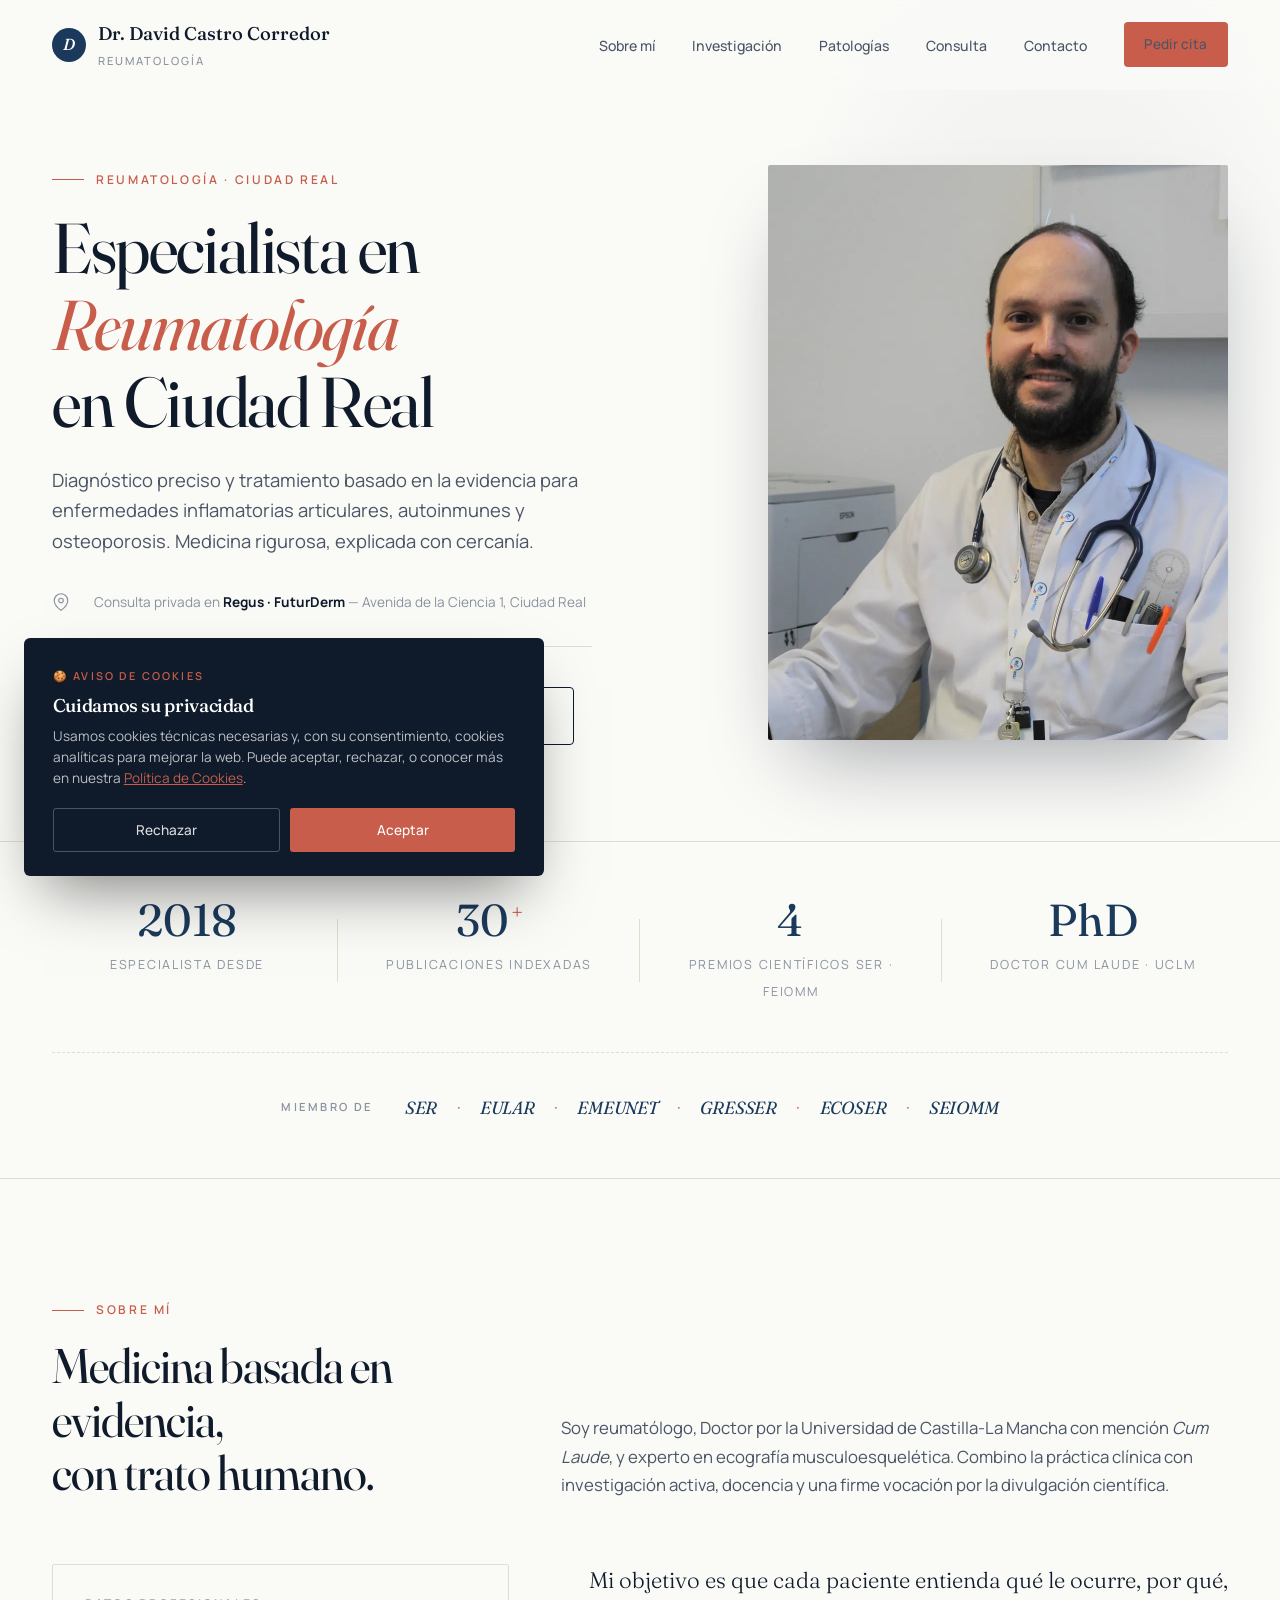
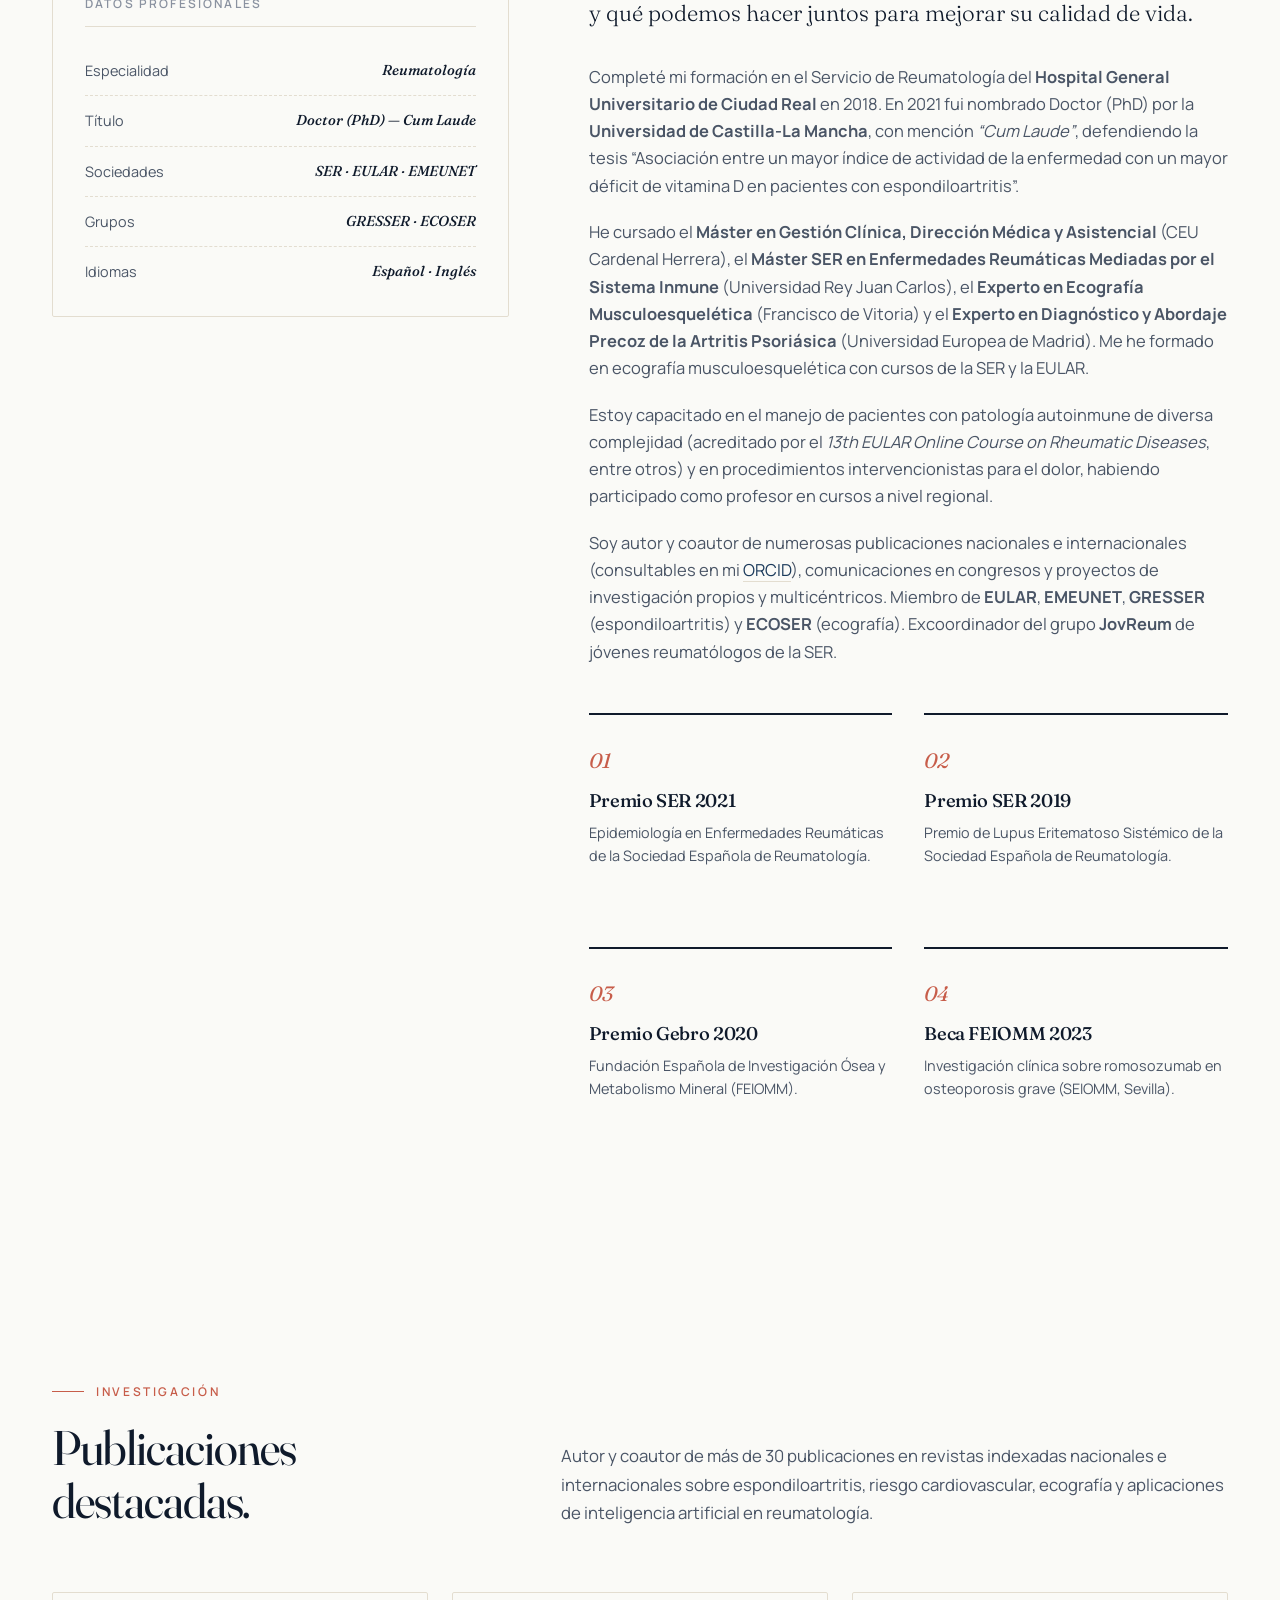
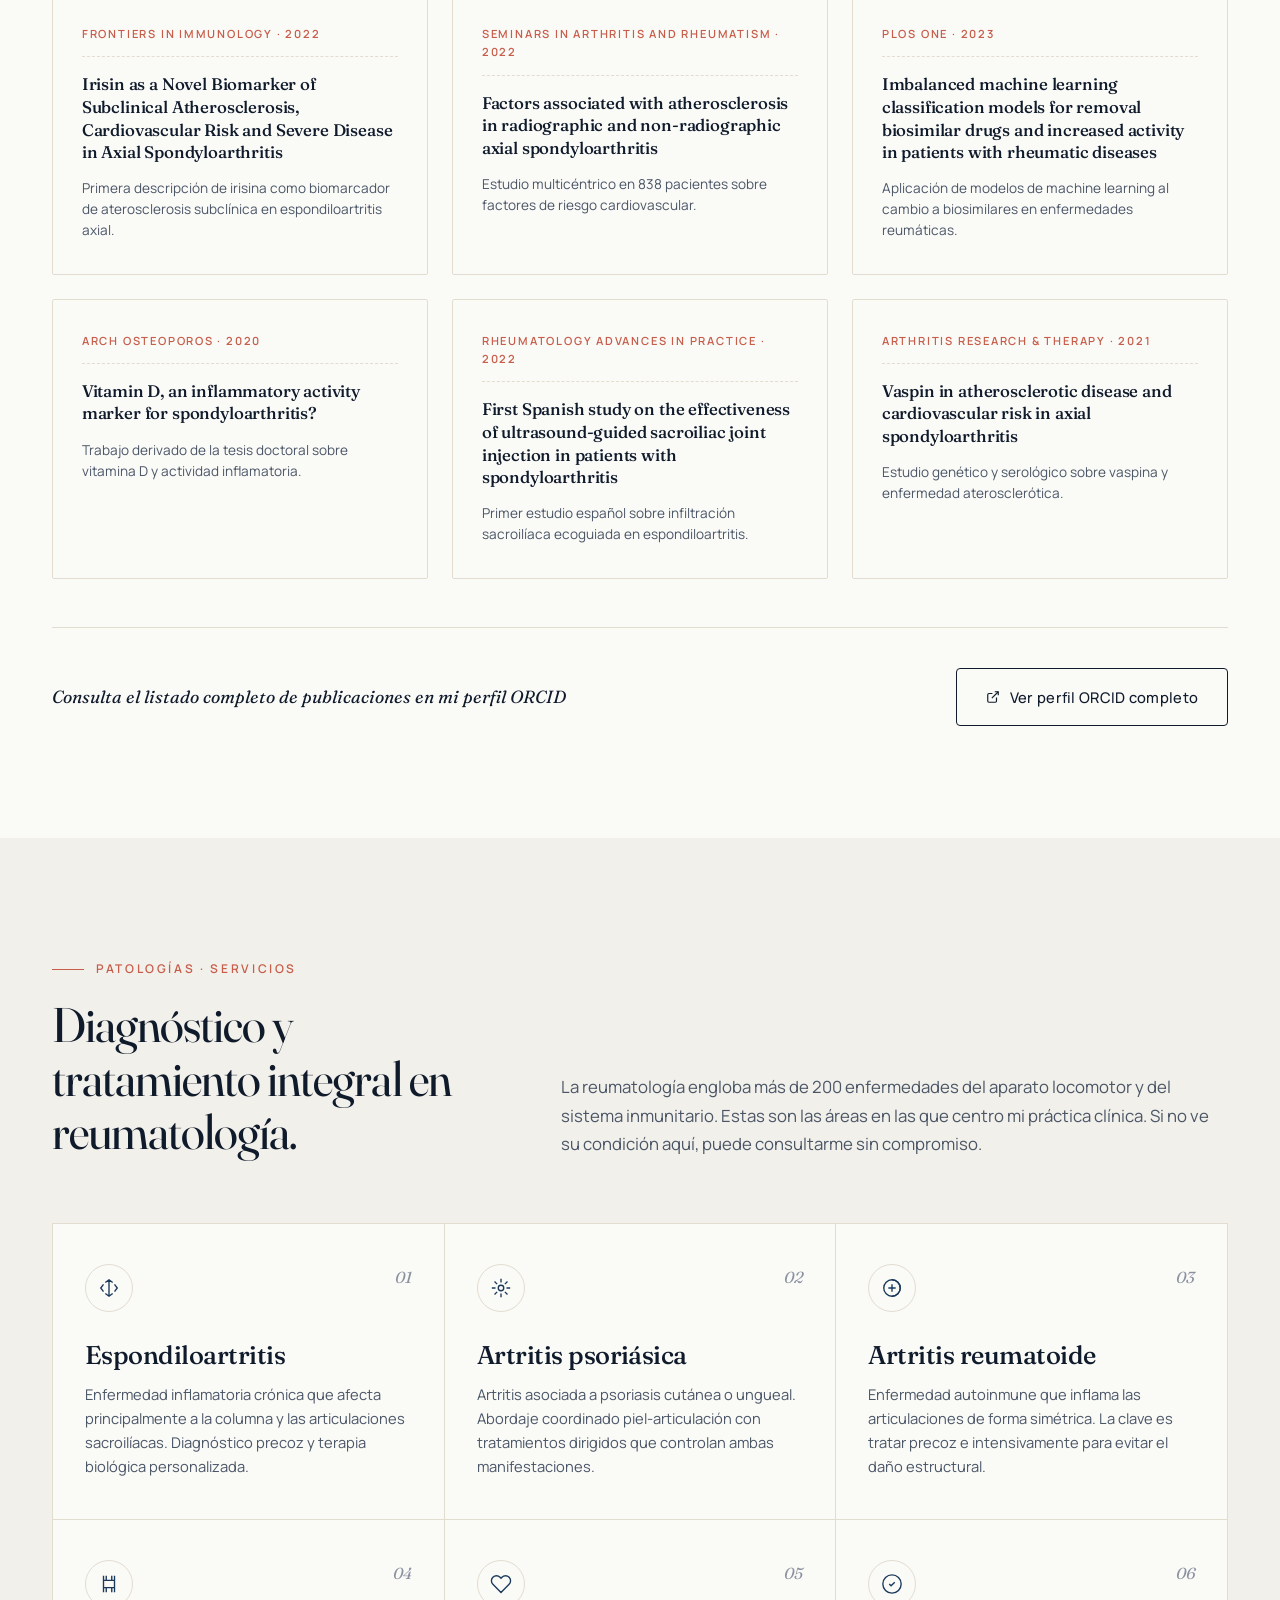
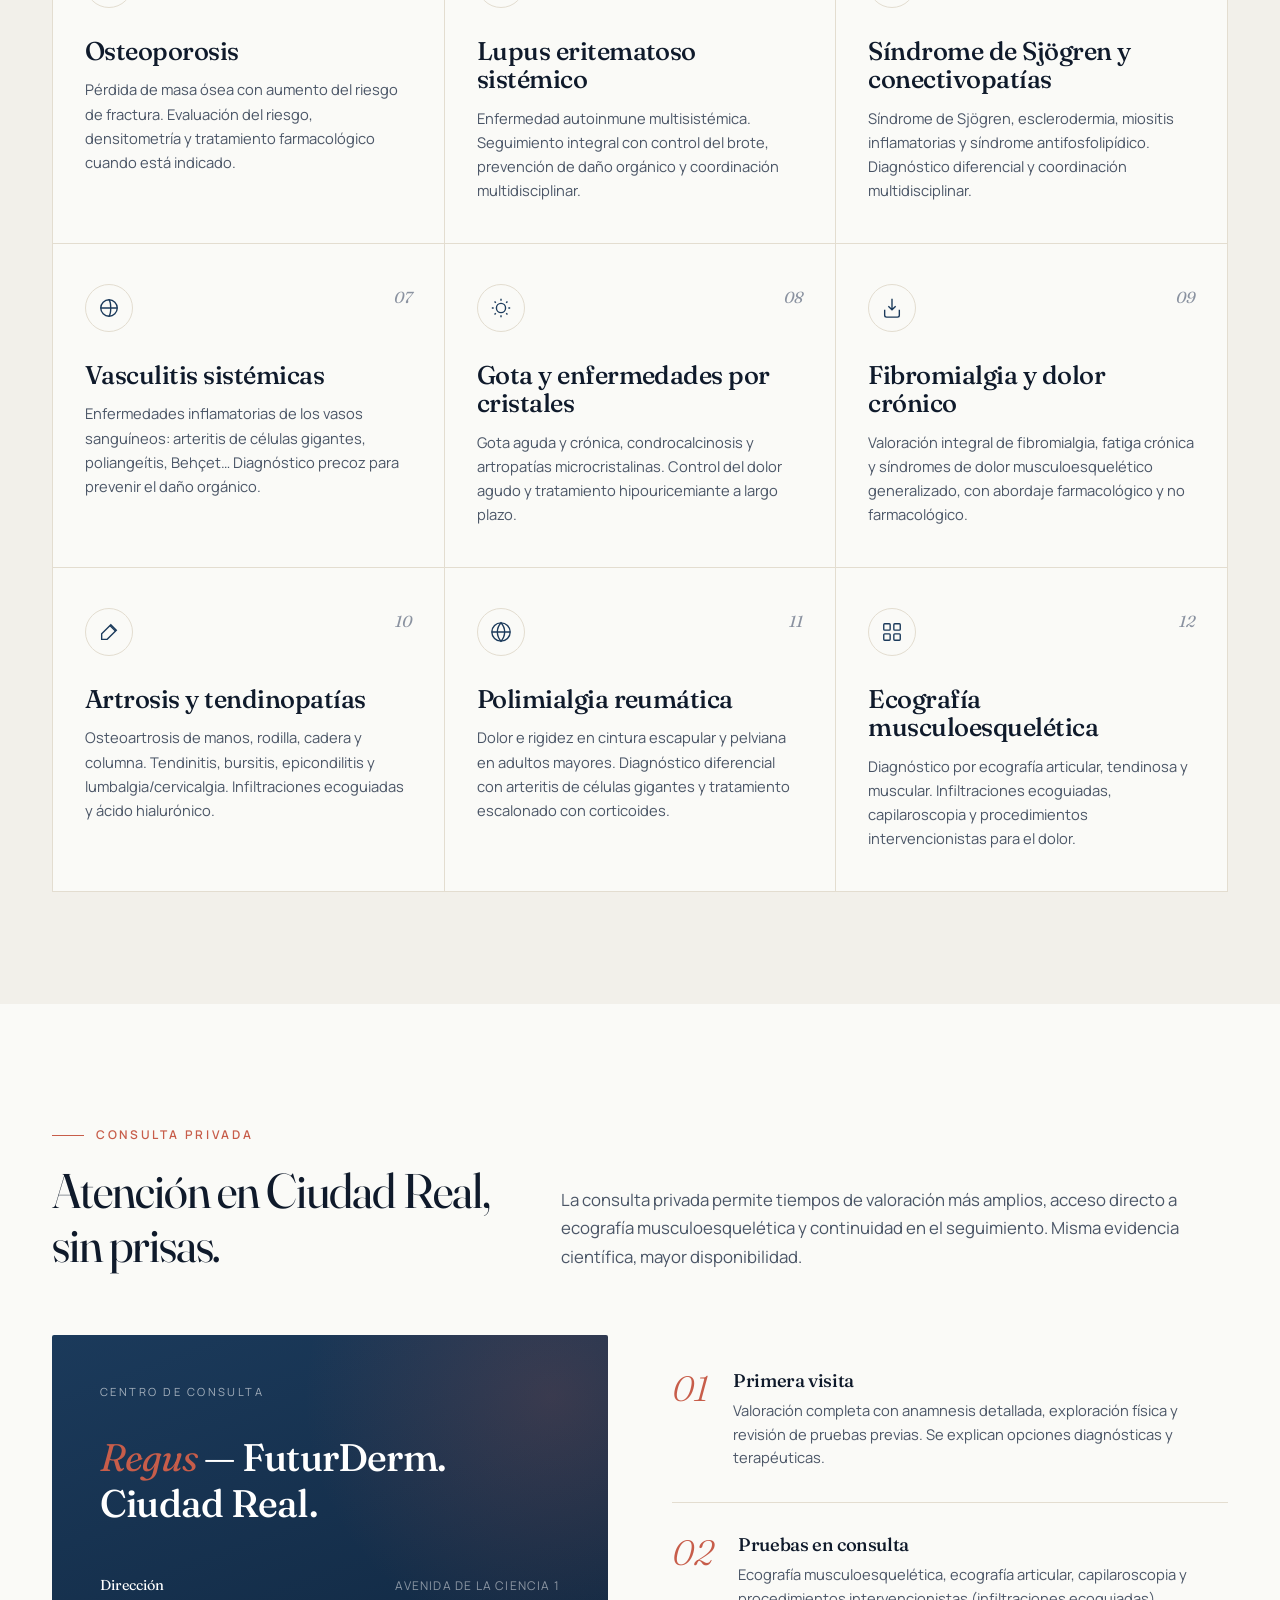
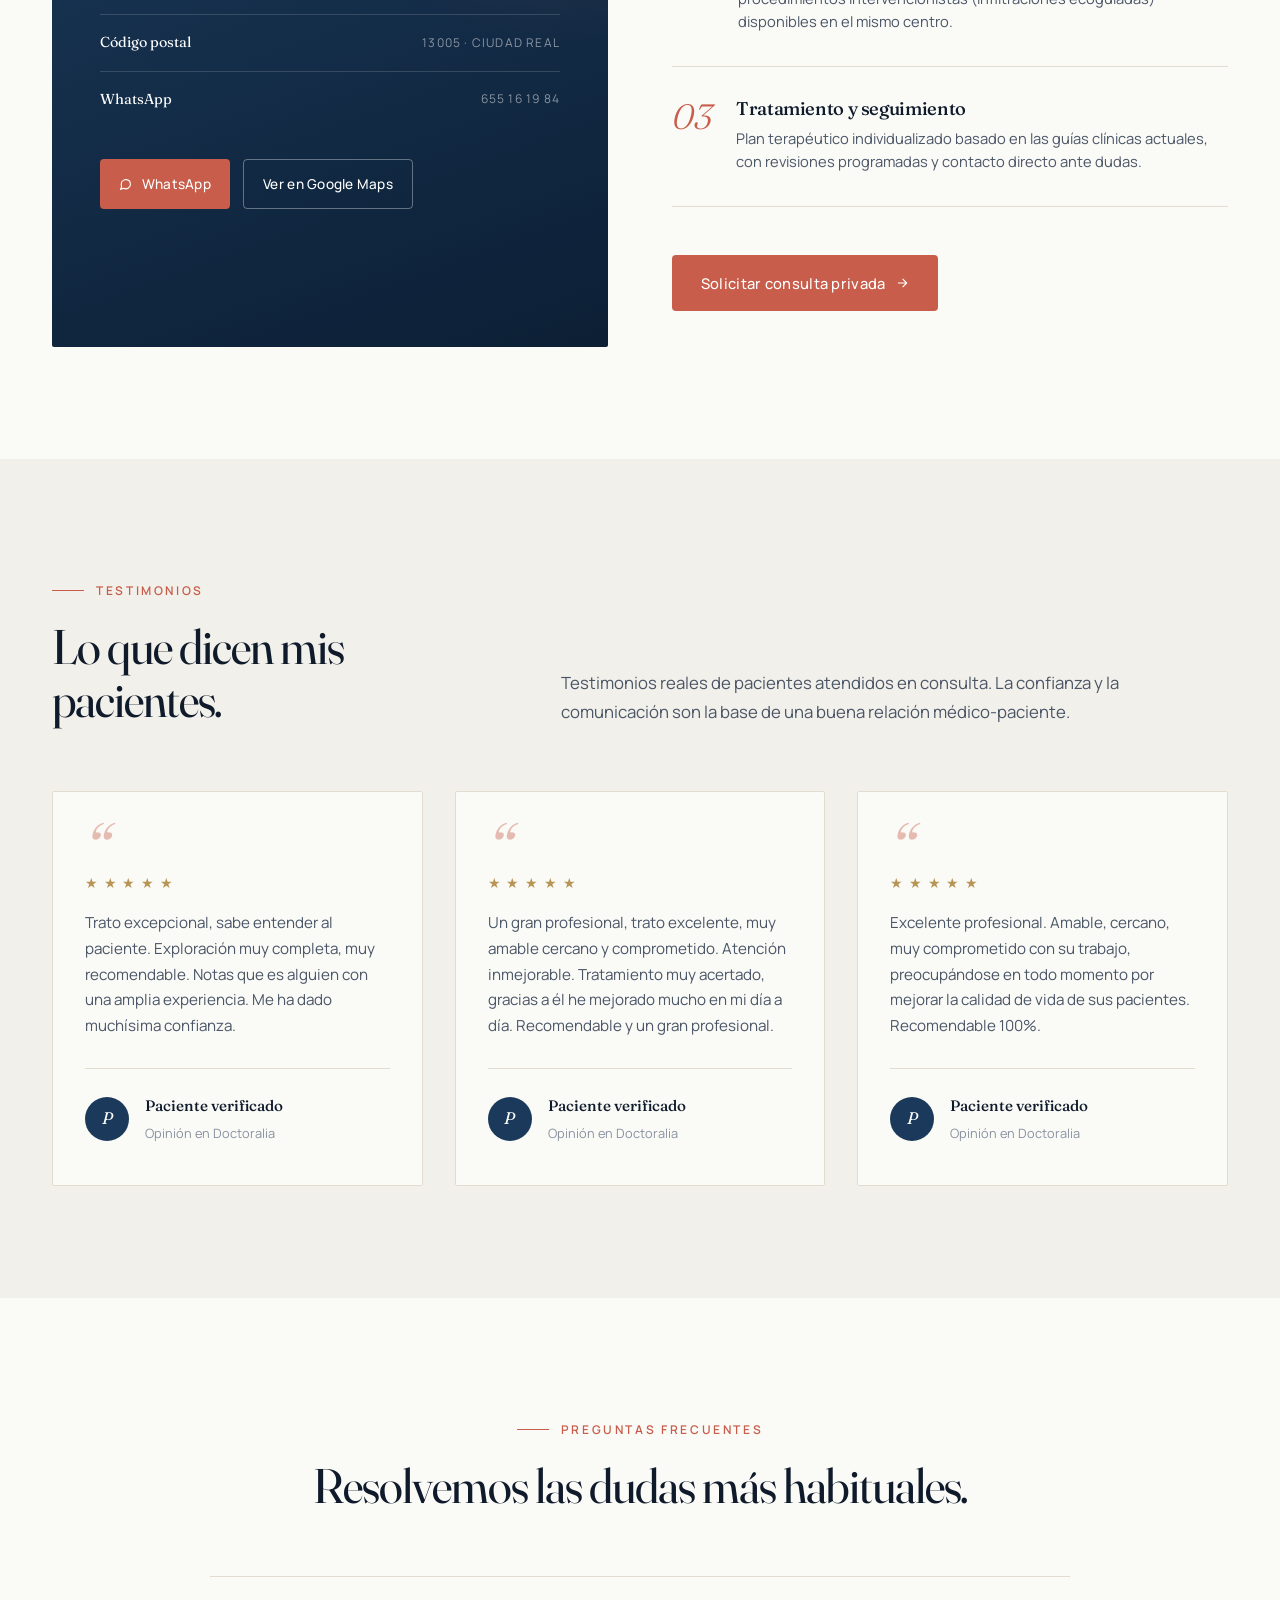
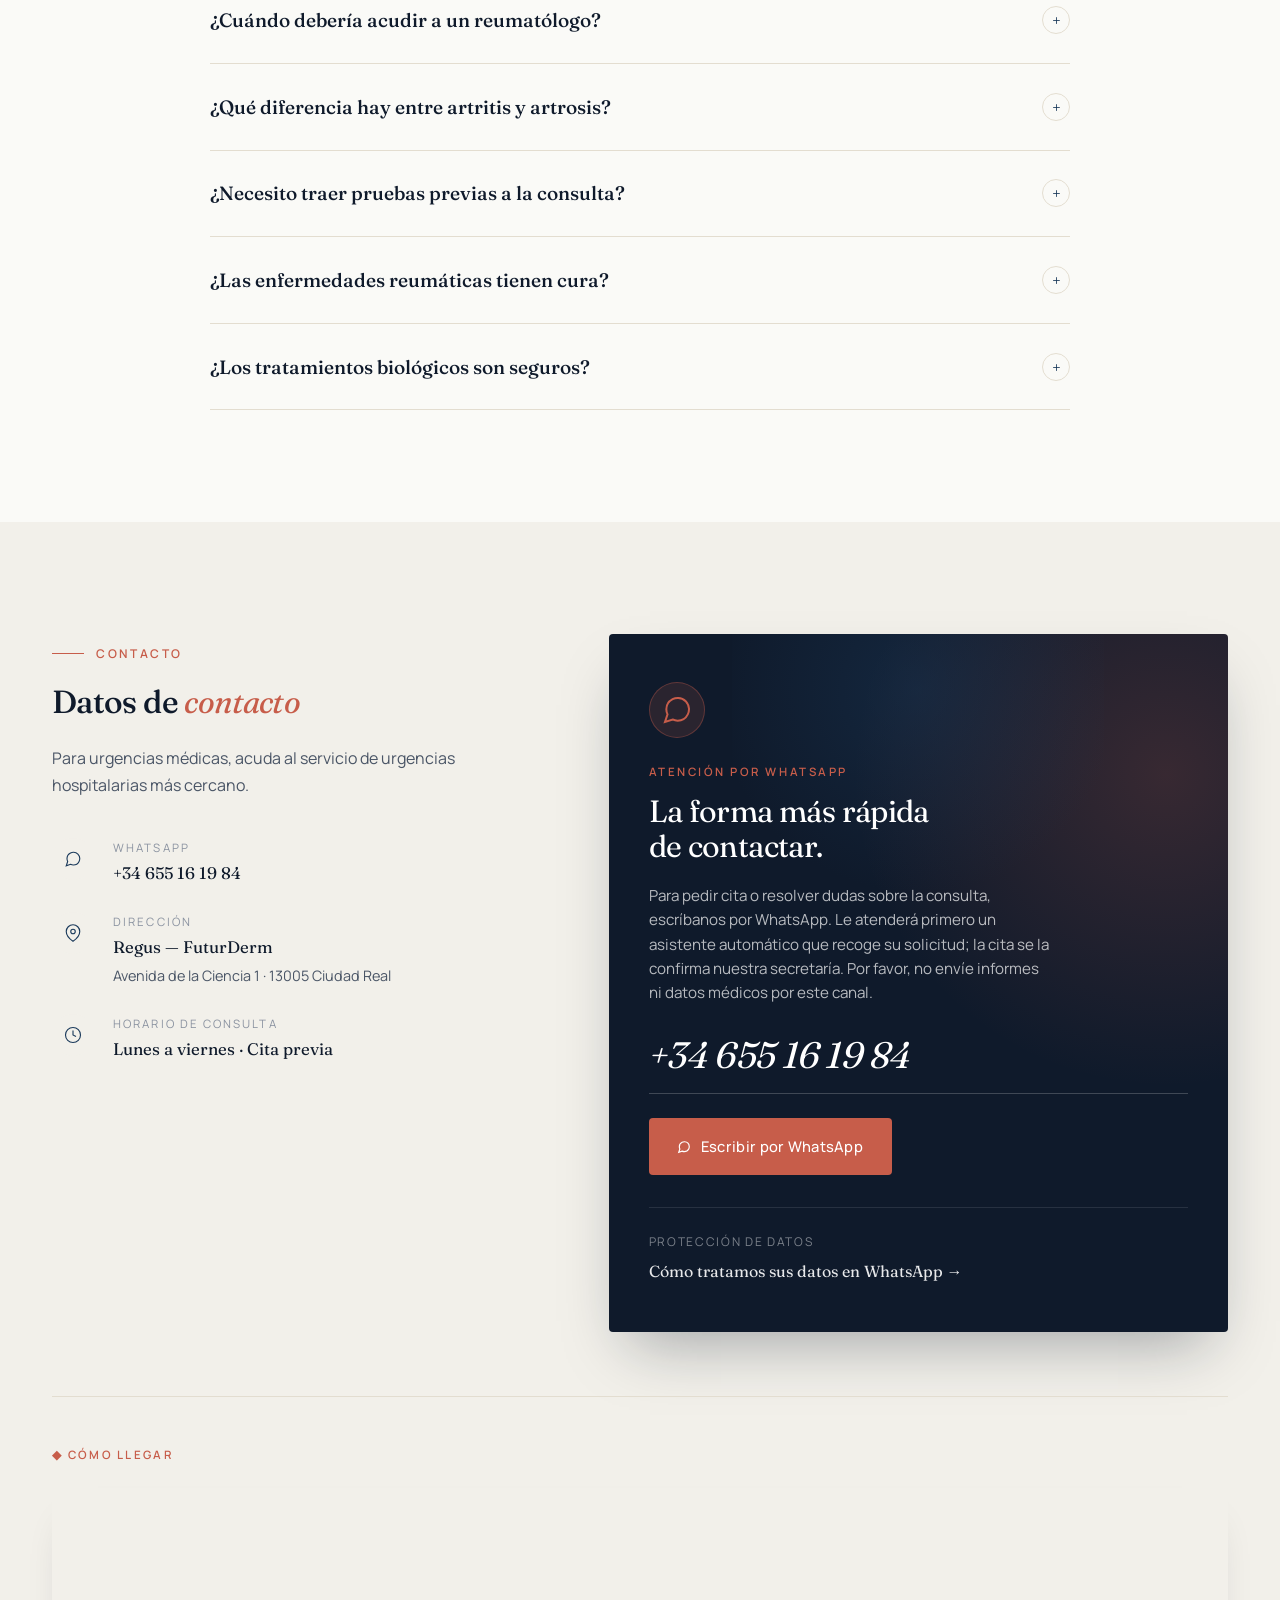
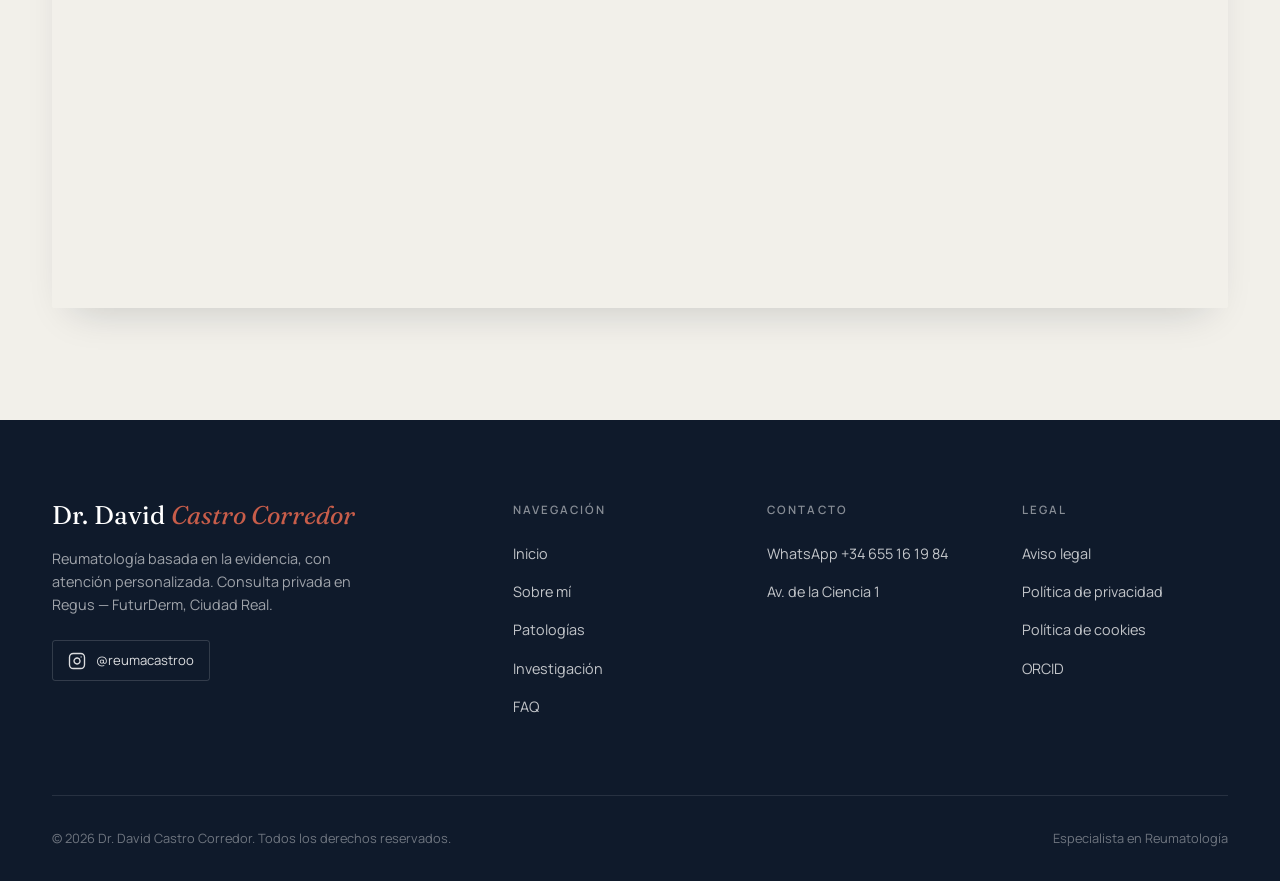
==== commit 00e58503: "Retira la reserva de cita online (widget de Doctoralia) - Elimina la sección «Pedir cita» con el wid" ====
--- a/index.html
+++ b/index.html
@@ -1762,7 +1762,7 @@
         <li><a href="#patologias">Patologías</a></li>
         <li><a href="#consulta">Consulta</a></li>
         <li><a href="#contacto">Contacto</a></li>
-        <li><a href="#cita" class="btn btn-primary">Pedir cita</a></li>
+        <li><a href="https://wa.me/34655161984?text=Hola%2C%20quer%C3%ADa%20pedir%20cita" target="_blank" rel="noopener" class="btn btn-primary">Pedir cita</a></li>
       </ul>
     </div>
   </nav>
@@ -1790,8 +1790,8 @@
             <span>Consulta privada en <strong style="color:var(--ink);">Regus · FuturDerm</strong> — Avenida de la Ciencia 1, Ciudad Real</span>
           </div>
           <div class="hero-cta">
-            <a href="#cita" class="btn btn-primary">
-              Pedir cita online
+            <a href="https://wa.me/34655161984?text=Hola%2C%20quer%C3%ADa%20pedir%20cita" target="_blank" rel="noopener" class="btn btn-primary">
+              Pedir cita por WhatsApp
               <svg width="14" height="14" viewBox="0 0 24 24" fill="none" stroke="currentColor" stroke-width="2"><path d="M5 12h14M13 5l7 7-7 7"/></svg>
             </a>
             <a href="https://wa.me/34655161984?text=Hola%2C%20quer%C3%ADa%20pedir%20cita" target="_blank" rel="noopener" class="btn btn-ghost">
@@ -2337,7 +2337,7 @@
           </div>
 
           <div style="margin-top: 1rem;">
-            <a href="#cita" class="btn btn-primary">
+            <a href="https://wa.me/34655161984?text=Hola%2C%20quer%C3%ADa%20pedir%20cita" target="_blank" rel="noopener" class="btn btn-primary">
               Solicitar consulta privada
               <svg width="14" height="14" viewBox="0 0 24 24" fill="none" stroke="currentColor" stroke-width="2"><path d="M5 12h14M13 5l7 7-7 7"/></svg>
             </a>
@@ -2397,45 +2397,6 @@
     </div>
   </section>
 
-  <!-- ===============================================================
-       PEDIR CITA — Sección dedicada al widget de Doctoralia
-  =============================================================== -->
-  <section id="cita" class="booking">
-    <div class="container booking-inner">
-      <span class="eyebrow" style="justify-content: center;">Reserva online</span>
-      <h2>Pedir <em>cita</em> es sencillo.</h2>
-      <p>
-        Reserve su consulta directamente desde aquí. Elija el día y la hora que mejor
-        le convenga. Recibirá confirmación por correo electrónico o SMS.
-      </p>
-
-      <!-- CTA alternativo: WhatsApp -->
-      <div class="booking-alt">
-        <span class="booking-alt-label">¿Prefiere escribirnos?</span>
-        <a href="https://wa.me/34655161984?text=Hola%2C%20quer%C3%ADa%20pedir%20cita" target="_blank" rel="noopener" class="btn-link-alt">
-          <svg width="14" height="14" viewBox="0 0 24 24" fill="none" stroke="currentColor" stroke-width="2"><path d="M21 11.5a8.38 8.38 0 0 1-.9 3.8 8.5 8.5 0 0 1-7.6 4.7 8.38 8.38 0 0 1-3.8-.9L3 21l1.9-5.7a8.38 8.38 0 0 1-.9-3.8 8.5 8.5 0 0 1 4.7-7.6 8.38 8.38 0 0 1 3.8-.9h.5a8.48 8.48 0 0 1 8 8v.5z"/></svg>
-          Escríbanos por WhatsApp al +34 655 16 19 84
-        </a>
-      </div>
-
-      <!-- ═══════════════════════════════════════════════════════════════
-           WIDGET OFICIAL DE DOCTORALIA
-           Integrado el 2026. Para cambiarlo o actualizarlo, consigue el
-           nuevo código desde tu perfil en Doctoralia:
-             Mi perfil → Herramientas → Widget para web
-           Y sustituye el bloque <a id="zl-url"> + <script> de abajo.
-      ═══════════════════════════════════════════════════════════════ -->
-      <div id="doctoralia-widget" class="doctoralia-widget-box">
-
-        <!-- Widget oficial de Doctoralia / Docplanner -->
-        <a id="zl-url" class="zl-url" href="https://www.doctoralia.es/david-castro-corredor/reumatologo/ciudad-real" rel="nofollow" data-zlw-doctor="david-castro-corredor" data-zlw-type="big_with_calendar" data-zlw-opinion="false" data-zlw-hide-branding="true" data-zlw-saas-only="true" data-zlw-a11y-title="Widget de reserva de citas médicas">Reserve una cita</a>
-        <script>!function($_x,_s,id){var js,fjs=$_x.getElementsByTagName(_s)[0];if(!$_x.getElementById(id)){js = $_x.createElement(_s);js.id = id;js.src = "//platform.docplanner.com/js/widget.js";fjs.parentNode.insertBefore(js,fjs);}}(document,"script","zl-widget-s");</script>
-
-      </div>
-      <!-- ═══════ FIN WIDGET DOCTORALIA ═══════ -->
-
-    </div>
-  </section>
 
   <!-- ===============================================================
        TESTIMONIOS
@@ -2678,10 +2639,6 @@
               Escribir por WhatsApp
             </a>
             <div class="call-card-alt">
-              <span>¿Prefiere reservar online?</span>
-              <a href="#cita">Ir al calendario de citas →</a>
-            </div>
-            <div class="call-card-alt">
               <span>Protección de datos</span>
               <a href="politica-privacidad.html#whatsapp">Cómo tratamos sus datos en WhatsApp →</a>
             </div>
@@ -2745,7 +2702,6 @@
           <ul>
             <li><a href="https://wa.me/34655161984?text=Hola%2C%20quer%C3%ADa%20pedir%20cita" target="_blank" rel="noopener">WhatsApp +34 655 16 19 84</a></li>
             <li><a href="https://google.com/maps?q=38.9861526,-3.9109521" target="_blank" rel="noopener">Av. de la Ciencia 1</a></li>
-            <li><a href="#cita">Pedir cita</a></li>
           </ul>
         </div>
 
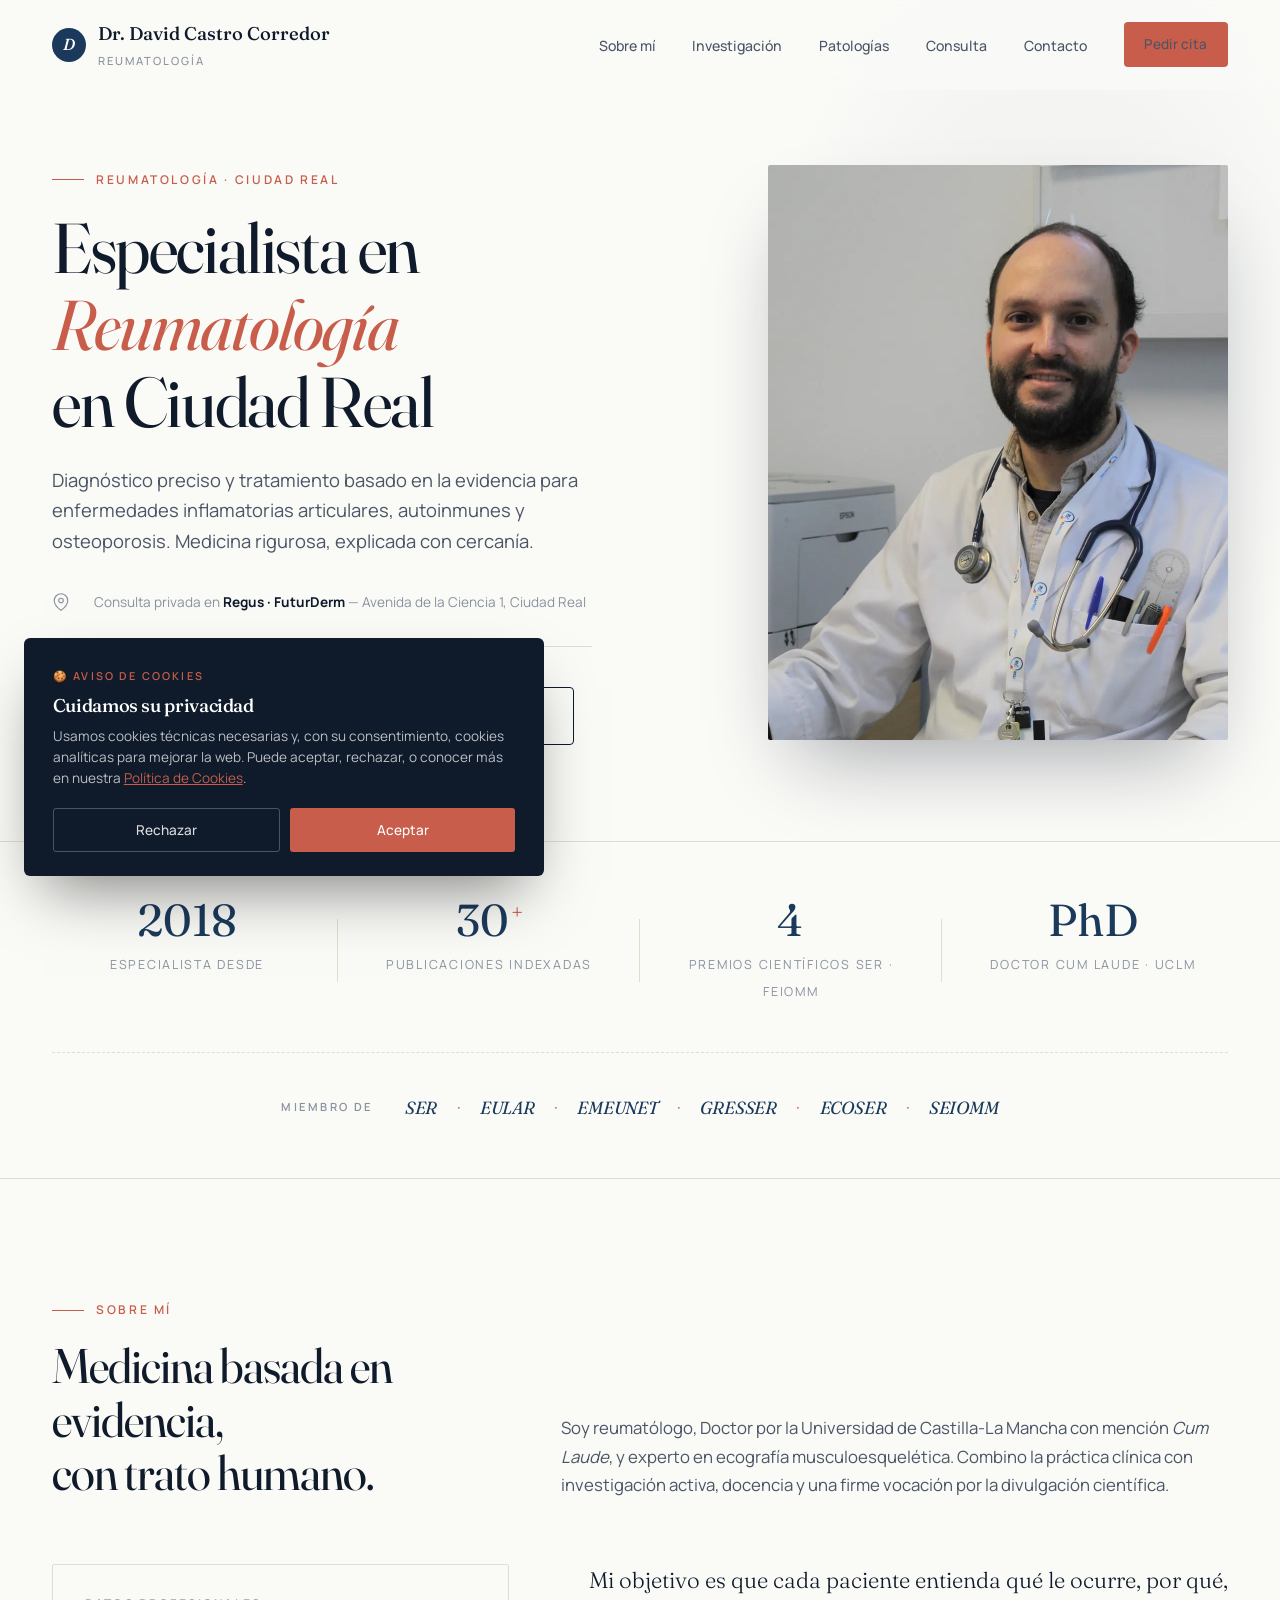
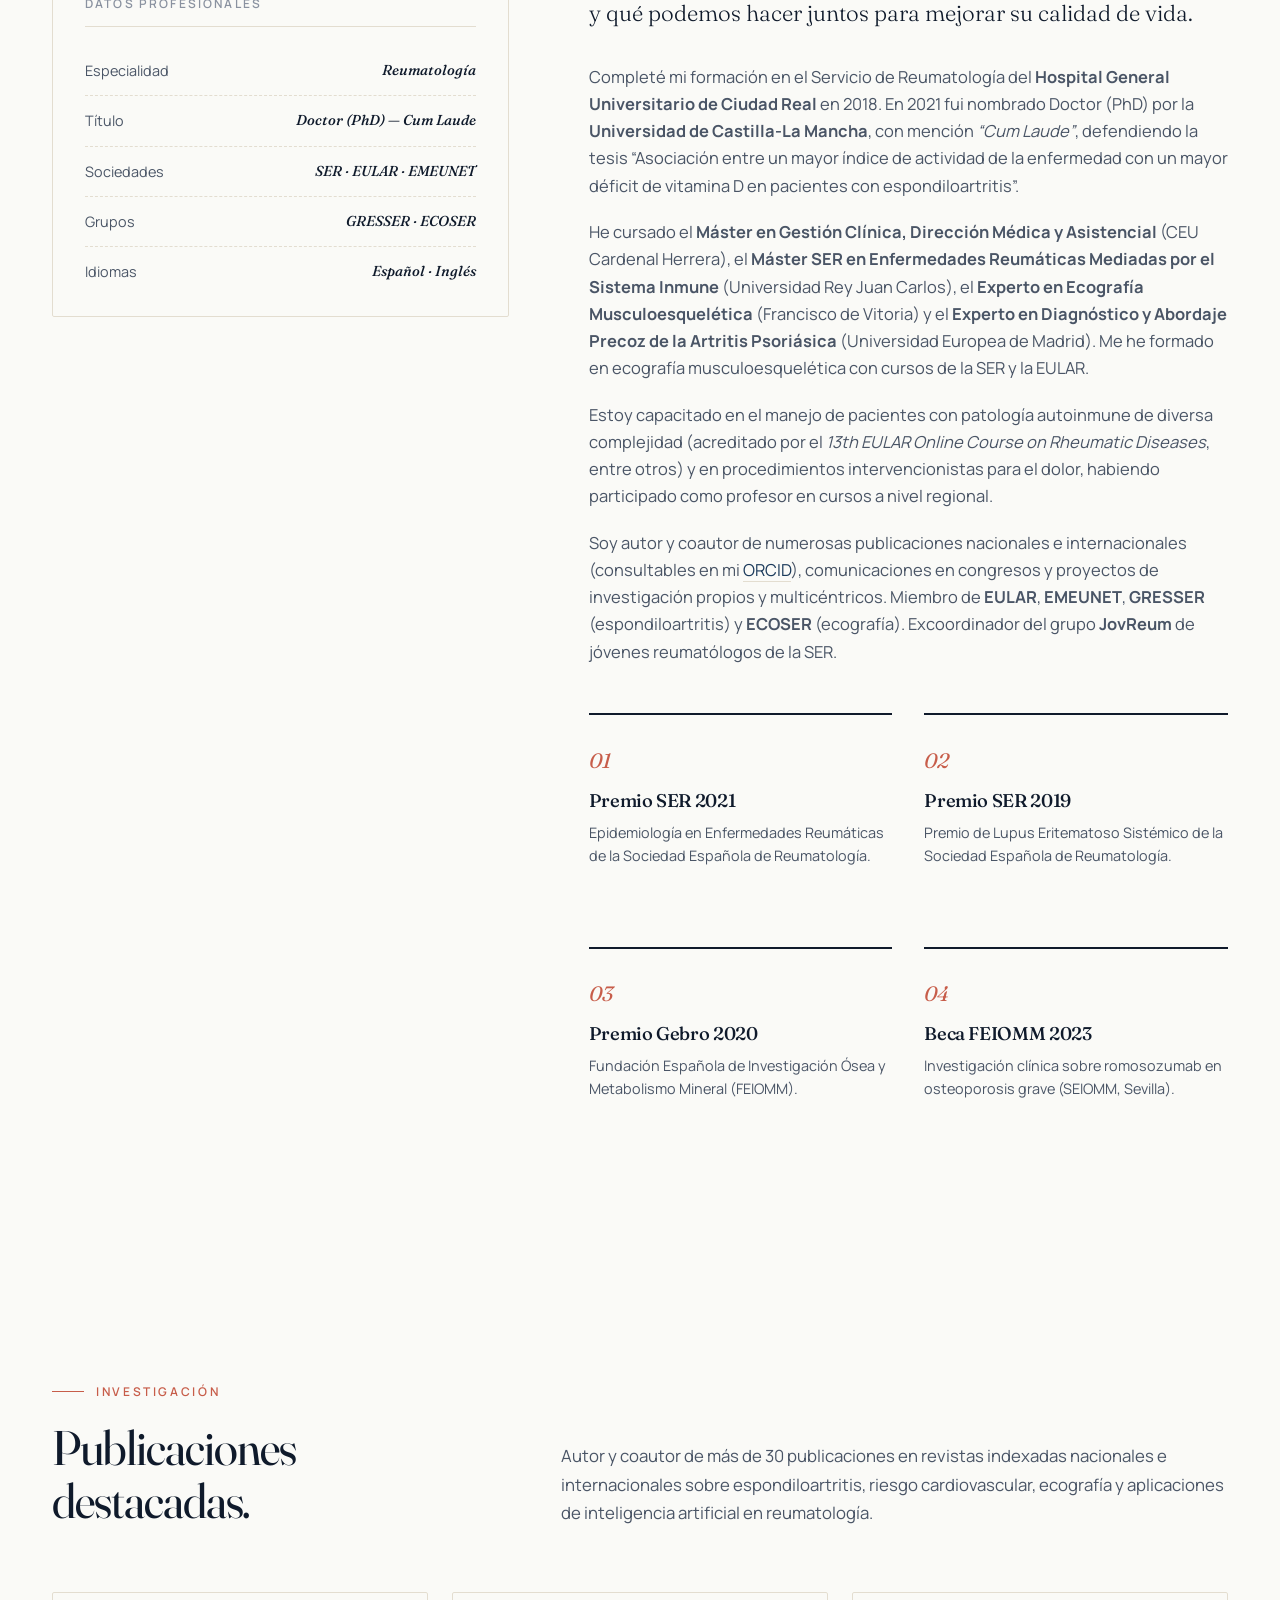
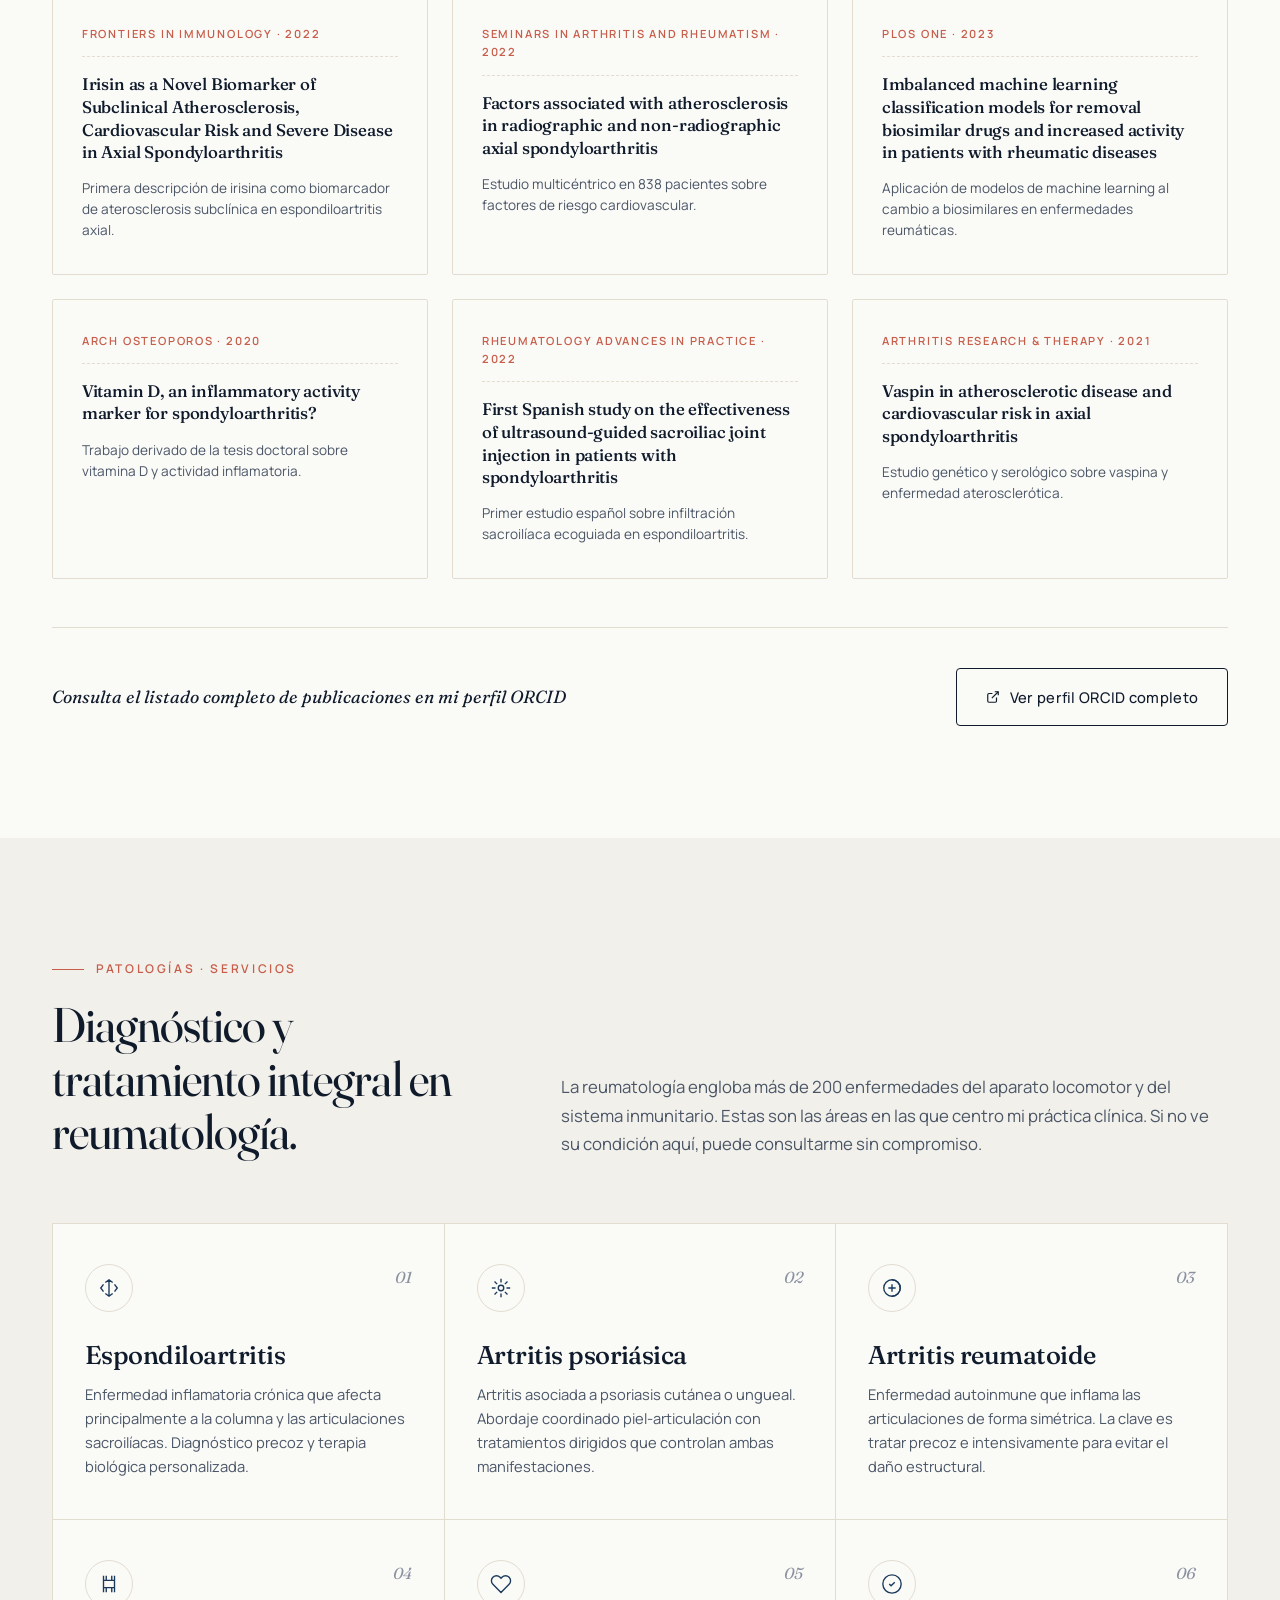
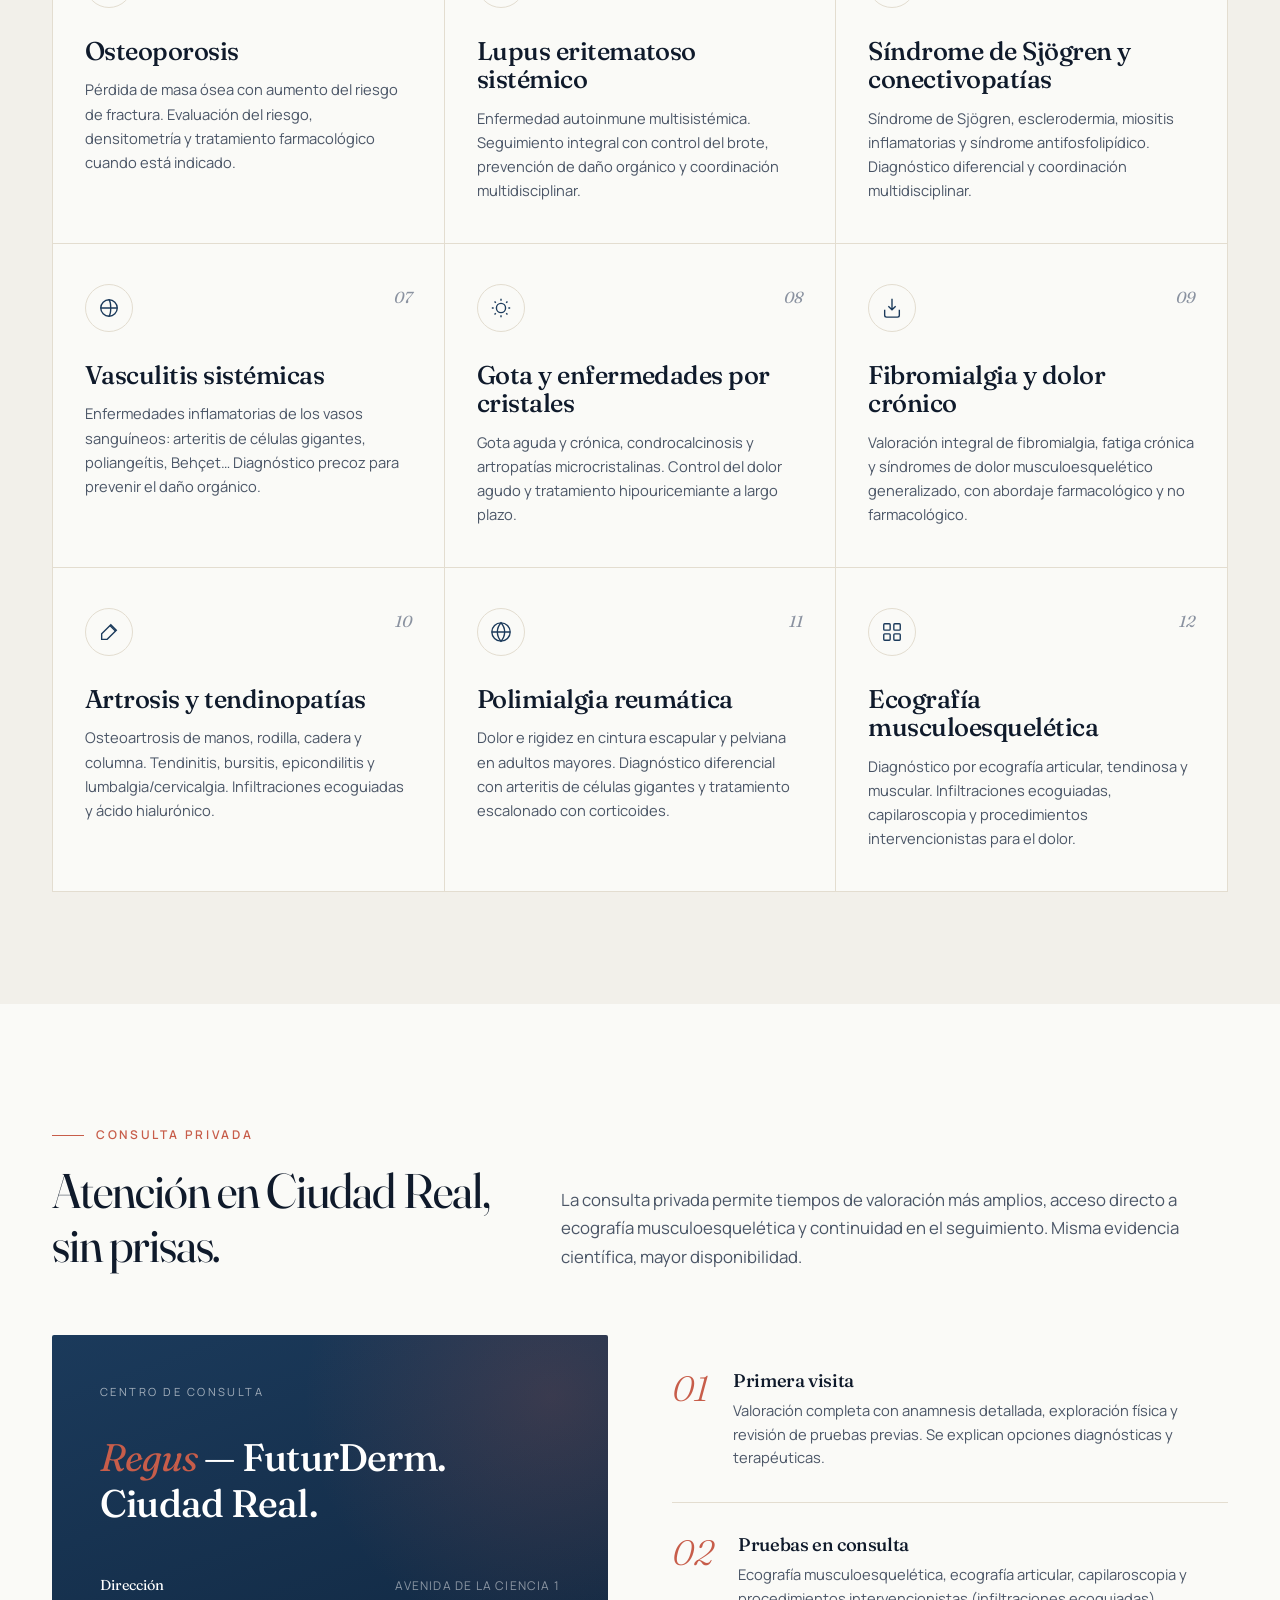
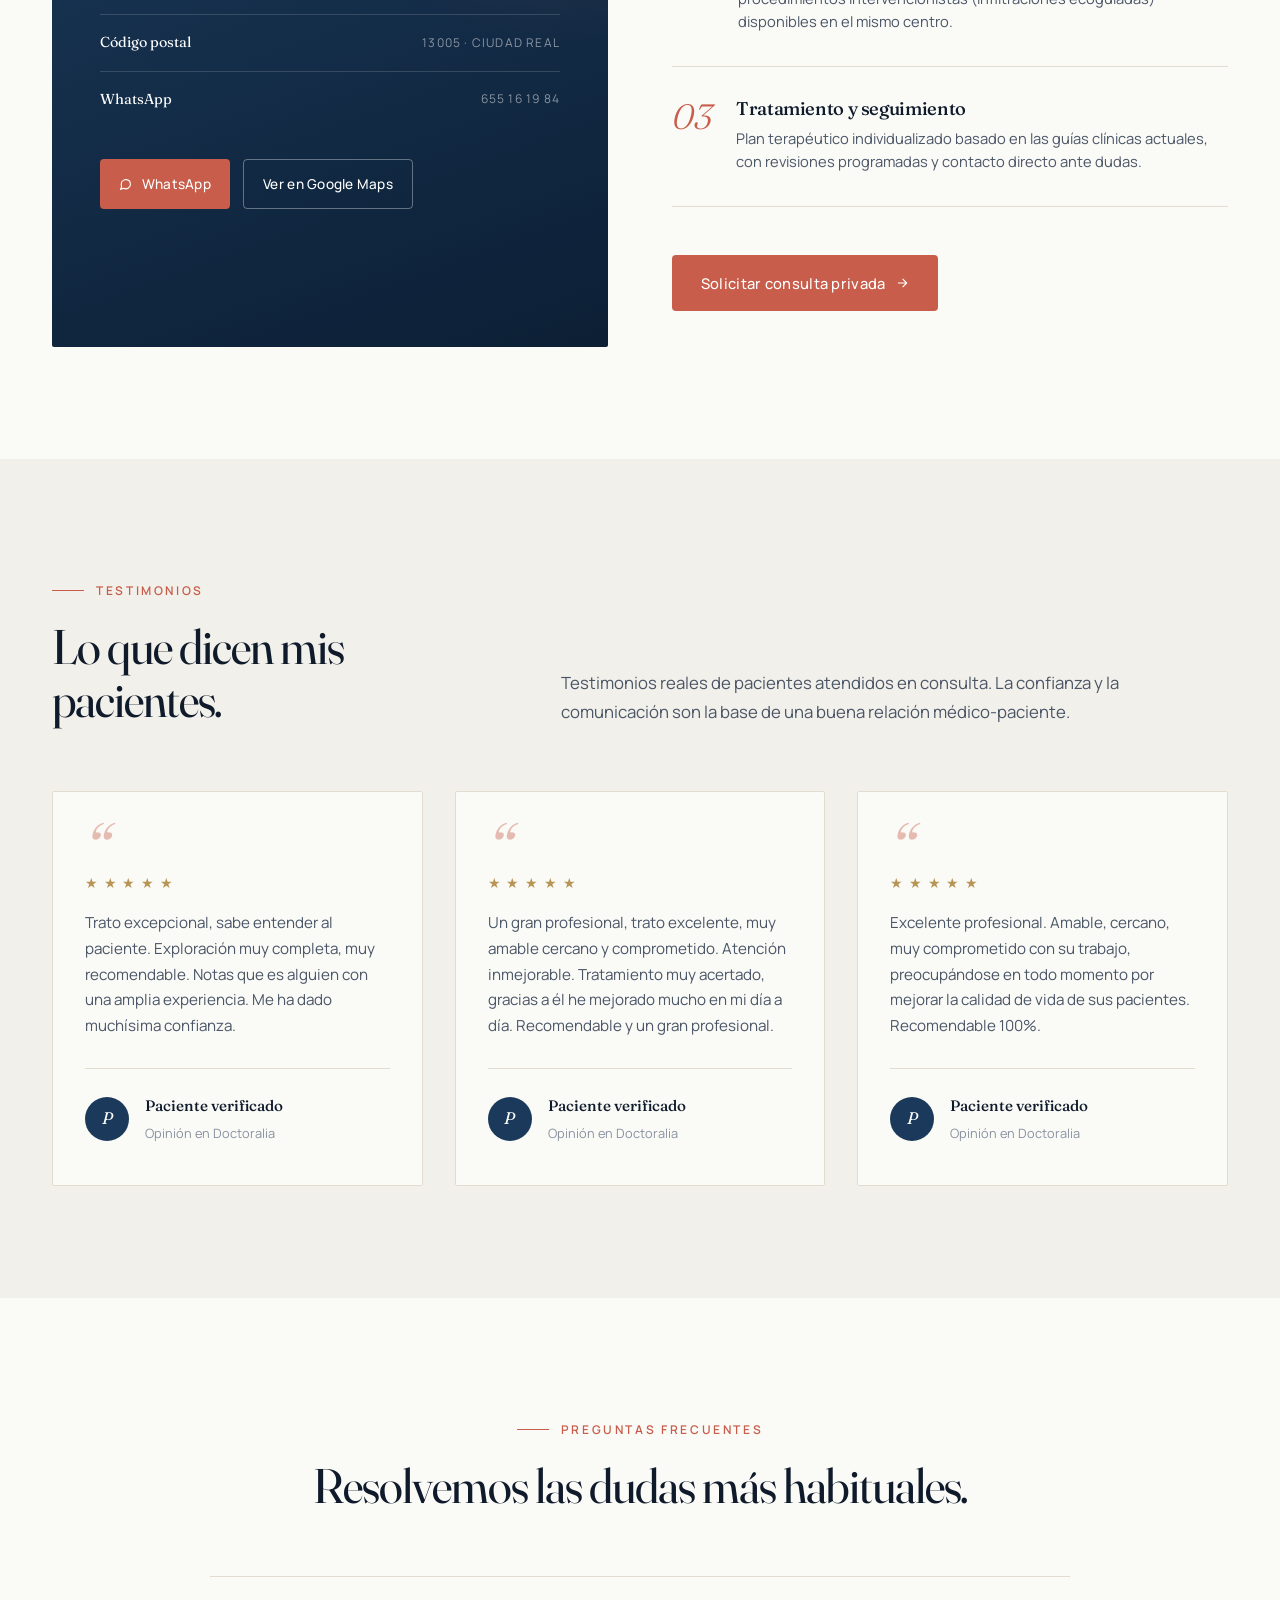
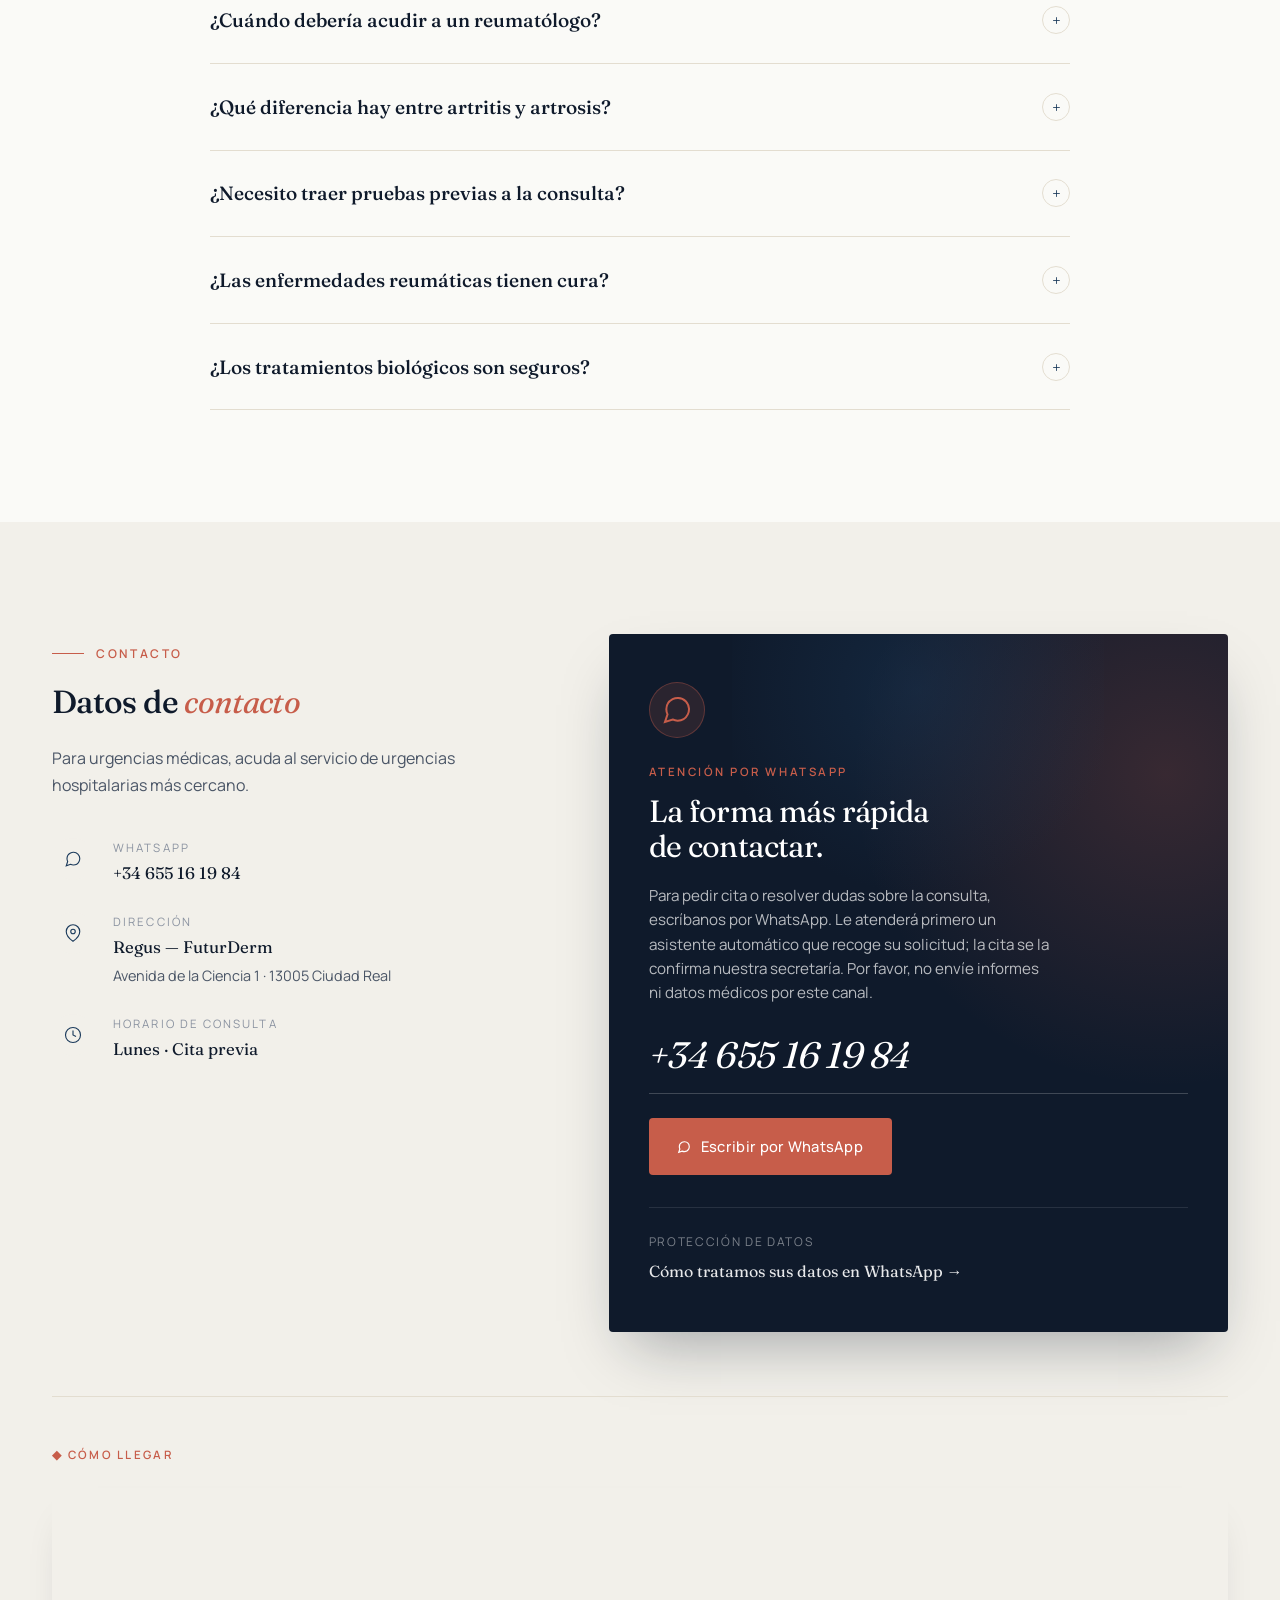
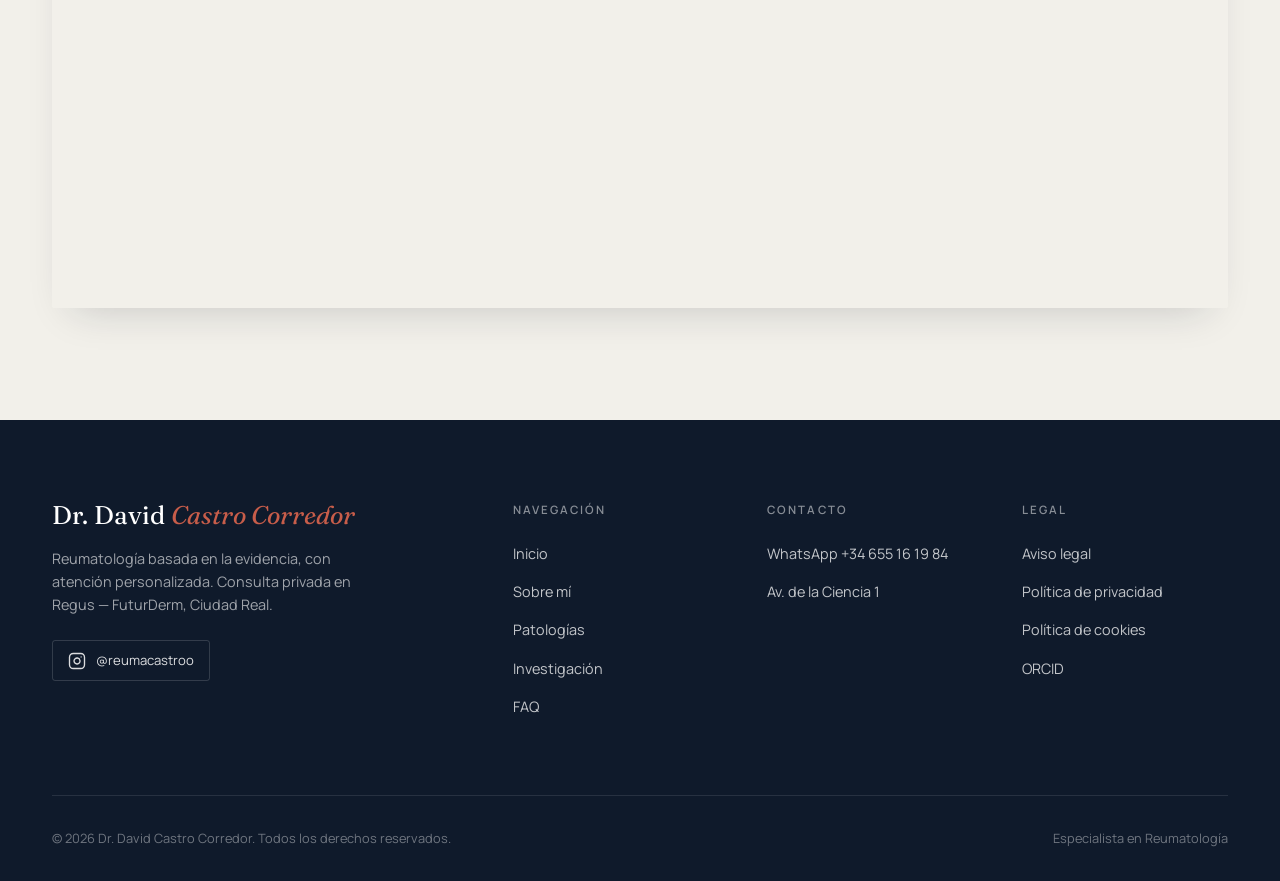
==== commit 421d8cee: "Horario de consulta: lunes con cita previa Co-Authored-By: Claude Fable 5.2 <noreply@anthropic.com> " ====
--- a/index.html
+++ b/index.html
@@ -2608,7 +2608,7 @@
               </div>
               <div>
                 <div class="contact-label">Horario de consulta</div>
-                <div class="contact-value">Lunes a viernes · Cita previa</div>
+                <div class="contact-value">Lunes · Cita previa</div>
               </div>
             </li>
           </ul>
